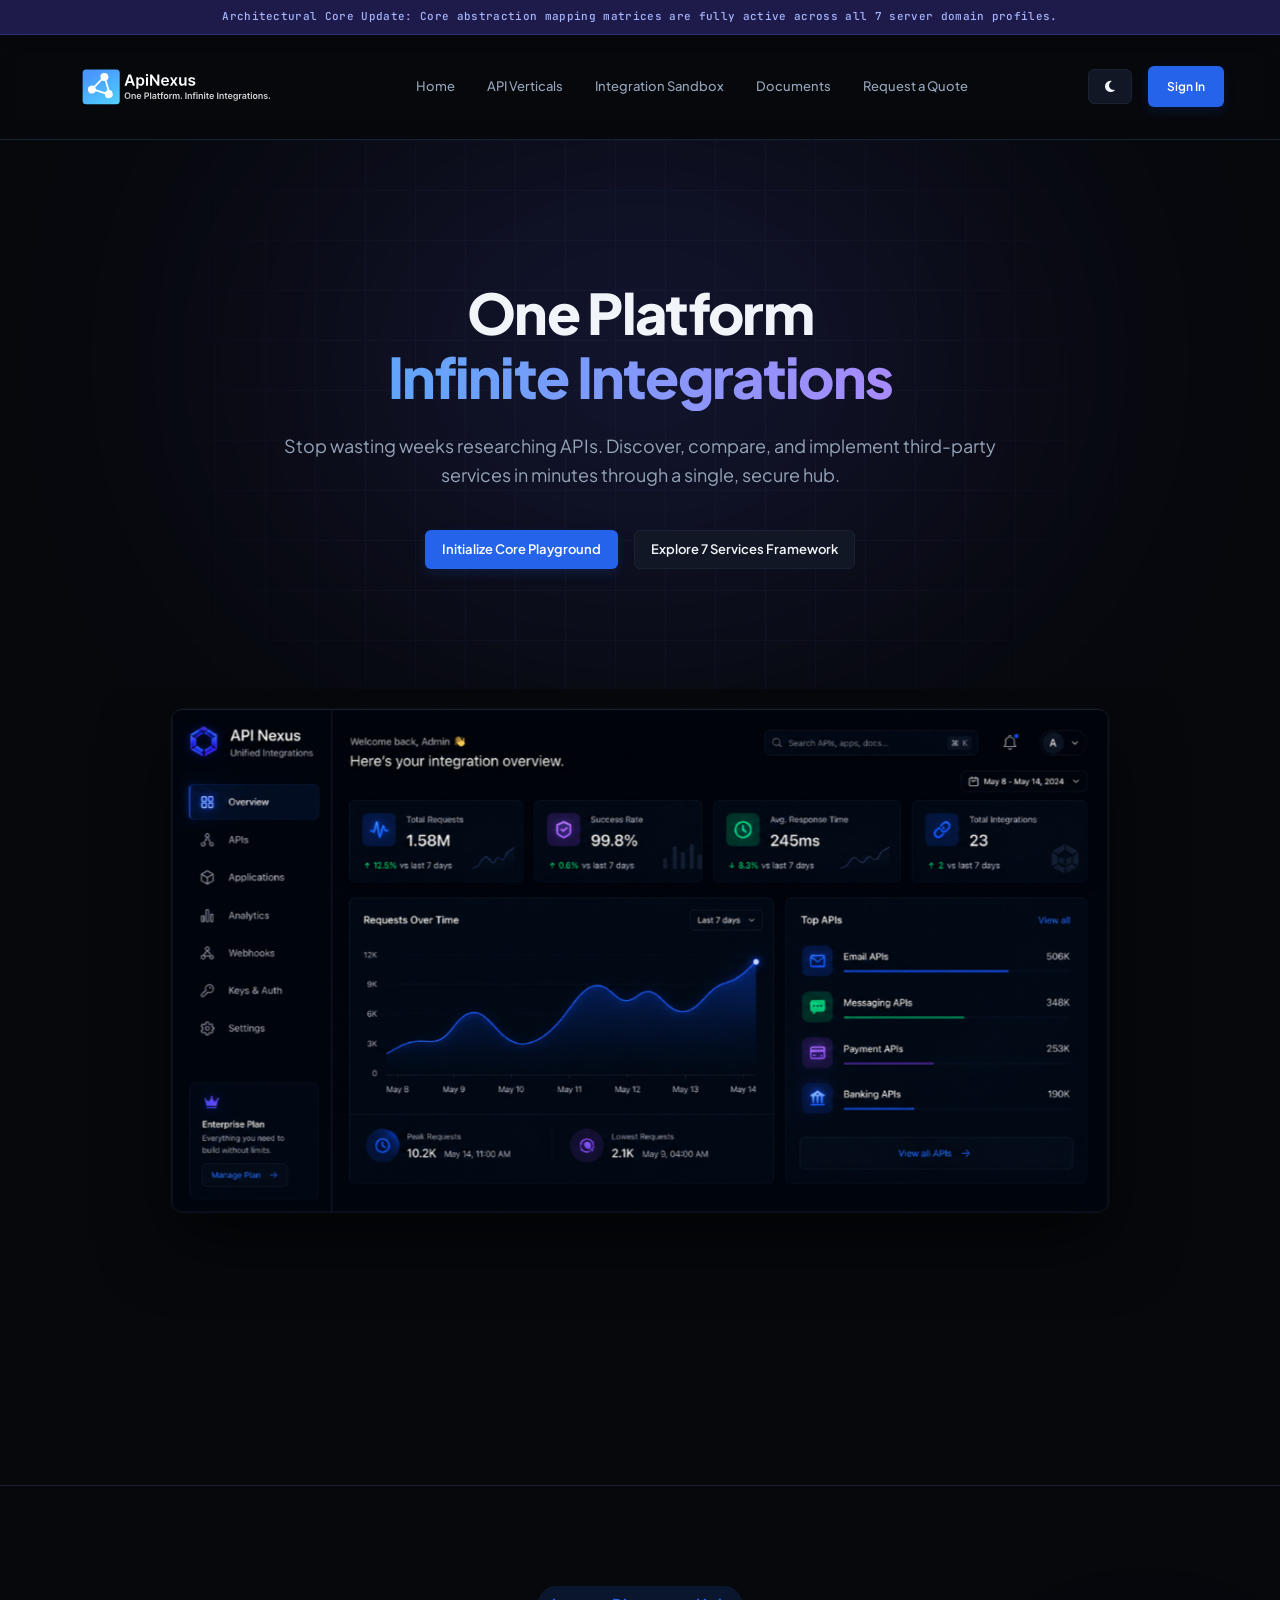
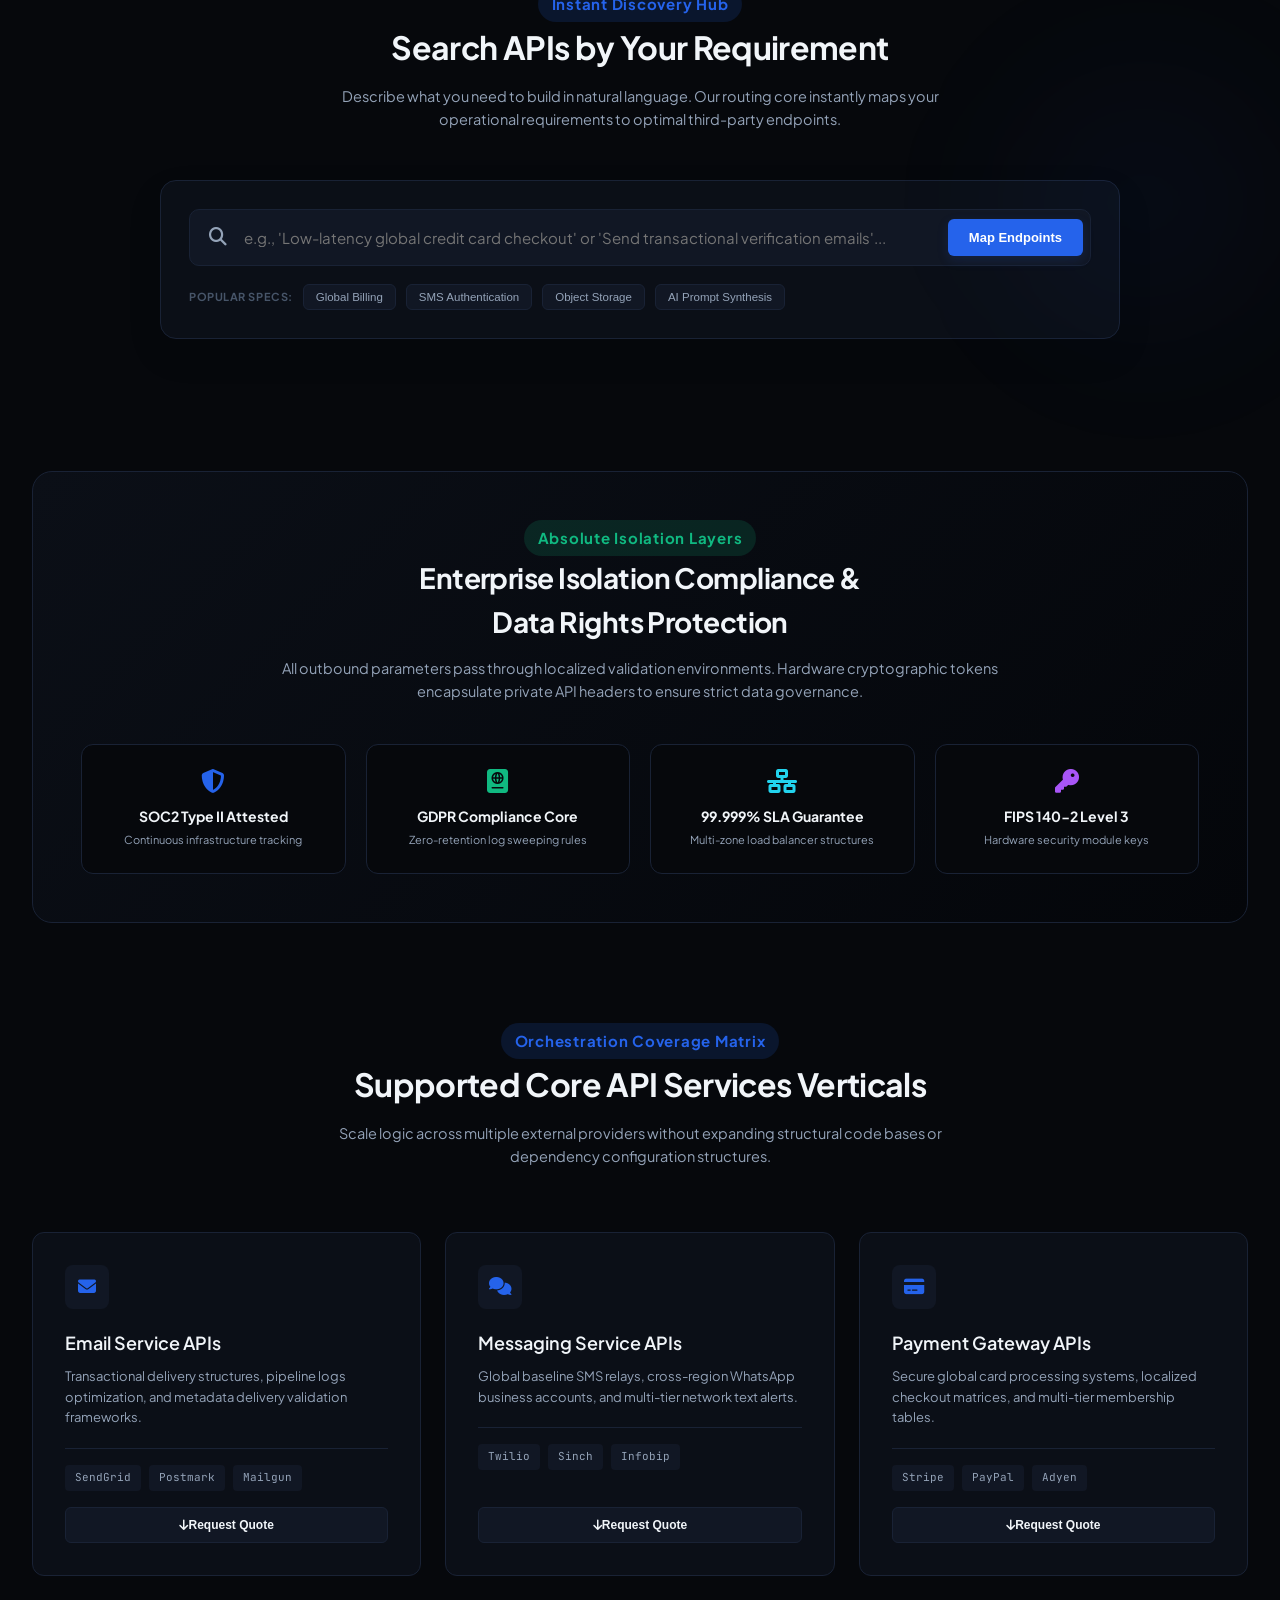
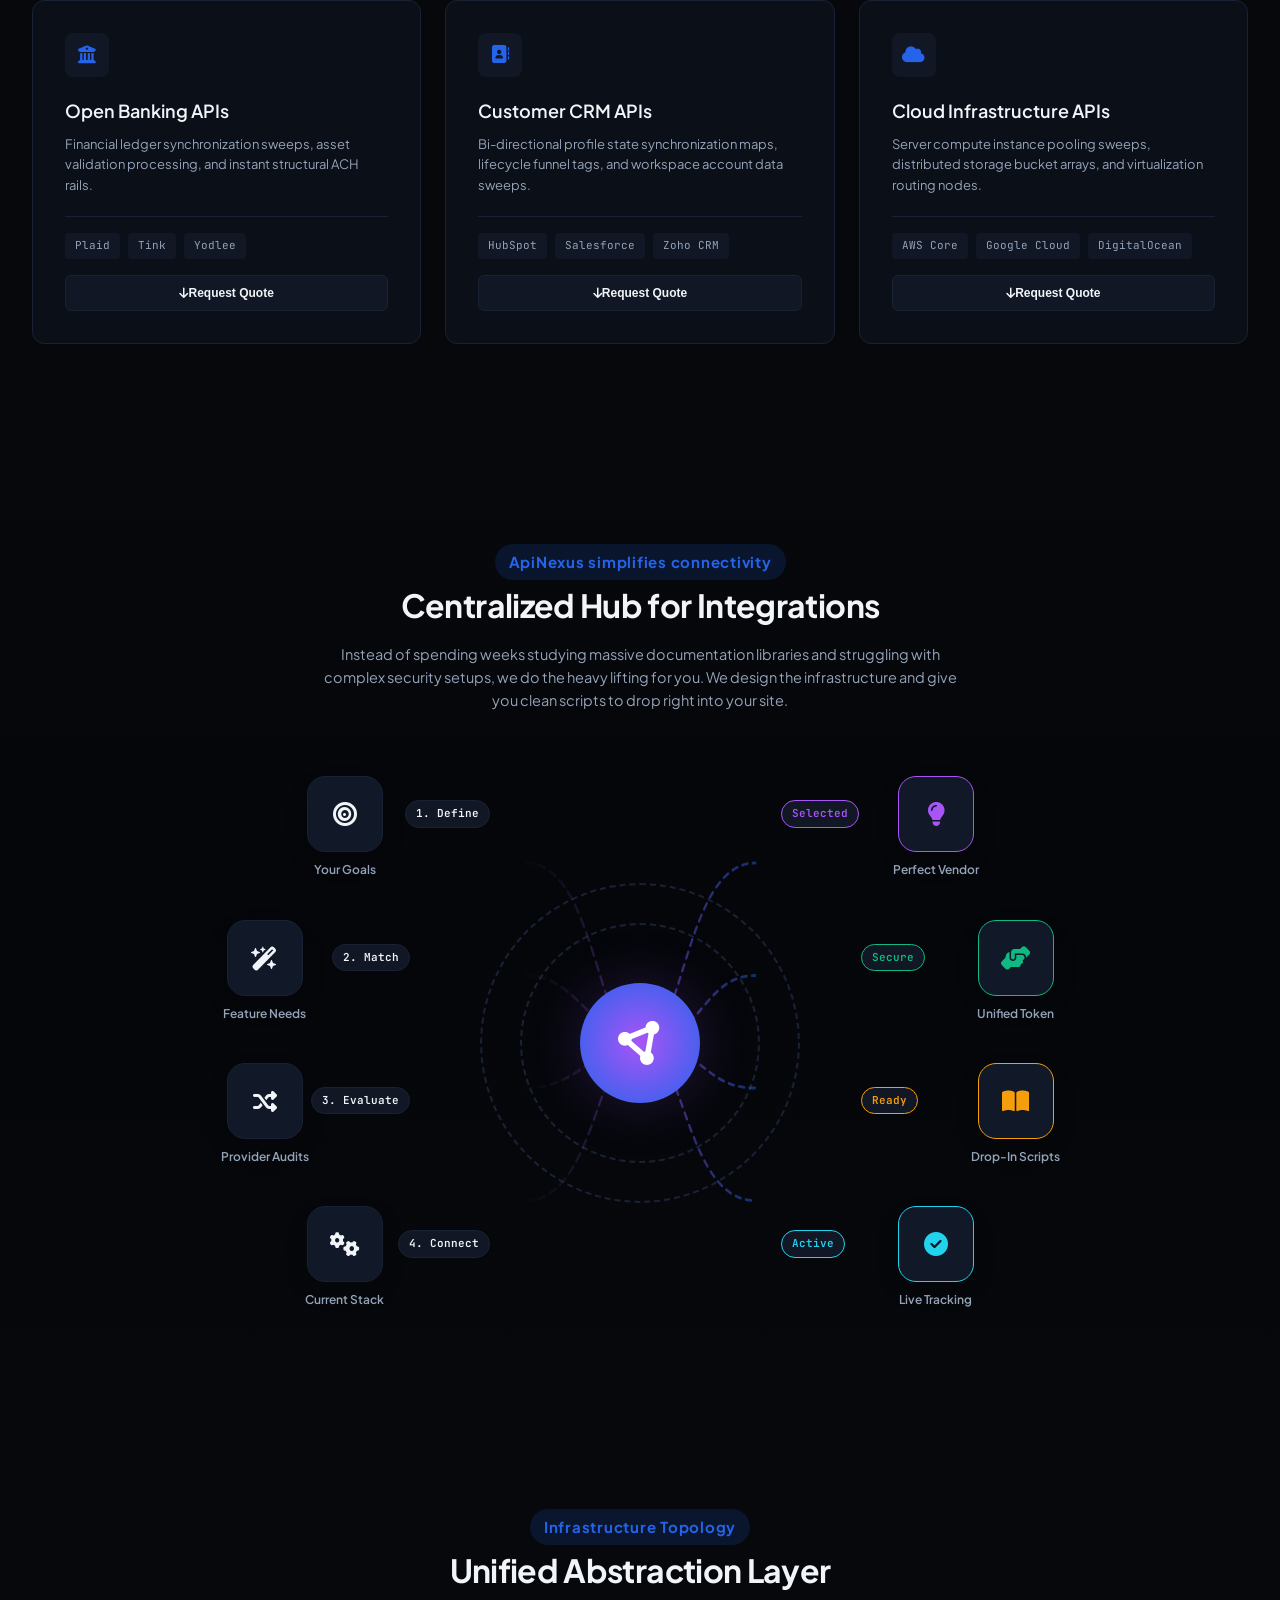
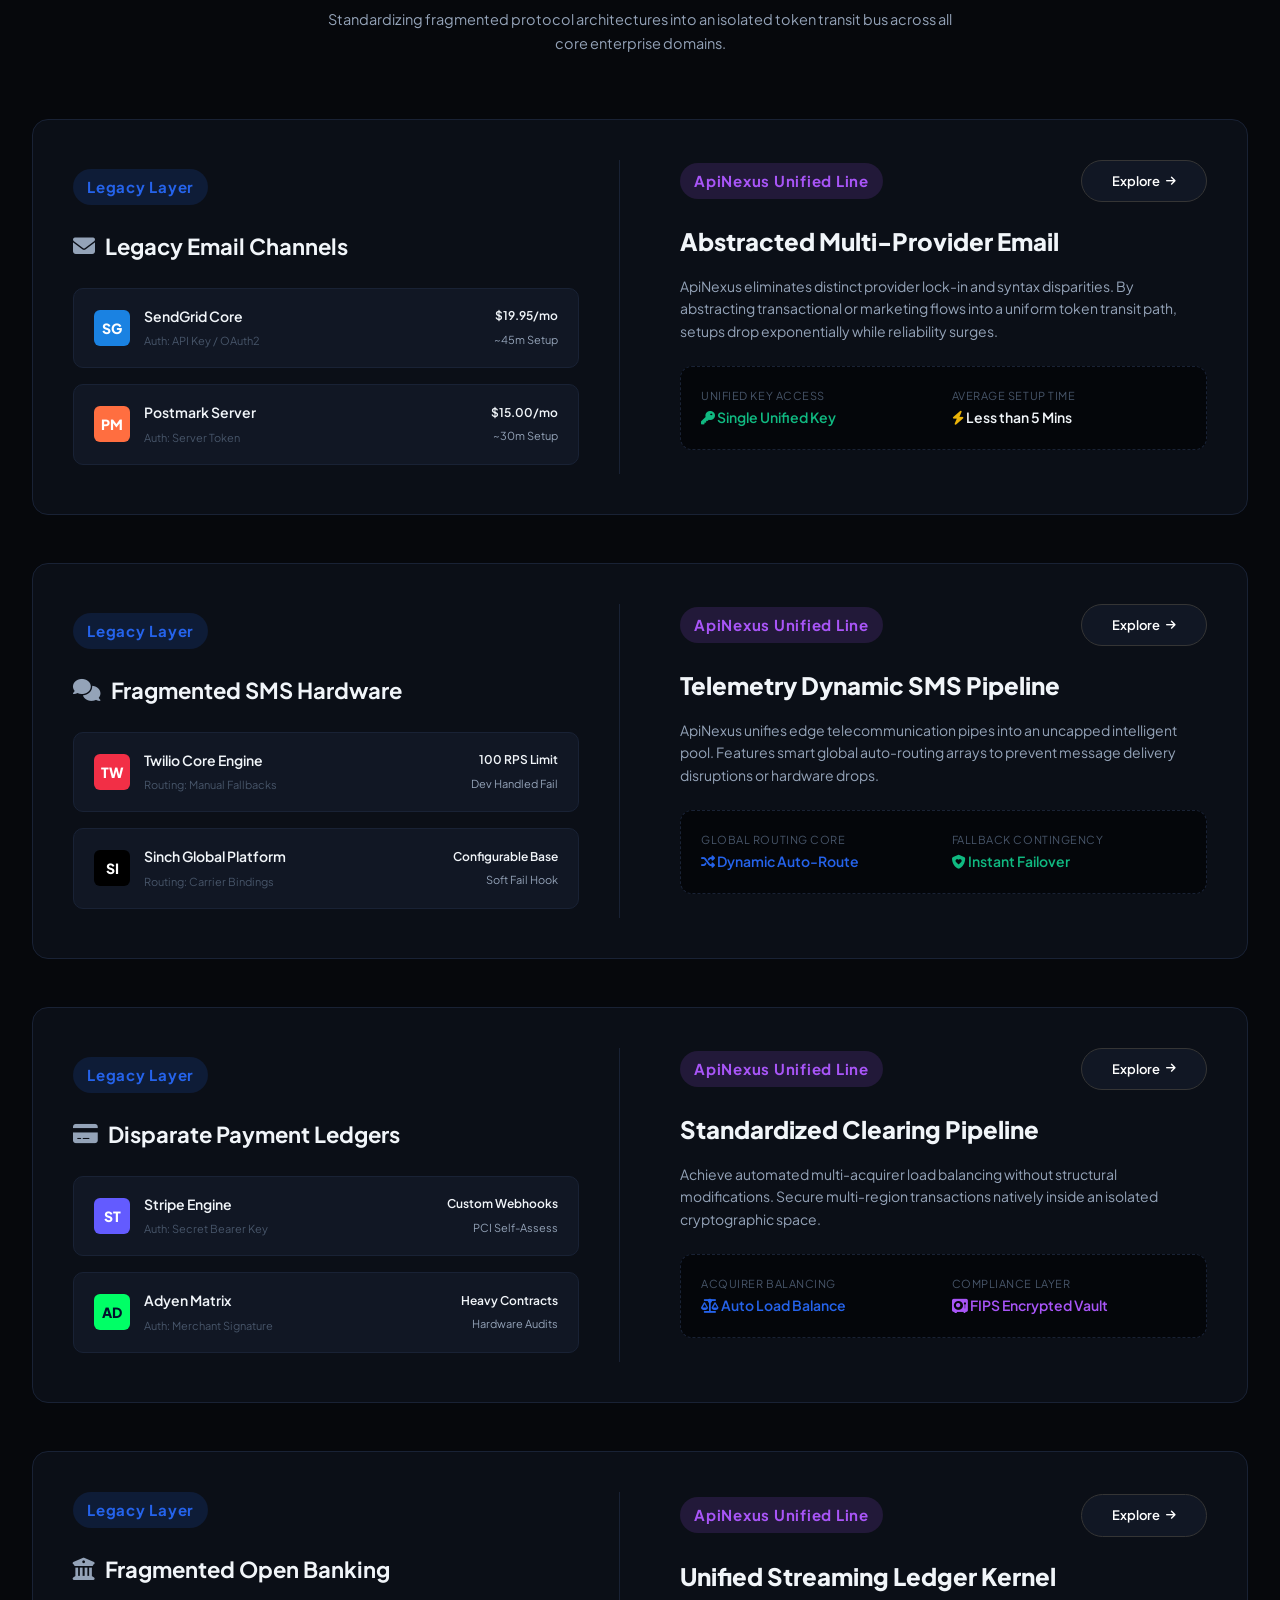
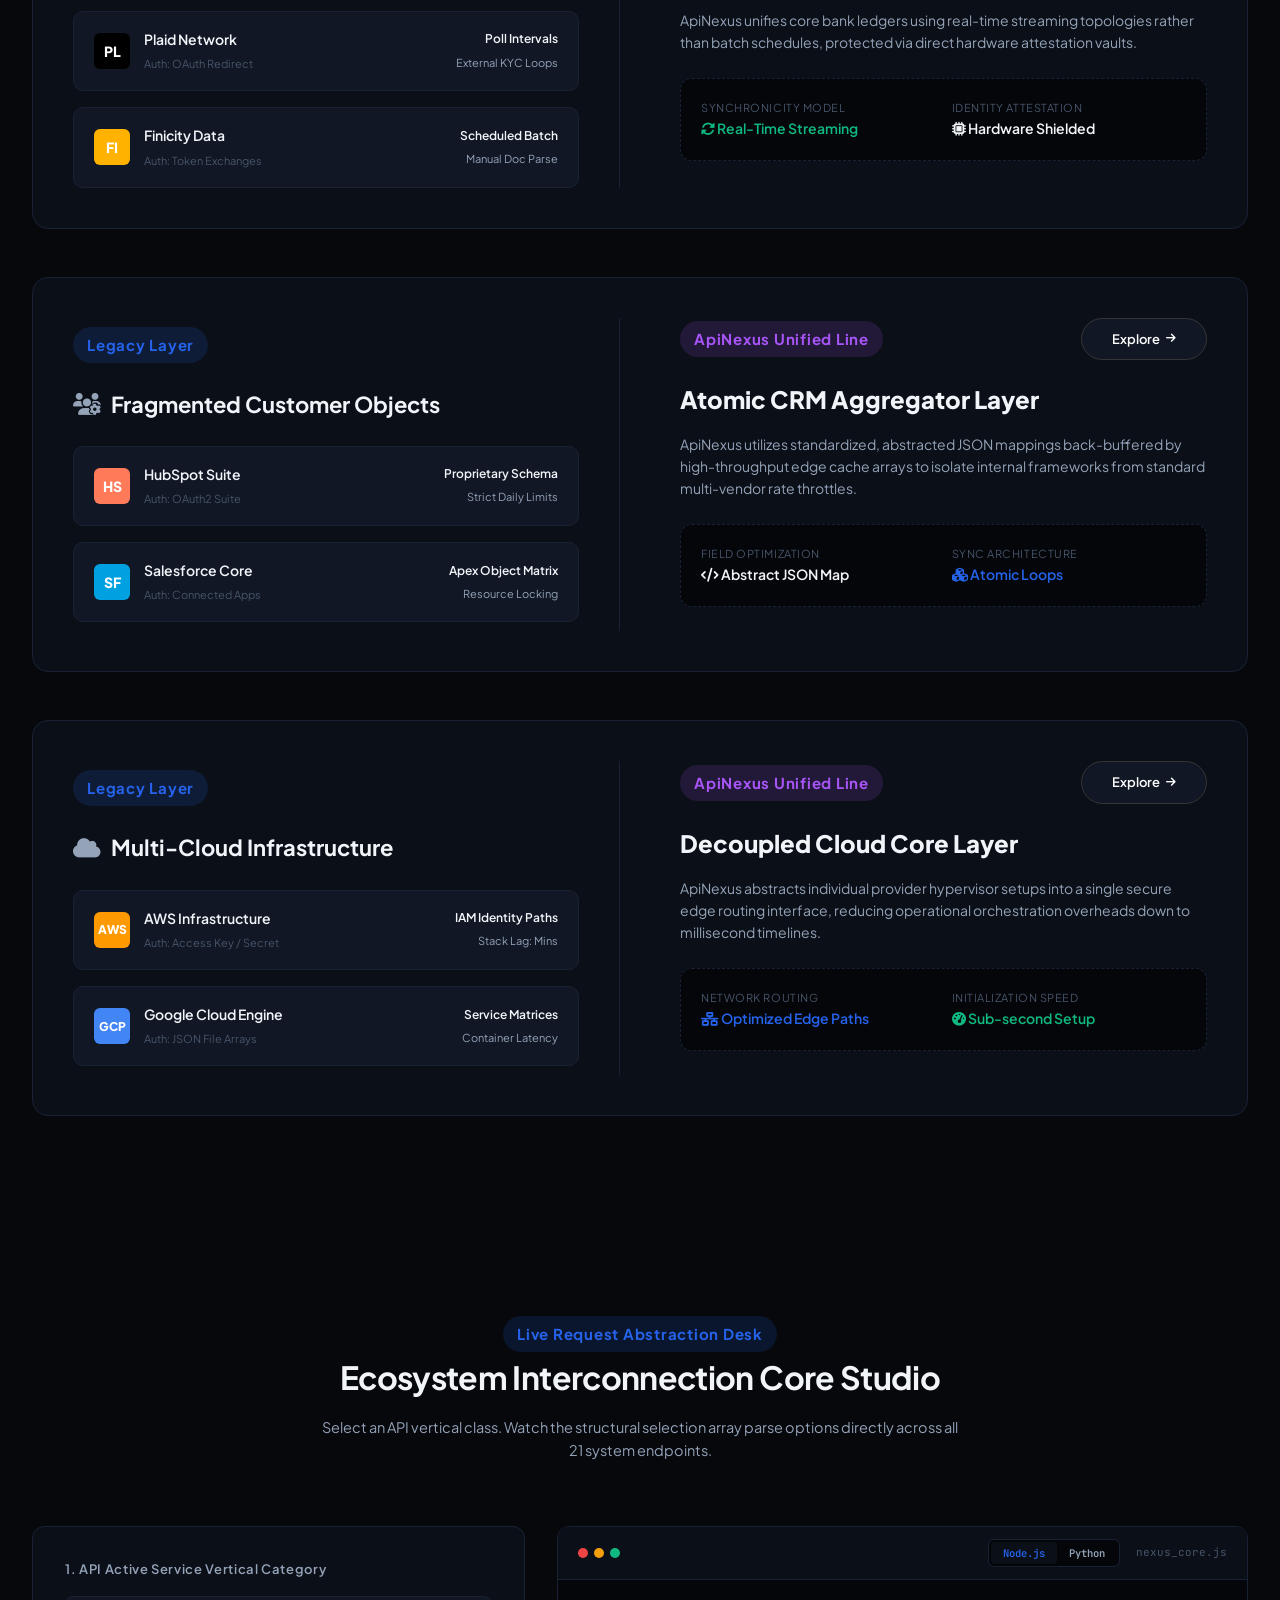
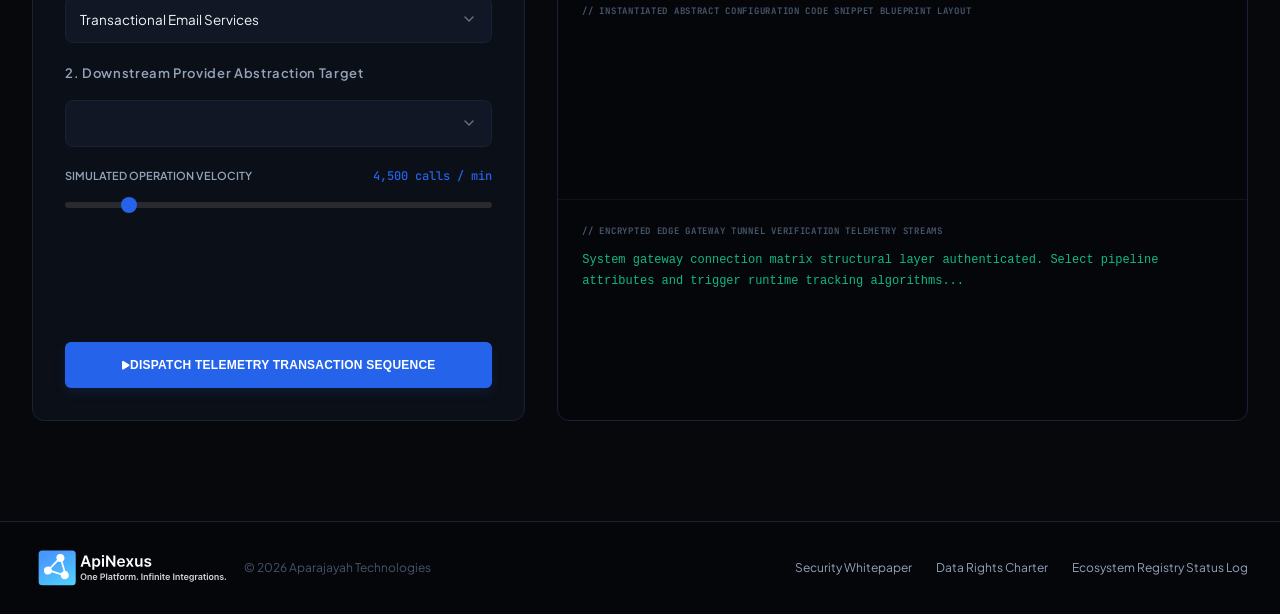
==== index.html @ 35158807 "form changes" ====
<!DOCTYPE html>
<html lang="en" data-theme="dark">

<head>
    <meta charset="UTF-8">
    <meta name="viewport" content="width=device-width, initial-scale=1.0">
    <link rel="shortcut icon" href="images/fav.png" type="image/x-icon">
    <title>ApiNexus — Custom Enterprise Integration Orchestrator</title>
    <link rel="stylesheet" href="https://cdnjs.cloudflare.com/ajax/libs/font-awesome/6.4.0/css/all.min.css">
    <link rel="preconnect" href="https://fonts.googleapis.com">
    <link rel="preconnect" href="https://fonts.gstatic.com" crossorigin>
    <link
        href="https://fonts.googleapis.com/css2?family=Plus+Jakarta+Sans:wght@400;500;600;700&family=JetBrains+Mono:wght@400;500;600&display=swap"
        rel="stylesheet">
    <link rel="stylesheet" href="assets/style.css">
</head>

<body>
    <div class="broadcast-ribbon">
        Architectural Core Update: Core abstraction mapping matrices are fully active across all 7 server domain
        profiles.
    </div>
    <header class="site-header">
        <div class="container">
            <div class="header-wrapper">
                <div class="logo-block">
                    <img src="images/logo-dark.svg" alt="logo" class="logo-main logo-dark-variant">
                    <img src="images/logo.svg" alt="logo" class="logo-main logo-light-variant">
                </div>

                <nav class="nav-links-shelf">
                    <a href="index.html" class="nav-link">Home</a>
                    <a href="#services" class="nav-link">API Verticals</a>
                    <a href="#lab" class="nav-link">Integration Sandbox</a>
                    <a href="#" class="nav-link">Documents</a>
                    <a href="#quote-desk" class="nav-link">Request a Quote</a>
                </nav>

                <div class="header-actions-deck">
                    <button id="masterThemeBtn" class="btn btn-secondary" style="padding: 10px 16px;">
                        <i id="themeIconSlot" class="fa-solid fa-moon"></i>
                        <span id="themeLabelText" style="font-size: 12px;"></span>
                    </button>
                    <a href="login.html" class="btn btn-primary" style="padding: 10px 18px; font-size: 12px;">Sign In</a>
                </div>
            </div>
        </div>
    </header>

    <section class="hero-section">
        <div class="hero-animated-grid"></div>
        <div class="hero-glow-backplate"></div>
        <div class="container">
            <h1>One Platform<br><span>Infinite Integrations</span></h1>
            <p>Stop wasting weeks researching APIs. Discover, compare, and implement third-party services in minutes
                through a single, secure hub.</p>
            <div class="hero-cta-group">
                <a href="#lab" class="btn btn-primary">Initialize Core Playground</a>
                <a href="#services" class="btn btn-secondary">Explore 7 Services Framework</a>
            </div>
        </div>
    </section>

    <section class="showcase-section">
        <div class="container">
            <div class="showcase-perspective-container">
                <div class="showcase-window-wrapper" id="parallaxDashboard">
                    <img src="images/dashboard.png" alt="ApiNexus Dashboard Telemetry Overview"
                        class="showcase-image-element">
                </div>
            </div>
        </div>
    </section>


    <section id="api-search-engine" class="section-spacer"
        style="border-top: 1px solid var(--border-color); position: relative; overflow: hidden;">
        <div
            style="position: absolute; width: 400px; height: 400px; background: radial-gradient(circle, rgba(37, 99, 235, 0.06) 0%, transparent 70%); top: 20%; right: -5%; pointer-events: none; filter: blur(60px);">
        </div>

        <div class="container">
            <div class="section-header-block text-center" style="margin-bottom: 48px;">
                <span class="badge-pill-micro">Instant Discovery Hub</span>
                <h2>Search APIs by Your Requirement</h2>
                <p>Describe what you need to build in natural language. Our routing core instantly maps your operational
                    requirements to optimal third-party endpoints.</p>
            </div>

            <div style="max-width: 960px; margin: 0 auto;">

                <div
                    style="background-color: var(--bg-surface-primary); border: 1px solid var(--border-color); border-radius: 16px; padding: 28px; box-shadow: 0 15px 35px rgba(0,0,0,0.1); margin-bottom: 32px;">
                    <div style="position: relative; display: flex; align-items: center;">
                        <i class="fa-solid fa-magnifying-glass"
                            style="position: absolute; left: 20px; color: var(--text-secondary); font-size: 18px;"></i>
                        <input type="text" id="apiRequirementSearchInput"
                            placeholder="e.g., 'Low-latency global credit card checkout' or 'Send transactional verification emails'..."
                            style="width: 100%; background-color: var(--bg-surface-secondary); border: 1px solid var(--border-color); color: var(--text-primary); border-radius: 10px; padding: 18px 20px 18px 54px; font-size: 15px; font-family: inherit; outline: none; transition: border-color 0.2s;" />
                        <button onclick="executeRequirementMappingRoute()" class="btn btn-primary"
                            style="position: absolute; right: 8px; padding: 10px 20px; font-size: 13px; border-radius: 6px;">
                            Map Endpoints
                        </button>
                    </div>

                    <div style="margin-top: 18px; display: flex; flex-wrap: wrap; align-items: center; gap: 10px;">
                        <span
                            style="font-size: 11px; font-weight: 700; text-transform: uppercase; letter-spacing: 0.05em; color: var(--text-muted);">Popular
                            Specs:</span>
                        <button class="requirement-chip"
                            onclick="fillRequirementQuerySpec('High-throughput global transactional billing checkout')">Global
                            Billing</button>
                        <button class="requirement-chip"
                            onclick="fillRequirementQuerySpec('SMS OTP identity verification and fraud prevention tracking')">SMS
                            Authentication</button>
                        <button class="requirement-chip"
                            onclick="fillRequirementQuerySpec('Scalable cloud object ledger logs warehouse storage')">Object
                            Storage</button>
                        <button class="requirement-chip"
                            onclick="fillRequirementQuerySpec('Real-time semantic search language model prompt parsing')">AI
                            Prompt Synthesis</button>
                    </div>
                </div>

                <div id="dynamicRouterDiscoveryGrid" style="display: flex; flex-direction: column; gap: 16px;">
                </div>

                <div id="routerEmptyStateFeedback"
                    style="display: none; text-align: center; padding: 48px 24px; border: 1px dashed var(--border-color); border-radius: 12px; background-color: rgba(6,8,12,0.15);">
                    <i class="fa-solid fa-bezier-curve"
                        style="font-size: 32px; color: var(--text-muted); margin-bottom: 16px;"></i>
                    <h4 style="font-size: 16px; font-weight: 600;">No perfect abstraction matrix match found</h4>
                    <p
                        style="font-size: 13px; color: var(--text-secondary); max-width: 420px; margin: 4px auto 0 auto;">
                        Try restructuring your custom operational requirements string or check an alternate architecture
                        horizontal tab panel.</p>
                </div>
            </div>
        </div>
    </section>


    <section id="sovereignty" class="container">
        <div class="compliance-backplate-box">
            <div class="text-center" style="max-width: 720px; margin: 0 auto;">
                <span class="badge-pill-micro"
                    style="color: var(--accent-success); background-color: rgba(16,185,129,0.15)">Absolute Isolation
                    Layers</span>
                <h3 style="font-size: 28px; font-weight: 700; margin-bottom: 12px; letter-spacing: -0.02em;">Enterprise
                    Isolation Compliance & <br> Data Rights Protection</h3>
                <p style="color: var(--text-secondary); font-size: 14.5px;">All outbound parameters pass through
                    localized validation environments. Hardware cryptographic tokens encapsulate private API headers to
                    ensure strict data governance.</p>
            </div>

            <div class="badges-isometric-grid">
                <div class="badge-trust-card">
                    <i class="fa-solid fa-shield-halved"></i>
                    <h4>SOC2 Type II Attested</h4>
                    <p>Continuous infrastructure tracking</p>
                </div>
                <div class="badge-trust-card">
                    <i class="fa-solid fa-passport" style="color: var(--accent-success);"></i>
                    <h4>GDPR Compliance Core</h4>
                    <p>Zero-retention log sweeping rules</p>
                </div>
                <div class="badge-trust-card">
                    <i class="fa-solid fa-network-wired" style="color: #22d3ee;"></i>
                    <h4>99.999% SLA Guarantee</h4>
                    <p>Multi-zone load balancer structures</p>
                </div>
                <div class="badge-trust-card">
                    <i class="fa-solid fa-key" style="color: var(--accent-purple);"></i>
                    <h4>FIPS 140-2 Level 3</h4>
                    <p>Hardware security module keys</p>
                </div>
            </div>
        </div>
    </section>

    <!-- ==========================================================================
       MODIFIED API SERVICES WITH REQUEST QUOTE ACTIONS
       ========================================================================== */ -->
    <section id="services" class="container section-spacer">
        <div class="section-header-block text-center">
            <span class="badge-pill-micro">Orchestration Coverage Matrix</span>
            <h2>Supported Core API Services Verticals</h2>
            <p>Scale logic across multiple external providers without expanding structural code bases or dependency
                configuration structures.</p>
        </div>

        <div class="services-grid-matrix">
            <div class="service-vector-card">
                <div>
                    <div class="service-icon-frame"><i class="fa-solid fa-envelope"></i></div>
                    <h3>Email Service APIs</h3>
                    <p>Transactional delivery structures, pipeline logs optimization, and metadata delivery validation
                        frameworks.</p>
                    <div class="provider-tags-shelf">
                        <span class="provider-micro-tag">SendGrid</span><span
                            class="provider-micro-tag">Postmark</span><span class="provider-micro-tag">Mailgun</span>
                    </div>
                </div>
                <button onclick="navigateToQuoteForm('email')" class="btn btn-secondary"
                    style="width:100%; font-size:12px; padding:10px;"><i class="fa-solid fa-arrow-down"></i> Request
                    Quote</button>
            </div>
            <div class="service-vector-card">
                <div>
                    <div class="service-icon-frame"><i class="fa-solid fa-comments"></i></div>
                    <h3>Messaging Service APIs</h3>
                    <p>Global baseline SMS relays, cross-region WhatsApp business accounts, and multi-tier network text
                        alerts.</p>
                    <div class="provider-tags-shelf">
                        <span class="provider-micro-tag">Twilio</span><span class="provider-micro-tag">Sinch</span><span
                            class="provider-micro-tag">Infobip</span>
                    </div>
                </div>
                <button onclick="navigateToQuoteForm('messaging')" class="btn btn-secondary"
                    style="width:100%; font-size:12px; padding:10px;"><i class="fa-solid fa-arrow-down"></i> Request
                    Quote</button>
            </div>
            <div class="service-vector-card">
                <div>
                    <div class="service-icon-frame"><i class="fa-solid fa-credit-card"></i></div>
                    <h3>Payment Gateway APIs</h3>
                    <p>Secure global card processing systems, localized checkout matrices, and multi-tier membership
                        tables.</p>
                    <div class="provider-tags-shelf">
                        <span class="provider-micro-tag">Stripe</span><span
                            class="provider-micro-tag">PayPal</span><span class="provider-micro-tag">Adyen</span>
                    </div>
                </div>
                <button onclick="navigateToQuoteForm('payments')" class="btn btn-secondary"
                    style="width:100%; font-size:12px; padding:10px;"><i class="fa-solid fa-arrow-down"></i> Request
                    Quote</button>
            </div>
            <div class="service-vector-card">
                <div>
                    <div class="service-icon-frame"><i class="fa-solid fa-building-columns"></i></div>
                    <h3>Open Banking APIs</h3>
                    <p>Financial ledger synchronization sweeps, asset validation processing, and instant structural ACH
                        rails.</p>
                    <div class="provider-tags-shelf">
                        <span class="provider-micro-tag">Plaid</span><span class="provider-micro-tag">Tink</span><span
                            class="provider-micro-tag">Yodlee</span>
                    </div>
                </div>
                <button onclick="navigateToQuoteForm('banking')" class="btn btn-secondary"
                    style="width:100%; font-size:12px; padding:10px;"><i class="fa-solid fa-arrow-down"></i> Request
                    Quote</button>
            </div>
            <div class="service-vector-card">
                <div>
                    <div class="service-icon-frame"><i class="fa-solid fa-address-book"></i></div>
                    <h3>Customer CRM APIs</h3>
                    <p>Bi-directional profile state synchronization maps, lifecycle funnel tags, and workspace account
                        data sweeps.</p>
                    <div class="provider-tags-shelf">
                        <span class="provider-micro-tag">HubSpot</span><span
                            class="provider-micro-tag">Salesforce</span><span class="provider-micro-tag">Zoho CRM</span>
                    </div>
                </div>
                <button onclick="navigateToQuoteForm('crm')" class="btn btn-secondary"
                    style="width:100%; font-size:12px; padding:10px;"><i class="fa-solid fa-arrow-down"></i> Request
                    Quote</button>
            </div>
            <div class="service-vector-card">
                <div>
                    <div class="service-icon-frame"><i class="fa-solid fa-cloud"></i></div>
                    <h3>Cloud Infrastructure APIs</h3>
                    <p>Server compute instance pooling sweeps, distributed storage bucket arrays, and virtualization
                        routing nodes.</p>
                    <div class="provider-tags-shelf">
                        <span class="provider-micro-tag">AWS Core</span><span class="provider-micro-tag">Google
                            Cloud</span><span class="provider-micro-tag">DigitalOcean</span>
                    </div>
                </div>
                <button onclick="navigateToQuoteForm('cloud')" class="btn btn-secondary"
                    style="width:100%; font-size:12px; padding:10px;"><i class="fa-solid fa-arrow-down"></i> Request
                    Quote</button>
            </div>
        </div>
    </section>


    <!--==========================================================================
THE PARADIGM SHIFT: INTERACTIVE VALUE MATRIX (2026 TREND DESIGN)
=========================================================================-->

    <section id="flow" class="flow-section section-spacer">
        <div class="container">
            <div class="section-header-block text-center">
                <span class="badge-pill-micro">ApiNexus simplifies connectivity</span>
                <h2>Centralized Hub for Integrations</h2>
                <p>Instead of spending weeks studying massive documentation libraries and struggling with complex
                    security setups, we do the heavy lifting for you. We design the infrastructure and give you clean
                    scripts to drop right into your site.</p>
            </div>

            <div class="flow-diagram-container">
                <div class="flow-column inputs">
                    <div class="flow-node-item">
                        <div class="flow-node-box"><i class="fa-solid fa-bullseye"></i></div>
                        <span>Your Goals</span>
                        <div class="flow-metric-tag">1. Define</div>
                    </div>
                    <div class="flow-node-item" style="right: 80px">
                        <div class="flow-node-box"><i class="fa-solid fa-wand-magic-sparkles"></i></div>
                        <span>Feature Needs</span>
                        <div class="flow-metric-tag">2. Match</div>
                    </div>
                    <div class="flow-node-item" style="right: 80px">
                        <div class="flow-node-box"><i class="fa-solid fa-shuffle"></i></div>
                        <span>Provider Audits</span>
                        <div class="flow-metric-tag">3. Evaluate</div>
                    </div>
                    <div class="flow-node-item">
                        <div class="flow-node-box"><i class="fa-solid fa-gears"></i></div>
                        <span>Current Stack</span>
                        <div class="flow-metric-tag">4. Connect</div>
                    </div>
                </div>

                <div class="flow-center-hub">
                    <div class="hub-ring outer"></div>
                    <div class="hub-ring mid"></div>
                    <div class="hub-core-sphere">
                        <i class="fa-solid fa-circle-nodes"></i>
                    </div>

                    <svg class="flow-connections-svg" viewBox="0 0 500 400" preserveAspectRatio="none">
                        <defs>
                            <linearGradient id="incomingGrad" x1="0%" y1="0%" x2="100%" y2="0%">
                                <stop offset="0%" stop-color="var(--border-color)" stop-opacity="0.2" />
                                <stop offset="100%" stop-color="var(--accent-purple)" />
                            </linearGradient>
                            <linearGradient id="outgoingGrad" x1="0%" y1="0%" x2="100%" y2="0%">
                                <stop offset="0%" stop-color="var(--accent-purple)" />
                                <stop offset="100%" stop-color="var(--brand-primary)" />
                            </linearGradient>
                        </defs>
                        <path class="flow-line incoming" d="M 120 40 C 200 40, 200 200, 250 200" />
                        <path class="flow-line incoming" d="M 120 140 C 180 140, 200 200, 250 200" />
                        <path class="flow-line incoming" d="M 120 240 C 180 240, 200 200, 250 200" />
                        <path class="flow-line incoming" d="M 120 340 C 200 340, 200 200, 250 200" />
                        <path class="flow-line outgoing" d="M 250 200 C 300 200, 300 40, 380 40" />
                        <path class="flow-line outgoing" d="M 250 200 C 320 200, 320 140, 380 140" />
                        <path class="flow-line outgoing" d="M 250 200 C 320 200, 320 240, 380 240" />
                        <path class="flow-line outgoing" d="M 250 200 C 300 200, 300 340, 380 340" />
                    </svg>
                </div>

                <div class="flow-column outputs">
                    <div class="flow-node-item">
                        <div class="flow-node-box"
                            style="border-color: var(--accent-purple); color: var(--accent-purple);"><i
                                class="fa-solid fa-lightbulb"></i></div>
                        <span>Perfect Vendor</span>
                        <div class="flow-metric-tag"
                            style="border-color: var(--accent-purple); color: var(--accent-purple);">Selected</div>
                    </div>
                    <div class="flow-node-item" style="left: 80px">
                        <div class="flow-node-box"
                            style="border-color: var(--accent-success); color: var(--accent-success);"><i
                                class="fa-solid fa-handshake-angle"></i></div>
                        <span>Unified Token</span>
                        <div class="flow-metric-tag"
                            style="border-color: var(--accent-success); color: var(--accent-success);">Secure</div>
                    </div>
                    <div class="flow-node-item" style="left: 80px">
                        <div class="flow-node-box" style="border-color: #f59e0b; color: #f59e0b;"><i
                                class="fa-solid fa-book-open"></i></div>
                        <span>Drop-In Scripts</span>
                        <div class="flow-metric-tag" style="border-color: #f59e0b; color: #f59e0b;">Ready</div>
                    </div>
                    <div class="flow-node-item">
                        <div class="flow-node-box" style="border-color: #22d3ee; color: #22d3ee;"><i
                                class="fa-solid fa-circle-check"></i></div>
                        <span>Live Tracking</span>
                        <div class="flow-metric-tag" style="border-color: #22d3ee; color: #22d3ee;">Active</div>
                    </div>
                </div>
            </div>
        </div>
    </section>



<!-- Cross-Vertical Abstraction Matrix Area -->
<section class="section-spacer vertical-matrix-section">
    <div class="container">
        <div class="section-header-block text-center">
            <span class="badge-pill-micro">Infrastructure Topology</span>
            <h2>Unified Abstraction Layer</h2>
            <p>Standardizing fragmented protocol architectures into an isolated token transit bus across all core enterprise domains.</p>
        </div>

        <div class="matrix-grid-container">
            
            <!-- 1. Email Vertical Row -->
            <div class="matrix-row-card">
                <!-- Left Column: Legacy Layer -->
                <div class="matrix-col-legacy">
                    <span class="badge-pill-micro legacy-badge">Legacy Layer</span>
                    <h3 class="matrix-column-title">
                        <i class="fa-solid fa-envelope"></i> Legacy Email Channels
                    </h3>
                    
                    <div class="legacy-stack">
                        <!-- SendGrid -->
                        <div class="legacy-provider-card">
                            <div class="provider-info-group">
                                <div class="provider-logo-avatar bg-sendgrid">SG</div>
                                <div>
                                    <h4>SendGrid Core</h4>
                                    <span class="meta-subtext">Auth: API Key / OAuth2</span>
                                </div>
                            </div>
                            <div class="provider-metrics">
                                <span class="metric-primary">$19.95/mo</span>
                                <span class="metric-secondary">~45m Setup</span>
                            </div>
                        </div>
                        
                        <!-- Postmark -->
                        <div class="legacy-provider-card">
                            <div class="provider-info-group">
                                <div class="provider-logo-avatar bg-postmark">PM</div>
                                <div>
                                    <h4>Postmark Server</h4>
                                    <span class="meta-subtext">Auth: Server Token</span>
                                </div>
                            </div>
                            <div class="provider-metrics">
                                <span class="metric-primary">$15.00/mo</span>
                                <span class="metric-secondary">~30m Setup</span>
                            </div>
                        </div>
                    </div>
                </div>
                
                <!-- Right Column: ApiNexus Unified Engine -->
                <div class="matrix-col-unified">
                    <!-- Inline Header: Badge Left, CTA Right -->
                    <div class="unified-card-header">
                        <span class="badge-pill-micro unified-badge">ApiNexus Unified Line</span>
                        <a href="details-email.html" class="btn-matrix-explore">Explore <i class="fa-solid fa-arrow-right"></i></a>
                    </div>

                    <h3 class="unified-title">Abstracted Multi-Provider Email</h3>
                    <p class="unified-description">
                        ApiNexus eliminates distinct provider lock-in and syntax disparities. By abstracting transactional or marketing flows into a uniform token transit path, setups drop exponentially while reliability surges.
                    </p>
                    
                    <div class="unified-stats-grid">
                        <div class="stat-box">
                            <span class="stat-label">Unified Key Access</span>
                            <span class="stat-value text-success"><i class="fa-solid fa-key"></i> Single Unified Key</span>
                        </div>
                        <div class="stat-box">
                            <span class="stat-label">Average Setup Time</span>
                            <span class="stat-value"><i class="fa-solid fa-bolt text-warning"></i> Less than 5 Mins</span>
                        </div>
                    </div>
                </div>
            </div>

            <!-- 2. Messaging/SMS Vertical Row -->
            <div class="matrix-row-card">
                <div class="matrix-col-legacy">
                    <span class="badge-pill-micro legacy-badge">Legacy Layer</span>
                    <h3 class="matrix-column-title">
                        <i class="fa-solid fa-comments"></i> Fragmented SMS Hardware
                    </h3>
                    <div class="legacy-stack">
                        <div class="legacy-provider-card">
                            <div class="provider-info-group">
                                <div class="provider-logo-avatar bg-twilio">TW</div>
                                <div>
                                    <h4>Twilio Core Engine</h4>
                                    <span class="meta-subtext">Routing: Manual Fallbacks</span>
                                </div>
                            </div>
                            <div class="provider-metrics">
                                <span class="metric-primary">100 RPS Limit</span>
                                <span class="metric-secondary">Dev Handled Fail</span>
                            </div>
                        </div>
                        <div class="legacy-provider-card">
                            <div class="provider-info-group">
                                <div class="provider-logo-avatar bg-sinch">SI</div>
                                <div>
                                    <h4>Sinch Global Platform</h4>
                                    <span class="meta-subtext">Routing: Carrier Bindings</span>
                                </div>
                            </div>
                            <div class="provider-metrics">
                                <span class="metric-primary">Configurable Base</span>
                                <span class="metric-secondary">Soft Fail Hook</span>
                            </div>
                        </div>
                    </div>
                </div>
                <div class="matrix-col-unified">
                    <div class="unified-card-header">
                        <span class="badge-pill-micro unified-badge">ApiNexus Unified Line</span>
                        <a href="details-messaging.html" class="btn-matrix-explore">Explore <i class="fa-solid fa-arrow-right"></i></a>
                    </div>

                    <h3 class="unified-title">Telemetry Dynamic SMS Pipeline</h3>
                    <p class="unified-description">
                        ApiNexus unifies edge telecommunication pipes into an uncapped intelligent pool. Features smart global auto-routing arrays to prevent message delivery disruptions or hardware drops.
                    </p>
                    <div class="unified-stats-grid">
                        <div class="stat-box">
                            <span class="stat-label">Global Routing Core</span>
                            <span class="stat-value text-brand"><i class="fa-solid fa-shuffle"></i> Dynamic Auto-Route</span>
                        </div>
                        <div class="stat-box">
                            <span class="stat-label">Fallback Contingency</span>
                            <span class="stat-value text-success"><i class="fa-solid fa-shield-heart"></i> Instant Failover</span>
                        </div>
                    </div>
                </div>
            </div>

            <!-- 3. Payment Vertical Row -->
            <div class="matrix-row-card">
                <div class="matrix-col-legacy">
                    <span class="badge-pill-micro legacy-badge">Legacy Layer</span>
                    <h3 class="matrix-column-title">
                        <i class="fa-solid fa-credit-card"></i> Disparate Payment Ledgers
                    </h3>
                    <div class="legacy-stack">
                        <div class="legacy-provider-card">
                            <div class="provider-info-group">
                                <div class="provider-logo-avatar bg-stripe">ST</div>
                                <div>
                                    <h4>Stripe Engine</h4>
                                    <span class="meta-subtext">Auth: Secret Bearer Key</span>
                                </div>
                            </div>
                            <div class="provider-metrics">
                                <span class="metric-primary">Custom Webhooks</span>
                                <span class="metric-secondary">PCI Self-Assess</span>
                            </div>
                        </div>
                        <div class="legacy-provider-card">
                            <div class="provider-info-group">
                                <div class="provider-logo-avatar bg-adyen">AD</div>
                                <div>
                                    <h4>Adyen Matrix</h4>
                                    <span class="meta-subtext">Auth: Merchant Signature</span>
                                </div>
                            </div>
                            <div class="provider-metrics">
                                <span class="metric-primary">Heavy Contracts</span>
                                <span class="metric-secondary">Hardware Audits</span>
                            </div>
                        </div>
                    </div>
                </div>
                <div class="matrix-col-unified">
                    <div class="unified-card-header">
                        <span class="badge-pill-micro unified-badge">ApiNexus Unified Line</span>
                        <a href="details-payment.html" class="btn-matrix-explore">Explore <i class="fa-solid fa-arrow-right"></i></a>
                    </div>

                    <h3 class="unified-title">Standardized Clearing Pipeline</h3>
                    <p class="unified-description">
                        Achieve automated multi-acquirer load balancing without structural modifications. Secure multi-region transactions natively inside an isolated cryptographic space.
                    </p>
                    <div class="unified-stats-grid">
                        <div class="stat-box">
                            <span class="stat-label">Acquirer Balancing</span>
                            <span class="stat-value text-brand"><i class="fa-solid fa-scale-balanced"></i> Auto Load Balance</span>
                        </div>
                        <div class="stat-box">
                            <span class="stat-label">Compliance Layer</span>
                            <span class="stat-value text-purple"><i class="fa-solid fa-vault"></i> FIPS Encrypted Vault</span>
                        </div>
                    </div>
                </div>
            </div>

            <!-- 4. Banking Kernels Row -->
            <div class="matrix-row-card">
                <div class="matrix-col-legacy">
                    <span class="badge-pill-micro legacy-badge">Legacy Layer</span>
                    <h3 class="matrix-column-title">
                        <i class="fa-solid fa-building-columns"></i> Fragmented Open Banking
                    </h3>
                    <div class="legacy-stack">
                        <div class="legacy-provider-card">
                            <div class="provider-info-group">
                                <div class="provider-logo-avatar bg-plaid">PL</div>
                                <div>
                                    <h4>Plaid Network</h4>
                                    <span class="meta-subtext">Auth: OAuth Redirect</span>
                                </div>
                            </div>
                            <div class="provider-metrics">
                                <span class="metric-primary">Poll Intervals</span>
                                <span class="metric-secondary">External KYC Loops</span>
                            </div>
                        </div>
                        <div class="legacy-provider-card">
                            <div class="provider-info-group">
                                <div class="provider-logo-avatar bg-finicity">FI</div>
                                <div>
                                    <h4>Finicity Data</h4>
                                    <span class="meta-subtext">Auth: Token Exchanges</span>
                                </div>
                            </div>
                            <div class="provider-metrics">
                                <span class="metric-primary">Scheduled Batch</span>
                                <span class="metric-secondary">Manual Doc Parse</span>
                            </div>
                        </div>
                    </div>
                </div>
                <div class="matrix-col-unified">
                    <div class="unified-card-header">
                        <span class="badge-pill-micro unified-badge">ApiNexus Unified Line</span>
                        <a href="details-banking.html" class="btn-matrix-explore">Explore <i class="fa-solid fa-arrow-right"></i></a>
                    </div>

                    <h3 class="unified-title">Unified Streaming Ledger Kernel</h3>
                    <p class="unified-description">
                        ApiNexus unifies core bank ledgers using real-time streaming topologies rather than batch schedules, protected via direct hardware attestation vaults.
                    </p>
                    <div class="unified-stats-grid">
                        <div class="stat-box">
                            <span class="stat-label">Synchronicity Model</span>
                            <span class="stat-value text-success"><i class="fa-solid fa-rotate"></i> Real-Time Streaming</span>
                        </div>
                        <div class="stat-box">
                            <span class="stat-label">Identity Attestation</span>
                            <span class="stat-value"><i class="fa-solid fa-microchip"></i> Hardware Shielded</span>
                        </div>
                    </div>
                </div>
            </div>

            <!-- 5. CRM Data Sync Row -->
            <div class="matrix-row-card">
                <div class="matrix-col-legacy">
                    <span class="badge-pill-micro legacy-badge">Legacy Layer</span>
                    <h3 class="matrix-column-title">
                        <i class="fa-solid fa-users-gear"></i> Fragmented Customer Objects
                    </h3>
                    <div class="legacy-stack">
                        <div class="legacy-provider-card">
                            <div class="provider-info-group">
                                <div class="provider-logo-avatar bg-hubspot">HS</div>
                                <div>
                                    <h4>HubSpot Suite</h4>
                                    <span class="meta-subtext">Auth: OAuth2 Suite</span>
                                </div>
                            </div>
                            <div class="provider-metrics">
                                <span class="metric-primary">Proprietary Schema</span>
                                <span class="metric-secondary">Strict Daily Limits</span>
                            </div>
                        </div>
                        <div class="legacy-provider-card">
                            <div class="provider-info-group">
                                <div class="provider-logo-avatar bg-salesforce">SF</div>
                                <div>
                                    <h4>Salesforce Core</h4>
                                    <span class="meta-subtext">Auth: Connected Apps</span>
                                </div>
                            </div>
                            <div class="provider-metrics">
                                <span class="metric-primary">Apex Object Matrix</span>
                                <span class="metric-secondary">Resource Locking</span>
                            </div>
                        </div>
                    </div>
                </div>
                <div class="matrix-col-unified">
                    <div class="unified-card-header">
                        <span class="badge-pill-micro unified-badge">ApiNexus Unified Line</span>
                        <a href="details-crm.html" class="btn-matrix-explore">Explore <i class="fa-solid fa-arrow-right"></i></a>
                    </div>

                    <h3 class="unified-title">Atomic CRM Aggregator Layer</h3>
                    <p class="unified-description">
                        ApiNexus utilizes standardized, abstracted JSON mappings back-buffered by high-throughput edge cache arrays to isolate internal frameworks from standard multi-vendor rate throttles.
                    </p>
                    <div class="unified-stats-grid">
                        <div class="stat-box">
                            <span class="stat-label">Field Optimization</span>
                            <span class="stat-value"><i class="fa-solid fa-code"></i> Abstract JSON Map</span>
                        </div>
                        <div class="stat-box">
                            <span class="stat-label">Sync Architecture</span>
                            <span class="stat-value text-brand"><i class="fa-solid fa-cubes"></i> Atomic Loops</span>
                        </div>
                    </div>
                </div>
            </div>

            <!-- 6. Cloud Infrastructure Row -->
            <div class="matrix-row-card">
                <div class="matrix-col-legacy">
                    <span class="badge-pill-micro legacy-badge">Legacy Layer</span>
                    <h3 class="matrix-column-title">
                        <i class="fa-solid fa-cloud"></i> Multi-Cloud Infrastructure
                    </h3>
                    <div class="legacy-stack">
                        <div class="legacy-provider-card">
                            <div class="provider-info-group">
                                <div class="provider-logo-avatar bg-aws">AWS</div>
                                <div>
                                    <h4>AWS Infrastructure</h4>
                                    <span class="meta-subtext">Auth: Access Key / Secret</span>
                                </div>
                            </div>
                            <div class="provider-metrics">
                                <span class="metric-primary">IAM Identity Paths</span>
                                <span class="metric-secondary">Stack Lag: Mins</span>
                            </div>
                        </div>
                        <div class="legacy-provider-card">
                            <div class="provider-info-group">
                                <div class="provider-logo-avatar bg-gcp">GCP</div>
                                <div>
                                    <h4>Google Cloud Engine</h4>
                                    <span class="meta-subtext">Auth: JSON File Arrays</span>
                                </div>
                            </div>
                            <div class="provider-metrics">
                                <span class="metric-primary">Service Matrices</span>
                                <span class="metric-secondary">Container Latency</span>
                            </div>
                        </div>
                    </div>
                </div>
                <div class="matrix-col-unified">
                    <div class="unified-card-header">
                        <span class="badge-pill-micro unified-badge">ApiNexus Unified Line</span>
                        <a href="details-cloud.html" class="btn-matrix-explore">Explore <i class="fa-solid fa-arrow-right"></i></a>
                    </div>

                    <h3 class="unified-title">Decoupled Cloud Core Layer</h3>
                    <p class="unified-description">
                        ApiNexus abstracts individual provider hypervisor setups into a single secure edge routing interface, reducing operational orchestration overheads down to millisecond timelines.
                    </p>
                    <div class="unified-stats-grid">
                        <div class="stat-box">
                            <span class="stat-label">Network Routing</span>
                            <span class="stat-value text-brand"><i class="fa-solid fa-network-wired"></i> Optimized Edge Paths</span>
                        </div>
                        <div class="stat-box">
                            <span class="stat-label">Initialization Speed</span>
                            <span class="stat-value text-success"><i class="fa-solid fa-gauge-high"></i> Sub-second Setup</span>
                        </div>
                    </div>
                </div>
            </div>

        </div>
    </div>
</section>


    <section id="lab" class="container section-spacer">
        <div class="section-header-block text-center">
            <span class="badge-pill-micro">Live Request Abstraction Desk</span>
            <h2>Ecosystem Interconnection Core Studio</h2>
            <p>Select an API vertical class. Watch the structural selection array parse options directly across all 21
                system endpoints.</p>
        </div>

        <div class="console-workspace-deck">
            <div class="control-panel-box">
                <div>
                    <div class="input-control-group">
                        <label>1. API Active Service Vertical Category</label>
                        <select id="routeSelectField" class="custom-select-element">
                            <option value="email"> Transactional Email Services</option>
                            <option value="messaging"> Global Channel Messaging Alerts</option>
                            <option value="payments"> Multi-Vendor Payment Gateways</option>
                            <option value="banking"> Secure Open Banking Ledgers</option>
                            <option value="crm"> Enterprise Customer CRM Suites</option>
                            <option value="ai"> Distributed Neural AI Prompts</option>
                            <option value="cloud"> Cloud Virtualization Clusters</option>
                        </select>
                    </div>

                    <div class="input-control-group">
                        <label>2. Downstream Provider Abstraction Target</label>
                        <select id="downstreamDropdownField" class="custom-select-element"
                            style="text-transform: capitalize;"></select>
                    </div>

                    <div class="input-control-group slider-wrapper-row">
                        <div class="slider-labels-row">
                            <span
                                style="color: var(--text-secondary); font-weight: 600; text-transform: uppercase; font-size: 11px;">Simulated
                                Operation Velocity</span>
                            <span id="sliderValueText"
                                style="font-family: 'JetBrains Mono'; color: var(--brand-primary);">4,500 calls /
                                min</span>
                        </div>
                        <input type="range" id="volSimulationSlider" min="500" max="30000" step="500" value="4500"
                            class="native-slider-bar">
                    </div>
                </div>

                <button onclick="triggerExecutionSimulationTrace()" class="btn btn-primary"
                    style="width: 100%; margin-top: 32px; letter-spacing: 0.02em; text-transform: uppercase; font-size: 12px; padding: 15px;">
                    <i class="fa-solid fa-play" style="font-size: 10px;"></i> Dispatch Telemetry Transaction Sequence
                </button>
            </div>

            <div class="ide-terminal-window">
                <div class="ide-header-tabs-bar">
                    <div class="window-dots-cluster">
                        <span class="dot-node red"></span><span class="dot-node amber"></span><span
                            class="dot-node green"></span>
                    </div>
                    <div style="display: flex; gap: 16px; align-items: center;">
                        <div class="stack-pill-switcher">
                            <button onclick="updateActiveStackSlot('node')" id="stackBtnNode"
                                class="stack-pill-btn active">Node.js</button>
                            <button onclick="updateActiveStackSlot('python')" id="stackBtnPy"
                                class="stack-pill-btn">Python</button>
                        </div>
                        <span id="extensionLabelSlot"
                            style="font-family: 'JetBrains Mono'; font-size: 11px; color: var(--text-muted)">nexus_core.js</span>
                    </div>
                </div>

                <div class="ide-panes-split-grid">
                    <div class="terminal-panel-pane upper">
                        <div class="pane-descriptor-tag">// Instantiated Abstract Configuration Code Snippet Blueprint
                            Layout</div>
                        <pre id="codePayloadCanvas"
                            style="color: var(--text-primary); line-height: 1.6; white-space: pre-wrap;"></pre>
                    </div>
                    <div class="terminal-panel-pane lower">
                        <div class="pane-descriptor-tag">// Encrypted Edge Gateway Tunnel Verification Telemetry Streams
                        </div>
                        <pre id="telemetryTerminalLogs"
                            class="log-stream-line">System gateway connection matrix structural layer authenticated. Select pipeline attributes and trigger runtime tracking algorithms...</pre>
                    </div>
                </div>
            </div>
        </div>
    </section>

    <div id="verticalDetailModal" class="vertical-modal-overlay" style="display: none;">
        <div class="vertical-modal-content">
            <button class="modal-close-btn" onclick="closeVerticalDetail()"><i class="fa-solid fa-xmark"></i></button>
            <div id="modalDynamicContent">
            </div>
        </div>
    </div>



    <!-- Back to Top Button -->
    <button id="backToTopBtn" title="Go to top" style="
    display: none;
    position: fixed;
    bottom: 40px;
    width: 50px;
    right: 30px;
    z-index: 99;
    border: 1px solid rgb(204, 204, 204);
    outline: none;
    background-color: rgb(255, 255, 255);
    color: rgb(51, 51, 51);
    cursor: pointer;
    padding: 10px;
    border-radius: 54px;
    font-size: 25px;
    font-weight: 600;
    text-transform: uppercase;
    letter-spacing: 0.5px;
    box-shadow: rgba(0, 0, 0, 0.1) 0px 4px 12px;
    transition: 0.2s;
    height: 50px;
" onmouseover="this.style.backgroundColor='#0066cc'; this.style.color='#ffffff'; this.style.borderColor='#0066cc';"
        onmouseout="this.style.backgroundColor='#ffffff'; this.style.color='#333333'; this.style.borderColor='#cccccc';"
        onclick="scrollToTop()">
        <i class="fa-solid fa-jet-fighter-up"></i>
    </button>

    <footer class="master-footer-sheet">
        <div class="container footer-flex-row">
            <div style="display: flex; align-items: center; gap: 12px;">
                <div class="logo-block-footer">
                    <img src="images/logo-dark.svg" alt="logo" class="logo-main logo-dark-variant">
                    <img src="images/logo.svg" alt="logo" class="logo-main logo-light-variant">
                </div>

                <span>© 2026 Aparajayah Technologies</span>
            </div>
            <div class="footer-links-cluster">
                <a href="#" class="footer-link-node">Security Whitepaper</a>
                <a href="#" class="footer-link-node">Data Rights Charter</a>
                <a href="#" class="footer-link-node">Ecosystem Registry Status Log</a>
            </div>
        </div>
    </footer>

    <script src="assets/script.js"></script>
</body>

</html>
---- assets/style.css ----
/* ==========================================================================
           1. UNIQUE ENTERPRISE DESIGN SYSTEM VARIABLES & THEMES
           ========================================================================== */
 :root[data-theme="dark"] {
     --bg-global: #06080c;
     --bg-surface-primary: #0b0f17;
     --bg-surface-secondary: #111724;
     --bg-surface-tertiary: #04060a;
     --border-color: #192235;
     --border-hover: #2a3754;

     --text-primary: #f1f5f9;
     --text-secondary: #94a3b8;
     --text-muted: #475569;

     --brand-primary: #2563eb;
     --brand-glow: rgba(37, 99, 235, 0.15);
     --accent-success: #10b981;
     --accent-purple: #a855f7;

     --terminal-syntax-keyword: #ff79c6;
     --terminal-syntax-string: #50fa7b;
     --terminal-syntax-function: #8be9fd;
     --terminal-syntax-variable: #ffb86c;

     --flow-node-bg: #111827;
     --flow-center-glow: rgba(168, 85, 247, 0.2);

     /* Section Specific Shifts */
     --matrix-row-bg: linear-gradient(90deg, rgba(15, 23, 42, 0.2) 0%, rgba(30, 41, 59, 0.1) 100%);
     --matrix-row-hover: linear-gradient(90deg, rgba(15, 23, 42, 0.4) 0%, rgba(168, 85, 247, 0.04) 100%);
     --matrix-old-heading: #cbd5e1;
     --matrix-vector-node-bg: #0f172a;
     --matrix-glow-opacity-1: 0.04;
     --matrix-glow-opacity-2: 0.06;
 }

 :root[data-theme="light"] {
     --bg-global: #f8fafc;
     --bg-surface-primary: #ffffff;
     --bg-surface-secondary: #f1f5f9;
     --bg-surface-tertiary: #e2e8f0;
     --border-color: #cbd5e1;
     --border-hover: #94a3b8;

     --text-primary: #0f172a;
     --text-secondary: #475569;
     --text-muted: #64748b;

     --brand-primary: #1d4ed8;
     --brand-glow: rgba(29, 78, 216, 0.08);
     --accent-success: #059669;
     --accent-purple: #7c3aed;

     --terminal-syntax-keyword: #d91a8f;
     --terminal-syntax-string: #15803d;
     --terminal-syntax-function: #0369a1;
     --terminal-syntax-variable: #b45309;

     --flow-node-bg: #f1f5f9;
     --flow-center-glow: rgba(124, 58, 237, 0.15);

     /* Section Specific Shifts */
     --matrix-row-bg: linear-gradient(90deg, rgba(241, 245, 249, 0.6) 0%, rgba(226, 232, 240, 0.4) 100%);
     --matrix-row-hover: linear-gradient(90deg, rgba(232, 240, 254, 0.8) 0%, rgba(124, 58, 237, 0.04) 100%);
     --matrix-old-heading: #334155;
     --matrix-vector-node-bg: #ffffff;
     --matrix-glow-opacity-1: 0.02;
     --matrix-glow-opacity-2: 0.03;
 }

 /* Reset & Baseline Framework styling rules */
 * {
     box-sizing: border-box;
     margin: 0;
     padding: 0;
 }

 html {
     scroll-behavior: smooth;
 }

 body {
     background-color: var(--bg-global);
     color: var(--text-primary);
     font-family: 'Plus Jakarta Sans', sans-serif;
     font-size: 15px;
     line-height: 1.6;
     transition: background-color 0.3s ease, color 0.3s ease;
     overflow-x: hidden;
 }

 /* Standardized Spacing Layout Utility Mappings */
 .container {
     max-width: 1280px;
     margin: 0 auto;
     padding: 0 32px;
 }

 .section-spacer {
     padding-top: 100px;
     padding-bottom: 100px;
 }

 .text-center {
     text-align: center;
 }

 /* Component Buttons CSS Definition Shelf */
 .btn {
     display: inline-flex;
     align-items: center;
     justify-content: center;
     font-weight: 600;
     font-size: 13.5px;
     padding: 12px 24px;
     border-radius: 8px;
     cursor: pointer;
     transition: all 0.2s cubic-bezier(0.4, 0, 0.2, 1);
     text-decoration: none;
 }

 .btn-primary {
     background-color: var(--brand-primary);
     color: #ffffff;
     border: none;
     box-shadow: 0 4px 12px var(--brand-glow);
 }

 .btn-primary:hover {
     opacity: 0.95;
     transform: translateY(-1px);
 }

 .btn-secondary {
     background-color: var(--bg-surface-secondary);
     color: var(--text-primary);
     border: 1px solid var(--border-color);
 }

 .btn-secondary:hover {
     border-color: var(--border-hover);
     background-color: var(--bg-surface-tertiary);
 }

 /* Header Broadcast System Ribbon */
 .broadcast-ribbon {
     background: linear-gradient(90deg, var(--brand-primary), #4f46e5);
     color: #ffffff;
     font-size: 12px;
     font-weight: 500;
     padding: 10px 16px;
     text-align: center;
     letter-spacing: 0.03em;
 }

 /* ==========================================================================
           2. STRUCTURE LAYOUT AND COMPONENT DESIGNS
           ========================================================================== */

 /* Master Header Site Navigation */
 .site-header {
     background-color: rgba(6, 8, 12, 0.85);
     backdrop-filter: blur(12px);
     border-bottom: 1px solid var(--border-color);
     position: sticky;
     top: 0;
     z-index: 100;
     transition: background 0.3s;
 }

 html[data-theme="light"] .site-header {
     background-color: rgba(248, 250, 252, 0.85);
 }

 .header-wrapper {
     height: 72px;
     display: flex;
     align-items: center;
     justify-content: space-between;
 }

 .brand-logo-block {
     display: flex;
     align-items: center;
     gap: 12px;
 }

 .logo-icon {
     width: 36px;
     height: 36px;
     background: linear-gradient(135deg, var(--brand-primary), #22d3ee);
     border-radius: 8px;
     display: flex;
     align-items: center;
     justify-content: center;
     color: white;
     font-size: 16px;
 }

 /* Default state rules (Assuming Dark Theme is your baseline) */
.logo-light-variant {
    display: none !important;
}
.logo-dark-variant {
    display: block;
}

/* Changes triggered when data-theme shifts to light */
html[data-theme="light"] .logo-dark-variant {
    display: none !important;
}

html[data-theme="light"] .logo-light-variant {
    display: block !important;
}


 .brand-text-matrix {
     font-weight: 700;
     font-size: 18px;
     letter-spacing: -0.02em;
 }

 .brand-subtext {
     display: block;
     font-size: 10px;
     color: var(--text-secondary);
     margin-top: -1px;
 }

 .nav-links-shelf {
     display: flex;
     gap: 32px;
 }

 .nav-link {
     color: var(--text-secondary);
     text-decoration: none;
     font-size: 14px;
     font-weight: 500;
     transition: color 0.2s;
 }

 .nav-link:hover {
     color: var(--brand-primary);
 }

 .header-actions-deck {
     display: flex;
     align-items: center;
     gap: 16px;
 }

 /* Unique Floating Interface Hero Design */
 .hero-section {
     position: relative;
     text-align: center;
     padding-top: 140px;
     padding-bottom: 120px;
     overflow: hidden;
 }

 /* Background Grid Animation */
 .hero-animated-grid {
     position: absolute;
     top: 0;
     left: 0;
     width: 100%;
     height: 100%;
     background-image:
         linear-gradient(var(--border-color) 1px, transparent 1px),
         linear-gradient(90deg, var(--border-color) 1px, transparent 1px);
     background-size: 50px 50px;
     background-position: center top;
     opacity: 0.25;
     mask-image: radial-gradient(circle at center, black 40%, transparent 80%);
     -webkit-mask-image: radial-gradient(circle at center, black 40%, transparent 80%);
     animation: gridMove 24s linear infinite;
     z-index: -2;
 }

 @keyframes gridMove {
     0% {
         background-position: center 0px;
     }

     100% {
         background-position: center 1000px;
     }
 }

 .hero-glow-backplate {
     position: absolute;
     top: 40%;
     left: 50%;
     transform: translate(-50%, -50%);
     width: 700px;
     height: 450px;
     background: radial-gradient(circle, var(--brand-primary) 0%, var(--accent-purple) 100%);
     opacity: 0.18;
     filter: blur(140px);
     border-radius: 50%;
     pointer-events: none;
     z-index: -1;
     animation: glowPulse 8s ease-in-out infinite alternate;
 }

 @keyframes glowPulse {
     0% {
         transform: translate(-50%, -50%) scale(1);
         opacity: 0.15;
     }

     100% {
         transform: translate(-50%, -45%) scale(1.15);
         opacity: 0.22;
     }
 }

 .hero-section h1 {
     font-size: 56px;
     font-weight: 800;
     letter-spacing: -0.03em;
     line-height: 1.15;
     margin-bottom: 24px;
     position: relative;
 }

 .hero-section h1 span {
     background: linear-gradient(90deg, #60a5fa, #a78bfa, #22d3ee);
     background-size: 200% auto;
     -webkit-background-clip: text;
     -webkit-text-fill-color: transparent;
     animation: textShine 4s linear infinite;
 }

 html[data-theme="light"] .hero-section h1 span {
     background: linear-gradient(90deg, #1d4ed8, #6d28d9, #0369a1);
     -webkit-background-clip: text;
     -webkit-text-fill-color: transparent;
 }

 @keyframes textShine {
     to {
         background-position: 200% center;
     }
 }

 .hero-section p {
     font-size: 18px;
     color: var(--text-secondary);
     max-width: 760px;
     margin: 0 auto 40px auto;
 }

 .hero-cta-group {
     display: flex;
     justify-content: center;
     gap: 16px;
 }

 /* ==========================================================================
           3. DATA GENIE INSPIRED NETWORK DIAGRAM SECTION
           ========================================================================== */
 .flow-section {
     background: linear-gradient(180deg, transparent, var(--bg-surface-tertiary), transparent);
     position: relative;
 }

 .flow-diagram-container {
     display: grid;
     grid-template-columns: 1fr 1.2fr 1fr;
     align-items: center;
     position: relative;
     margin-top: 60px;
     gap: 20px;
 }

 @media (max-width: 992px) {
     .flow-diagram-container {
         grid-template-columns: 1fr;
         gap: 60px;
     }
 }

 .flow-column {
     display: flex;
     flex-direction: column;
     gap: 40px;
     z-index: 2;
 }

 .flow-column.inputs {
     align-items: flex-end;
 }

 .flow-column.outputs {
     align-items: flex-start;
 }

 @media (max-width: 992px) {

     .flow-column.inputs,
     .flow-column.outputs {
         align-items: center;
     }
 }

 .flow-node-item {
     display: flex;
     flex-direction: column;
     align-items: center;
     gap: 8px;
     width: 110px;
     position: relative;
 }

 .flow-node-box {
     width: 76px;
     height: 76px;
     background-color: var(--flow-node-bg);
     border: 1px solid var(--border-color);
     border-radius: 18px;
     display: flex;
     align-items: center;
     justify-content: center;
     font-size: 24px;
     color: var(--text-primary);
     box-shadow: 0 10px 25px rgba(0, 0, 0, 0.1);
     transition: all 0.3s ease;
 }

 .flow-node-item span {
     font-size: 12px;
     font-weight: 600;
     color: var(--text-secondary);
 }

 .flow-node-item:hover .flow-node-box {
     transform: translateY(-4px);
     border-color: var(--brand-primary);
     box-shadow: 0 12px 30px var(--brand-glow);
 }

 /* Price/Metrics Tags */
 .flow-metric-tag {
     position: absolute;
     background: var(--bg-surface-secondary);
     border: 1px solid var(--border-color);
     padding: 4px 10px;
     border-radius: 20px;
     font-family: 'JetBrains Mono', monospace;
     font-size: 11px;
     font-weight: 600;
     color: var(--text-primary);
     z-index: 5;
 }

 .inputs .flow-metric-tag {
     right: -90px;
     top: 24px;
 }

 .outputs .flow-metric-tag {
     left: -100px;
     top: 24px;
 }

 @media (max-width: 992px) {

     .inputs .flow-metric-tag,
     .outputs .flow-metric-tag {
         display: none;
     }
 }

 /* Central Nexus Hub */
 .flow-center-hub {
     display: flex;
     justify-content: center;
     align-items: center;
     position: relative;
     height: 450px;
 }

 .hub-ring {
     position: absolute;
     border-radius: 50%;
     border: 2px dashed var(--border-color);
     animation: spinClockwise 40s linear infinite;
 }

 .hub-ring.outer {
     width: 320px;
     height: 320px;
 }

 .hub-ring.mid {
     width: 240px;
     height: 240px;
     animation-direction: reverse;
 }

 .hub-core-sphere {
     width: 120px;
     height: 120px;
     background: radial-gradient(circle, var(--accent-purple) 0%, var(--brand-primary) 100%);
     border-radius: 50%;
     display: flex;
     align-items: center;
     justify-content: center;
     color: white;
     font-size: 44px;
     box-shadow: 0 0 60px var(--flow-center-glow);
     z-index: 3;
     animation: pulseSphere 3s ease-in-out infinite alternate;
 }

 @keyframes spinClockwise {
     to {
         transform: rotate(360deg);
     }
 }

 @keyframes pulseSphere {
     0% {
         transform: scale(1);
         box-shadow: 0 0 40px var(--flow-center-glow);
     }

     100% {
         transform: scale(1.06);
         box-shadow: 0 0 70px rgba(140, 50, 240, 0.4);
     }
 }

 /* Vector SVG Lines overlay */
 .flow-connections-svg {
     position: absolute;
     top: 0;
     left: 0;
     width: 100%;
     height: 100%;
     pointer-events: none;
     z-index: 1;
 }

 @media (max-width: 992px) {
     .flow-connections-svg {
         display: none;
     }
 }

 .flow-line {
     fill: none;
     stroke-width: 2.5;
     stroke-linecap: round;
     opacity: 0.45;
 }

 .flow-line.incoming {
     stroke: url(#incomingGrad);
     stroke-dasharray: 8 6;
     animation: flowIn 30s linear infinite;
 }

 .flow-line.outgoing {
     stroke: url(#outgoingGrad);
     stroke-dasharray: 6 6;
     animation: flowOut 25s linear infinite;
 }

 @keyframes flowIn {
     to {
         stroke-dashoffset: 500;
     }
 }

 @keyframes flowOut {
     to {
         stroke-dashoffset: -500;
     }
 }

 .flow-bottom-captions {
     margin-top: 50px;
     display: grid;
     grid-template-columns: 1fr 1fr;
     gap: 40px;
     border-top: 1px solid var(--border-color);
     padding-top: 30px;
 }

 @media (max-width: 768px) {
     .flow-bottom-captions {
         grid-template-columns: 1fr;
         text-align: center;
     }
 }

 .flow-bottom-captions h3 {
     font-size: 30px;
     font-weight: 700;
     line-height: 1.3;
 }

 /* Section Headings Design Layout Grid Blueprint */
 .section-header-block {
     max-width: 640px;
     margin: 0 auto 64px auto;
 }

 .badge-pill-micro {
     font-size: 15px;
     font-weight: 700;
     color: var(--brand-primary);
     background-color: var(--brand-glow);
     padding: 6px 14px;
     border-radius: 20px;
     letter-spacing: 0.05em;
     display: inline-block;
     
 }

 .section-header-block h2 {
     font-size: 32px;
     font-weight: 700;
     letter-spacing: -0.02em;
     margin-bottom: 12px;
 }

 .section-header-block p {
     color: var(--text-secondary);
     font-size: 14.5px;
 }

 /* 7 API Core Services Structural Cards Matrix Grid */
 .services-grid-matrix {
     display: grid;
     grid-template-columns: repeat(auto-fit, minmax(320px, 1fr));
     gap: 24px;
 }

 .service-vector-card {
     background-color: var(--bg-surface-primary);
     border: 1px solid var(--border-color);
     border-radius: 12px;
     padding: 32px;
     display: flex;
     flex-direction: column;
     justify-content: space-between;
     transition: all 0.2s ease;
 }

 .service-vector-card:hover {
     border-color: var(--border-hover);
     transform: translateY(-2px);
 }

 .service-icon-frame {
     width: 44px;
     height: 44px;
     border-radius: 8px;
     background-color: var(--bg-surface-secondary);
     display: flex;
     align-items: center;
     justify-content: center;
     font-size: 18px;
     color: var(--brand-primary);
     margin-bottom: 20px;
 }

 .service-vector-card h3 {
     font-size: 18px;
     font-weight: 600;
     margin-bottom: 8px;
 }

 .service-vector-card p {
     font-size: 13px;
     color: var(--text-secondary);
     margin-bottom: 20px;
     min-height: 40px;
 }

 .provider-tags-shelf {
     display: flex;
     flex-wrap: wrap;
     gap: 8px;
     border-top: 1px solid var(--border-color);
     padding-top: 16px;
     margin-bottom: 16px;
 }

 .provider-micro-tag {
     font-family: 'JetBrains Mono', monospace;
     font-size: 11px;
     color: var(--text-secondary);
     background-color: var(--bg-surface-secondary);
     padding: 4px 10px;
     border-radius: 4px;
 }

 /* Persona Dual Mode Interaction Card Layout */
 .persona-panel-card {
     background-color: var(--bg-surface-primary);
     border: 1px solid var(--border-color);
     border-radius: 16px;
     padding: 40px;
 }

 .persona-navbar-header {
     display: flex;
     justify-content: space-between;
     align-items: center;
     border-bottom: 1px solid var(--border-color);
     padding-bottom: 24px;
     margin-bottom: 32px;
 }

 .persona-toggle-cluster {
     background-color: var(--bg-surface-tertiary);
     padding: 4px;
     border-radius: 8px;
     display: inline-flex;
     border: 1px solid var(--border-color);
 }

 .persona-toggle-btn {
     background: none;
     border: none;
     padding: 8px 16px;
     border-radius: 6px;
     font-size: 12px;
     font-weight: 600;
     cursor: pointer;
     color: var(--text-secondary);
     transition: all 0.2s;
 }

 .persona-toggle-btn.active {
     background-color: var(--brand-primary);
     color: white;
 }

 .persona-body-split {
     display: grid;
     grid-template-columns: 1fr 1fr;
     gap: 48px;
     align-items: center;
 }

 @media (max-width: 768px) {
     .persona-body-split {
         grid-template-columns: 1fr;
     }
 }

 /* Custom Interactive Workspace Studio Console */
 .console-workspace-deck {
     display: grid;
     grid-template-columns: 5fr 7fr;
     gap: 32px;
     align-items: stretch;
 }

 @media (max-width: 992px) {
     .console-workspace-deck {
         grid-template-columns: 1fr;
     }
 }

 .control-panel-box {
     background-color: var(--bg-surface-primary);
     border: 1px solid var(--border-color);
     border-radius: 12px;
     padding: 32px;
     display: flex;
     flex-direction: column;
     justify-content: space-between;
 }

 .input-control-group {
     margin-bottom: 24px;
 }

 .input-control-group label {
     display: block;
     font-size: 11px;
     font-weight: 700;
     letter-spacing: 0.05em;
     color: var(--text-secondary);
     margin-bottom: 8px;
 }

 .custom-select-element,
 .custom-input-element {
     width: 100%;
     background-color: var(--bg-surface-secondary);
     border: 1px solid var(--border-color);
     color: var(--text-primary);
     border-radius: 8px;
     padding: 14px;
     font-size: 13.5px;
     font-family: inherit;
     outline: none;
     cursor: pointer;
     appearance: none;
 }

 .custom-select-element {
     background-image: url("data:image/svg+xml;utf8,<svg xmlns='http://www.w3.org/2000/svg' width='24' height='24' viewBox='0 0 24 24' fill='none' stroke='%2364748b' stroke-width='2' stroke-linecap='round' stroke-linejoin='round'><polyline points='6 9 12 15 18 9'></polyline></svg>");
     background-repeat: no-repeat;
     background-position: right 14px center;
     background-size: 16px;
 }

 .custom-select-element:focus,
 .custom-input-element:focus {
     border-color: var(--brand-primary);
 }

 .slider-wrapper-row {
     margin-top: 16px;
 }

 .slider-labels-row {
     display: flex;
     justify-content: space-between;
     font-size: 12px;
     font-weight: 500;
     margin-bottom: 8px;
 }

 .native-slider-bar {
     width: 100%;
     appearance: none;
     background: #282a2f;
     height: 6px;
     border-radius: 3px;
     outline: none;
 }

 .native-slider-bar::-webkit-slider-thumb {
     appearance: none;
     width: 16px;
     height: 16px;
     border-radius: 50%;
     background: var(--brand-primary);
     cursor: pointer;
     transition: transform 0.1s;
 }

 .native-slider-bar::-webkit-slider-thumb:hover {
     transform: scale(1.2);
 }

 /* IDE Terminal Layout Code Output Monitor Frame */
 .ide-terminal-window {
     background-color: var(--bg-surface-tertiary);
     border: 1px solid var(--border-color);
     border-radius: 12px;
     overflow: hidden;
     display: flex;
     flex-direction: column;
 }

 .ide-header-tabs-bar {
     background-color: var(--bg-surface-primary);
     border-bottom: 1px solid var(--border-color);
     padding: 12px 20px;
     display: flex;
     align-items: center;
     justify-content: space-between;
 }

 .window-dots-cluster {
     display: flex;
     gap: 6px;
 }

 .dot-node {
     width: 10px;
     height: 10px;
     border-radius: 50%;
     background-color: var(--border-color);
 }

 .dot-node.red {
     background-color: #ef4444;
 }

 .dot-node.amber {
     background-color: #f59e0b;
 }

 .dot-node.green {
     background-color: #10b981;
 }

 .stack-pill-switcher {
     display: flex;
     background-color: var(--bg-surface-tertiary);
     padding: 2px;
     border-radius: 6px;
     border: 1px solid var(--border-color);
 }

 .stack-pill-btn {
     background: none;
     border: none;
     font-family: 'JetBrains Mono', monospace;
     font-size: 10.5px;
     font-weight: 600;
     color: var(--text-secondary);
     padding: 4px 12px;
     border-radius: 4px;
     cursor: pointer;
 }

 .stack-pill-btn.active {
     background-color: var(--bg-surface-primary);
     color: var(--brand-primary);
     box-shadow: 0 2px 4px rgba(0, 0, 0, 0.05);
 }

 .ide-panes-split-grid {
     display: grid;
     grid-template-rows: 1fr 1fr;
     min-height: 440px;
     font-family: 'JetBrains Mono', monospace;
     font-size: 12px;
 }

 .terminal-panel-pane {
     padding: 24px;
     overflow-y: auto;
 }

 .terminal-panel-pane.upper {
     border-bottom: 1px solid rgba(25, 34, 53, 0.5);
 }

 .pane-descriptor-tag {
     font-size: 9px;
     font-weight: 700;
     color: var(--text-muted);
     text-transform: uppercase;
     letter-spacing: 0.08em;
     margin-bottom: 12px;
 }

 /* Terminal Syntax Highlight classes */
 .syntax-keyword {
     color: var(--terminal-syntax-keyword);
     font-weight: 500;
 }

 .syntax-string {
     color: var(--terminal-syntax-string);
 }

 .syntax-func {
     color: var(--terminal-syntax-function);
 }

 .syntax-var {
     color: var(--terminal-syntax-variable);
 }

 .syntax-comment {
     color: var(--text-muted);
     font-style: italic;
 }

 .log-stream-line {
     color: var(--accent-success);
     line-height: 1.7;
     white-space: pre-wrap;
 }

 /* Sovereign Infrastructure Compliance Grid */
 .compliance-backplate-box {
     background: linear-gradient(135deg, var(--bg-surface-primary), var(--bg-surface-tertiary));
     border: 1px solid var(--border-color);
     border-radius: 20px;
     padding: 48px;
 }

 .badges-isometric-grid {
     display: grid;
     grid-template-columns: repeat(auto-fit, minmax(220px, 1fr));
     gap: 20px;
     margin-top: 40px;
 }

 .badge-trust-card {
     background-color: var(--bg-global);
     border: 1px solid var(--border-color);
     border-radius: 12px;
     padding: 24px;
     text-align: center;
 }

 .badge-trust-card i {
     font-size: 24px;
     color: var(--brand-primary);
     margin-bottom: 12px;
 }

 .badge-trust-card h4 {
     font-size: 14px;
     font-weight: 700;
     margin-bottom: 4px;
 }

 .badge-trust-card p {
     font-size: 11px;
     color: var(--text-secondary);
 }

 /* Master Platform Footer Structural Sheet */
 .master-footer-sheet {
     border-top: 1px solid var(--border-color);
     background-color: var(--bg-surface-tertiary);
     padding: 25px 0;
     font-size: 13px;
     color: var(--text-secondary);
 }

 .footer-flex-row {
     display: flex;
     justify-content: space-between;
     align-items: center;
     flex-wrap: wrap;
     gap: 24px;
 }

 .footer-links-cluster {
     display: flex;
     gap: 24px;
 }

 .footer-link-node {
     color: var(--text-secondary);
     text-decoration: none;
 }

 .footer-link-node:hover {
     color: var(--brand-primary);
 }

 /* ==========================================================================
           4. PARADIGM MATRIX VALUES
           ========================================================================== */
 .paradigm-matrix-stack {
     display: flex;
     flex-direction: column;
     gap: 16px;
     position: relative;
 }

 .matrix-interactive-row {
     display: grid;
     grid-template-columns: 1fr 80px 1fr;
     align-items: center;
     background: var(--matrix-row-bg);
     border: 1px solid var(--border-color);
     border-radius: 16px;
     padding: 24px 32px;
     transition: all 0.4s cubic-bezier(0.25, 1, 0.5, 1);
     position: relative;
 }

 /* Asymmetric Row Hover Effects */
 .matrix-interactive-row:hover {
     border-color: rgba(168, 85, 247, 0.25);
     background: var(--matrix-row-hover);
     transform: scale(1.015) translateY(-2px);
     box-shadow: 0 12px 30px rgba(0, 0, 0, 0.15);
 }

 /* Left Side UI: The Problem (Heavy, Muted, Technical) */
 .side-old {
     display: flex;
     align-items: center;
     gap: 20px;
     padding-right: 20px;
     transition: opacity 0.3s;
 }

 .matrix-interactive-row:hover .side-old {
     opacity: 0.5;
 }

 .side-old .status-marker.friction {
     width: 44px;
     height: 44px;
     background: rgba(239, 68, 68, 0.05);
     border: 1px solid rgba(239, 68, 68, 0.15);
     color: #ef4444;
     border-radius: 12px;
     display: flex;
     align-items: center;
     justify-content: center;
     font-size: 16px;
 }

 .side-old .meta-content h4 {
     font-size: 16px;
     font-weight: 500;
     color: var(--matrix-old-heading);
     margin-top: 4px;
 }

 .context-tag {
     font-size: 11px;
     color: var(--text-muted);
     font-weight: 600;
     text-transform: uppercase;
     letter-spacing: 0.05em;
 }

 /* Center Scrubber / Connector Element */
 .center-divider-vector {
     display: flex;
     flex-direction: column;
     align-items: center;
     justify-content: center;
     height: 100%;
     position: relative;
 }

 .vector-line {
     position: absolute;
     width: 1px;
     height: calc(100% + 16px);
     background: linear-gradient(to bottom, transparent, var(--border-color), transparent);
     z-index: 1;
 }

 .vector-node {
     width: 32px;
     height: 32px;
     background: var(--matrix-vector-node-bg);
     border: 1px solid var(--border-color);
     color: var(--text-secondary);
     border-radius: 50%;
     display: flex;
     align-items: center;
     justify-content: center;
     font-size: 11px;
     position: relative;
     z-index: 2;
     transition: all 0.3s ease;
 }

 .matrix-interactive-row:hover .vector-node {
     background: #a855f7;
     color: #ffffff;
     border-color: #c084fc;
     box-shadow: 0 0 15px rgba(168, 85, 247, 0.6);
     transform: rotate(15deg);
 }

 /* Right Side UI: The ApiNexus Way (Illuminated, Deep, High Contrast) */
 .side-nexus {
     display: flex;
     align-items: center;
     justify-content: flex-end;
     gap: 20px;
     padding-left: 20px;
     text-align: right;
 }

 .side-nexus .status-marker.solution {
     width: 44px;
     height: 44px;
     background: rgba(34, 197, 94, 0.05);
     border: 1px solid rgba(34, 197, 94, 0.15);
     color: #22c55e;
     border-radius: 12px;
     display: flex;
     align-items: center;
     justify-content: center;
     font-size: 18px;
     transition: all 0.3s ease;
 }

 .matrix-interactive-row:hover .side-nexus .status-marker.solution {
     background: #22c55e;
     color: #ffffff;
     border-color: #4ade80;
     box-shadow: 0 0 15px rgba(34, 197, 94, 0.4);
 }

 .side-nexus .meta-content h4 {
     font-size: 17px;
     font-weight: 600;
     color: var(--text-secondary);
     margin-top: 4px;
     transition: color 0.3s;
 }

 .matrix-interactive-row:hover .side-nexus .meta-content h4 {
     color: var(--text-primary);
 }

 .nexus-tag {
     font-size: 11px;
     color: var(--brand-primary);
     font-weight: 700;
     text-transform: uppercase;
     letter-spacing: 0.05em;
     transition: color 0.3s;
 }

 .matrix-interactive-row:hover .nexus-tag {
     color: var(--accent-purple);
 }

 /* Responsive Adaptation Rule */
 @media (max-width: 850px) {
     .matrix-interactive-row {
         grid-template-columns: 1fr;
         gap: 20px;
         padding: 24px;
     }

     .matrix-interactive-row:hover {
         transform: none;
     }

     .center-divider-vector {
         display: none;
     }

     .side-nexus {
         justify-content: flex-start;
         text-align: left;
         flex-direction: row-reverse;
     }

     .matrix-interactive-row:hover .side-old {
         opacity: 1;
     }
 }

 /* ==========================================================================
           NEW PARALLAX IMAGE DASHBOARD SHOWCASE STYLES
           ========================================================================== */
 .showcase-section {
     padding: 20px 0 100px 0;
     position: relative;
     overflow: hidden;
     perspective: 1200px;
 }

 .showcase-perspective-container {
     width: 100%;
     display: flex;
     justify-content: center;
     align-items: center;
     transform-style: preserve-3d;
 }

 .showcase-window-wrapper {
     width: 100%;
     max-width: 1200px;
     background-color: #0d1117;
     border: 1px solid var(--border-color);
     border-radius: 14px;
     box-shadow: 0 40px 90px rgba(0, 0, 0, 0.6), 0 0 0 1px rgba(255, 255, 255, 0.04);
     overflow: hidden;
     transform: scale(0.72) rotateX(18deg);
     transform-origin: center top;
     transition: border-color 0.3s ease, box-shadow 0.3s ease, transform 0.1s linear;
     will-change: transform;
 }

 html[data-theme="light"] .showcase-window-wrapper {
     box-shadow: 0 30px 70px rgba(15, 23, 42, 0.12);
     border-color: rgba(0, 0, 0, 0.1);
 }

 .showcase-image-element {
     display: block;
     width: 100%;
     height: auto;
     object-fit: cover;
 }

 /* ==========================================================================
           SCROLL-DRIVEN MATRIX WORKSPACE STYLES
           ========================================================================== */
 .matrix-workspace-grid {
     display: grid;
     grid-template-columns: 300px 1fr;
     gap: 50px;
     align-items: start;
     position: relative;
 }

 /* Sticky Container Sidebar configuration */
 .matrix-sticky-sidebar {
     position: sticky;
     top: 120px;
     display: flex;
     flex-direction: column;
     gap: 10px;
     z-index: 10;
 }

 .matrix-nav-item {
     background: var(--bg-surface-primary);
     border: 1px solid var(--border-color);
     padding: 14px 18px;
     border-radius: 10px;
     font-weight: 600;
     font-size: 14px;
     color: var(--text-secondary);
     text-decoration: none;
     display: flex;
     align-items: center;
     gap: 12px;
     transition: all 0.3s cubic-bezier(0.16, 1, 0.3, 1);
 }

 .matrix-nav-item i {
     font-size: 15px;
     width: 20px;
     text-align: center;
 }

 .matrix-nav-item:hover {
     color: var(--text-primary);
     border-color: var(--border-hover);
     transform: translateX(4px);
 }

 /* State when target table element enters viewport view threshold */
 .matrix-nav-item.active {
     background: var(--brand-glow);
     border-color: var(--brand-primary);
     color: var(--brand-primary);
     box-shadow: 0 4px 20px rgba(37, 99, 235, 0.08);
     transform: translateX(8px);
 }

 /* Scrolling Stack Components Area */
 .matrix-scroll-stack {
     display: flex;
     flex-direction: column;
     gap: 100px;
     padding-bottom: 200px;
 }

 .matrix-scroll-section {
     scroll-margin-top: 140px;
 }

 .matrix-table-container {
     background: var(--bg-surface-primary);
     border: 1px solid var(--border-color);
     border-radius: 16px;
     overflow: hidden;
     box-shadow: 0 20px 40px rgba(0, 0, 0, 0.04);
     transition: transform 0.6s cubic-bezier(0.16, 1, 0.3, 1), opacity 0.6s ease;
     opacity: 0.6;
     transform: translateY(20px);
 }

 /* Parallax highlight animation state */
 .matrix-scroll-section.in-view .matrix-table-container {
     opacity: 1;
     transform: translateY(0);
 }

 .matrix-table-header {
     background: var(--bg-surface-secondary);
     padding: 16px 24px;
     font-weight: 700;
     font-size: 15px;
     border-bottom: 1px solid var(--border-color);
     color: var(--text-primary);
 }

 .compare-matrix-table {
     width: 100%;
     border-collapse: collapse;
     font-size: 14px;
     text-align: left;
 }

 .compare-matrix-table th,
 .compare-matrix-table td {
     padding: 18px 24px;
     border-bottom: 1px solid var(--border-color);
 }

 .compare-matrix-table th {
     font-size: 12px;
     text-transform: uppercase;
     letter-spacing: 0.05em;
     color: var(--text-secondary);
     font-weight: 700;
 }

 /* Column highlighting for platform identity metrics */
 .compare-matrix-table .highlight-col {
     background: rgba(37, 99, 235, 0.02);
     border-left: 1px dashed rgba(37, 99, 235, 0.15);
     border-right: 1px dashed rgba(37, 99, 235, 0.15);
 }

 html[data-theme="dark"] .compare-matrix-table .highlight-col {
     background: rgba(37, 99, 235, 0.06);
 }

 th.highlight-col {
     border-top: 3px solid var(--brand-primary);
     color: var(--brand-primary) !important;
 }

 /* Responsive collapse pattern overrides */
 @media (max-width: 992px) {
     .matrix-workspace-grid {
         grid-template-columns: 1fr;
         gap: 30px;
     }

     .matrix-sticky-sidebar {
         position: relative;
         top: 0;
         flex-direction: row;
         overflow-x: auto;
         padding-bottom: 10px;
     }

     .matrix-nav-item.active {
         transform: none;
     }
 }

 /* ==========================================================================
           NEW ENTERPRISE QUOTE REQUEST FLOW DESK STYLES
           ========================================================================== */
 .quote-form-wrapper {
     background-color: var(--bg-surface-primary);
     border: 1px solid var(--border-color);
     border-radius: 16px;
     padding: 40px;
     margin-top: 40px;
 }

 .quote-grid-layout {
     display: grid;
     grid-template-columns: 1fr 1fr;
     gap: 32px;
 }

 @media (max-width: 768px) {
     .quote-grid-layout {
         grid-template-columns: 1fr;
     }
 }

 .quote-panel-info {
     display: flex;
     flex-direction: column;
     justify-content: space-between;
 }



 /* ==========================================================================
   DETAIL MODAL (SIMULATED NAVIGATION)
   ========================================================================== */
.vertical-modal-overlay {
    position: fixed;
    top: 0;
    left: 0;
    width: 100vw;
    height: 100vh;
    background-color: rgba(10, 11, 18, 0.85);
    backdrop-filter: blur(8px);
    z-index: 2000;
    display: flex;
    align-items: center;
    justify-content: center;
    padding: 20px;
}
.vertical-modal-content {
    background-color: #121420;
    border: 1px solid rgba(255, 255, 255, 0.1);
    border-radius: 16px;
    width: 100%;
    max-width: 800px;
    max-height: 90vh;
    overflow-y: auto;
    position: relative;
    padding: 40px;
    box-shadow: 0 20px 50px rgba(0,0,0,0.5);
}
.modal-close-btn {
    position: absolute;
    top: 20px;
    right: 20px;
    background: none;
    border: none;
    color: #94a3b8;
    font-size: 22px;
    cursor: pointer;
    transition: color 0.2s;
}
.modal-close-btn:hover { color: #ffffff; }

/* Modal Content Formatting */
.modal-detailed-body h2 { font-size: 28px; margin-bottom: 8px; color: #fff; }
.modal-detailed-body .accent-line { width: 60px; height: 3px; background: #6366f1; margin-bottom: 24px; }
.features-bullet-list { list-style: none; padding: 0; margin: 20px 0; }
.features-bullet-list li { padding: 10px 0; border-bottom: 1px solid rgba(255,255,255,0.05); display: flex; align-items: center; gap: 12px; font-size: 14.5px; color: #cbd5e1; }
.features-bullet-list li i { color: #10b981; }

/* ==========================================================================
   CLEAN MODERN STEP-FORM DESIGN
   ========================================================================== */
.quote-form-wrapper-modern {
    background: #0b0c14;
    border: 1px solid rgba(255, 255, 255, 0.08);
    border-radius: 16px;
    padding: 32px;
    margin-top: 40px;
}
.modern-split-form {
    display: grid;
    grid-template-columns: 1fr 1fr;
    gap: 48px;
}
@media (max-width: 768px) {
    .modern-split-form { grid-template-columns: 1fr; gap: 32px; }
}
.form-section-block h3 {
    font-size: 18px;
    color: #fff;
    margin-bottom: 8px;
    display: flex;
    align-items: center;
    gap: 12px;
}
.step-counter {
    background: #6366f1;
    color: #fff;
    width: 26px;
    height: 26px;
    border-radius: 50%;
    display: inline-flex;
    align-items: center;
    justify-content: center;
    font-size: 12px;
    font-weight: 700;
}
.form-block-desc { font-size: 13px; color: #64748b; margin-bottom: 24px; }
.input-control-group label { display: block; font-size: 12px; font-weight: 600; color: #94a3b8; margin-bottom: 8px; letter-spacing: 0.05em; }
.input-control-group label i { margin-right: 6px; color: #6366f1; }
.secure-submit-btn { width: 100%; padding: 16px; font-weight: 600; text-transform: uppercase; letter-spacing: 0.05em; font-size: 13px; border-radius: 8px; }

/* Form Logs Box */
.quote-panel-info-horizontal {
    margin-top: 32px;
    background: #11131e;
    border: 1px solid rgba(255,255,255,0.05);
    border-radius: 10px;
    padding: 20px;
}
.telemetry-box-header { display: flex; align-items: center; gap: 10px; margin-bottom: 12px; }
.pulse-indicator-node { width: 8px; height: 8px; background: #10b981; border-radius: 50%; box-shadow: 0 0 8px #10b981; animation: pulse 2s infinite; }
.telemetry-box-header h4 { font-size: 13px; font-weight: 600; color: #94a3b8; text-transform: uppercase; margin: 0; }
.monospaced-log-canvas { font-family: 'JetBrains Mono', monospace; font-size: 12px; color: #8a99ad; line-height: 1.5; }

@keyframes pulse {
    0% { transform: scale(0.95); opacity: 0.5; }
    50% { transform: scale(1.1); opacity: 1; }
    100% { transform: scale(0.95); opacity: 0.5; }
}




/* ==========================================================================
   SEARCH ROUTER INTERACTIVE HOVER RULES
   ========================================================================== */
.requirement-chip {
    background-color: var(--bg-surface-secondary);
    border: 1px solid var(--border-color);
    color: var(--text-secondary);
    font-size: 11.5px;
    font-weight: 500;
    padding: 6px 12px;
    border-radius: 6px;
    cursor: pointer;
    transition: all 0.15s ease;
}
.requirement-chip:hover {
    border-color: var(--brand-primary);
    color: var(--text-primary);
    background-color: var(--brand-glow);
}
.search-category-tab {
    background: none;
    border: none;
    font-family: inherit;
    font-size: 13.5px;
    font-weight: 600;
    color: var(--text-secondary);
    padding: 8px 16px;
    cursor: pointer;
    border-radius: 6px;
    transition: all 0.2s;
}
.search-category-tab:hover {
    color: var(--text-primary);
    background-color: var(--bg-surface-secondary);
}
.search-category-tab.active {
    color: var(--brand-primary);
    background-color: var(--brand-glow);
}
#apiRequirementSearchInput:focus {
    border-color: var(--brand-primary);
    box-shadow: 0 0 0 3px var(--brand-glow);
}
.router-result-card {
    background-color: var(--bg-surface-primary);
    border: 1px solid var(--border-color);
    border-radius: 12px;
    padding: 20px 24px;
    display: grid;
    grid-template-columns: auto 1fr auto;
    align-items: center;
    gap: 24px;
    transition: all 0.25s cubic-bezier(0.4, 0, 0.2, 1);
}
.router-result-card:hover {
    border-color: var(--border-hover);
    transform: translateX(4px);
    box-shadow: 0 6px 20px rgba(0,0,0,0.1);
}
@media (max-width: 680px) {
    .router-result-card {
        grid-template-columns: 1fr;
        text-align: center;
        gap: 16px;
    }
    .router-result-card-metrics {
        justify-content: center !important;
    }
}




   .broadcast-ribbon {
            background: #111420;
            color: #a5b4fc;
            padding: 8px;
            font-size: 11px;
            text-align: center;
            font-family: 'JetBrains Mono', monospace;
            border-bottom: 1px solid var(--border-color);
        }

        .login-main-container {
            flex: 1;
            display: flex;
            align-items: center;
            justify-content: center;
            padding: 40px 24px;
            animation: fadeIn 0.5s cubic-bezier(0.16, 1, 0.3, 1);
        }

        .login-card-shield {
            background: var(--bg-surface-primary);
            border: 1px solid var(--border-color);
            border-radius: 12px;
            width: 100%;
            max-width: 420px;
            padding: 40px;
            box-shadow: 0 20px 40px rgba(0, 0, 0, 0.5);
        }

        .brand-header-block {
            display: flex;
            flex-direction: column;
            align-items: center;
            text-align: center;
            margin-bottom: 32px;
        }

        .logo-icon {
            font-family: 'JetBrains Mono', monospace;
            color: var(--brand-primary);
            font-weight: bold;
            font-size: 28px;
            margin-bottom: 12px;
            text-shadow: 0 0 20px var(--brand-glow);
        }

        .brand-text-matrix {
            font-size: 22px;
            font-weight: 800;
            letter-spacing: -0.02em;
        }

        .brand-subtext {
            font-size: 11px;
            color: var(--text-secondary);
            opacity: 0.6;
            letter-spacing: 0.15em;
            text-transform: uppercase;
            margin-top: 4px;
        }

        .input-control-group {
            display: flex;
            flex-direction: column;
            gap: 8px;
            margin-bottom: 20px;
        }

        .input-control-group label {
            font-size: 13px;
            font-weight: 600;
            color: var(--text-secondary);
        }

        .password-input-wrapper {
            position: relative;
            display: flex;
            align-items: center;
        }

        .custom-input-element {
            width: 100%;
            background: var(--bg-surface-secondary);
            border: 1px solid var(--border-color);
            padding: 14px 16px;
            border-radius: 6px;
            color: white;
            box-sizing: border-box;
            font-family: inherit;
            font-size: 14px;
            transition: all 0.2s ease;
        }

        .custom-input-element:focus {
            outline: none;
            border-color: var(--brand-primary);
            box-shadow: 0 0 0 3px var(--brand-glow);
            background: var(--bg-surface-tertiary);
        }

        .password-toggle-btn {
            position: absolute;
            right: 14px;
            background: transparent;
            border: none;
            color: var(--text-secondary);
            opacity: 0.5;
            cursor: pointer;
            font-size: 11px;
            font-family: 'JetBrains Mono', monospace;
            padding: 4px;
            user-select: none;
        }
        .password-toggle-btn:hover {
            opacity: 1;
            color: var(--brand-primary);
        }

        .login-utilities-row {
            display: flex;
            justify-content: space-between;
            align-items: center;
            margin-bottom: 28px;
            font-size: 13px;
        }

        .checkbox-container {
            display: flex;
            align-items: center;
            gap: 8px;
            cursor: pointer;
            color: var(--text-secondary);
        }

        .checkbox-container input {
            accent-color: var(--brand-primary);
            width: 15px;
            height: 15px;
        }

        .portal-link {
            color: var(--brand-primary);
            text-decoration: none;
            font-weight: 500;
            transition: color 0.2s;
        }

        .portal-link:hover {
            text-decoration: underline;
        }

        .btn-auth-submit {
            width: 100%;
            background: var(--brand-primary);
            color: white;
            padding: 14px;
            border-radius: 6px;
            font-size: 14px;
            font-weight: 700;
            cursor: pointer;
            border: 1px solid transparent;
            transition: all 0.2s ease;
            box-shadow: 0 4px 12px rgba(37, 99, 235, 0.2);
        }

        .btn-auth-submit:hover {
            background: #1d4ed8;
            box-shadow: 0 4px 20px var(--brand-glow);
            transform: translateY(-1px);
        }

        .register-prompt-footer {
            text-align: center;
            margin-top: 24px;
            font-size: 13px;
            color: var(--text-secondary);
        }

        .master-footer-sheet {
            text-align: center;
            padding: 24px 0;
            font-size: 12px;
            color: var(--text-muted);
            border-top: 1px solid var(--border-color);
        }

        @keyframes fadeIn {
            from { opacity: 0; transform: translateY(10px); }
            to { opacity: 1; transform: translateY(0); }
        }


        .logo-main{
            width: 200px;
        }
        .logo-block{
            padding: 20px 20px;
            text-align: center;
        }






        .broadcast-ribbon {
            background: #1e1b4b;
            color: #a5b4fc;
            padding: 8px;
            font-size: 11px;
            text-align: center;
            font-family: 'JetBrains Mono', monospace;
            border-bottom: 1px solid #312e81;
        }
        .site-header {
            background: var(--bg-surface);
            border-bottom: 1px solid var(--border-color);
            padding: 16px 24px;
        }
        .header-wrapper {
            display: flex;
            justify-content: space-between;
            align-items: center;
            max-width: 1200px;
            margin: 0 auto;
        }
        .brand-logo-block {
            display: flex;
            align-items: center;
            gap: 12px;
        }
        .logo-icon {
            font-family: 'JetBrains Mono', monospace;
            color: var(--brand-primary);
            font-weight: bold;
            font-size: 20px;
        }
        .brand-text-matrix {
            font-weight: 800;
            display: block;
        }
        .brand-subtext {
            font-size: 10px;
            color: var(--text-muted);
            letter-spacing: 0.1em;
        }
        .header-actions-deck {
            display: flex;
            align-items: center;
            gap: 16px;
        }
        .nav-link {
            color: var(--text-secondary);
            text-decoration: none;
            font-size: 13px;
        }
        .btn {
            padding: 8px 16px;
            border-radius: 6px;
            font-size: 13px;
            font-weight: 600;
            cursor: pointer;
            border: 1px solid transparent;
            text-decoration: none;
        }
        .btn-primary {
            background: var(--brand-primary);
            color: white;
        }
        .btn-secondary {
            background: var(--bg-surface-secondary);
            border-color: var(--border-color);
            color: var(--text-primary);
        }
        .quote-form-wrapper-modern {
            background: var(--bg-surface);
            border: 1px solid var(--border-color);
            border-radius: 12px;
            padding: 32px;
            margin-top: 24px;
        }
        .custom-input-element {
            width: 100%;
            background: var(--bg-surface-secondary);
            border: 1px solid var(--border-color);
            padding: 12px;
            border-radius: 6px;
            color: white;
            box-sizing: border-box;
            font-family: inherit;
        }
        .custom-input-element:focus {
            outline: none;
            border-color: var(--brand-primary);
        }
        .quote-grid-layout {
            display: grid;
            grid-template-columns: 1fr 1fr;
            gap: 24px;
        }
        .input-control-group {
            display: flex;
            flex-direction: column;
            gap: 8px;
        }
        .input-control-group label {
            font-size: 13px;
            font-weight: 600;
            color: var(--text-secondary);
        }
        .compare-matrix-table {
            width: 100%;
            border-collapse: collapse;
            margin-top: 16px;
        }
        .compare-matrix-table th, .compare-matrix-table td {
            padding: 12px;
            text-align: left;
        }
        .compare-matrix-table th {
            color: var(--text-muted);
            font-size: 12px;
            text-transform: uppercase;
        }

        .onboarding-container {
            max-width: 960px;
            margin: 40px auto 100px auto;
            padding: 0 24px;
        }
        .step-window-card {
            display: none;
        }
        .step-window-card.active {
            display: block;
            animation: fadeIn 0.4s cubic-bezier(0.16, 1, 0.3, 1);
        }
        .form-nav-deck {
            display: flex;
            justify-content: space-between;
            align-items: center;
            margin-top: 32px;
            padding-top: 24px;
            border-top: 1px solid var(--border-color);
        }
        .timeline-indicator-track {
            display: flex;
            justify-content: space-between;
            margin-bottom: 40px;
            position: relative;
        }
        .timeline-indicator-track::before {
            content: '';
            position: absolute;
            top: 50%;
            left: 0;
            right: 0;
            height: 2px;
            background: var(--border-color);
            z-index: 1;
            transform: translateY(-50%);
        }
        .timeline-step-node {
            position: relative;
            z-index: 2;
            background: var(--bg-global);
            padding: 0 16px;
            display: flex;
            flex-direction: column;
            align-items: center;
            gap: 8px;
        }
        .step-node-circle {
            width: 36px;
            height: 36px;
            border-radius: 50%;
            background: var(--bg-surface-secondary);
            border: 2px solid var(--border-color);
            display: flex;
            align-items: center;
            justify-content: center;
            font-size: 13px;
            font-weight: 700;
            color: var(--text-secondary);
            transition: all 0.3s ease;
        }
        .timeline-step-node.active .step-node-circle {
            background: var(--brand-primary);
            border-color: var(--brand-primary);
            color: #ffffff;
            box-shadow: 0 0 15px var(--brand-glow);
        }
        .timeline-step-node.completed .step-node-circle {
            background: var(--accent-success);
            border-color: var(--accent-success);
            color: #ffffff;
        }
        .step-node-label {
            font-size: 11px;
            font-weight: 700;
            letter-spacing: 0.05em;
            color: var(--text-muted);
        }
        .timeline-step-node.active .step-node-label {
            color: var(--text-primary);
        }

        /* 3rd Party Api Dynamic Grid Cards */
        .api-selection-matrix {
            display: grid;
            grid-template-columns: 1fr 1fr;
            gap: 20px;
            margin-top: 24px;
        }
        .api-interactive-card {
            background: var(--bg-surface-secondary);
            border: 1px solid var(--border-color);
            border-radius: 8px;
            padding: 20px;
            cursor: pointer;
            transition: all 0.2s ease-in-out;
            display: flex;
            flex-direction: column;
            justify-content: space-between;
            position: relative;
        }
        .api-interactive-card:hover {
            border-color: var(--brand-primary);
            background: var(--brand-glow);
            transform: translateY(-2px);
            box-shadow: 0 8px 20px rgba(37, 99, 235, 0.1);
        }
        .api-card-header {
            display: flex;
            align-items: center;
            gap: 12px;
            margin-bottom: 10px;
        }
        .api-card-icon {
            font-size: 24px;
        }
        .api-card-title {
            font-weight: 700;
            font-size: 16px;
            color: #fff;
        }
        .api-card-desc {
            font-size: 13px;
            color: var(--text-secondary);
            line-height: 1.4;
        }
        .api-card-footer {
            margin-top: 16px;
            display: flex;
            justify-content: space-between;
            align-items: center;
            font-size: 12px;
        }
        .api-tag-badge {
            background: rgba(255, 255, 255, 0.05);
            padding: 2px 8px;
            border-radius: 4px;
            color: var(--text-muted);
            font-family: 'JetBrains Mono', monospace;
        }
        .api-rate-label {
            color: var(--accent-success);
            font-weight: 700;
        }

        /* Subcompany dynamic items row */
        .subcompany-dynamic-container {
            margin-top: 12px;
            display: flex;
            flex-direction: column;
            gap: 10px;
        }
        .subcompany-line-row {
            display: grid;
            grid-template-columns: 1fr auto;
            gap: 12px;
            align-items: center;
            animation: fadeIn 0.25s ease-out;
        }
        .input-inline-prefix-block {
            display: flex;
            align-items: center;
            background: var(--bg-surface-secondary);
            border: 1px solid var(--border-color);
            border-radius: 6px;
            padding-left: 14px;
            width: 100%;
            box-sizing: border-box;
        }
        .inline-parent-tag {
            font-size: 11px;
            font-weight: 700;
            text-transform: uppercase;
            color: var(--brand-primary);
            background: var(--brand-glow);
            padding: 4px 8px;
            border-radius: 4px;
            margin-right: 10px;
            white-space: nowrap;
            max-width: 140px;
            overflow: hidden;
            text-overflow: ellipsis;
        }
        .input-inline-prefix-block input {
            border: none !important;
            background: transparent !important;
            padding-left: 4px !important;
        }
        .input-inline-prefix-block input:focus {
            box-shadow: none !important;
        }
        .btn-action-small {
            padding: 8px 14px;
            font-size: 12px;
            border-radius: 4px;
            font-weight: 600;
            cursor: pointer;
            transition: all 0.2s;
        }
        .btn-add-item {
            background: var(--brand-glow);
            border: 1px solid var(--brand-primary);
            color: var(--text-primary);
        }
        .btn-add-item:hover {
            background: var(--brand-primary);
        }
        .btn-remove-item {
            background: rgba(239, 68, 68, 0.1);
            border: 1px solid #ef4444;
            color: #f87171;
        }
        .btn-remove-item:hover {
            background: #ef4444;
            color: #fff;
        }

        .invoice-card-wrapper {
            background: #0e121e;
            border: 1px solid var(--border-color);
            border-radius: 12px;
            padding: 32px;
        }
        .invoice-metadata-grid {
            display: grid;
            grid-template-columns: 1fr 1fr;
            gap: 20px;
            border-bottom: 1px dashed var(--border-color);
            padding-bottom: 20px;
            margin-bottom: 24px;
            font-size: 13px;
        }

        @keyframes fadeIn {
            from { opacity: 0; transform: translateY(6px); }
            to { opacity: 1; transform: translateY(0); }
        }




        /* ==========================================================================
   CROSS-VERTICAL ARCHITECTURE MATRICES & FUTURE CTA BUTTONS
   ========================================================================== */
.vertical-matrix-section {
    position: relative;
}

.matrix-grid-container {
    display: flex;
    flex-direction: column;
    gap: 48px;
    margin-top: 60px;
}

.matrix-row-card {
    display: grid;
    grid-template-columns: 1fr 1fr;
    gap: 40px;
    align-items: stretch;
    background-color: var(--bg-surface-primary);
    border: 1px solid var(--border-color);
    border-radius: 16px;
    padding: 40px;
    overflow: hidden;
}

/* Structural Column Settings */
.matrix-col-legacy {
    display: flex;
    flex-direction: column;
    justify-content: center;
    border-right: 1px solid var(--border-color);
    padding-right: 40px;
}

.matrix-col-unified {
    display: flex;
    flex-direction: column;
    justify-content: center;
    padding-left: 20px;
    position: relative;
}

/* Typography & Labels */
.matrix-column-title {
    font-size: 22px;
    margin-bottom: 24px;
    font-weight: 700;
    display: flex;
    align-items: center;
    gap: 10px;
}

.matrix-column-title i {
    color: var(--text-secondary);
}

.unified-title {
    font-size: 24px;
    font-weight: 800;
    margin-bottom: 14px;
}

.unified-description {
    color: var(--text-secondary);
    font-size: 14px;
    margin-bottom: 24px;
    line-height: 1.6;
}

/* Card Badge Overwrites */
.legacy-badge {
    margin-bottom: 24px;
    width: fit-content;
}

.unified-badge {
    background-color: rgba(168, 85, 247, 0.15);
    color: var(--accent-purple);
    width: fit-content;
}

/* Left Legacy Stack Framework */
.legacy-stack {
    display: flex;
    flex-direction: column;
    gap: 16px;
}

.legacy-provider-card {
    display: flex;
    align-items: center;
    justify-content: space-between;
    background: var(--bg-surface-secondary);
    border: 1px solid var(--border-color);
    padding: 16px 20px;
    border-radius: 10px;
}

.provider-info-group {
    display: flex;
    align-items: center;
    gap: 14px;
}

.provider-info-group h4 {
    font-size: 14px;
    font-weight: 600;
    margin: 0;
}

.meta-subtext {
    font-size: 11px;
    color: var(--text-muted);
}

.provider-metrics {
    text-align: right;
}

.metric-primary {
    display: block;
    font-size: 12px;
    font-weight: 600;
}

.metric-secondary {
    font-size: 11px;
    color: var(--text-secondary);
}

/* Individual Brand Custom Logotypes */
.provider-logo-avatar {
    width: 36px;
    height: 36px;
    border-radius: 6px;
    display: flex;
    align-items: center;
    justify-content: center;
    color: #ffffff;
    font-weight: 800;
    font-size: 14px;
}
.bg-sendgrid { background: #1a82e2; }
.bg-postmark { background: #ff6e40; }
.bg-twilio   { background: #f22f46; }
.bg-sinch    { background: #000000; }
.bg-stripe   { background: #635bff; }
.bg-adyen    { background: #00ff66; color: #00112c; }
.bg-plaid    { background: #000000; }
.bg-finicity { background: #ffb300; }
.bg-hubspot  { background: #ff7a59; }
.bg-salesforce { background: #00a1e0; }
.bg-aws      { background: #ff9900; font-size: 12px; }
.bg-gcp      { background: #4285f4; font-size: 12px; }

/* Grid Sub-metrics display box */
.unified-stats-grid {
    display: grid;
    grid-template-columns: 1fr 1fr;
    gap: 16px;
    background: var(--bg-surface-tertiary);
    padding: 20px;
    border-radius: 12px;
    border: 1px dashed var(--border-color);
    margin-bottom: 24px;
}

.stat-label {
    display: block;
    font-size: 11px;
    text-transform: uppercase;
    letter-spacing: 0.05em;
    color: var(--text-muted);
}

.stat-value {
    font-size: 14px;
    font-weight: 600;
}

.unified-card-header {
    display: flex;
    align-items: center;
    justify-content: space-between; 
    width: 100%;
    margin-bottom: 20px;
}

/* Micro Inline Explore CTA Styling */
.btn-matrix-explore {
    display: inline-flex;
    align-items: center;
    justify-content: center;
     background: #111724;
    gap: 6px;
    border-radius: 330px;
    border: 1px solid #353535;
     color: #ffffff;
    font-size: 13px;
    font-weight: 600;
    text-decoration: none;
    transition: color 0.2s ease, transform 0.2s ease;
    cursor: pointer;
    padding: 10px 30px;
    margin-left: auto;
}

.btn-matrix-explore i {
    font-size: 11px;
    transition: transform 0.2s ease;
}

.btn-matrix-explore:hover {
    color: var(--text-primary);
}

.btn-matrix-explore:hover i {
    transform: translateX(3px);
}

/* Color Tokens Helper Extensions */
.text-success { color: var(--accent-success) !important; }
.text-purple { color: var(--accent-purple) !important; }
.text-brand { color: var(--brand-primary) !important; }
.text-warning { color: #eab308 !important; }
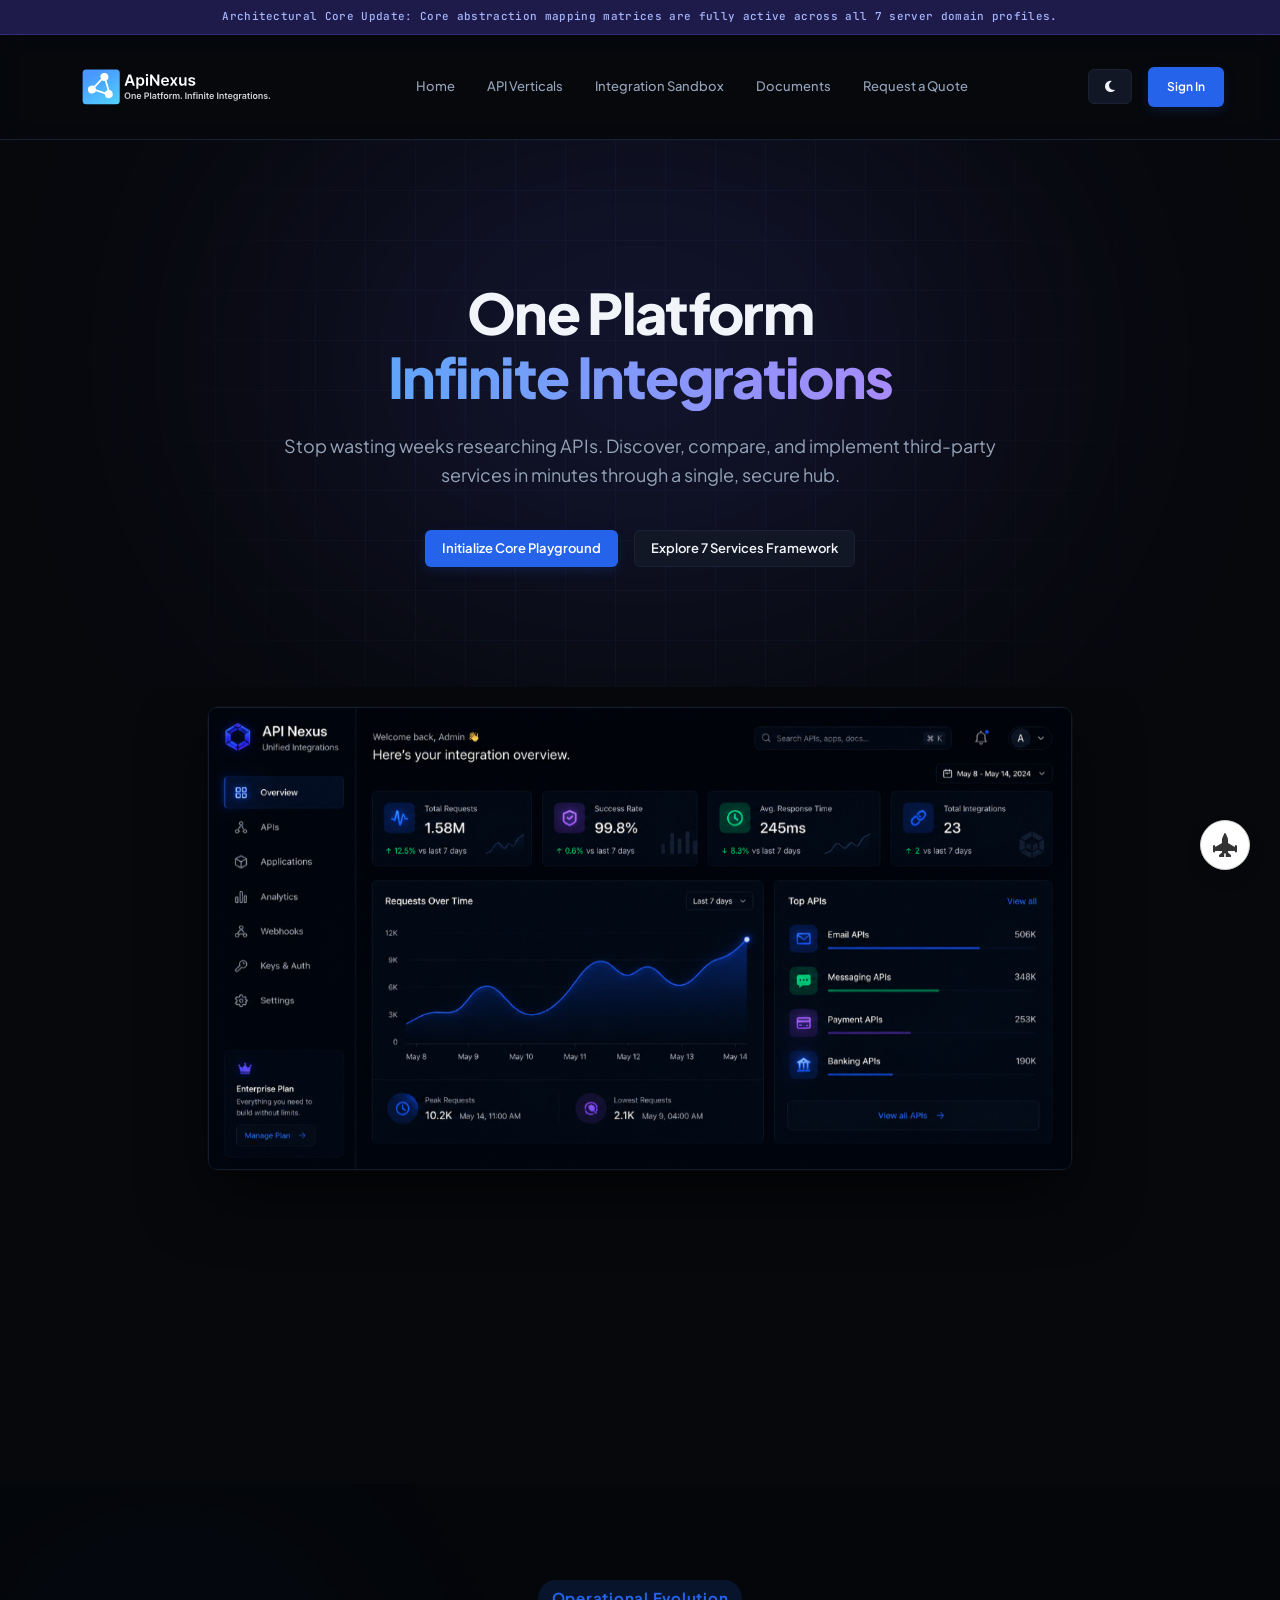
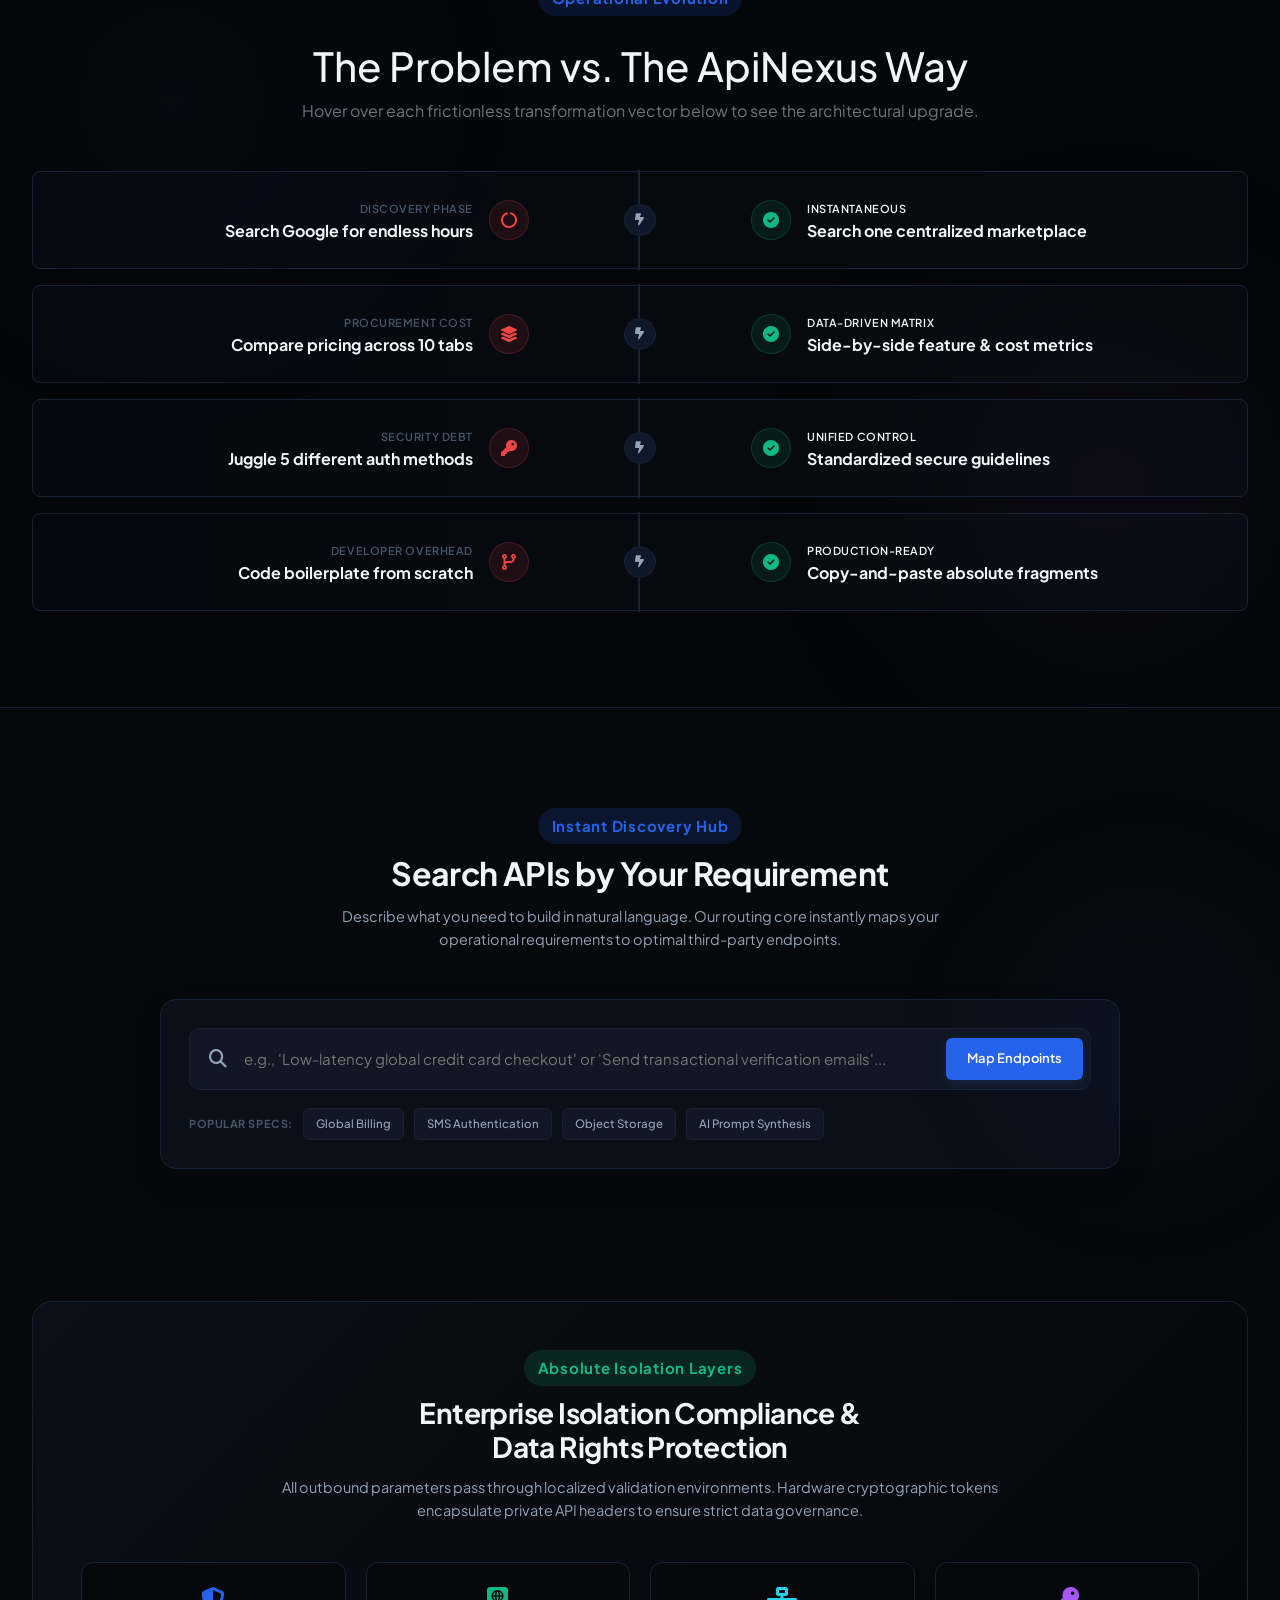
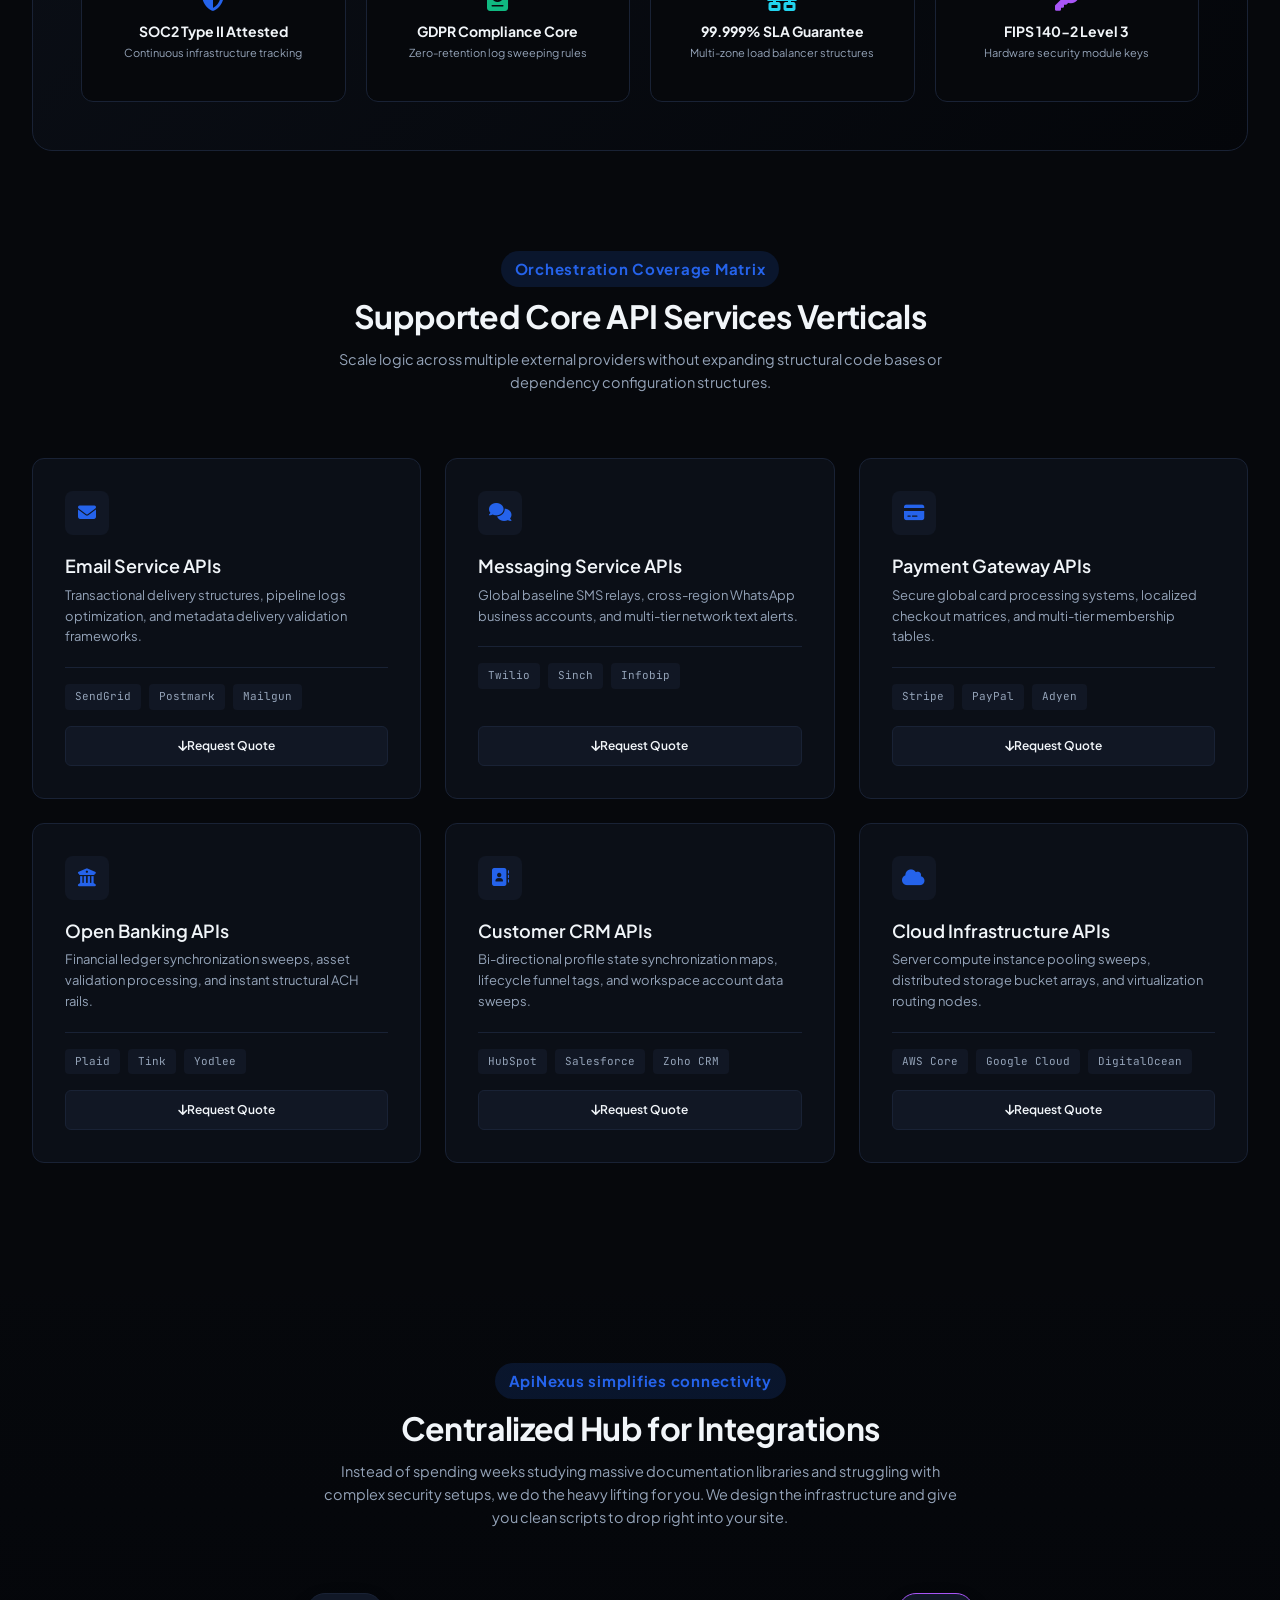
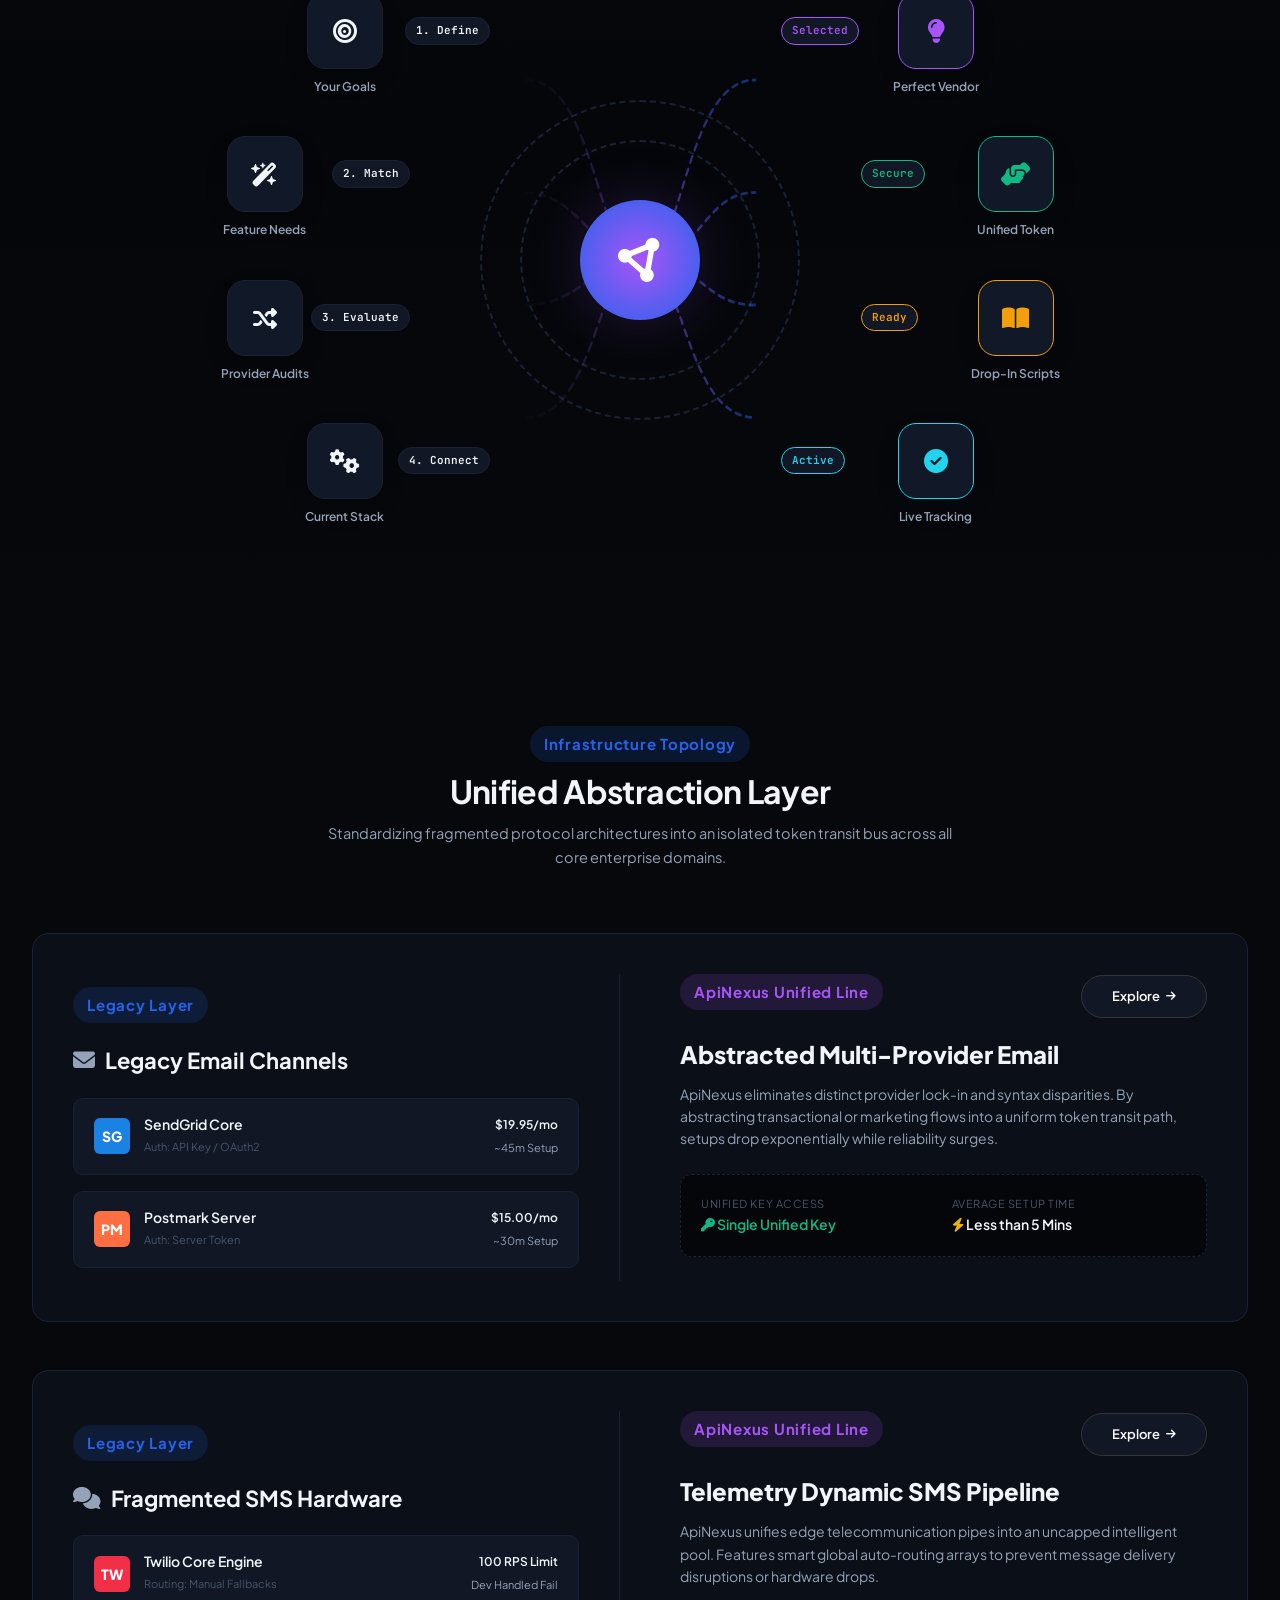
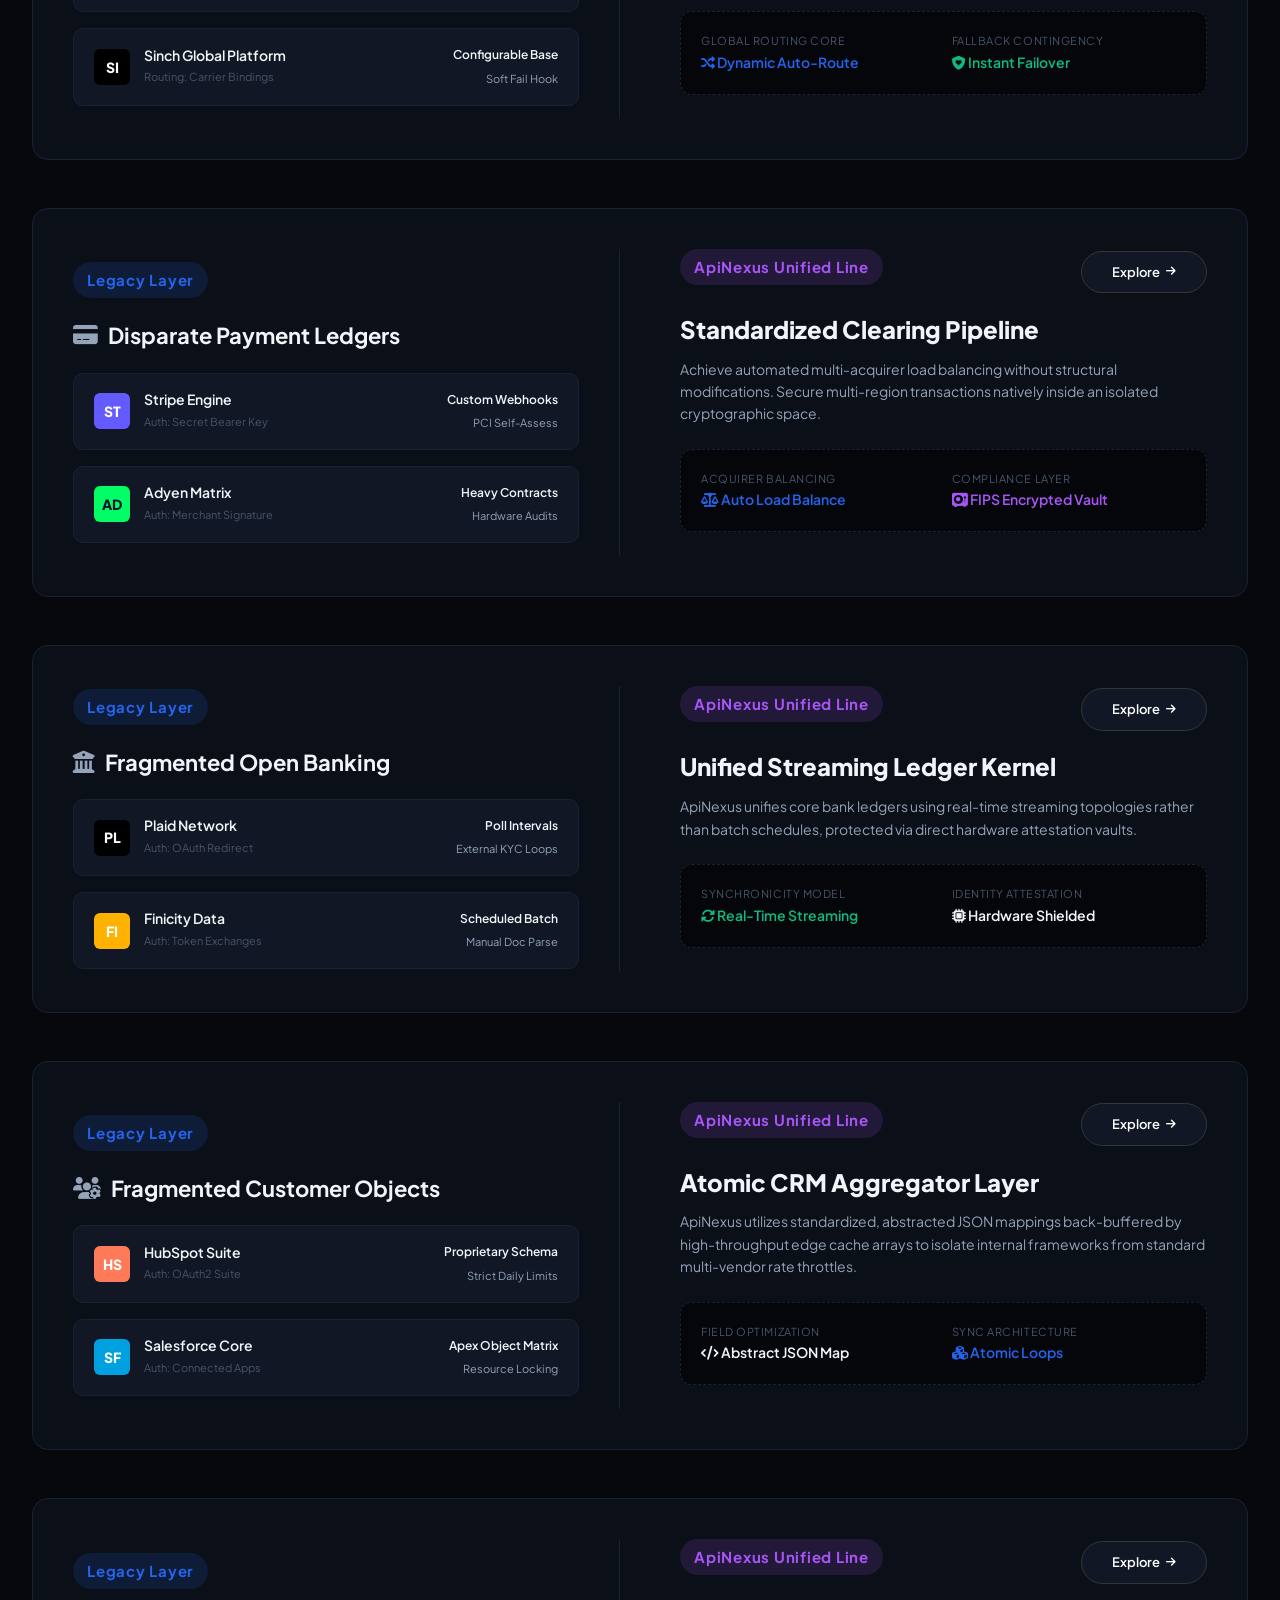
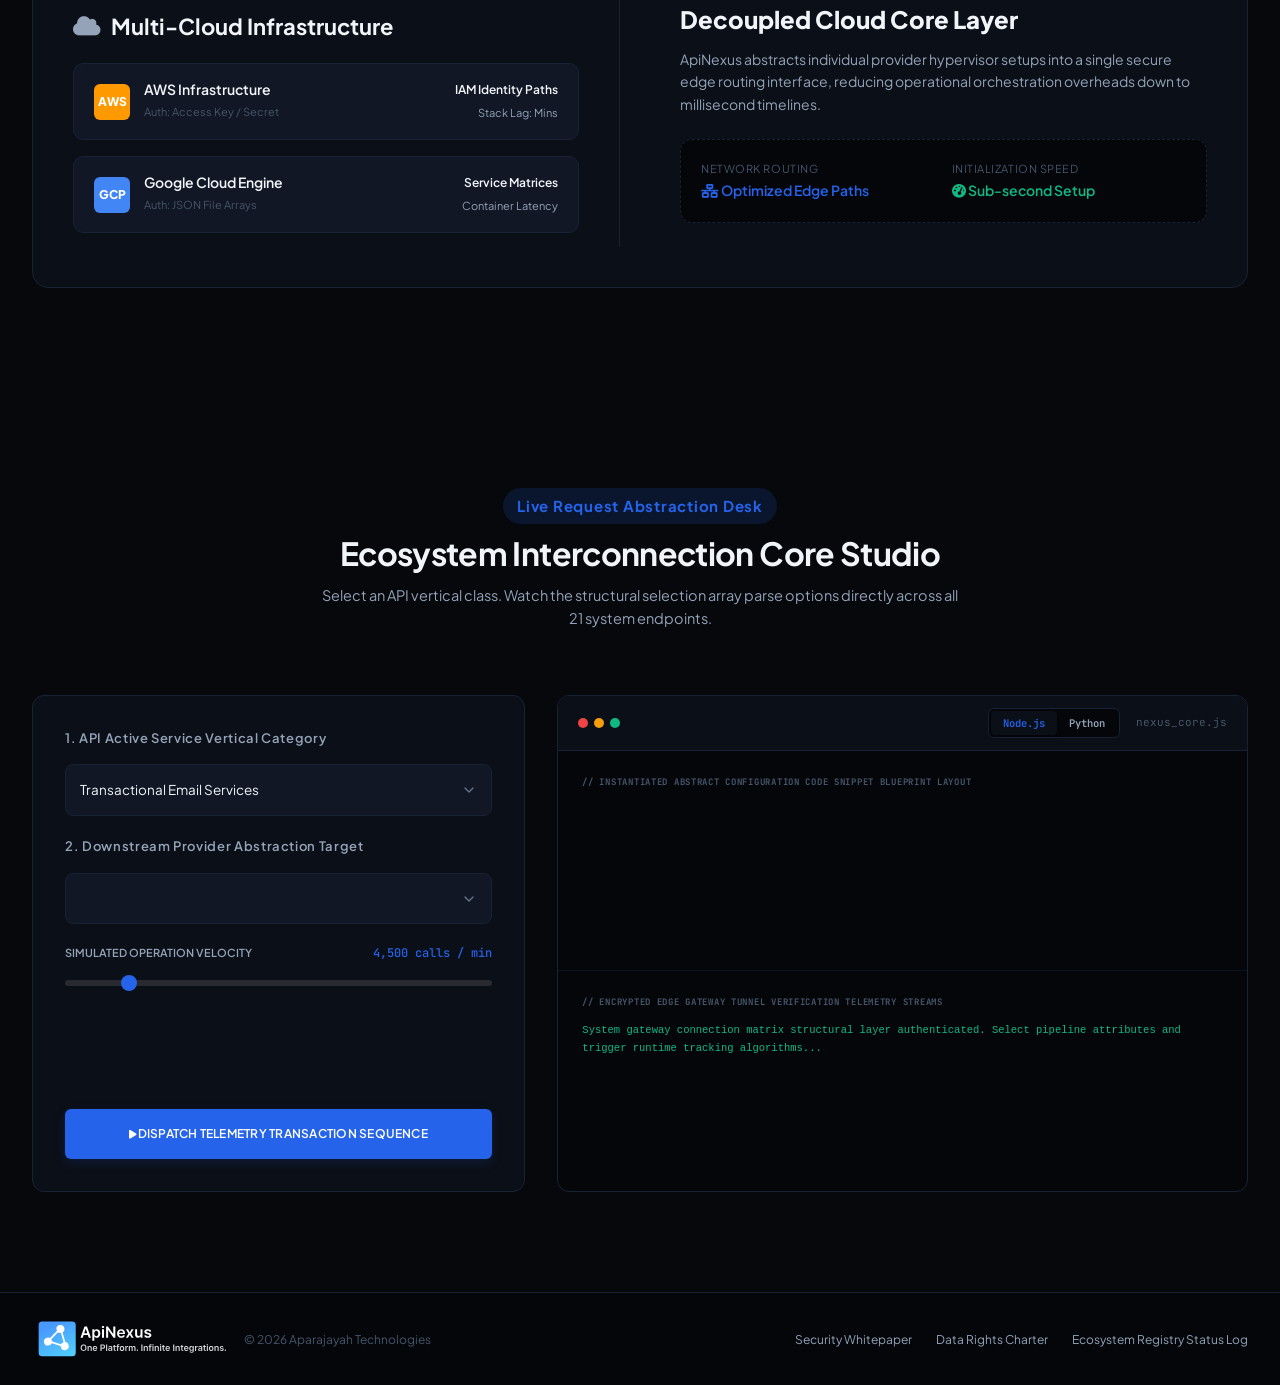
==== commit d2543e7e: "pages redesign" ====
--- a/index.html
+++ b/index.html
@@ -6,6 +6,7 @@
     <meta name="viewport" content="width=device-width, initial-scale=1.0">
     <link rel="shortcut icon" href="images/fav.png" type="image/x-icon">
     <title>ApiNexus — Custom Enterprise Integration Orchestrator</title>
+     <link href="https://cdn.jsdelivr.net/npm/bootstrap@5.3.2/dist/css/bootstrap.min.css" rel="stylesheet">
     <link rel="stylesheet" href="https://cdnjs.cloudflare.com/ajax/libs/font-awesome/6.4.0/css/all.min.css">
     <link rel="preconnect" href="https://fonts.googleapis.com">
     <link rel="preconnect" href="https://fonts.gstatic.com" crossorigin>
@@ -30,10 +31,10 @@
 
                 <nav class="nav-links-shelf">
                     <a href="index.html" class="nav-link">Home</a>
-                    <a href="#services" class="nav-link">API Verticals</a>
-                    <a href="#lab" class="nav-link">Integration Sandbox</a>
+                    <a href="service-list.html" class="nav-link">API Verticals</a>
+                    <a href="#" class="nav-link">Integration Sandbox</a>
                     <a href="#" class="nav-link">Documents</a>
-                    <a href="#quote-desk" class="nav-link">Request a Quote</a>
+                    <a href="#" class="nav-link">Request a Quote</a>
                 </nav>
 
                 <div class="header-actions-deck">
@@ -61,6 +62,7 @@
         </div>
     </section>
 
+
     <section class="showcase-section">
         <div class="container">
             <div class="showcase-perspective-container">
@@ -68,6 +70,143 @@
                     <img src="images/dashboard.png" alt="ApiNexus Dashboard Telemetry Overview"
                         class="showcase-image-element">
                 </div>
+            </div>
+        </div>
+    </section>
+
+    
+
+    <section class="api-one-container">
+        <div class="api-one-glow-left"></div>
+        <div class="api-one-glow-right"></div>
+
+        <div class="container py-5 position-relative" style="z-index: 5;">
+            <div class="api-one-header text-center mb-5">
+                <span class="badge-pill-micro">
+                    Operational Evolution
+                </span>
+                <h2 class="h1 fw-extrabold tracking-tight mt-3">The Problem vs. The ApiNexus Way</h2>
+                <p class="text-secondary mt-2 fs-6">Hover over each frictionless transformation vector below to see the architectural upgrade.</p>
+            </div>
+
+            <div class="api-one-stack">
+                
+                <div class="api-one-card">
+                    <div class="row align-items-center g-3 g-lg-4">
+                        <div class="col-12 col-md-5 d-flex align-items-center justify-content-start justify-content-md-end gap-3 text-start text-md-end row-reverse-md">
+                            <div class="api-one-meta">
+                                <span class="api-one-tag context">Discovery Phase</span>
+                                <h4 class="h6 fw-bold mb-0 mt-1">Search Google for endless hours</h4>
+                            </div>
+                            <div class="api-one-marker friction">
+                                <i class="fa-solid fa-circle-notch fa-spin"></i>
+                            </div>
+                        </div>
+                        <div class="col-md-2 d-none d-md-flex justify-content-center align-items-center position-relative h-100 py-2">
+                            <div class="api-one-vector-line"></div>
+                            <div class="api-one-node">
+                                <i class="fa-solid fa-bolt-lightning"></i>
+                            </div>
+                        </div>
+                        <div class="col-12 col-md-5 d-flex align-items-center justify-content-start gap-3 text-start">
+                            <div class="api-one-marker solution">
+                                <i class="fa-solid fa-circle-check"></i>
+                            </div>
+                            <div class="api-one-meta">
+                                <span class="api-one-tag nexus">Instantaneous</span>
+                                <h4 class="h6 fw-bold mb-0 mt-1">Search one centralized marketplace</h4>
+                            </div>
+                        </div>
+                    </div>
+                </div>
+
+                <div class="api-one-card">
+                    <div class="row align-items-center g-3 g-lg-4">
+                        <div class="col-12 col-md-5 d-flex align-items-center justify-content-start justify-content-md-end gap-3 text-start text-md-end row-reverse-md">
+                            <div class="api-one-meta">
+                                <span class="api-one-tag context">Procurement Cost</span>
+                                <h4 class="h6 fw-bold mb-0 mt-1">Compare pricing across 10 tabs</h4>
+                            </div>
+                            <div class="api-one-marker friction">
+                                <i class="fa-solid fa-layer-group"></i>
+                            </div>
+                        </div>
+                        <div class="col-md-2 d-none d-md-flex justify-content-center align-items-center position-relative h-100 py-2">
+                            <div class="api-one-vector-line"></div>
+                            <div class="api-one-node">
+                                <i class="fa-solid fa-bolt-lightning"></i>
+                            </div>
+                        </div>
+                        <div class="col-12 col-md-5 d-flex align-items-center justify-content-start gap-3 text-start">
+                            <div class="api-one-marker solution">
+                                <i class="fa-solid fa-circle-check"></i>
+                            </div>
+                            <div class="api-one-meta">
+                                <span class="api-one-tag nexus">Data-Driven Matrix</span>
+                                <h4 class="h6 fw-bold mb-0 mt-1">Side-by-side feature & cost metrics</h4>
+                            </div>
+                        </div>
+                    </div>
+                </div>
+
+                <div class="api-one-card">
+                    <div class="row align-items-center g-3 g-lg-4">
+                        <div class="col-12 col-md-5 d-flex align-items-center justify-content-start justify-content-md-end gap-3 text-start text-md-end row-reverse-md">
+                            <div class="api-one-meta">
+                                <span class="api-one-tag context">Security Debt</span>
+                                <h4 class="h6 fw-bold mb-0 mt-1">Juggle 5 different auth methods</h4>
+                            </div>
+                            <div class="api-one-marker friction">
+                                <i class="fa-solid fa-key"></i>
+                            </div>
+                        </div>
+                        <div class="col-md-2 d-none d-md-flex justify-content-center align-items-center position-relative h-100 py-2">
+                            <div class="api-one-vector-line"></div>
+                            <div class="api-one-node">
+                                <i class="fa-solid fa-bolt-lightning"></i>
+                            </div>
+                        </div>
+                        <div class="col-12 col-md-5 d-flex align-items-center justify-content-start gap-3 text-start">
+                            <div class="api-one-marker solution">
+                                <i class="fa-solid fa-circle-check"></i>
+                            </div>
+                            <div class="api-one-meta">
+                                <span class="api-one-tag nexus">Unified Control</span>
+                                <h4 class="h6 fw-bold mb-0 mt-1">Standardized secure guidelines</h4>
+                            </div>
+                        </div>
+                    </div>
+                </div>
+
+                <div class="api-one-card">
+                    <div class="row align-items-center g-3 g-lg-4">
+                        <div class="col-12 col-md-5 d-flex align-items-center justify-content-start justify-content-md-end gap-3 text-start text-md-end row-reverse-md">
+                            <div class="api-one-meta">
+                                <span class="api-one-tag context">Developer Overhead</span>
+                                <h4 class="h6 fw-bold mb-0 mt-1">Code boilerplate from scratch</h4>
+                            </div>
+                            <div class="api-one-marker friction">
+                                <i class="fa-solid fa-code-branch"></i>
+                            </div>
+                        </div>
+                        <div class="col-md-2 d-none d-md-flex justify-content-center align-items-center position-relative h-100 py-2">
+                            <div class="api-one-vector-line"></div>
+                            <div class="api-one-node">
+                                <i class="fa-solid fa-bolt-lightning"></i>
+                            </div>
+                        </div>
+                        <div class="col-12 col-md-5 d-flex align-items-center justify-content-start gap-3 text-start">
+                            <div class="api-one-marker solution">
+                                <i class="fa-solid fa-circle-check"></i>
+                            </div>
+                            <div class="api-one-meta">
+                                <span class="api-one-tag nexus">Production-Ready</span>
+                                <h4 class="h6 fw-bold mb-0 mt-1">Copy-and-paste absolute fragments</h4>
+                            </div>
+                        </div>
+                    </div>
+                </div>
+
             </div>
         </div>
     </section>
@@ -862,31 +1001,7 @@
 
 
 
-    <!-- Back to Top Button -->
-    <button id="backToTopBtn" title="Go to top" style="
-    display: none;
-    position: fixed;
-    bottom: 40px;
-    width: 50px;
-    right: 30px;
-    z-index: 99;
-    border: 1px solid rgb(204, 204, 204);
-    outline: none;
-    background-color: rgb(255, 255, 255);
-    color: rgb(51, 51, 51);
-    cursor: pointer;
-    padding: 10px;
-    border-radius: 54px;
-    font-size: 25px;
-    font-weight: 600;
-    text-transform: uppercase;
-    letter-spacing: 0.5px;
-    box-shadow: rgba(0, 0, 0, 0.1) 0px 4px 12px;
-    transition: 0.2s;
-    height: 50px;
-" onmouseover="this.style.backgroundColor='#0066cc'; this.style.color='#ffffff'; this.style.borderColor='#0066cc';"
-        onmouseout="this.style.backgroundColor='#ffffff'; this.style.color='#333333'; this.style.borderColor='#cccccc';"
-        onclick="scrollToTop()">
+      <button class="universal-to-top-launcher position-fixed border d-flex align-items-center justify-content-center rounded-circle shadow" id="scrollTopBtn" onclick="scrollToTop()">
         <i class="fa-solid fa-jet-fighter-up"></i>
     </button>
 
@@ -909,6 +1024,7 @@
     </footer>
 
     <script src="assets/script.js"></script>
+     <script src="https://cdn.jsdelivr.net/npm/bootstrap@5.3.2/dist/js/bootstrap.bundle.min.js"></script>
 </body>
 
 </html>
--- a/assets/style.css
+++ b/assets/style.css
@@ -613,6 +613,7 @@
 
  .badge-pill-micro {
      font-size: 15px;
+     margin-bottom: 10px;
      font-weight: 700;
      color: var(--brand-primary);
      background-color: var(--brand-glow);
@@ -2452,4 +2453,147 @@
 .text-success { color: var(--accent-success) !important; }
 .text-purple { color: var(--accent-purple) !important; }
 .text-brand { color: var(--brand-primary) !important; }
-.text-warning { color: #eab308 !important; }+.text-warning { color: #eab308 !important; }
+
+
+
+
+/* ==========================================================================
+   API-ONE COMPONENT ELEMENTS STYLE PARADIGM
+   ========================================================================== */
+.api-one-container {
+    position: relative;
+    overflow: hidden;
+    padding: 3rem 0;
+    background: var(--bg-surface-tertiary);
+}
+
+.api-one-glow-left {
+    position: absolute;
+    width: 600px;
+    height: 600px;
+    top: -10%;
+    left: -10%;
+    filter: blur(80px);
+    background: radial-gradient(circle, rgba(59, 130, 246, var(--matrix-glow-opacity-1)) 0%, transparent 70%);
+    pointer-events: none;
+    z-index: 1;
+}
+
+.api-one-glow-right {
+    position: absolute;
+    width: 600px;
+    height: 600px;
+    bottom: -10%;
+    right: -10%;
+    filter: blur(80px);
+    background: radial-gradient(circle, rgba(168, 85, 247, var(--matrix-glow-opacity-2)) 0%, transparent 70%);
+    pointer-events: none;
+    z-index: 1;
+}
+
+.api-one-stack {
+    display: flex;
+    flex-direction: column;
+    gap: 1rem;
+    margin-top: 1.5rem;
+}
+
+.api-one-card {
+    background: var(--matrix-row-bg);
+    border: 1px solid var(--border-color);
+    border-radius: 0.5rem;
+    padding: 1.5rem;
+    transition: all 0.3s ease;
+}
+
+.api-one-card:hover {
+    background: var(--matrix-row-hover);
+    border-color: var(--border-hover) !important;
+}
+
+.api-one-meta {
+    display: flex;
+    flex-direction: column;
+}
+
+.api-one-tag {
+    font-size: 11px;
+    text-transform: uppercase;
+    letter-spacing: 0.05em;
+    font-weight: 600;
+}
+
+.api-one-tag.context {
+    color: var(--text-muted);
+}
+
+.api-one-tag.nexus {
+    color: var(--text-primary);
+}
+
+.api-one-marker {
+    width: 40px;
+    height: 40px;
+    font-size: 16px;
+    border-radius: 50%;
+    display: flex;
+    align-items: center;
+    justify-content: center;
+    flex-shrink: 0;
+}
+
+.api-one-marker.friction {
+    background: rgba(239, 68, 68, 0.1);
+    color: #ef4444;
+    border: 1px solid rgba(239, 68, 68, 0.2);
+}
+
+.api-one-marker.solution {
+    background: rgba(16, 185, 129, 0.1);
+    color: var(--accent-success);
+    border: 1px solid rgba(16, 185, 129, 0.2);
+}
+
+.api-one-vector-line {
+    width: 2px;
+    height: 100px;
+    background: var(--border-color);
+    position: absolute;
+    top: 50%;
+    start: 50%;
+    transform: translate(-50%, -50%);
+}
+
+.api-one-node {
+    width: 32px;
+    height: 32px;
+    background: var(--matrix-vector-node-bg);
+    border: 1px solid var(--border-color);
+    border-radius: 50%;
+    font-size: 12px;
+    color: var(--text-secondary);
+    display: flex;
+    align-items: center;
+    justify-content: center;
+    position: relative;
+    z-index: 2;
+    transition: all 0.3s ease;
+}
+
+/* Connect interactions seamlessly across subelements on hover */
+.api-one-card:hover .api-one-node {
+    border-color: var(--accent-purple) !important;
+    color: var(--accent-purple);
+    transform: scale(1.1);
+}
+
+
+/* Fixed Scroll Top Launcher Styling Control Core */
+.universal-to-top-launcher {
+    bottom: 30px; right: 30px; width: 50px; height: 50px; font-size: 24px;
+    background-color: #ffffff; color: #333333; border-color: #cccccc !important; z-index: 999;
+}
+.universal-to-top-launcher:hover {
+    background-color: #0066cc; color: #ffffff; border-color: #0066cc !important;
+}
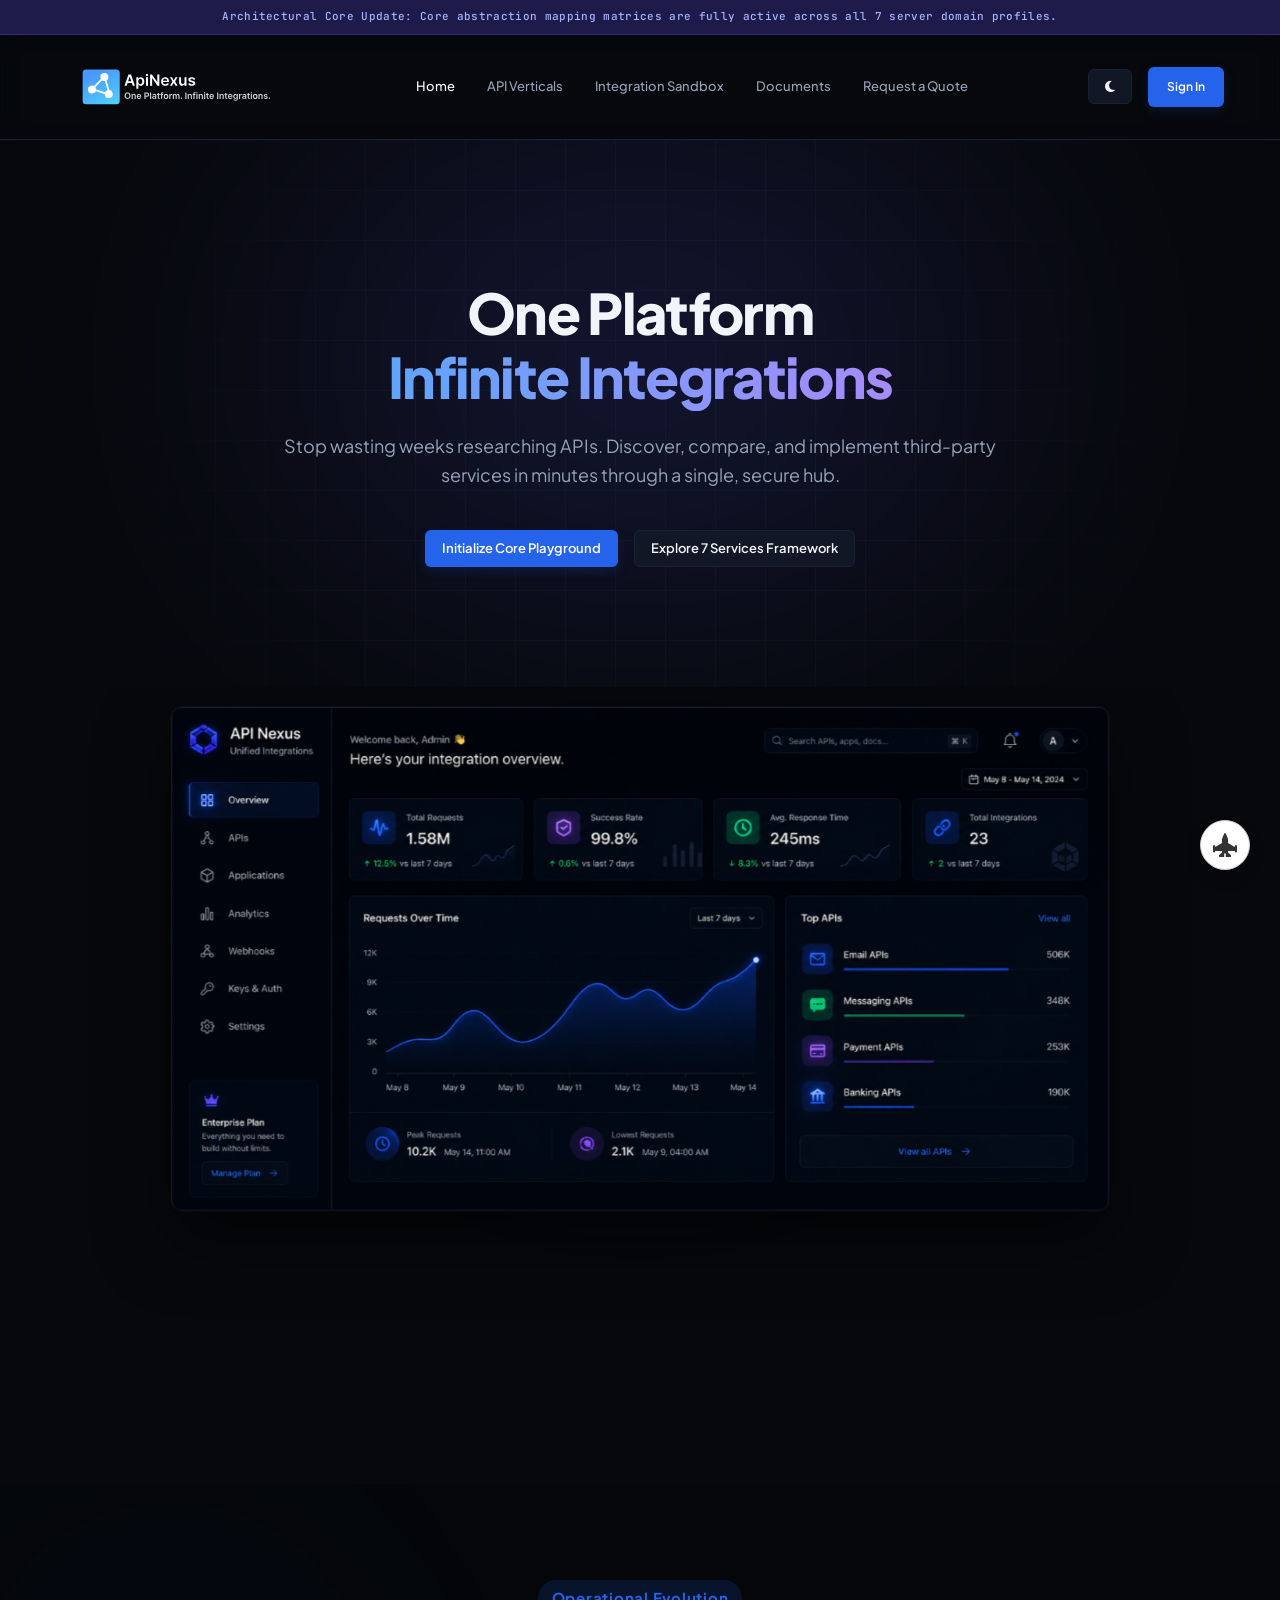
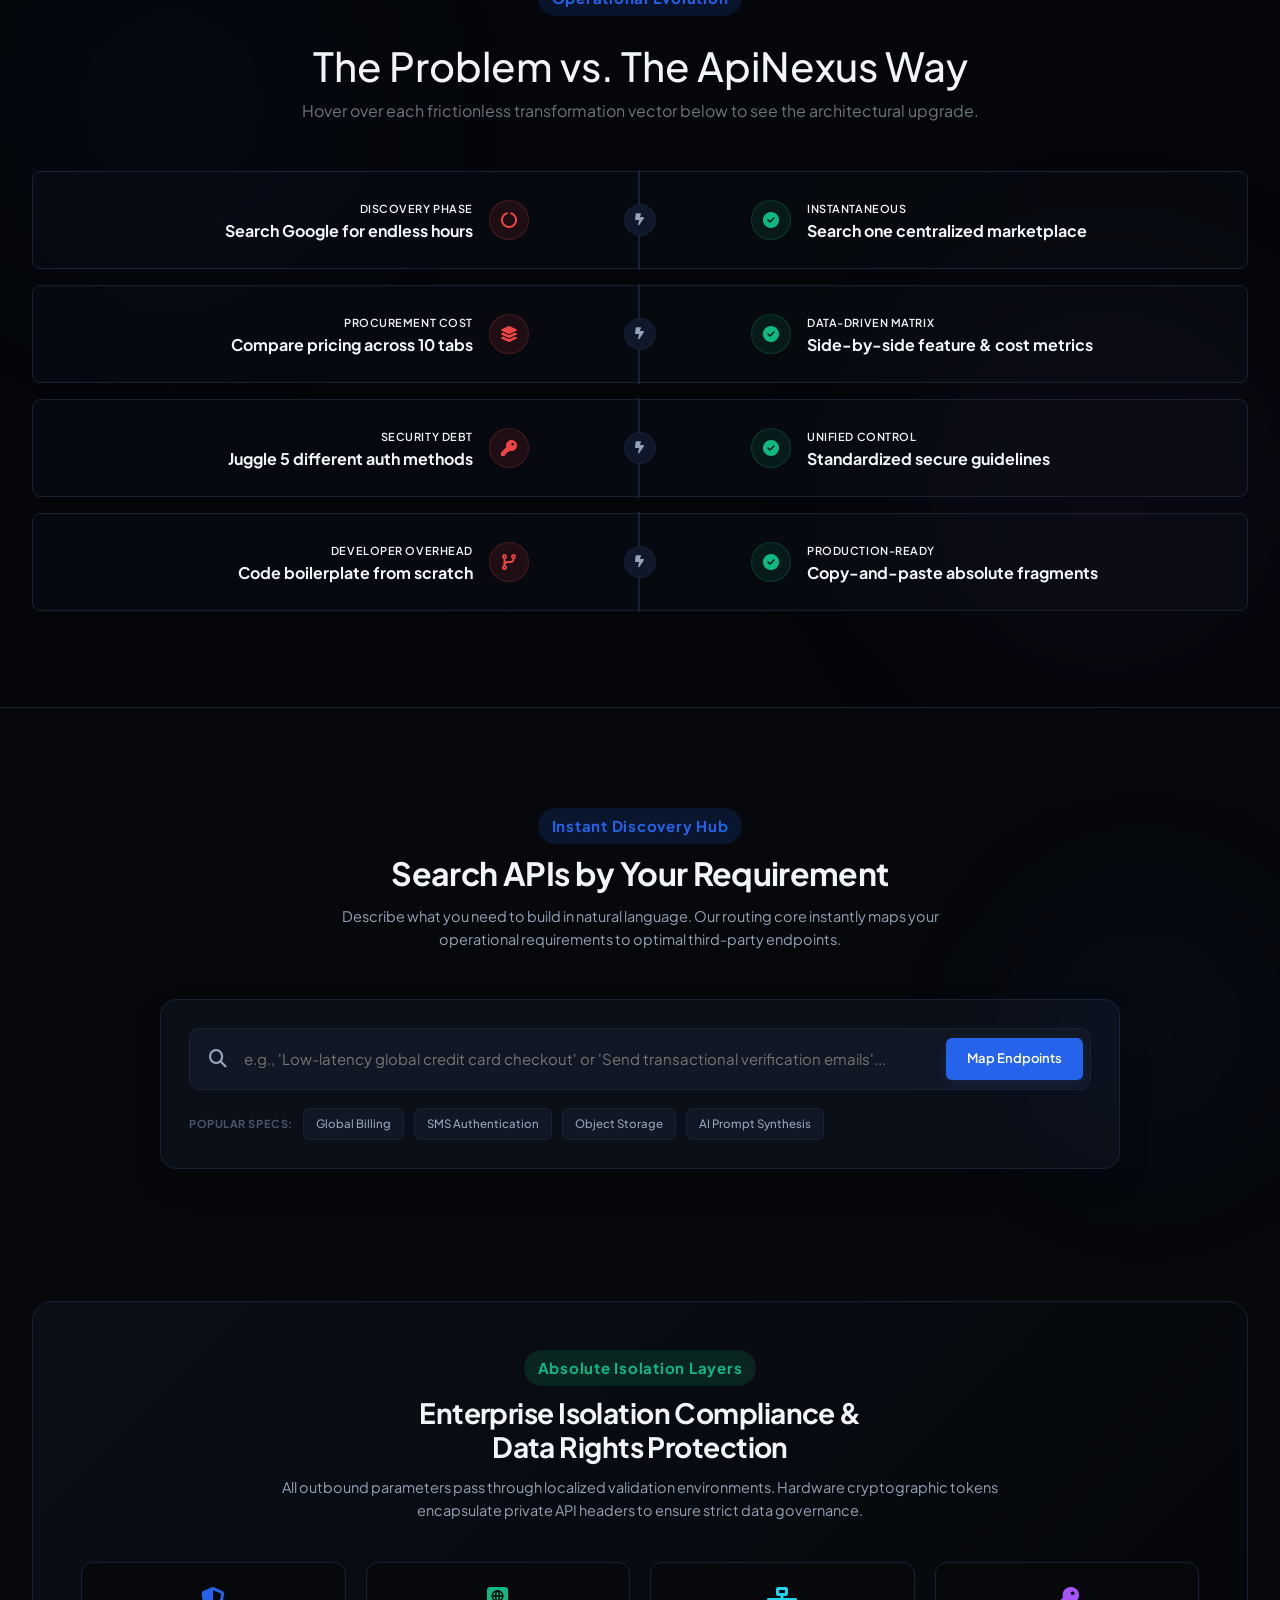
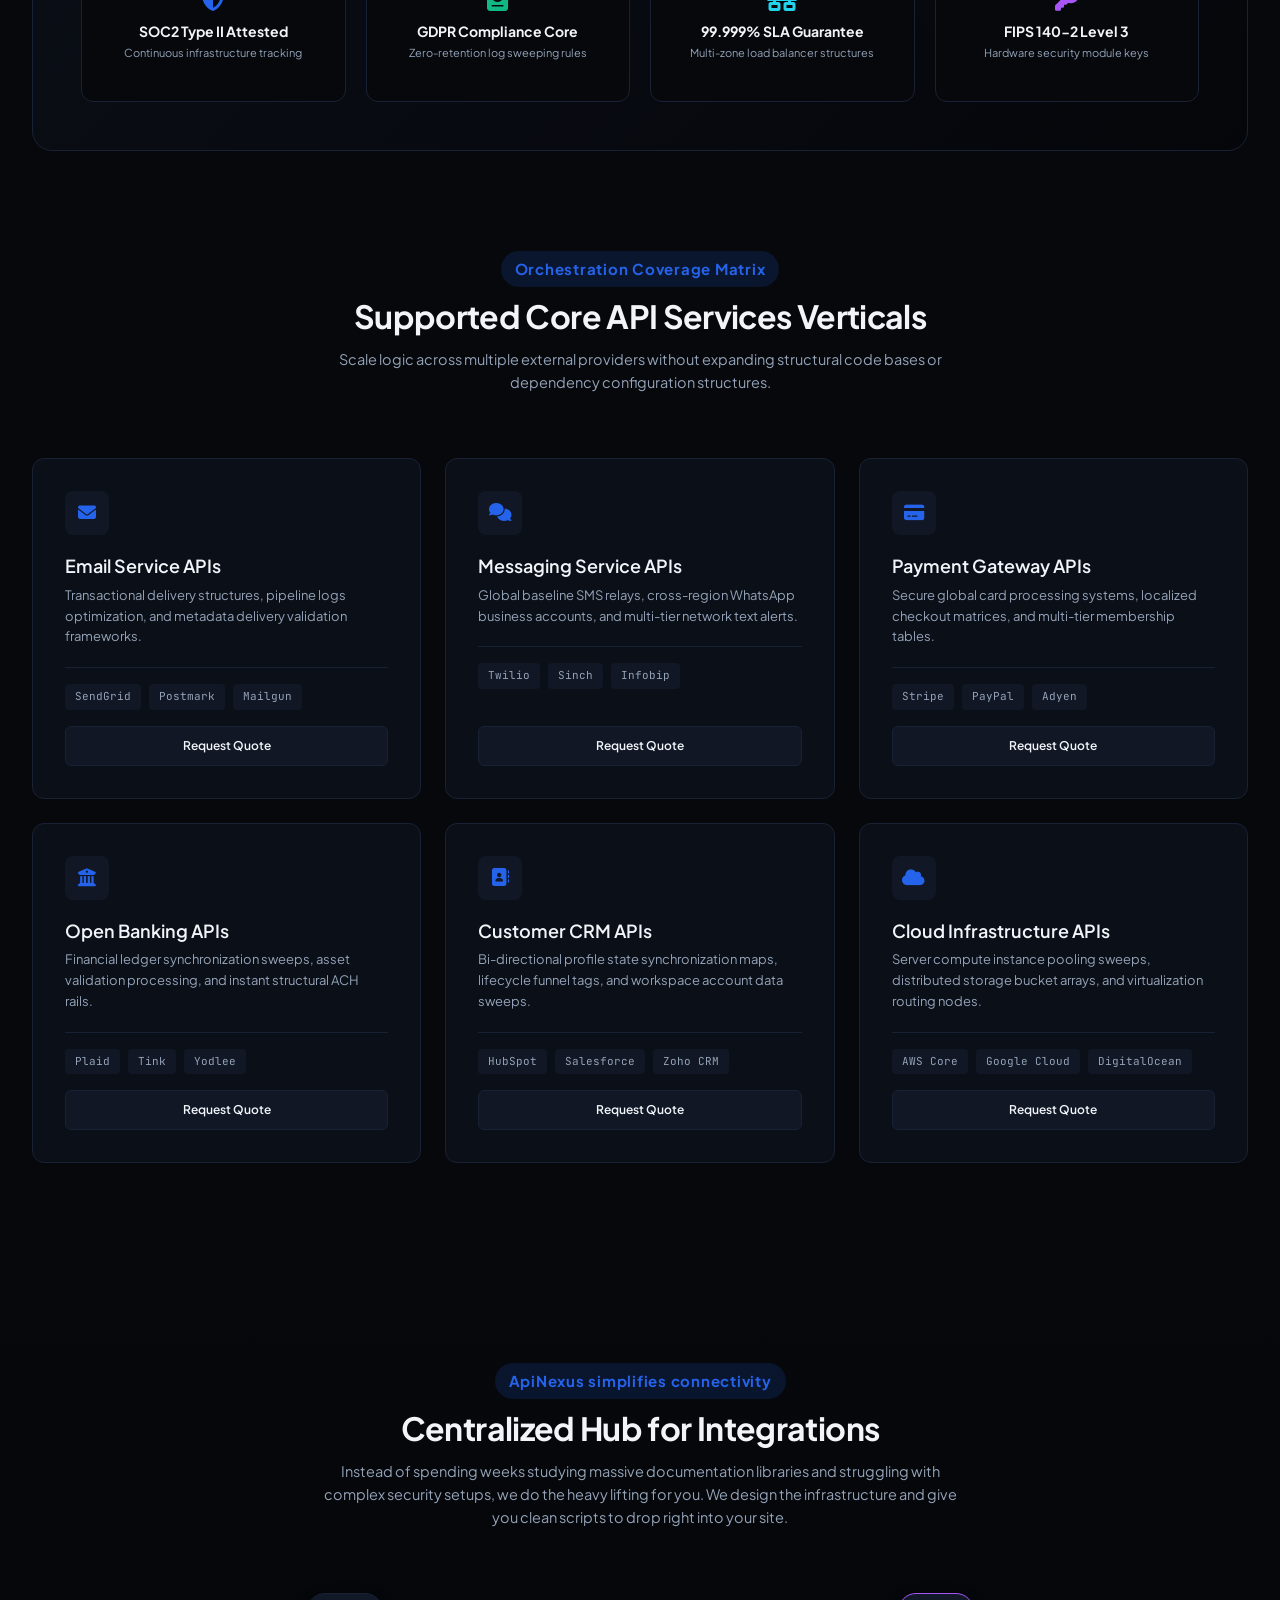
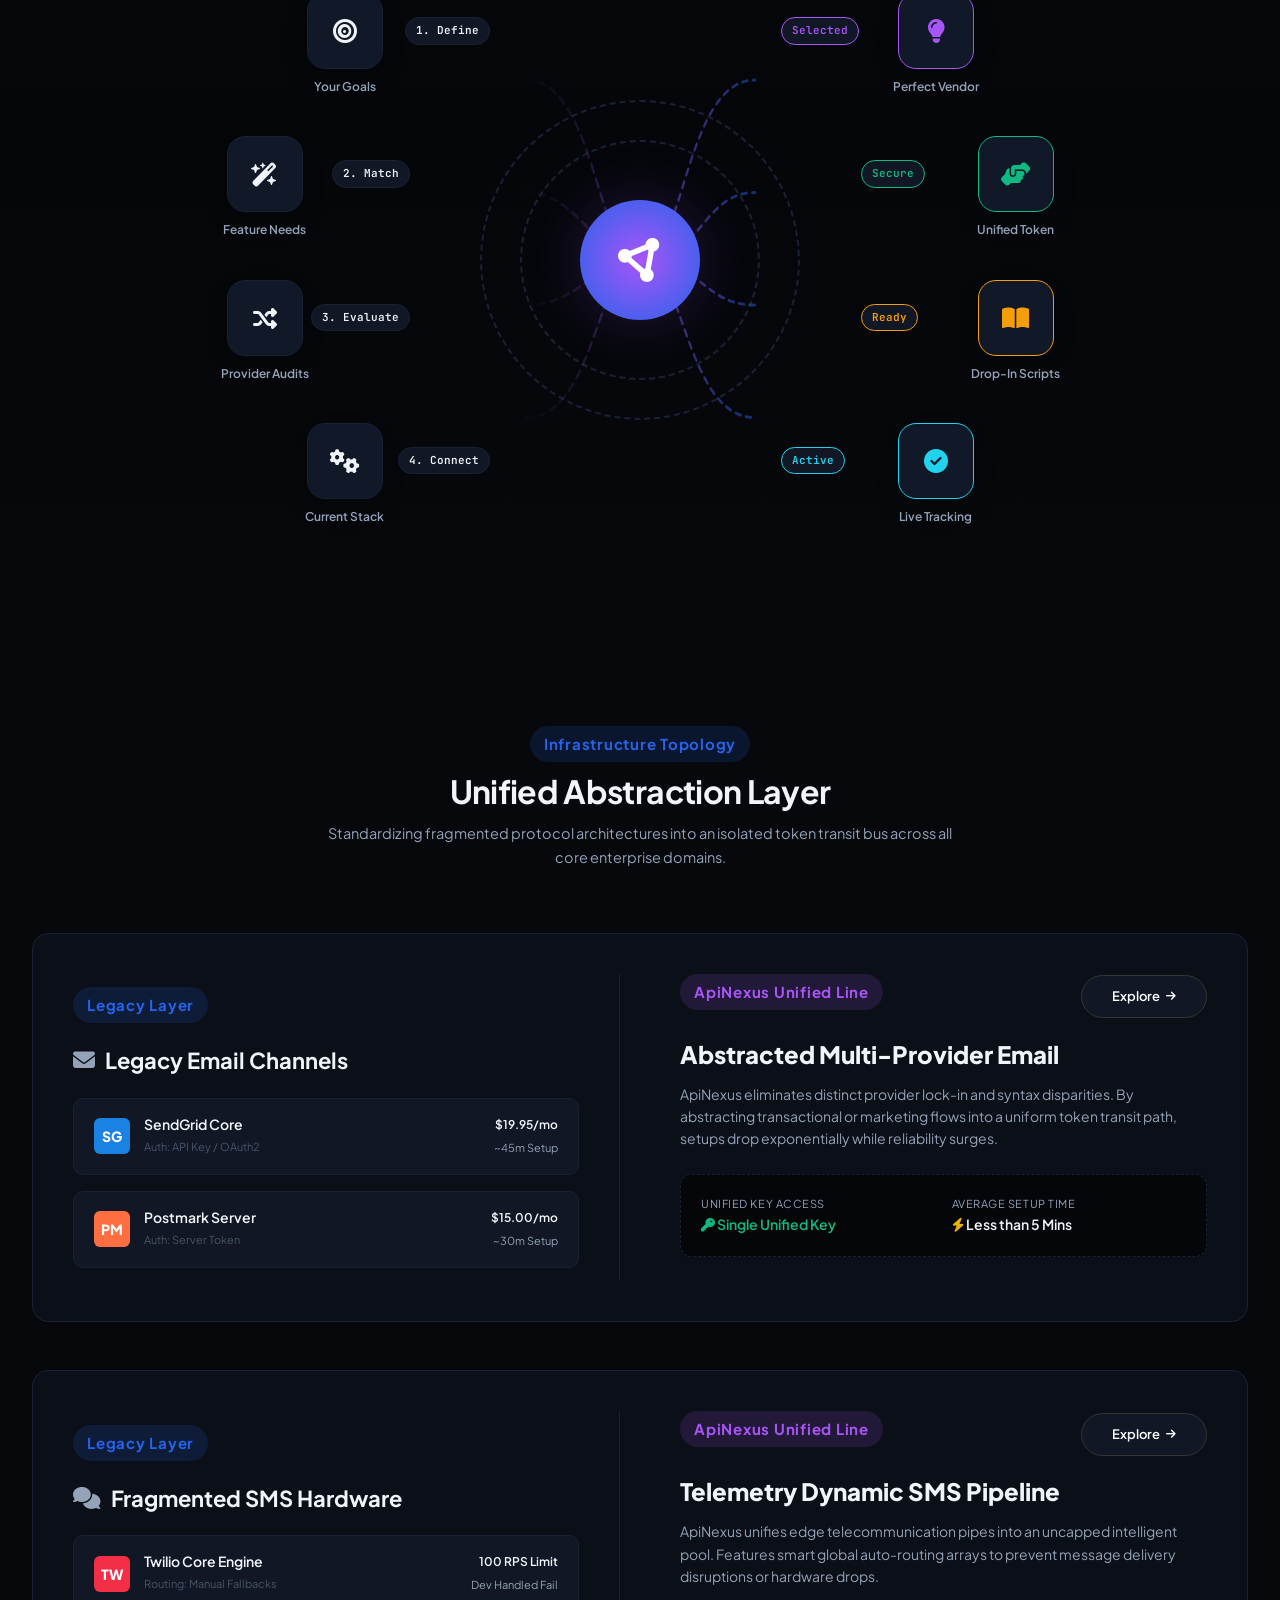
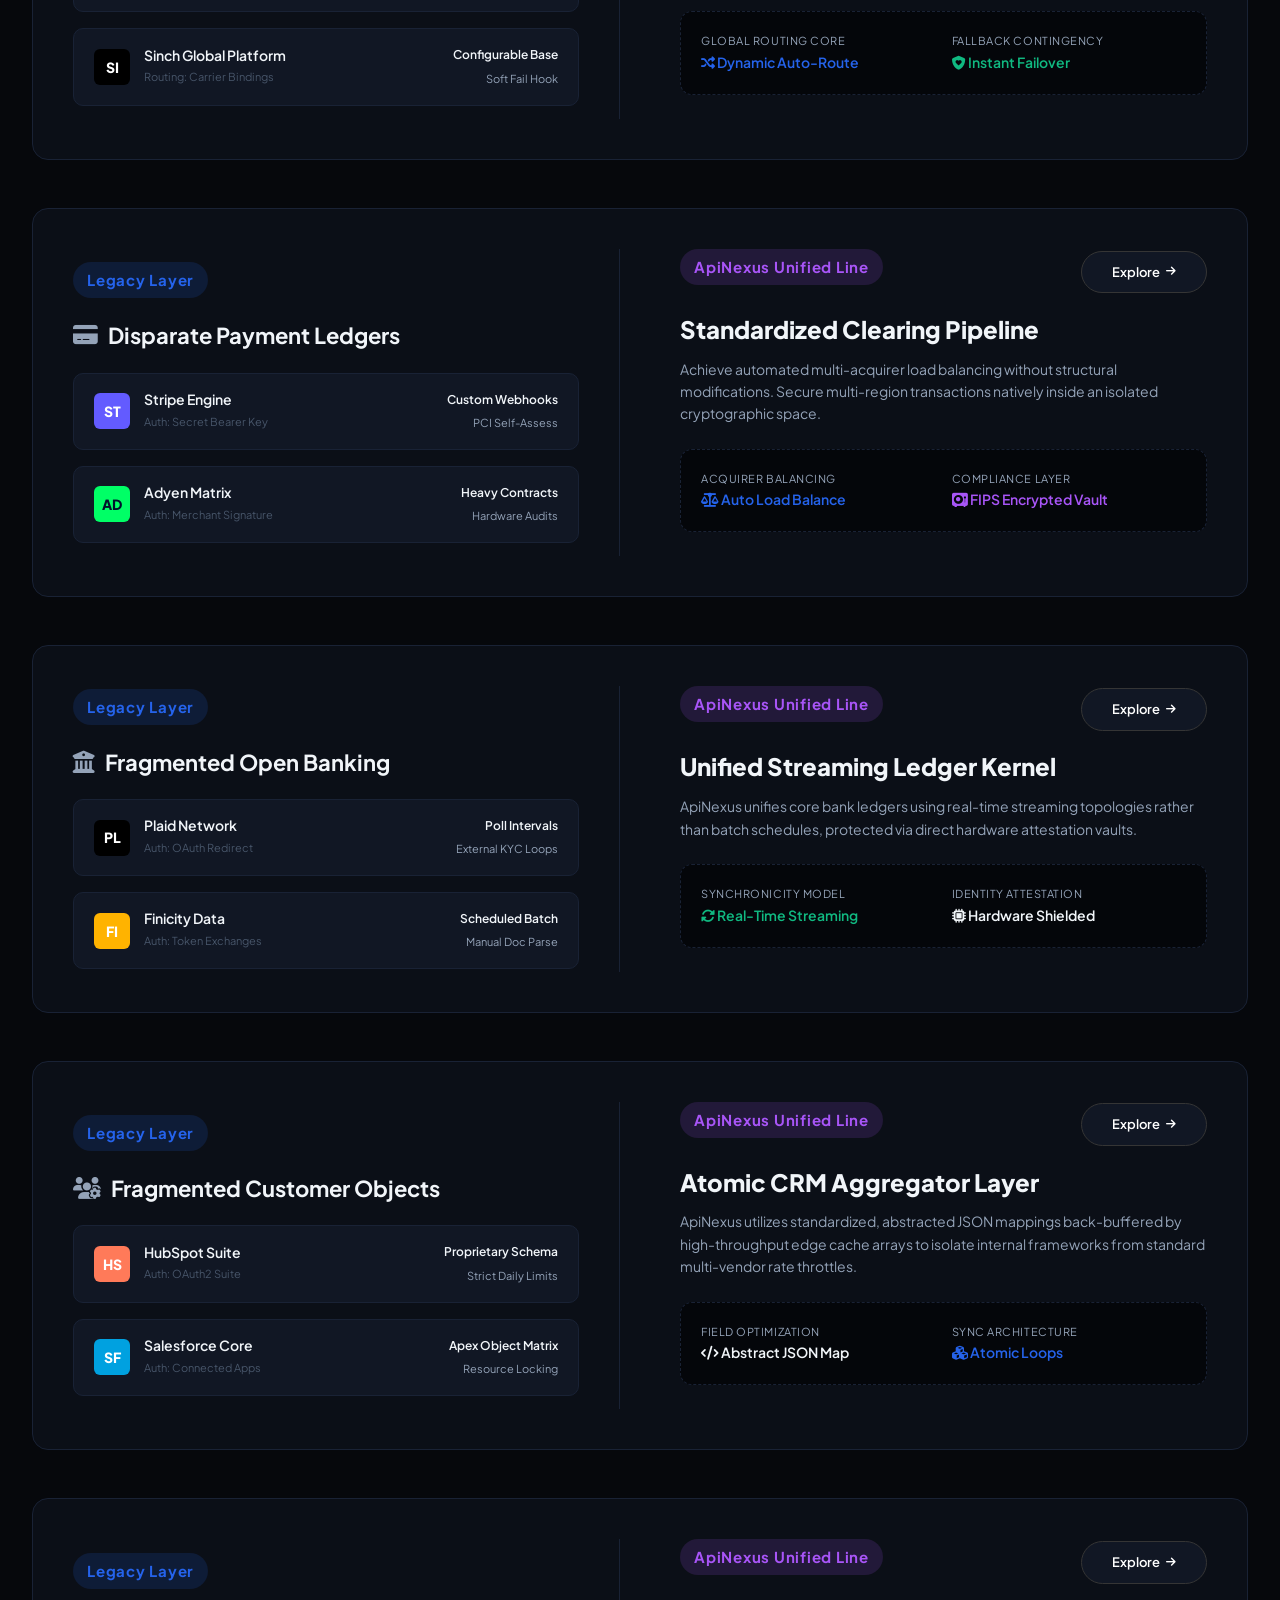
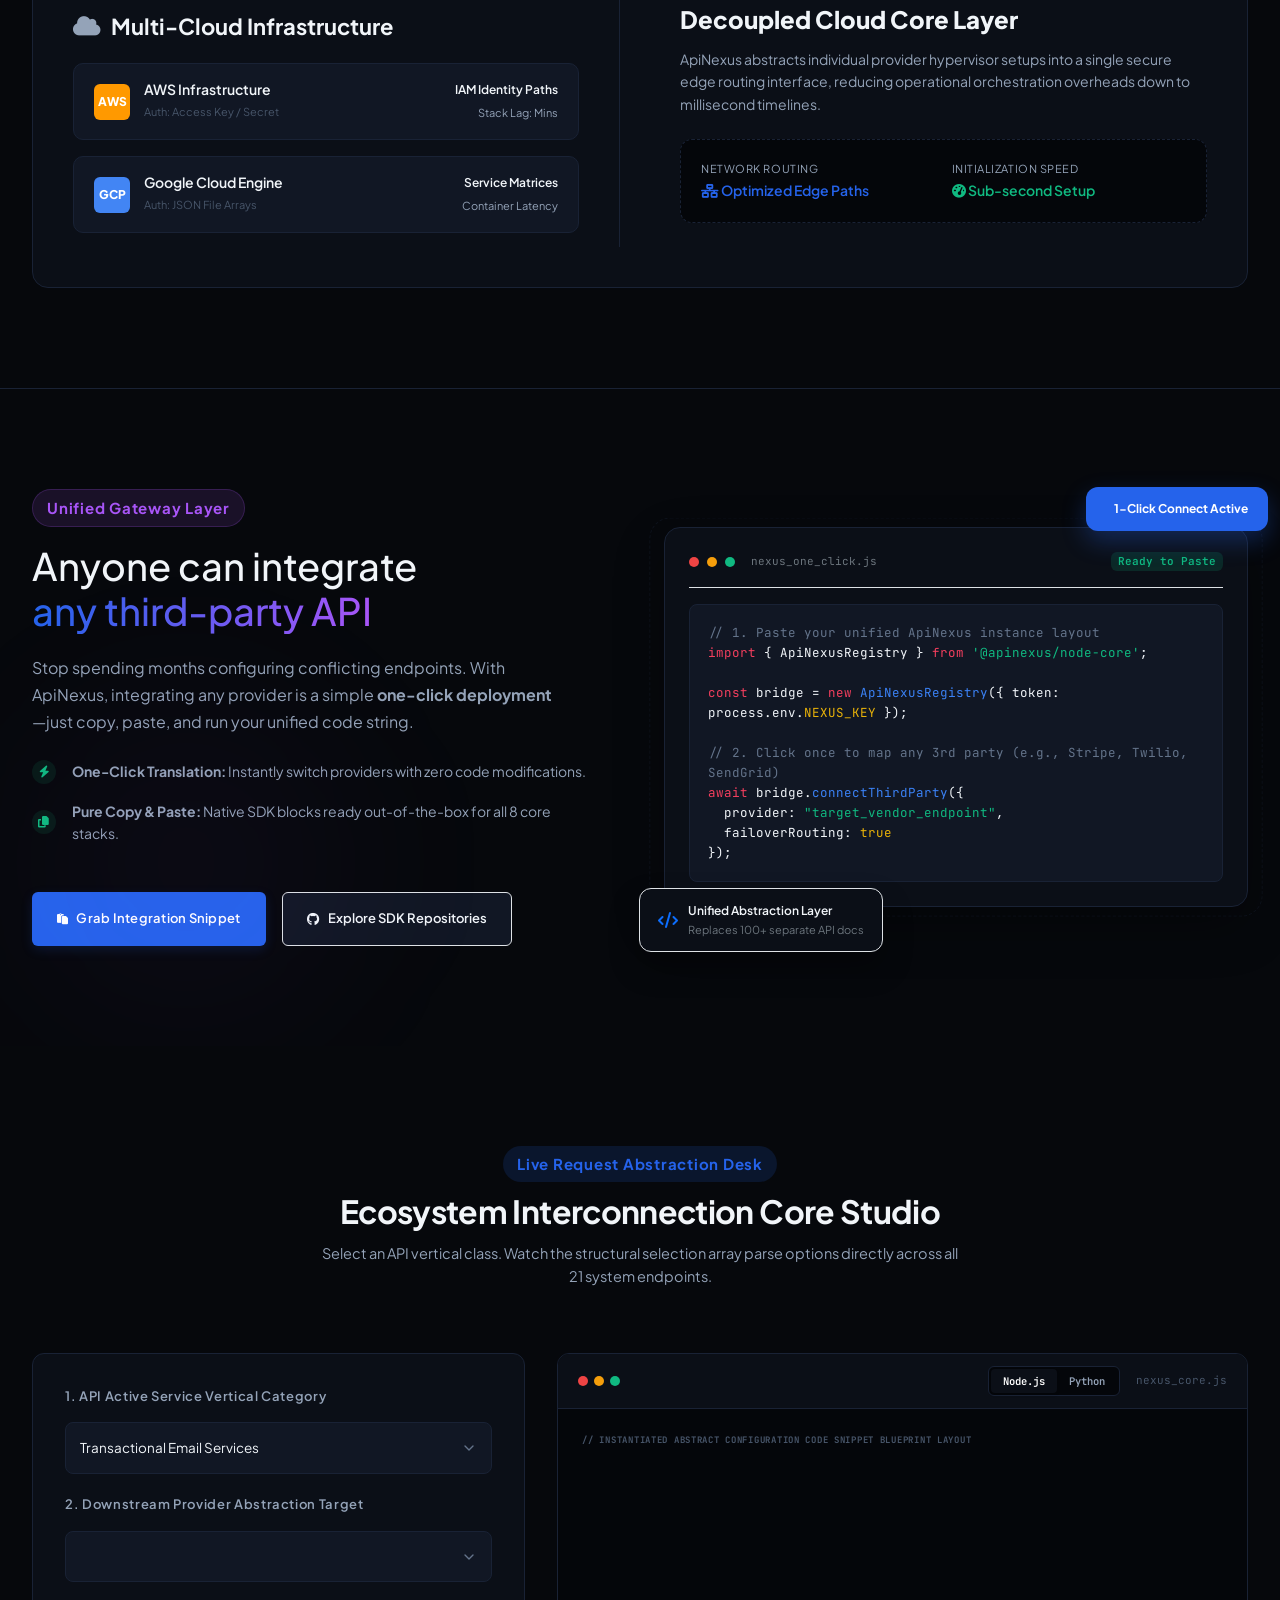
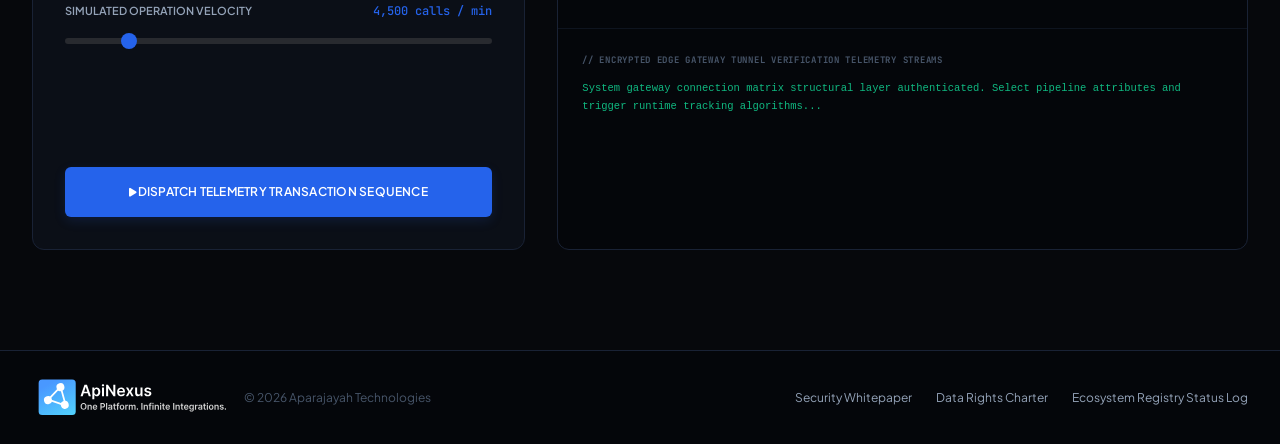
==== commit 43233edd: "pages redesign" ====
--- a/index.html
+++ b/index.html
@@ -30,11 +30,11 @@
                 </div>
 
                 <nav class="nav-links-shelf">
-                    <a href="index.html" class="nav-link">Home</a>
+                    <a href="index.html" class="nav-link active">Home</a>
                     <a href="service-list.html" class="nav-link">API Verticals</a>
                     <a href="#" class="nav-link">Integration Sandbox</a>
-                    <a href="#" class="nav-link">Documents</a>
-                    <a href="#" class="nav-link">Request a Quote</a>
+                    <a href="document.html" class="nav-link">Documents</a>
+                    <a href="quote.html" class="nav-link">Request a Quote</a>
                 </nav>
 
                 <div class="header-actions-deck">
@@ -63,12 +63,15 @@
     </section>
 
 
-    <section class="showcase-section">
+<section class="showcase-section">
         <div class="container">
             <div class="showcase-perspective-container">
                 <div class="showcase-window-wrapper" id="parallaxDashboard">
-                    <img src="images/dashboard.png" alt="ApiNexus Dashboard Telemetry Overview"
-                        class="showcase-image-element">
+                    <img src="images/dashboard.png" alt="ApiNexus Dashboard Telemetry Overview (Dark Mode)"
+                         class="showcase-image-element theme-variant-dark">
+                    
+                    <img src="images/dashboard-white.png" alt="ApiNexus Dashboard Telemetry Overview (Light Mode)"
+                         class="showcase-image-element theme-variant-light">
                 </div>
             </div>
         </div>
@@ -317,15 +320,14 @@
         </div>
     </section>
 
-    <!-- ==========================================================================
+    <!--==========================================================================
        MODIFIED API SERVICES WITH REQUEST QUOTE ACTIONS
        ========================================================================== */ -->
     <section id="services" class="container section-spacer">
         <div class="section-header-block text-center">
             <span class="badge-pill-micro">Orchestration Coverage Matrix</span>
             <h2>Supported Core API Services Verticals</h2>
-            <p>Scale logic across multiple external providers without expanding structural code bases or dependency
-                configuration structures.</p>
+            <p>Scale logic across multiple external providers without expanding structural code bases or dependency configuration structures.</p>
         </div>
 
         <div class="services-grid-matrix">
@@ -340,8 +342,8 @@
                             class="provider-micro-tag">Postmark</span><span class="provider-micro-tag">Mailgun</span>
                     </div>
                 </div>
-                <button onclick="navigateToQuoteForm('email')" class="btn btn-secondary"
-                    style="width:100%; font-size:12px; padding:10px;"><i class="fa-solid fa-arrow-down"></i> Request
+                <button onclick="location.href='quote.html'" class="btn btn-secondary"
+                    style="width:100%; font-size:12px; padding:10px;"> Request
                     Quote</button>
             </div>
             <div class="service-vector-card">
@@ -355,8 +357,8 @@
                             class="provider-micro-tag">Infobip</span>
                     </div>
                 </div>
-                <button onclick="navigateToQuoteForm('messaging')" class="btn btn-secondary"
-                    style="width:100%; font-size:12px; padding:10px;"><i class="fa-solid fa-arrow-down"></i> Request
+               <button onclick="location.href='quote.html'" class="btn btn-secondary"
+                    style="width:100%; font-size:12px; padding:10px;"> Request
                     Quote</button>
             </div>
             <div class="service-vector-card">
@@ -370,8 +372,8 @@
                             class="provider-micro-tag">PayPal</span><span class="provider-micro-tag">Adyen</span>
                     </div>
                 </div>
-                <button onclick="navigateToQuoteForm('payments')" class="btn btn-secondary"
-                    style="width:100%; font-size:12px; padding:10px;"><i class="fa-solid fa-arrow-down"></i> Request
+               <button onclick="location.href='quote.html'" class="btn btn-secondary"
+                    style="width:100%; font-size:12px; padding:10px;"> Request
                     Quote</button>
             </div>
             <div class="service-vector-card">
@@ -385,8 +387,8 @@
                             class="provider-micro-tag">Yodlee</span>
                     </div>
                 </div>
-                <button onclick="navigateToQuoteForm('banking')" class="btn btn-secondary"
-                    style="width:100%; font-size:12px; padding:10px;"><i class="fa-solid fa-arrow-down"></i> Request
+               <button onclick="location.href='quote.html'" class="btn btn-secondary"
+                    style="width:100%; font-size:12px; padding:10px;"> Request
                     Quote</button>
             </div>
             <div class="service-vector-card">
@@ -400,8 +402,8 @@
                             class="provider-micro-tag">Salesforce</span><span class="provider-micro-tag">Zoho CRM</span>
                     </div>
                 </div>
-                <button onclick="navigateToQuoteForm('crm')" class="btn btn-secondary"
-                    style="width:100%; font-size:12px; padding:10px;"><i class="fa-solid fa-arrow-down"></i> Request
+               <button onclick="location.href='quote.html'" class="btn btn-secondary"
+                    style="width:100%; font-size:12px; padding:10px;"> Request
                     Quote</button>
             </div>
             <div class="service-vector-card">
@@ -415,8 +417,8 @@
                             Cloud</span><span class="provider-micro-tag">DigitalOcean</span>
                     </div>
                 </div>
-                <button onclick="navigateToQuoteForm('cloud')" class="btn btn-secondary"
-                    style="width:100%; font-size:12px; padding:10px;"><i class="fa-solid fa-arrow-down"></i> Request
+                <button onclick="location.href='quote.html'" class="btn btn-secondary"
+                    style="width:100%; font-size:12px; padding:10px;"> Request
                     Quote</button>
             </div>
         </div>
@@ -904,6 +906,87 @@
     </div>
 </section>
 
+<section id="docs-ecosystem" class="container section-spacer" style="border-top: 1px solid var(--border-color); position: relative; overflow: hidden;">
+        <div style="position: absolute; width: 500px; height: 500px; background: radial-gradient(circle, rgba(168, 85, 247, 0.05) 0%, transparent 70%); bottom: -10%; left: -5%; pointer-events: none; filter: blur(70px);"></div>
+        
+        <div class="row align-items-center g-5">
+            <div class="col-12 col-lg-6">
+                <div class="pe-0 pe-lg-4">
+                    <span class="badge-pill-micro mb-3" style="color: var(--accent-purple); background-color: rgba(168, 85, 247, 0.12); border: 1px solid rgba(168, 85, 247, 0.2);">
+                        Unified Gateway Layer
+                    </span>
+                    <h2 class="h1 fw-extrabold tracking-tight" style="font-size: 38px; line-height: 1.2; margin-bottom: 20px; color: var(--text-primary);">
+                        Anyone can integrate <br><span style="background: linear-gradient(to right, var(--brand-primary), var(--accent-purple)); -webkit-background-clip: text; -webkit-text-fill-color: transparent;">any third-party API</span>
+                    </h2>
+                    <p class="fs-6 mb-4" style="line-height: 1.7; max-width: 520px; color: var(--text-secondary);">
+                        Stop spending months configuring conflicting endpoints. With ApiNexus, integrating any provider is a simple <strong>one-click deployment</strong>—just copy, paste, and run your unified code string.
+                    </p>
+                    
+                    <div class="d-flex flex-column gap-3 mb-5" style="font-size: 14px; color: var(--text-secondary);">
+                        <div class="d-flex align-items-center gap-3">
+                            <span class="d-flex align-items-center justify-content-center rounded-circle" style="width: 24px; height: 24px; background: rgba(16, 185, 129, 0.1); color: var(--accent-success); font-size: 12px;"><i class="fa-solid fa-bolt"></i></span>
+                            <span><strong>One-Click Translation:</strong> Instantly switch providers with zero code modifications.</span>
+                        </div>
+                        <div class="d-flex align-items-center gap-3">
+                            <span class="d-flex align-items-center justify-content-center rounded-circle" style="width: 24px; height: 24px; background: rgba(16, 185, 129, 0.1); color: var(--accent-success); font-size: 12px;"><i class="fa-solid fa-copy"></i></span>
+                            <span><strong>Pure Copy & Paste:</strong> Native SDK blocks ready out-of-the-box for all 8 core stacks.</span>
+                        </div>
+                    </div>
+
+                    <div class="d-flex flex-wrap align-items-center gap-3">
+                        <a href="#docs" class="btn btn-primary px-4 py-3" style="font-size: 13px; font-weight: 600; letter-spacing: 0.02em;">
+                            <i class="fa-solid fa-paste me-2" style="font-size: 11px;"></i> Grab Integration Snippet
+                        </a>
+                        <a href="https://github.com" target="_blank" class="btn btn-secondary px-4 py-3 border" style="font-size: 13px;">
+                            <i class="fa-brands fa-github me-2"></i> Explore SDK Repositories
+                        </a>
+                    </div>
+                </div>
+            </div>
+
+            <div class="col-12 col-lg-6">
+                <div class="position-relative d-flex align-items-center justify-content-center">
+                    
+                    <div style="position: absolute; width: 100%; height: 100%; border: 1px dashed var(--border-color); opacity: 0.4; border-radius: 20px; transform: scale(1.05); pointer-events: none;"></div>
+                    
+                    <div style="background: var(--bg-surface-primary); border: 1px solid var(--border-color); border-radius: 16px; width: 100%; padding: 24px; z-index: 2; box-shadow: 0 20px 50px rgba(0,0,0,0.3);">
+                        <div class="d-flex align-items-center justify-content-between pb-3 mb-3 border-bottom" style="border-color: var(--border-color);">
+                            <div class="d-flex align-items-center gap-2">
+                                <span class="d-inline-block rounded-circle" style="width: 10px; height: 10px; background: #ef4444;"></span>
+                                <span class="d-inline-block rounded-circle" style="width: 10px; height: 10px; background: #f59e0b;"></span>
+                                <span class="d-inline-block rounded-circle" style="width: 10px; height: 10px; background: #10b981;"></span>
+                                <span class="ms-2 text-secondary" style="font-family: 'JetBrains Mono'; font-size: 11px;">nexus_one_click.js</span>
+                            </div>
+                            <span class="badge" style="background: rgba(16, 185, 129, 0.15); color: var(--accent-success); font-size: 11px; font-family: 'JetBrains Mono'; font-weight: 600;"> Ready to Paste</span>
+                        </div>
+                        
+                        <div style="background: var(--bg-surface-secondary); border: 1px solid var(--border-color); border-radius: 8px; padding: 18px; font-family: 'JetBrains Mono', monospace; font-size: 12.5px; line-height: 1.6; color: var(--text-primary); overflow-x: auto;">
+                            <span style="color: #64748b;">// 1. Paste your unified ApiNexus instance layout</span><br>
+                            <span style="color: #f43f5e;">import</span> { ApiNexusRegistry } <span style="color: #f43f5e;">from</span> <span style="color: #10b981;">'@apinexus/node-core'</span>;<br><br>
+                            
+                            <span style="color: #f43f5e;">const</span> bridge = <span style="color: #f43f5e;">new</span> <span style="color: #3b82f6;">ApiNexusRegistry</span>({ token: process.env.<span style="color: #eab308;">NEXUS_KEY</span> });<br><br>
+                            
+                            <span style="color: #64748b;">// 2. Click once to map any 3rd party (e.g., Stripe, Twilio, SendGrid)</span><br>
+                            <span style="color: #f43f5e;">await</span> bridge.<span style="color: #3b82f6;">connectThirdParty</span>({<br>
+                            &nbsp;&nbsp;provider: <span style="color: #10b981;">"target_vendor_endpoint"</span>,<br>
+                            &nbsp;&nbsp;failoverRouting: <span style="color: #eab308;">true</span><br>
+                            });
+                        </div>
+                    </div>
+
+                    <div style="position: absolute; right: -20px; top: -40px; background: #2563eb; color: white; padding: 12px 20px; border-radius: 12px; box-shadow: 0 10px 25px rgba(37,99,235,0.3); z-index: 3; font-family: 'Plus Jakarta Sans'; font-size: 12px; font-weight: 700; display: flex; align-items: center; gap: 8px;">
+                        <i class="fa-solid fa-arrow-pointer-minify"></i> 1-Click Connect Active
+                    </div>
+
+                    <div class="border" style="position: absolute; left: -25px; bottom: -45px; background: var(--bg-surface-primary); color: var(--text-primary); border-color: var(--border-color); padding: 12px 18px; border-radius: 12px; box-shadow: 0 15px 30px rgba(0,0,0,0.3); z-index: 3; font-size: 12px; font-weight: 600; display: flex; align-items: center; gap: 10px;">
+                        <i class="fa-solid fa-code text-primary" style="font-size: 16px;"></i>
+                        <span>Unified Abstraction Layer <br><small class="text-secondary" style="font-weight: 400; font-size: 11px;">Replaces 100+ separate API docs</small></span>
+                    </div>
+
+                </div>
+            </div>
+        </div>
+    </section>
 
     <section id="lab" class="container section-spacer">
         <div class="section-header-block text-center">
--- a/assets/style.css
+++ b/assets/style.css
@@ -204,6 +204,10 @@
 }
 .logo-dark-variant {
     display: block;
+}
+
+.active{
+    color: #ffffff !important;
 }
 
 /* Changes triggered when data-theme shifts to light */
@@ -1248,9 +1252,54 @@
      }
  }
 
- /* ==========================================================================
-           NEW PARALLAX IMAGE DASHBOARD SHOWCASE STYLES
-           ========================================================================== */
+
+/* --------------------------------------------------------------------------
+   Theme-based Visibility Logic
+   -------------------------------------------------------------------------- */
+
+/* Default / Dark Theme Mode State */
+:root[data-theme="dark"] .theme-variant-light {
+    display: none !important;
+}
+:root[data-theme="dark"] .theme-variant-dark {
+    display: block !important;
+}
+
+/* Light Theme Mode State */
+:root[data-theme="light"] .theme-variant-dark {
+    display: none !important;
+}
+:root[data-theme="light"] .theme-variant-light {
+    display: block !important;
+}
+
+/* Optional Enhancement: Add a subtle ambient back-glow behind the mockups that responds to the theme change */
+:root[data-theme="dark"] .showcase-perspective-container::before {
+    content: "";
+    position: absolute;
+    top: 10%;
+    left: 25%;
+    width: 50%;
+    height: 60%;
+    background: radial-gradient(circle, rgba(99, 102, 241, 0.15) 0%, transparent 70%);
+    filter: blur(50px);
+    pointer-events: none;
+    z-index: 1;
+}
+
+:root[data-theme="light"] .showcase-perspective-container::before {
+    content: "";
+    position: absolute;
+    top: 10%;
+    left: 25%;
+    width: 50%;
+    height: 60%;
+    background: radial-gradient(circle, rgba(37, 99, 235, 0.06) 0%, transparent 70%);
+    filter: blur(50px);
+    pointer-events: none;
+    z-index: 1;
+}
+
  .showcase-section {
      padding: 20px 0 100px 0;
      position: relative;
@@ -2401,7 +2450,7 @@
     font-size: 11px;
     text-transform: uppercase;
     letter-spacing: 0.05em;
-    color: var(--text-muted);
+    color: var(--text-secondary);
 }
 
 .stat-value {
@@ -2525,7 +2574,7 @@
 }
 
 .api-one-tag.context {
-    color: var(--text-muted);
+    color: var(--text-primary);
 }
 
 .api-one-tag.nexus {
@@ -2596,4 +2645,271 @@
 }
 .universal-to-top-launcher:hover {
     background-color: #0066cc; color: #ffffff; border-color: #0066cc !important;
-}+}
+
+
+
+/*document*/
+
+  /* ==========================================================================
+           CONTAINER-BASED DOCUMENTATION INTEGRATION LAYER WITH STICKY SIDEBAR
+           ========================================================================== */
+        .docs-page-container {
+            padding-top: 2.5rem;
+            padding-bottom: 5rem;
+        }
+        
+        .docs-inner-layout {
+            display: grid;
+            grid-template-columns: 280px 1fr;
+            gap: 2.5rem;
+            background: var(--bg-surface-primary);
+            border: 1px solid var(--border-color);
+            border-radius: 16px;
+            overflow: visible; /* Changed from hidden to let position: sticky work */
+            box-shadow: 0 20px 40px rgba(0, 0, 0, 0.3);
+        }
+
+        .docs-sidebar-container {
+            background: var(--bg-surface-tertiary);
+            border-right: 1px solid var(--border-color);
+            border-top-left-radius: 16px;
+            border-bottom-left-radius: 16px;
+        }
+
+        .docs-sidebar {
+            padding: 2.5rem 1.5rem;
+            position: sticky;
+            top: 100px; /* Aligns neatly right underneath your site header during scrolling */
+            overflow-y: auto;
+        }
+
+        .docs-content-area {
+            padding: 3rem 2.5rem 3rem 0;
+        }
+
+        .sidebar-heading {
+            font-size: 11px;
+            font-weight: 700;
+            text-transform: uppercase;
+            letter-spacing: 0.05em;
+            color: var(--text-muted);
+            margin-bottom: 0.75rem;
+            margin-top: 1.5rem;
+        }
+        .sidebar-heading:first-child {
+            margin-top: 0;
+        }
+
+        .sidebar-link {
+            display: flex;
+            align-items: center;
+            gap: 10px;
+            padding: 0.5rem 0.75rem;
+            color: var(--text-secondary);
+            font-size: 13.5px;
+            text-decoration: none;
+            border-radius: 6px;
+            transition: all 0.2s ease;
+        }
+        .sidebar-link:hover, .sidebar-link.active {
+            color: var(--text-primary);
+            background: var(--bg-surface-secondary);
+        }
+        .sidebar-link.active {
+            border-left: 2px solid var(--brand-primary);
+            border-radius: 0 6px 6px 0;
+            font-weight: 600;
+        }
+
+        .doc-section-card {
+            background: var(--bg-surface-secondary);
+            border: 1px solid var(--border-color);
+            border-radius: 12px;
+            padding: 2rem;
+            margin-bottom: 2rem;
+        }
+        .doc-section-card:last-child {
+            margin-bottom: 0;
+        }
+
+        .inline-code-token {
+            font-family: 'JetBrains Mono', monospace;
+            background: var(--bg-surface-primary);
+            border: 1px solid var(--border-color);
+            padding: 2px 6px;
+            border-radius: 4px;
+            font-size: 13px;
+            color: var(--accent-purple);
+        }
+
+        .copy-button-anchor {
+            position: absolute;
+            top: 12px;
+            right: 12px;
+            background: var(--bg-surface-primary);
+            border: 1px solid var(--border-color);
+            color: var(--text-secondary);
+            padding: 4px 10px;
+            border-radius: 6px;
+            font-size: 11px;
+            cursor: pointer;
+            transition: all 0.2s ease;
+        }
+        .copy-button-anchor:hover {
+            background: var(--brand-primary);
+            color: white;
+            border-color: var(--brand-primary);
+        }
+
+        /* Responsive Breakdowns */
+        @media (max-width: 992px) {
+            .docs-inner-layout {
+                grid-template-columns: 1fr;
+                gap: 0;
+            }
+            .docs-sidebar-container {
+                border-right: none;
+                border-bottom: 1px solid var(--border-color);
+                border-bottom-left-radius: 0;
+                border-top-right-radius: 16px;
+            }
+            .docs-sidebar {
+                position: relative;
+                top: 0;
+                max-height: none;
+                padding: 2rem;
+            }
+            .docs-content-area {
+                padding: 2rem;
+            }
+        }
+
+
+
+
+           /* Dedicated styles for Quote Wizard Interface */
+        .quote-wizard-container {
+            max-width: 960px;
+            margin: 3rem auto 6rem;
+        }
+        .wizard-step-node {
+            display: none;
+        }
+        .wizard-step-node.active {
+            display: block;
+        }
+        .service-selection-box {
+            background: var(--bg-surface-secondary);
+            border: 1px solid var(--border-color);
+            border-radius: 12px;
+            padding: 1.5rem;
+            cursor: pointer;
+            transition: all 0.2s cubic-bezier(0.16, 1, 0.3, 1);
+            position: relative;
+            height: 100%;
+        }
+        .service-selection-box:hover {
+            border-color: var(--border-hover);
+            transform: translateY(-2px);
+        }
+        .service-selection-box.selected {
+            border-color: var(--brand-primary);
+            background: rgba(37, 99, 235, 0.04);
+            box-shadow: 0 0 20px var(--brand-glow);
+        }
+        .service-selection-box .checkbox-indicator {
+            position: absolute;
+            top: 15px;
+            right: 15px;
+            width: 20px;
+            height: 20px;
+            border: 2px solid var(--border-color);
+            border-radius: 4px;
+            display: flex;
+            align-items: center;
+            justify-content: center;
+            color: transparent;
+            font-size: 11px;
+            transition: all 0.2s ease;
+        }
+        .service-selection-box.selected .checkbox-indicator {
+            background: var(--brand-primary);
+            border-color: var(--brand-primary);
+            color: white;
+        }
+        .progress-tracker-bar {
+            display: flex;
+            justify-content: space-between;
+            position: relative;
+            margin-bottom: 3.5rem;
+            max-width: 600px;
+            margin-left: auto;
+            margin-right: auto;
+        }
+        .progress-tracker-bar::before {
+            content: '';
+            position: absolute;
+            top: 20px;
+            left: 0;
+            right: 0;
+            height: 2px;
+            background: var(--border-color);
+            z-index: 1;
+        }
+        .progress-fill-line {
+            position: absolute;
+            top: 20px;
+            left: 0;
+            width: 0%;
+            height: 2px;
+            background: var(--brand-primary);
+            z-index: 2;
+            transition: width 0.3s ease;
+        }
+        .tracker-node {
+            position: relative;
+            z-index: 3;
+            text-align: center;
+        }
+        .tracker-circle {
+            width: 42px;
+            height: 42px;
+            border-radius: 50%;
+            background: var(--bg-surface-primary);
+            border: 2px solid var(--border-color);
+            display: flex;
+            align-items: center;
+            justify-content: center;
+            font-weight: 700;
+            font-size: 14px;
+            color: var(--text-secondary);
+            margin: 0 auto 8px;
+            transition: all 0.3s ease;
+        }
+        .tracker-node.active .tracker-circle {
+            border-color: var(--brand-primary);
+            color: var(--text-primary);
+            background: var(--bg-surface-secondary);
+            box-shadow: 0 0 15px var(--brand-glow);
+        }
+        .tracker-node.completed .tracker-circle {
+            background: var(--brand-primary);
+            border-color: var(--brand-primary);
+            color: white;
+        }
+        .tracker-label {
+            font-size: 12px;
+            font-weight: 600;
+            color: var(--text-muted);
+            transition: color 0.3s ease;
+        }
+        .tracker-node.active .tracker-label {
+            color: var(--text-primary);
+        }
+        .quote-preview-panel {
+            background: var(--bg-surface-tertiary);
+            border: 1px solid var(--border-color);
+            border-radius: 12px;
+            padding: 2rem;
+        }
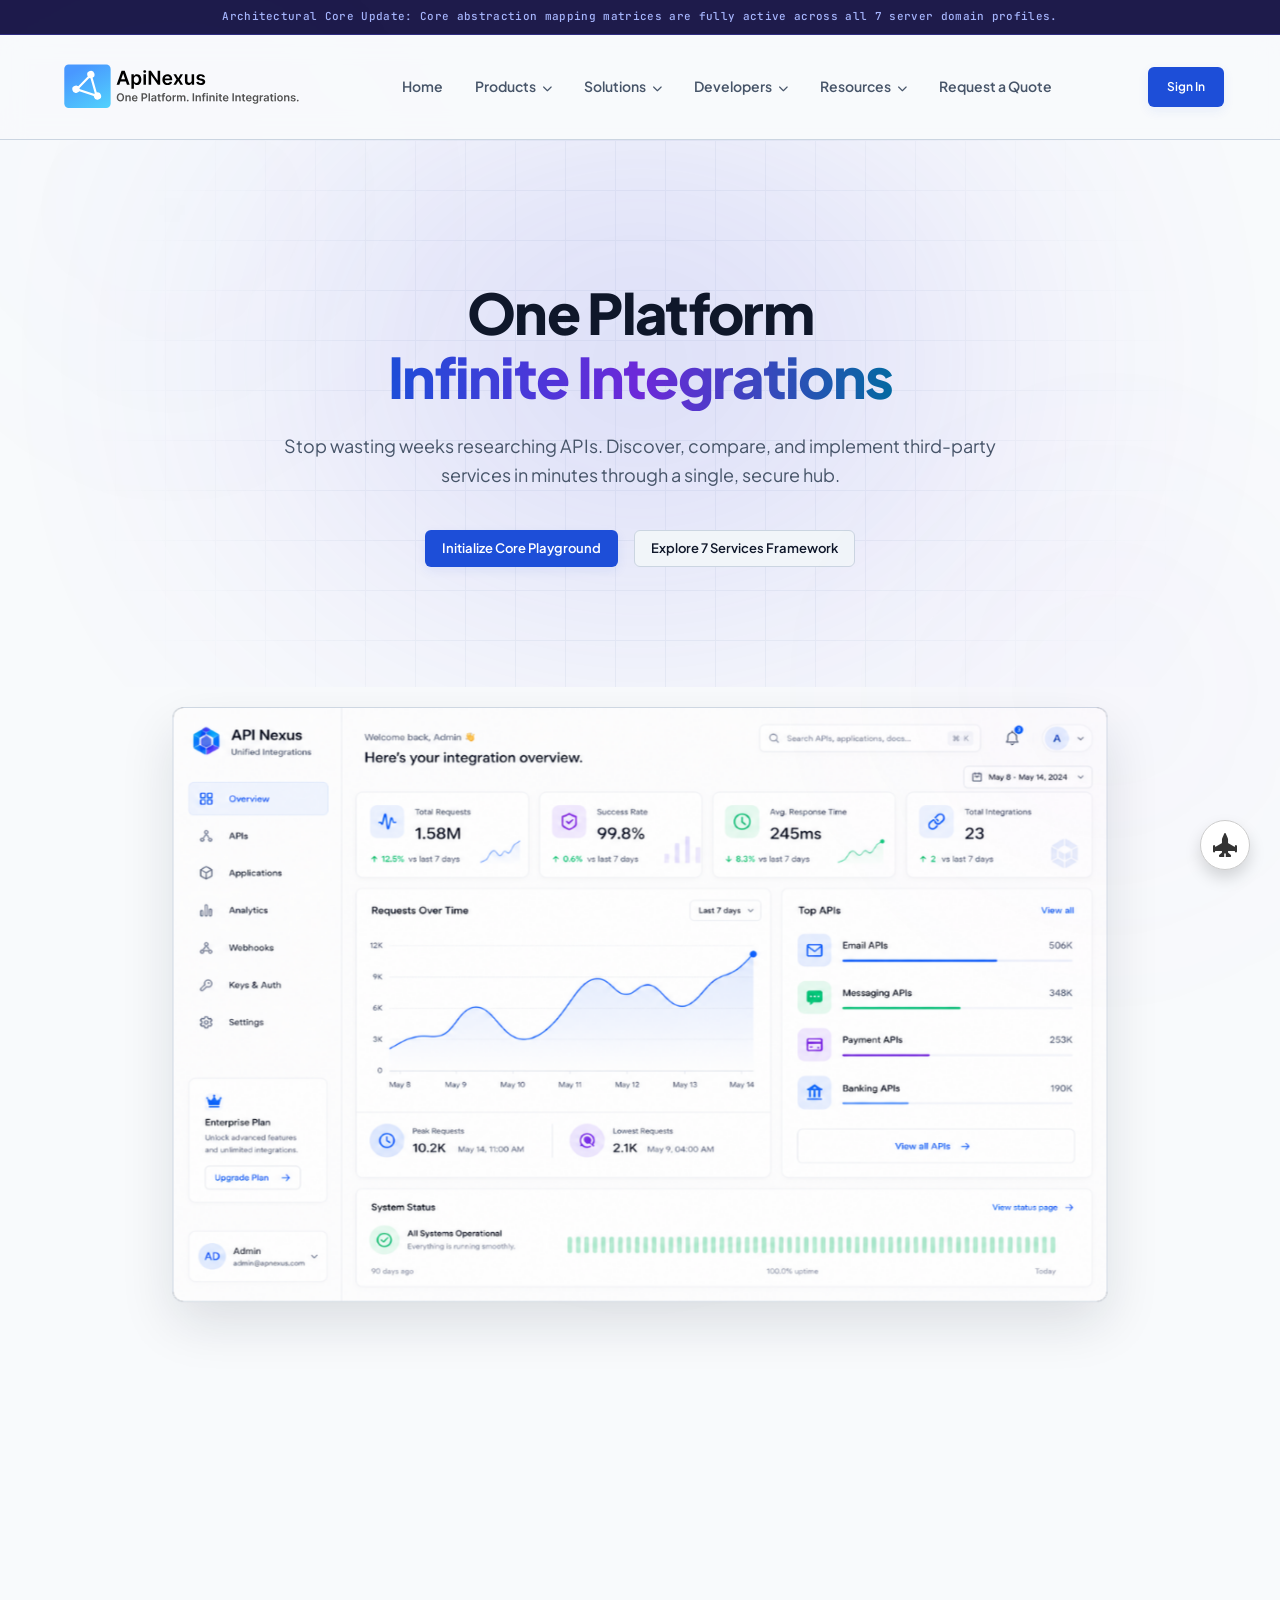
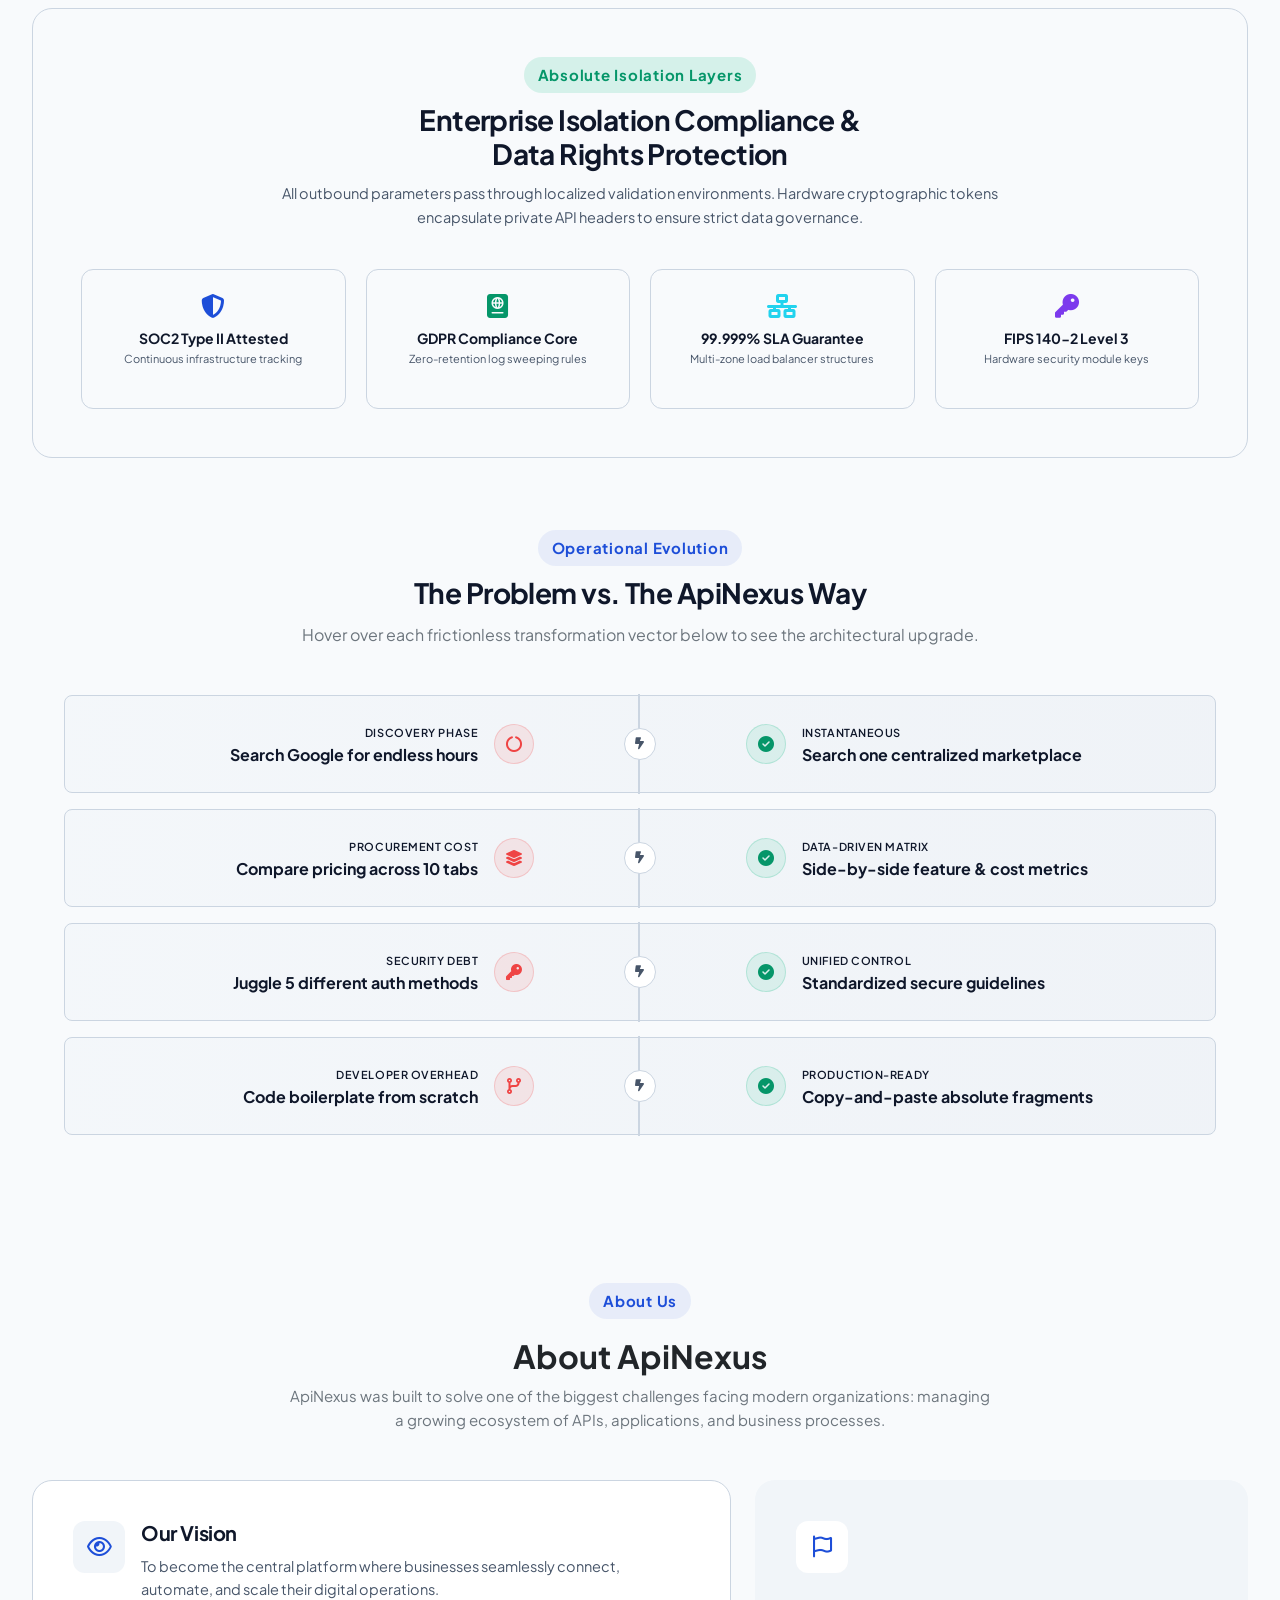
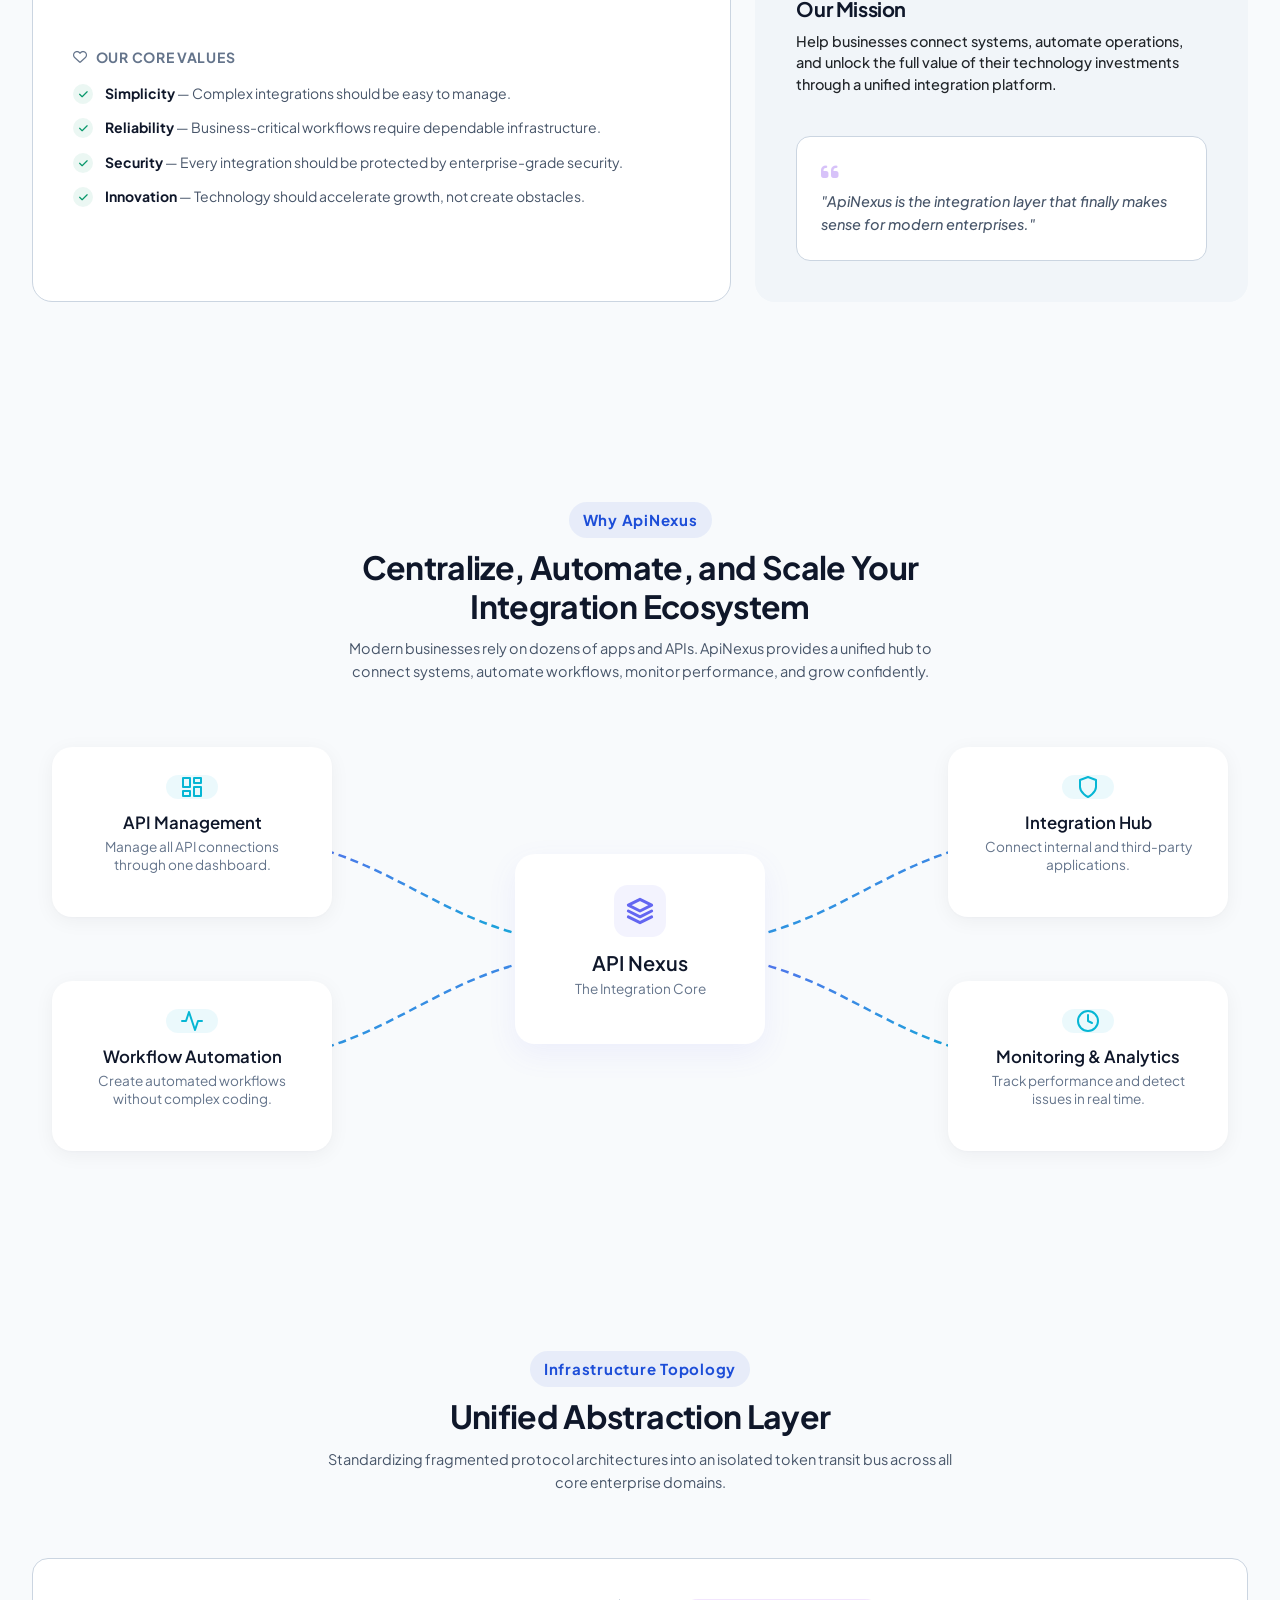
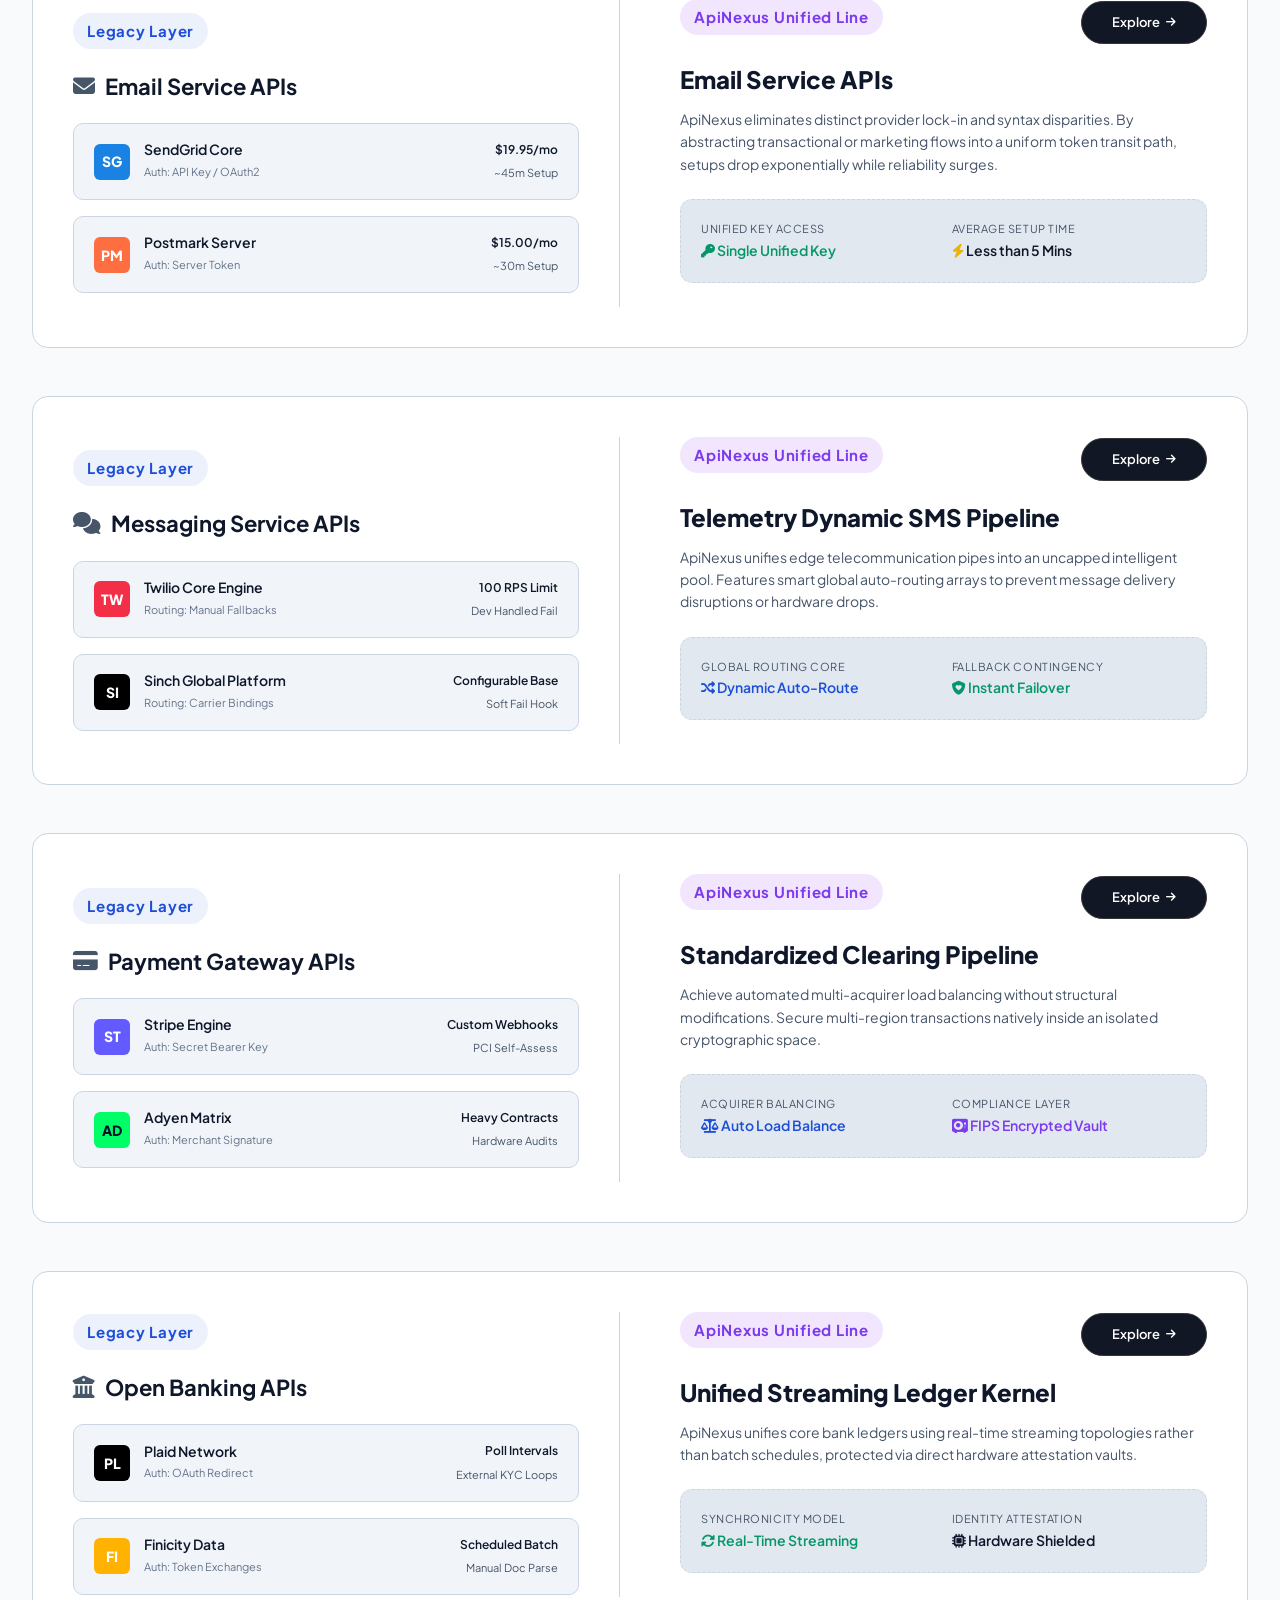
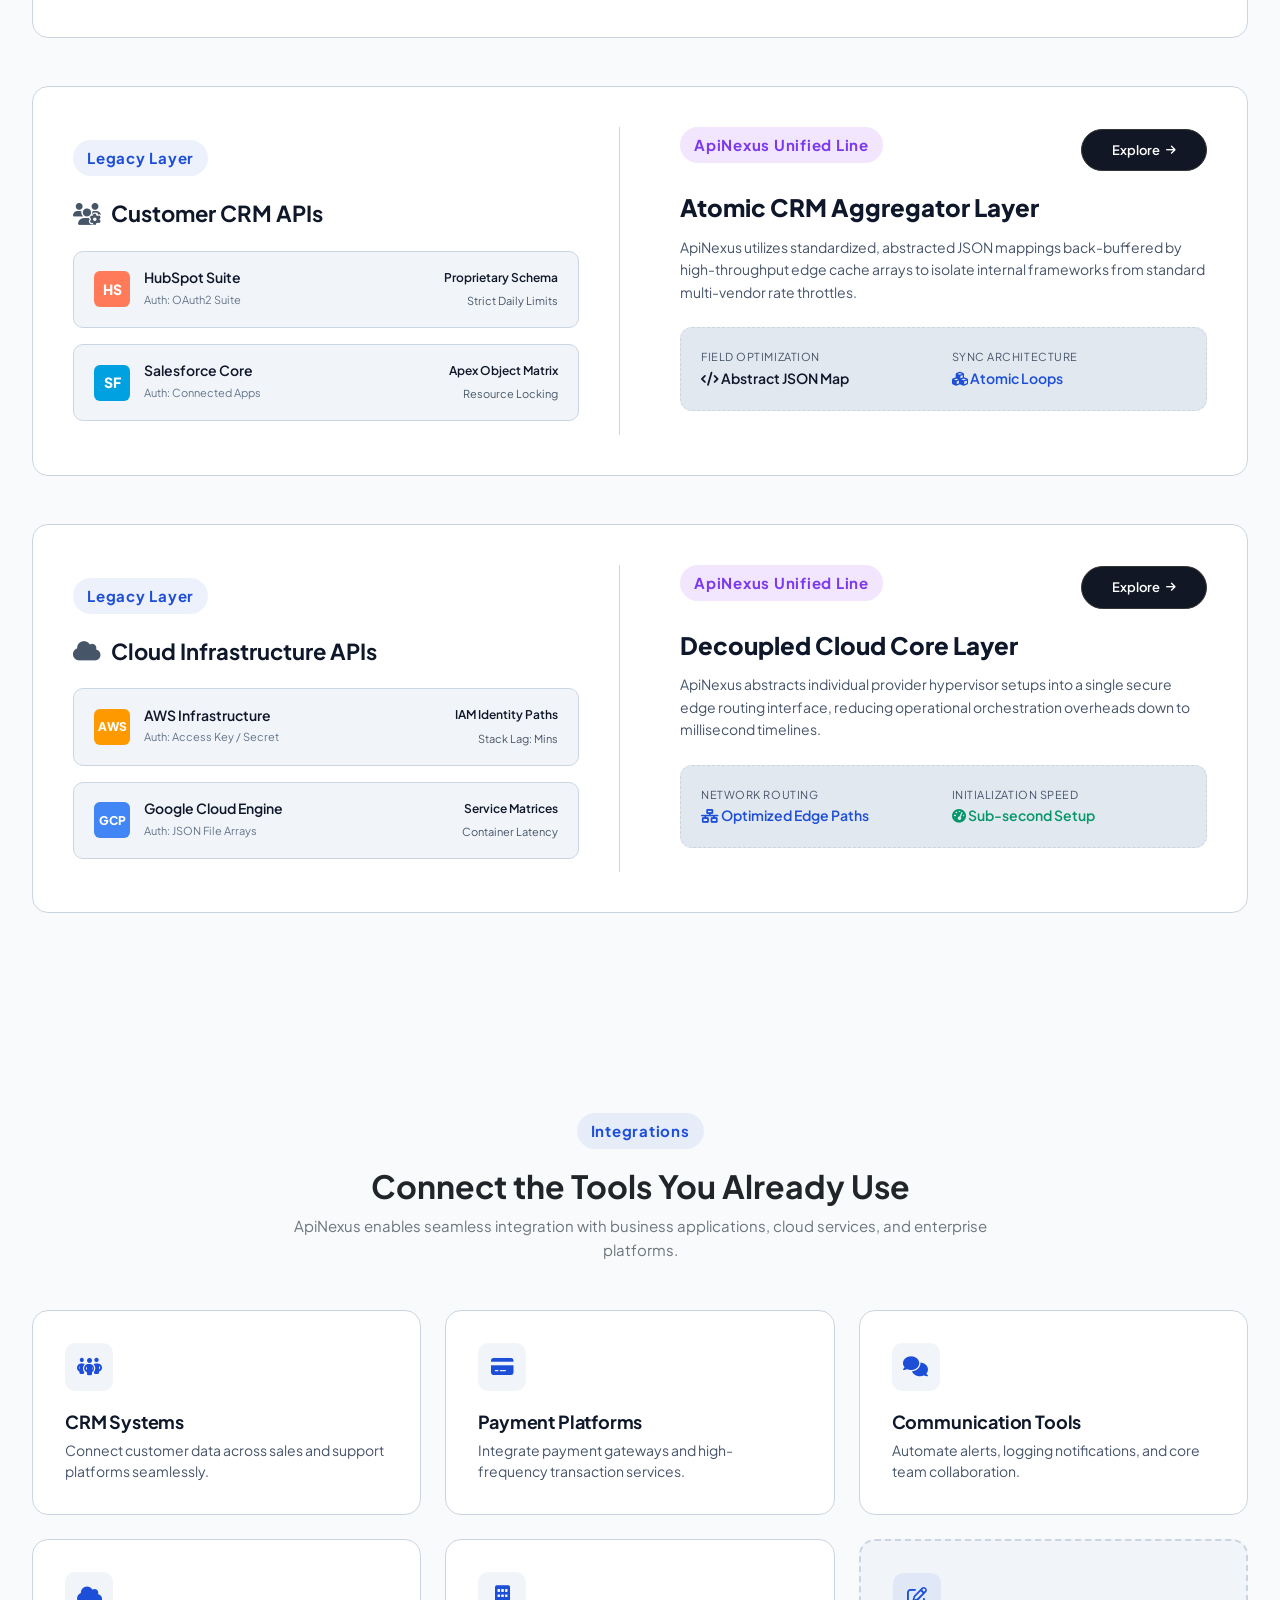
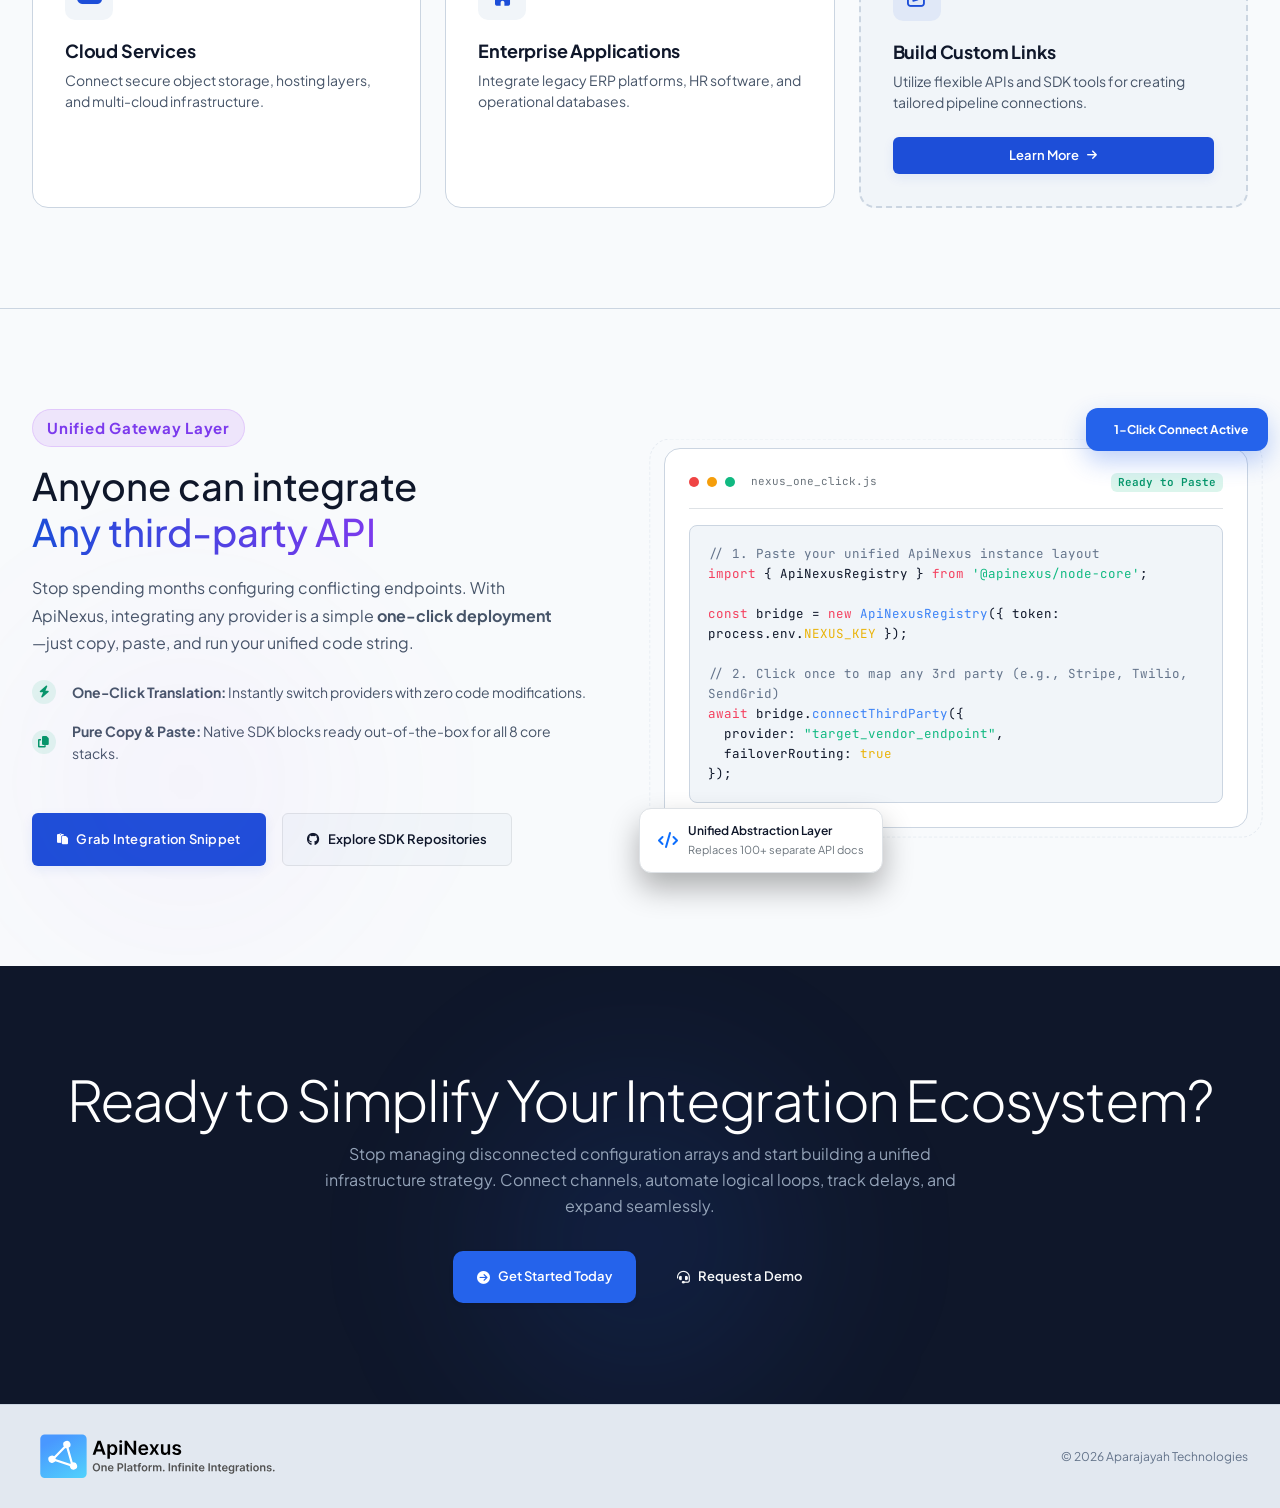
==== commit 06ba0353: "pages redesign" ====
--- a/index.html
+++ b/index.html
@@ -1,12 +1,12 @@
 <!DOCTYPE html>
-<html lang="en" data-theme="dark">
+<html lang="en" data-theme="light">
 
 <head>
     <meta charset="UTF-8">
     <meta name="viewport" content="width=device-width, initial-scale=1.0">
     <link rel="shortcut icon" href="images/fav.png" type="image/x-icon">
     <title>ApiNexus — Custom Enterprise Integration Orchestrator</title>
-     <link href="https://cdn.jsdelivr.net/npm/bootstrap@5.3.2/dist/css/bootstrap.min.css" rel="stylesheet">
+    <link href="https://cdn.jsdelivr.net/npm/bootstrap@5.3.2/dist/css/bootstrap.min.css" rel="stylesheet">
     <link rel="stylesheet" href="https://cdnjs.cloudflare.com/ajax/libs/font-awesome/6.4.0/css/all.min.css">
     <link rel="preconnect" href="https://fonts.googleapis.com">
     <link rel="preconnect" href="https://fonts.gstatic.com" crossorigin>
@@ -24,25 +24,133 @@
     <header class="site-header">
         <div class="container">
             <div class="header-wrapper">
+
                 <div class="logo-block">
                     <img src="images/logo-dark.svg" alt="logo" class="logo-main logo-dark-variant">
                     <img src="images/logo.svg" alt="logo" class="logo-main logo-light-variant">
                 </div>
 
-                <nav class="nav-links-shelf">
-                    <a href="index.html" class="nav-link active">Home</a>
-                    <a href="service-list.html" class="nav-link">API Verticals</a>
-                    <a href="#" class="nav-link">Integration Sandbox</a>
-                    <a href="document.html" class="nav-link">Documents</a>
-                    <a href="quote.html" class="nav-link">Request a Quote</a>
+                <nav class="mega-nav">
+                    <!-- Products --> <a href="#" class="mega-nav-item" style="text-decoration:none;">Home</a>
+                    <div class="mega-nav-item" data-menu="products">
+                        Products <i class="fa-solid fa-chevron-down ms-1" style="font-size:10px;"></i>
+                        <div class="mega-dropdown">
+                            <div>
+                                <h4>Platform</h4>
+                                <a href="#">API Management</a>
+                                <a href="#">Integration Hub</a>
+                                <a href="#">Authentication</a>
+                                <a href="#">API Gateway</a>
+                            </div>
+                            <div>
+                                <h4>Automation</h4>
+                                <a href="#">Workflow Builder</a>
+                                <a href="#">Event Triggers</a>
+                                <a href="#">Scheduled Workflows</a>
+                                <a href="#">Business Automation</a>
+                            </div>
+                            <div>
+                                <h4>Operations</h4>
+                                <a href="#">Monitoring &amp; Analytics</a>
+                                <a href="#">Alerts &amp; Notifications</a>
+                                <a href="#">Activity Logs</a>
+                                <a href="#">Performance Insights</a>
+                            </div>
+                            <div class="mega-featured">
+                                <span><strong>ApiNexus Platform</strong> — One Platform. Infinite
+                                    Integrations.</span>
+                                <a href="#">Explore Platform →</a>
+                            </div>
+                        </div>
+                    </div>
+                    <!-- Solutions -->
+                    <div class="mega-nav-item" data-menu="solutions">
+                        Solutions <i class="fa-solid fa-chevron-down ms-1" style="font-size:10px;"></i>
+                        <div class="mega-dropdown" style="min-width:600px;">
+                            <div>
+                                <h4>By Team</h4>
+                                <a href="#">Developers</a>
+                                <a href="#">Operations Teams</a>
+                                <a href="#">IT Administrators</a>
+                                <a href="#">Product Teams</a>
+                            </div>
+                            <div>
+                                <h4>By Business</h4>
+                                <a href="#">Startups</a>
+                                <a href="#">SMBs</a>
+                                <a href="#">Enterprises</a>
+                                <a href="#">SaaS Companies</a>
+                            </div>
+                            <div>
+                                <h4>Use Cases</h4>
+                                <a href="#">API Ecosystem</a>
+                                <a href="#">Workflow Automation</a>
+                                <a href="#">Data Sync</a>
+                                <a href="#">Enterprise Integrations</a>
+                            </div>
+                            <div class="mega-featured">
+                                <span><strong> Customer Success</strong> See how businesses streamline
+                                    operations.</span>
+                                <a href="#">View Case Studies →</a>
+                            </div>
+                        </div>
+                    </div>
+                    <!-- Developers -->
+                    <div class="mega-nav-item" data-menu="developers">
+                        Developers <i class="fa-solid fa-chevron-down ms-1" style="font-size:10px;"></i>
+                        <div class="mega-dropdown" style="min-width:550px;">
+                            <div>
+                                <h4>Documentation</h4>
+                                <a href="#">Getting Started</a>
+                                <a href="#">API Reference</a>
+                                <a href="#">Authentication Guide</a>
+                                <a href="#">Tutorials</a>
+                            </div>
+                            <div>
+                                <h4>Tools</h4>
+                                <a href="#">API Explorer</a>
+                                <a href="#">Sandbox</a>
+                                <a href="#">SDK Downloads</a>
+                                <a href="#">Webhooks</a>
+                            </div>
+                            <div class="mega-featured">
+                                <span><strong> Developer Hub</strong> Comprehensive docs &amp; resources.</span>
+                                <a href="#">Open Documentation →</a>
+                            </div>
+                        </div>
+                    </div>
+                    <!-- Resources -->
+                    <div class="mega-nav-item" data-menu="resources">
+                        Resources <i class="fa-solid fa-chevron-down ms-1" style="font-size:10px;"></i>
+                        <div class="mega-dropdown" style="min-width:500px;">
+                            <div>
+                                <h4>Learning</h4>
+                                <a href="#">Blog</a>
+                                <a href="#">Guides</a>
+                                <a href="#">Webinars</a>
+                                <a href="#">Whitepapers</a>
+                            </div>
+                            <div>
+                                <h4>Company</h4>
+                                <a href="#">About Us</a>
+                                <a href="#">Contact</a>
+                                <a href="#">Careers</a>
+                                <a href="#">Partners</a>
+                            </div>
+                            <div class="mega-featured">
+                                <span><strong> Latest Updates</strong> New features &amp; improvements.</span>
+                                <a href="#">View Changelog →</a>
+                            </div>
+                        </div>
+                    </div>
+                    <a href="quote.html" class="mega-nav-item" style="text-decoration:none;">Request a Quote</a>
                 </nav>
 
+
+
                 <div class="header-actions-deck">
-                    <button id="masterThemeBtn" class="btn btn-secondary" style="padding: 10px 16px;">
-                        <i id="themeIconSlot" class="fa-solid fa-moon"></i>
-                        <span id="themeLabelText" style="font-size: 12px;"></span>
-                    </button>
-                    <a href="login.html" class="btn btn-primary" style="padding: 10px 18px; font-size: 12px;">Sign In</a>
+                    <a href="login.html" class="btn btn-primary" style="padding: 10px 18px; font-size: 12px;">Sign
+                        In</a>
                 </div>
             </div>
         </div>
@@ -63,226 +171,23 @@
     </section>
 
 
-<section class="showcase-section">
+    <section class="showcase-section">
         <div class="container">
             <div class="showcase-perspective-container">
                 <div class="showcase-window-wrapper" id="parallaxDashboard">
                     <img src="images/dashboard.png" alt="ApiNexus Dashboard Telemetry Overview (Dark Mode)"
-                         class="showcase-image-element theme-variant-dark">
-                    
+                        class="showcase-image-element theme-variant-dark">
+
                     <img src="images/dashboard-white.png" alt="ApiNexus Dashboard Telemetry Overview (Light Mode)"
-                         class="showcase-image-element theme-variant-light">
+                        class="showcase-image-element theme-variant-light">
                 </div>
             </div>
         </div>
     </section>
 
-    
-
-    <section class="api-one-container">
-        <div class="api-one-glow-left"></div>
-        <div class="api-one-glow-right"></div>
-
-        <div class="container py-5 position-relative" style="z-index: 5;">
-            <div class="api-one-header text-center mb-5">
-                <span class="badge-pill-micro">
-                    Operational Evolution
-                </span>
-                <h2 class="h1 fw-extrabold tracking-tight mt-3">The Problem vs. The ApiNexus Way</h2>
-                <p class="text-secondary mt-2 fs-6">Hover over each frictionless transformation vector below to see the architectural upgrade.</p>
-            </div>
-
-            <div class="api-one-stack">
-                
-                <div class="api-one-card">
-                    <div class="row align-items-center g-3 g-lg-4">
-                        <div class="col-12 col-md-5 d-flex align-items-center justify-content-start justify-content-md-end gap-3 text-start text-md-end row-reverse-md">
-                            <div class="api-one-meta">
-                                <span class="api-one-tag context">Discovery Phase</span>
-                                <h4 class="h6 fw-bold mb-0 mt-1">Search Google for endless hours</h4>
-                            </div>
-                            <div class="api-one-marker friction">
-                                <i class="fa-solid fa-circle-notch fa-spin"></i>
-                            </div>
-                        </div>
-                        <div class="col-md-2 d-none d-md-flex justify-content-center align-items-center position-relative h-100 py-2">
-                            <div class="api-one-vector-line"></div>
-                            <div class="api-one-node">
-                                <i class="fa-solid fa-bolt-lightning"></i>
-                            </div>
-                        </div>
-                        <div class="col-12 col-md-5 d-flex align-items-center justify-content-start gap-3 text-start">
-                            <div class="api-one-marker solution">
-                                <i class="fa-solid fa-circle-check"></i>
-                            </div>
-                            <div class="api-one-meta">
-                                <span class="api-one-tag nexus">Instantaneous</span>
-                                <h4 class="h6 fw-bold mb-0 mt-1">Search one centralized marketplace</h4>
-                            </div>
-                        </div>
-                    </div>
-                </div>
-
-                <div class="api-one-card">
-                    <div class="row align-items-center g-3 g-lg-4">
-                        <div class="col-12 col-md-5 d-flex align-items-center justify-content-start justify-content-md-end gap-3 text-start text-md-end row-reverse-md">
-                            <div class="api-one-meta">
-                                <span class="api-one-tag context">Procurement Cost</span>
-                                <h4 class="h6 fw-bold mb-0 mt-1">Compare pricing across 10 tabs</h4>
-                            </div>
-                            <div class="api-one-marker friction">
-                                <i class="fa-solid fa-layer-group"></i>
-                            </div>
-                        </div>
-                        <div class="col-md-2 d-none d-md-flex justify-content-center align-items-center position-relative h-100 py-2">
-                            <div class="api-one-vector-line"></div>
-                            <div class="api-one-node">
-                                <i class="fa-solid fa-bolt-lightning"></i>
-                            </div>
-                        </div>
-                        <div class="col-12 col-md-5 d-flex align-items-center justify-content-start gap-3 text-start">
-                            <div class="api-one-marker solution">
-                                <i class="fa-solid fa-circle-check"></i>
-                            </div>
-                            <div class="api-one-meta">
-                                <span class="api-one-tag nexus">Data-Driven Matrix</span>
-                                <h4 class="h6 fw-bold mb-0 mt-1">Side-by-side feature & cost metrics</h4>
-                            </div>
-                        </div>
-                    </div>
-                </div>
-
-                <div class="api-one-card">
-                    <div class="row align-items-center g-3 g-lg-4">
-                        <div class="col-12 col-md-5 d-flex align-items-center justify-content-start justify-content-md-end gap-3 text-start text-md-end row-reverse-md">
-                            <div class="api-one-meta">
-                                <span class="api-one-tag context">Security Debt</span>
-                                <h4 class="h6 fw-bold mb-0 mt-1">Juggle 5 different auth methods</h4>
-                            </div>
-                            <div class="api-one-marker friction">
-                                <i class="fa-solid fa-key"></i>
-                            </div>
-                        </div>
-                        <div class="col-md-2 d-none d-md-flex justify-content-center align-items-center position-relative h-100 py-2">
-                            <div class="api-one-vector-line"></div>
-                            <div class="api-one-node">
-                                <i class="fa-solid fa-bolt-lightning"></i>
-                            </div>
-                        </div>
-                        <div class="col-12 col-md-5 d-flex align-items-center justify-content-start gap-3 text-start">
-                            <div class="api-one-marker solution">
-                                <i class="fa-solid fa-circle-check"></i>
-                            </div>
-                            <div class="api-one-meta">
-                                <span class="api-one-tag nexus">Unified Control</span>
-                                <h4 class="h6 fw-bold mb-0 mt-1">Standardized secure guidelines</h4>
-                            </div>
-                        </div>
-                    </div>
-                </div>
-
-                <div class="api-one-card">
-                    <div class="row align-items-center g-3 g-lg-4">
-                        <div class="col-12 col-md-5 d-flex align-items-center justify-content-start justify-content-md-end gap-3 text-start text-md-end row-reverse-md">
-                            <div class="api-one-meta">
-                                <span class="api-one-tag context">Developer Overhead</span>
-                                <h4 class="h6 fw-bold mb-0 mt-1">Code boilerplate from scratch</h4>
-                            </div>
-                            <div class="api-one-marker friction">
-                                <i class="fa-solid fa-code-branch"></i>
-                            </div>
-                        </div>
-                        <div class="col-md-2 d-none d-md-flex justify-content-center align-items-center position-relative h-100 py-2">
-                            <div class="api-one-vector-line"></div>
-                            <div class="api-one-node">
-                                <i class="fa-solid fa-bolt-lightning"></i>
-                            </div>
-                        </div>
-                        <div class="col-12 col-md-5 d-flex align-items-center justify-content-start gap-3 text-start">
-                            <div class="api-one-marker solution">
-                                <i class="fa-solid fa-circle-check"></i>
-                            </div>
-                            <div class="api-one-meta">
-                                <span class="api-one-tag nexus">Production-Ready</span>
-                                <h4 class="h6 fw-bold mb-0 mt-1">Copy-and-paste absolute fragments</h4>
-                            </div>
-                        </div>
-                    </div>
-                </div>
-
-            </div>
-        </div>
-    </section>
-
-
-    <section id="api-search-engine" class="section-spacer"
-        style="border-top: 1px solid var(--border-color); position: relative; overflow: hidden;">
-        <div
-            style="position: absolute; width: 400px; height: 400px; background: radial-gradient(circle, rgba(37, 99, 235, 0.06) 0%, transparent 70%); top: 20%; right: -5%; pointer-events: none; filter: blur(60px);">
-        </div>
-
-        <div class="container">
-            <div class="section-header-block text-center" style="margin-bottom: 48px;">
-                <span class="badge-pill-micro">Instant Discovery Hub</span>
-                <h2>Search APIs by Your Requirement</h2>
-                <p>Describe what you need to build in natural language. Our routing core instantly maps your operational
-                    requirements to optimal third-party endpoints.</p>
-            </div>
-
-            <div style="max-width: 960px; margin: 0 auto;">
-
-                <div
-                    style="background-color: var(--bg-surface-primary); border: 1px solid var(--border-color); border-radius: 16px; padding: 28px; box-shadow: 0 15px 35px rgba(0,0,0,0.1); margin-bottom: 32px;">
-                    <div style="position: relative; display: flex; align-items: center;">
-                        <i class="fa-solid fa-magnifying-glass"
-                            style="position: absolute; left: 20px; color: var(--text-secondary); font-size: 18px;"></i>
-                        <input type="text" id="apiRequirementSearchInput"
-                            placeholder="e.g., 'Low-latency global credit card checkout' or 'Send transactional verification emails'..."
-                            style="width: 100%; background-color: var(--bg-surface-secondary); border: 1px solid var(--border-color); color: var(--text-primary); border-radius: 10px; padding: 18px 20px 18px 54px; font-size: 15px; font-family: inherit; outline: none; transition: border-color 0.2s;" />
-                        <button onclick="executeRequirementMappingRoute()" class="btn btn-primary"
-                            style="position: absolute; right: 8px; padding: 10px 20px; font-size: 13px; border-radius: 6px;">
-                            Map Endpoints
-                        </button>
-                    </div>
-
-                    <div style="margin-top: 18px; display: flex; flex-wrap: wrap; align-items: center; gap: 10px;">
-                        <span
-                            style="font-size: 11px; font-weight: 700; text-transform: uppercase; letter-spacing: 0.05em; color: var(--text-muted);">Popular
-                            Specs:</span>
-                        <button class="requirement-chip"
-                            onclick="fillRequirementQuerySpec('High-throughput global transactional billing checkout')">Global
-                            Billing</button>
-                        <button class="requirement-chip"
-                            onclick="fillRequirementQuerySpec('SMS OTP identity verification and fraud prevention tracking')">SMS
-                            Authentication</button>
-                        <button class="requirement-chip"
-                            onclick="fillRequirementQuerySpec('Scalable cloud object ledger logs warehouse storage')">Object
-                            Storage</button>
-                        <button class="requirement-chip"
-                            onclick="fillRequirementQuerySpec('Real-time semantic search language model prompt parsing')">AI
-                            Prompt Synthesis</button>
-                    </div>
-                </div>
-
-                <div id="dynamicRouterDiscoveryGrid" style="display: flex; flex-direction: column; gap: 16px;">
-                </div>
-
-                <div id="routerEmptyStateFeedback"
-                    style="display: none; text-align: center; padding: 48px 24px; border: 1px dashed var(--border-color); border-radius: 12px; background-color: rgba(6,8,12,0.15);">
-                    <i class="fa-solid fa-bezier-curve"
-                        style="font-size: 32px; color: var(--text-muted); margin-bottom: 16px;"></i>
-                    <h4 style="font-size: 16px; font-weight: 600;">No perfect abstraction matrix match found</h4>
-                    <p
-                        style="font-size: 13px; color: var(--text-secondary); max-width: 420px; margin: 4px auto 0 auto;">
-                        Try restructuring your custom operational requirements string or check an alternate architecture
-                        horizontal tab panel.</p>
-                </div>
-            </div>
-        </div>
-    </section>
-
-
-    <section id="sovereignty" class="container">
+
+
+    <section id="sovereignty" class="container mb-4">
         <div class="compliance-backplate-box">
             <div class="text-center" style="max-width: 720px; margin: 0 auto;">
                 <span class="badge-pill-micro"
@@ -320,624 +225,853 @@
         </div>
     </section>
 
-    <!--==========================================================================
-       MODIFIED API SERVICES WITH REQUEST QUOTE ACTIONS
-       ========================================================================== */ -->
-    <section id="services" class="container section-spacer">
-        <div class="section-header-block text-center">
-            <span class="badge-pill-micro">Orchestration Coverage Matrix</span>
-            <h2>Supported Core API Services Verticals</h2>
-            <p>Scale logic across multiple external providers without expanding structural code bases or dependency configuration structures.</p>
-        </div>
-
-        <div class="services-grid-matrix">
-            <div class="service-vector-card">
-                <div>
-                    <div class="service-icon-frame"><i class="fa-solid fa-envelope"></i></div>
-                    <h3>Email Service APIs</h3>
-                    <p>Transactional delivery structures, pipeline logs optimization, and metadata delivery validation
-                        frameworks.</p>
-                    <div class="provider-tags-shelf">
-                        <span class="provider-micro-tag">SendGrid</span><span
-                            class="provider-micro-tag">Postmark</span><span class="provider-micro-tag">Mailgun</span>
-                    </div>
-                </div>
-                <button onclick="location.href='quote.html'" class="btn btn-secondary"
-                    style="width:100%; font-size:12px; padding:10px;"> Request
-                    Quote</button>
-            </div>
-            <div class="service-vector-card">
-                <div>
-                    <div class="service-icon-frame"><i class="fa-solid fa-comments"></i></div>
-                    <h3>Messaging Service APIs</h3>
-                    <p>Global baseline SMS relays, cross-region WhatsApp business accounts, and multi-tier network text
-                        alerts.</p>
-                    <div class="provider-tags-shelf">
-                        <span class="provider-micro-tag">Twilio</span><span class="provider-micro-tag">Sinch</span><span
-                            class="provider-micro-tag">Infobip</span>
-                    </div>
-                </div>
-               <button onclick="location.href='quote.html'" class="btn btn-secondary"
-                    style="width:100%; font-size:12px; padding:10px;"> Request
-                    Quote</button>
-            </div>
-            <div class="service-vector-card">
-                <div>
-                    <div class="service-icon-frame"><i class="fa-solid fa-credit-card"></i></div>
-                    <h3>Payment Gateway APIs</h3>
-                    <p>Secure global card processing systems, localized checkout matrices, and multi-tier membership
-                        tables.</p>
-                    <div class="provider-tags-shelf">
-                        <span class="provider-micro-tag">Stripe</span><span
-                            class="provider-micro-tag">PayPal</span><span class="provider-micro-tag">Adyen</span>
-                    </div>
-                </div>
-               <button onclick="location.href='quote.html'" class="btn btn-secondary"
-                    style="width:100%; font-size:12px; padding:10px;"> Request
-                    Quote</button>
-            </div>
-            <div class="service-vector-card">
-                <div>
-                    <div class="service-icon-frame"><i class="fa-solid fa-building-columns"></i></div>
-                    <h3>Open Banking APIs</h3>
-                    <p>Financial ledger synchronization sweeps, asset validation processing, and instant structural ACH
-                        rails.</p>
-                    <div class="provider-tags-shelf">
-                        <span class="provider-micro-tag">Plaid</span><span class="provider-micro-tag">Tink</span><span
-                            class="provider-micro-tag">Yodlee</span>
-                    </div>
-                </div>
-               <button onclick="location.href='quote.html'" class="btn btn-secondary"
-                    style="width:100%; font-size:12px; padding:10px;"> Request
-                    Quote</button>
-            </div>
-            <div class="service-vector-card">
-                <div>
-                    <div class="service-icon-frame"><i class="fa-solid fa-address-book"></i></div>
-                    <h3>Customer CRM APIs</h3>
-                    <p>Bi-directional profile state synchronization maps, lifecycle funnel tags, and workspace account
-                        data sweeps.</p>
-                    <div class="provider-tags-shelf">
-                        <span class="provider-micro-tag">HubSpot</span><span
-                            class="provider-micro-tag">Salesforce</span><span class="provider-micro-tag">Zoho CRM</span>
-                    </div>
-                </div>
-               <button onclick="location.href='quote.html'" class="btn btn-secondary"
-                    style="width:100%; font-size:12px; padding:10px;"> Request
-                    Quote</button>
-            </div>
-            <div class="service-vector-card">
-                <div>
-                    <div class="service-icon-frame"><i class="fa-solid fa-cloud"></i></div>
-                    <h3>Cloud Infrastructure APIs</h3>
-                    <p>Server compute instance pooling sweeps, distributed storage bucket arrays, and virtualization
-                        routing nodes.</p>
-                    <div class="provider-tags-shelf">
-                        <span class="provider-micro-tag">AWS Core</span><span class="provider-micro-tag">Google
-                            Cloud</span><span class="provider-micro-tag">DigitalOcean</span>
-                    </div>
-                </div>
-                <button onclick="location.href='quote.html'" class="btn btn-secondary"
-                    style="width:100%; font-size:12px; padding:10px;"> Request
-                    Quote</button>
+
+    <section class="container">
+        <div class="api-one-glow-left"></div>
+        <div class="api-one-glow-right"></div>
+
+        <div class="container py-5 position-relative" style="z-index: 5;">
+            <div class="api-one-header text-center mb-5">
+                <span class="badge-pill-micro">
+                    Operational Evolution
+                </span>
+                <h3 style="font-size: 28px; font-weight: 700; margin-bottom: 12px; letter-spacing: -0.02em;">The Problem
+                    vs. The ApiNexus Way</h3>
+                <p class="text-secondary mt-2 fs-6">Hover over each frictionless transformation vector below to see the
+                    architectural upgrade.</p>
+            </div>
+
+            <div class="api-one-stack">
+
+                <div class="api-one-card">
+                    <div class="row align-items-center g-3 g-lg-4">
+                        <div
+                            class="col-12 col-md-5 d-flex align-items-center justify-content-start justify-content-md-end gap-3 text-start text-md-end row-reverse-md">
+                            <div class="api-one-meta">
+                                <span class="api-one-tag context">Discovery Phase</span>
+                                <h4 class="h6 fw-bold mb-0 mt-1">Search Google for endless hours</h4>
+                            </div>
+                            <div class="api-one-marker friction">
+                                <i class="fa-solid fa-circle-notch fa-spin"></i>
+                            </div>
+                        </div>
+                        <div
+                            class="col-md-2 d-none d-md-flex justify-content-center align-items-center position-relative h-100 py-2">
+                            <div class="api-one-vector-line"></div>
+                            <div class="api-one-node">
+                                <i class="fa-solid fa-bolt-lightning"></i>
+                            </div>
+                        </div>
+                        <div class="col-12 col-md-5 d-flex align-items-center justify-content-start gap-3 text-start">
+                            <div class="api-one-marker solution">
+                                <i class="fa-solid fa-circle-check"></i>
+                            </div>
+                            <div class="api-one-meta">
+                                <span class="api-one-tag nexus">Instantaneous</span>
+                                <h4 class="h6 fw-bold mb-0 mt-1">Search one centralized marketplace</h4>
+                            </div>
+                        </div>
+                    </div>
+                </div>
+
+                <div class="api-one-card">
+                    <div class="row align-items-center g-3 g-lg-4">
+                        <div
+                            class="col-12 col-md-5 d-flex align-items-center justify-content-start justify-content-md-end gap-3 text-start text-md-end row-reverse-md">
+                            <div class="api-one-meta">
+                                <span class="api-one-tag context">Procurement Cost</span>
+                                <h4 class="h6 fw-bold mb-0 mt-1">Compare pricing across 10 tabs</h4>
+                            </div>
+                            <div class="api-one-marker friction">
+                                <i class="fa-solid fa-layer-group"></i>
+                            </div>
+                        </div>
+                        <div
+                            class="col-md-2 d-none d-md-flex justify-content-center align-items-center position-relative h-100 py-2">
+                            <div class="api-one-vector-line"></div>
+                            <div class="api-one-node">
+                                <i class="fa-solid fa-bolt-lightning"></i>
+                            </div>
+                        </div>
+                        <div class="col-12 col-md-5 d-flex align-items-center justify-content-start gap-3 text-start">
+                            <div class="api-one-marker solution">
+                                <i class="fa-solid fa-circle-check"></i>
+                            </div>
+                            <div class="api-one-meta">
+                                <span class="api-one-tag nexus">Data-Driven Matrix</span>
+                                <h4 class="h6 fw-bold mb-0 mt-1">Side-by-side feature & cost metrics</h4>
+                            </div>
+                        </div>
+                    </div>
+                </div>
+
+                <div class="api-one-card">
+                    <div class="row align-items-center g-3 g-lg-4">
+                        <div
+                            class="col-12 col-md-5 d-flex align-items-center justify-content-start justify-content-md-end gap-3 text-start text-md-end row-reverse-md">
+                            <div class="api-one-meta">
+                                <span class="api-one-tag context">Security Debt</span>
+                                <h4 class="h6 fw-bold mb-0 mt-1">Juggle 5 different auth methods</h4>
+                            </div>
+                            <div class="api-one-marker friction">
+                                <i class="fa-solid fa-key"></i>
+                            </div>
+                        </div>
+                        <div
+                            class="col-md-2 d-none d-md-flex justify-content-center align-items-center position-relative h-100 py-2">
+                            <div class="api-one-vector-line"></div>
+                            <div class="api-one-node">
+                                <i class="fa-solid fa-bolt-lightning"></i>
+                            </div>
+                        </div>
+                        <div class="col-12 col-md-5 d-flex align-items-center justify-content-start gap-3 text-start">
+                            <div class="api-one-marker solution">
+                                <i class="fa-solid fa-circle-check"></i>
+                            </div>
+                            <div class="api-one-meta">
+                                <span class="api-one-tag nexus">Unified Control</span>
+                                <h4 class="h6 fw-bold mb-0 mt-1">Standardized secure guidelines</h4>
+                            </div>
+                        </div>
+                    </div>
+                </div>
+
+                <div class="api-one-card">
+                    <div class="row align-items-center g-3 g-lg-4">
+                        <div
+                            class="col-12 col-md-5 d-flex align-items-center justify-content-start justify-content-md-end gap-3 text-start text-md-end row-reverse-md">
+                            <div class="api-one-meta">
+                                <span class="api-one-tag context">Developer Overhead</span>
+                                <h4 class="h6 fw-bold mb-0 mt-1">Code boilerplate from scratch</h4>
+                            </div>
+                            <div class="api-one-marker friction">
+                                <i class="fa-solid fa-code-branch"></i>
+                            </div>
+                        </div>
+                        <div
+                            class="col-md-2 d-none d-md-flex justify-content-center align-items-center position-relative h-100 py-2">
+                            <div class="api-one-vector-line"></div>
+                            <div class="api-one-node">
+                                <i class="fa-solid fa-bolt-lightning"></i>
+                            </div>
+                        </div>
+                        <div class="col-12 col-md-5 d-flex align-items-center justify-content-start gap-3 text-start">
+                            <div class="api-one-marker solution">
+                                <i class="fa-solid fa-circle-check"></i>
+                            </div>
+                            <div class="api-one-meta">
+                                <span class="api-one-tag nexus">Production-Ready</span>
+                                <h4 class="h6 fw-bold mb-0 mt-1">Copy-and-paste absolute fragments</h4>
+                            </div>
+                        </div>
+                    </div>
+                </div>
+
             </div>
         </div>
     </section>
 
 
-    <!--==========================================================================
-THE PARADIGM SHIFT: INTERACTIVE VALUE MATRIX (2026 TREND DESIGN)
-=========================================================================-->
-
-    <section id="flow" class="flow-section section-spacer">
+    <section class="section-spacer" id="about">
+        <div class="container">
+
+            <div class="text-center mb-5">
+                <span class="badge-pill-micro">About Us</span>
+                <h2 class="fw-bold text-dark mt-2">About ApiNexus</h2>
+                <p class="text-secondary max-width-700 mx-auto mt-2">ApiNexus was built to solve one of the biggest
+                    challenges facing modern organizations: managing a growing ecosystem of APIs, applications, and
+                    business processes.</p>
+            </div>
+
+            <div class="row g-4 align-items-stretch">
+
+                <div class="col-12 col-lg-7">
+                    <div class="about-vector-card main-vision-pane">
+                        <div class="d-flex align-items-start gap-3 mb-4">
+                            <div class="about-icon-frame">
+                                <i class="fa-regular fa-eye"></i>
+                            </div>
+                            <div>
+                                <h3>Our Vision</h3>
+                                <p class="mb-0">To become the central platform where businesses seamlessly connect,
+                                    automate, and scale their digital operations.</p>
+                            </div>
+                        </div>
+
+                        <h4 class="value-title-tag"><i class="fa-regular fa-heart me-2"></i> Our Core Values</h4>
+                        <div class="value-matrix-list">
+                            <div class="value-matrix-item">
+                                <div class="value-check-icon"><i class="fa-solid fa-check"></i></div>
+                                <div><strong>Simplicity</strong> — Complex integrations should be easy to manage.</div>
+                            </div>
+                            <div class="value-matrix-item">
+                                <div class="value-check-icon"><i class="fa-solid fa-check"></i></div>
+                                <div><strong>Reliability</strong> — Business-critical workflows require dependable
+                                    infrastructure.</div>
+                            </div>
+                            <div class="value-matrix-item">
+                                <div class="value-check-icon"><i class="fa-solid fa-check"></i></div>
+                                <div><strong>Security</strong> — Every integration should be protected by
+                                    enterprise-grade security.</div>
+                            </div>
+                            <div class="value-matrix-item">
+                                <div class="value-check-icon"><i class="fa-solid fa-check"></i></div>
+                                <div><strong>Innovation</strong> — Technology should accelerate growth, not create
+                                    obstacles.</div>
+                            </div>
+                        </div>
+                    </div>
+                </div>
+
+                <div class="col-12 col-lg-5">
+                    <div class="about-vector-card mission-highlight-pane">
+                        <div class="mb-4">
+                            <div class="about-icon-frame mission-icon">
+                                <i class="fa-regular fa-flag"></i>
+                            </div>
+                            <h3>Our Mission</h3>
+                            <p class="fs-16 text-dark fw-medium lh-base">Help businesses connect systems, automate
+                                operations, and unlock the full value of their technology investments through a unified
+                                integration platform.</p>
+                        </div>
+
+                        <div class="about-quote-box">
+                            <div class="quote-accent-mark">
+                                <i class="fa-solid fa-quote-left"></i>
+                            </div>
+                            <p class="quote-text-string">"ApiNexus is the integration layer that finally makes sense for
+                                modern enterprises."</p>
+                        </div>
+                    </div>
+                </div>
+
+            </div>
+        </div>
+    </section>
+
+    <!-- Cross-Vertical Abstraction Matrix Area -->
+    <section class="section-spacer vertical-matrix-section">
         <div class="container">
             <div class="section-header-block text-center">
-                <span class="badge-pill-micro">ApiNexus simplifies connectivity</span>
-                <h2>Centralized Hub for Integrations</h2>
-                <p>Instead of spending weeks studying massive documentation libraries and struggling with complex
-                    security setups, we do the heavy lifting for you. We design the infrastructure and give you clean
-                    scripts to drop right into your site.</p>
-            </div>
-
-            <div class="flow-diagram-container">
-                <div class="flow-column inputs">
-                    <div class="flow-node-item">
-                        <div class="flow-node-box"><i class="fa-solid fa-bullseye"></i></div>
-                        <span>Your Goals</span>
-                        <div class="flow-metric-tag">1. Define</div>
-                    </div>
-                    <div class="flow-node-item" style="right: 80px">
-                        <div class="flow-node-box"><i class="fa-solid fa-wand-magic-sparkles"></i></div>
-                        <span>Feature Needs</span>
-                        <div class="flow-metric-tag">2. Match</div>
-                    </div>
-                    <div class="flow-node-item" style="right: 80px">
-                        <div class="flow-node-box"><i class="fa-solid fa-shuffle"></i></div>
-                        <span>Provider Audits</span>
-                        <div class="flow-metric-tag">3. Evaluate</div>
-                    </div>
-                    <div class="flow-node-item">
-                        <div class="flow-node-box"><i class="fa-solid fa-gears"></i></div>
-                        <span>Current Stack</span>
-                        <div class="flow-metric-tag">4. Connect</div>
-                    </div>
-                </div>
-
-                <div class="flow-center-hub">
-                    <div class="hub-ring outer"></div>
-                    <div class="hub-ring mid"></div>
-                    <div class="hub-core-sphere">
-                        <i class="fa-solid fa-circle-nodes"></i>
-                    </div>
-
-                    <svg class="flow-connections-svg" viewBox="0 0 500 400" preserveAspectRatio="none">
-                        <defs>
-                            <linearGradient id="incomingGrad" x1="0%" y1="0%" x2="100%" y2="0%">
-                                <stop offset="0%" stop-color="var(--border-color)" stop-opacity="0.2" />
-                                <stop offset="100%" stop-color="var(--accent-purple)" />
-                            </linearGradient>
-                            <linearGradient id="outgoingGrad" x1="0%" y1="0%" x2="100%" y2="0%">
-                                <stop offset="0%" stop-color="var(--accent-purple)" />
-                                <stop offset="100%" stop-color="var(--brand-primary)" />
-                            </linearGradient>
-                        </defs>
-                        <path class="flow-line incoming" d="M 120 40 C 200 40, 200 200, 250 200" />
-                        <path class="flow-line incoming" d="M 120 140 C 180 140, 200 200, 250 200" />
-                        <path class="flow-line incoming" d="M 120 240 C 180 240, 200 200, 250 200" />
-                        <path class="flow-line incoming" d="M 120 340 C 200 340, 200 200, 250 200" />
-                        <path class="flow-line outgoing" d="M 250 200 C 300 200, 300 40, 380 40" />
-                        <path class="flow-line outgoing" d="M 250 200 C 320 200, 320 140, 380 140" />
-                        <path class="flow-line outgoing" d="M 250 200 C 320 200, 320 240, 380 240" />
-                        <path class="flow-line outgoing" d="M 250 200 C 300 200, 300 340, 380 340" />
-                    </svg>
-                </div>
-
-                <div class="flow-column outputs">
-                    <div class="flow-node-item">
-                        <div class="flow-node-box"
-                            style="border-color: var(--accent-purple); color: var(--accent-purple);"><i
-                                class="fa-solid fa-lightbulb"></i></div>
-                        <span>Perfect Vendor</span>
-                        <div class="flow-metric-tag"
-                            style="border-color: var(--accent-purple); color: var(--accent-purple);">Selected</div>
-                    </div>
-                    <div class="flow-node-item" style="left: 80px">
-                        <div class="flow-node-box"
-                            style="border-color: var(--accent-success); color: var(--accent-success);"><i
-                                class="fa-solid fa-handshake-angle"></i></div>
-                        <span>Unified Token</span>
-                        <div class="flow-metric-tag"
-                            style="border-color: var(--accent-success); color: var(--accent-success);">Secure</div>
-                    </div>
-                    <div class="flow-node-item" style="left: 80px">
-                        <div class="flow-node-box" style="border-color: #f59e0b; color: #f59e0b;"><i
-                                class="fa-solid fa-book-open"></i></div>
-                        <span>Drop-In Scripts</span>
-                        <div class="flow-metric-tag" style="border-color: #f59e0b; color: #f59e0b;">Ready</div>
-                    </div>
-                    <div class="flow-node-item">
-                        <div class="flow-node-box" style="border-color: #22d3ee; color: #22d3ee;"><i
-                                class="fa-solid fa-circle-check"></i></div>
-                        <span>Live Tracking</span>
-                        <div class="flow-metric-tag" style="border-color: #22d3ee; color: #22d3ee;">Active</div>
-                    </div>
-                </div>
-            </div>
+                <span class="badge-pill-micro">
+                    Why ApiNexus
+                </span>
+                <h2>Centralize, Automate, and Scale Your Integration Ecosystem</h2>
+                <p>Modern businesses rely on dozens of apps and APIs. ApiNexus provides a unified hub to connect
+                    systems, automate workflows, monitor performance, and grow confidently.</p>
+            </div>
+            <div class="nexus-container" id="nexusContainer">
+                <svg class="svg-lines" id="svgLines">
+                    <defs>
+                        <linearGradient id="line-gradient" x1="0%" y1="0%" x2="100%" y2="100%">
+                            <stop offset="0%" stop-color="#6366f1" />
+                            <stop offset="100%" stop-color="#06b6d4" />
+                        </linearGradient>
+                    </defs>
+                    <path id="path1" class="connection-line" d="" />
+                    <path id="path2" class="connection-line" d="" />
+                    <path id="path3" class="connection-line" d="" />
+                    <path id="path4" class="connection-line" d="" />
+                </svg>
+
+                <div class="node center-hub" id="hub">
+                    <div class="icon-wrapper">
+                        <svg width="28" height="28" viewBox="0 0 24 24" fill="none" stroke="currentColor"
+                            stroke-width="2.5" stroke-linecap="round" stroke-linejoin="round">
+                            <polygon points="12 2 2 7 12 12 22 7 12 2"></polygon>
+                            <polyline points="2 17 12 22 22 17"></polyline>
+                            <polyline points="2 12 12 17 22 12"></polyline>
+                        </svg>
+                    </div>
+                    <h2>API Nexus</h2>
+                    <p>The Integration Core</p>
+                </div>
+
+                <div class="node top-left" id="node1">
+                    <div class="icon-wrapper">
+                        <svg width="24" height="24" viewBox="0 0 24 24" fill="none" stroke="currentColor"
+                            stroke-width="2" stroke-linecap="round" stroke-linejoin="round">
+                            <rect x="3" y="3" width="7" height="9"></rect>
+                            <rect x="14" y="3" width="7" height="5"></rect>
+                            <rect x="14" y="12" width="7" height="9"></rect>
+                            <rect x="3" y="16" width="7" height="5"></rect>
+                        </svg>
+                    </div>
+                    <h3>API Management</h3>
+                    <p>Manage all API connections through one dashboard.</p>
+                </div>
+
+                <div class="node bottom-left" id="node2">
+                    <div class="icon-wrapper">
+                        <svg width="24" height="24" viewBox="0 0 24 24" fill="none" stroke="currentColor"
+                            stroke-width="2" stroke-linecap="round" stroke-linejoin="round">
+                            <polyline points="22 12 18 12 15 21 9 3 6 12 2 12"></polyline>
+                        </svg>
+                    </div>
+                    <h3>Workflow Automation</h3>
+                    <p>Create automated workflows without complex coding.</p>
+                </div>
+
+                <div class="node top-right" id="node3">
+                    <div class="icon-wrapper">
+                        <svg width="24" height="24" viewBox="0 0 24 24" fill="none" stroke="currentColor"
+                            stroke-width="2" stroke-linecap="round" stroke-linejoin="round">
+                            <path d="M12 22s8-4 8-10V5l-8-3-8 3v7c0 6 8 10 8 10z"></path>
+                        </svg>
+                    </div>
+                    <h3>Integration Hub</h3>
+                    <p>Connect internal and third-party applications.</p>
+                </div>
+
+                <div class="node bottom-right" id="node4">
+                    <div class="icon-wrapper">
+                        <svg width="24" height="24" viewBox="0 0 24 24" fill="none" stroke="currentColor"
+                            stroke-width="2" stroke-linecap="round" stroke-linejoin="round">
+                            <circle cx="12" cy="12" r="10"></circle>
+                            <polyline points="12 6 12 12 16 14"></polyline>
+                        </svg>
+                    </div>
+                    <h3>Monitoring & Analytics</h3>
+                    <p>Track performance and detect issues in real time.</p>
+                </div>
+            </div>
+
         </div>
     </section>
 
 
 
-<!-- Cross-Vertical Abstraction Matrix Area -->
-<section class="section-spacer vertical-matrix-section">
-    <div class="container">
-        <div class="section-header-block text-center">
-            <span class="badge-pill-micro">Infrastructure Topology</span>
-            <h2>Unified Abstraction Layer</h2>
-            <p>Standardizing fragmented protocol architectures into an isolated token transit bus across all core enterprise domains.</p>
-        </div>
-
-        <div class="matrix-grid-container">
-            
-            <!-- 1. Email Vertical Row -->
-            <div class="matrix-row-card">
-                <!-- Left Column: Legacy Layer -->
-                <div class="matrix-col-legacy">
-                    <span class="badge-pill-micro legacy-badge">Legacy Layer</span>
-                    <h3 class="matrix-column-title">
-                        <i class="fa-solid fa-envelope"></i> Legacy Email Channels
-                    </h3>
-                    
-                    <div class="legacy-stack">
-                        <!-- SendGrid -->
-                        <div class="legacy-provider-card">
-                            <div class="provider-info-group">
-                                <div class="provider-logo-avatar bg-sendgrid">SG</div>
-                                <div>
-                                    <h4>SendGrid Core</h4>
-                                    <span class="meta-subtext">Auth: API Key / OAuth2</span>
-                                </div>
-                            </div>
-                            <div class="provider-metrics">
-                                <span class="metric-primary">$19.95/mo</span>
-                                <span class="metric-secondary">~45m Setup</span>
-                            </div>
-                        </div>
-                        
-                        <!-- Postmark -->
-                        <div class="legacy-provider-card">
-                            <div class="provider-info-group">
-                                <div class="provider-logo-avatar bg-postmark">PM</div>
-                                <div>
-                                    <h4>Postmark Server</h4>
-                                    <span class="meta-subtext">Auth: Server Token</span>
-                                </div>
-                            </div>
-                            <div class="provider-metrics">
-                                <span class="metric-primary">$15.00/mo</span>
-                                <span class="metric-secondary">~30m Setup</span>
-                            </div>
-                        </div>
-                    </div>
-                </div>
-                
-                <!-- Right Column: ApiNexus Unified Engine -->
-                <div class="matrix-col-unified">
-                    <!-- Inline Header: Badge Left, CTA Right -->
-                    <div class="unified-card-header">
-                        <span class="badge-pill-micro unified-badge">ApiNexus Unified Line</span>
-                        <a href="details-email.html" class="btn-matrix-explore">Explore <i class="fa-solid fa-arrow-right"></i></a>
-                    </div>
-
-                    <h3 class="unified-title">Abstracted Multi-Provider Email</h3>
-                    <p class="unified-description">
-                        ApiNexus eliminates distinct provider lock-in and syntax disparities. By abstracting transactional or marketing flows into a uniform token transit path, setups drop exponentially while reliability surges.
-                    </p>
-                    
-                    <div class="unified-stats-grid">
-                        <div class="stat-box">
-                            <span class="stat-label">Unified Key Access</span>
-                            <span class="stat-value text-success"><i class="fa-solid fa-key"></i> Single Unified Key</span>
-                        </div>
-                        <div class="stat-box">
-                            <span class="stat-label">Average Setup Time</span>
-                            <span class="stat-value"><i class="fa-solid fa-bolt text-warning"></i> Less than 5 Mins</span>
-                        </div>
-                    </div>
-                </div>
-            </div>
-
-            <!-- 2. Messaging/SMS Vertical Row -->
-            <div class="matrix-row-card">
-                <div class="matrix-col-legacy">
-                    <span class="badge-pill-micro legacy-badge">Legacy Layer</span>
-                    <h3 class="matrix-column-title">
-                        <i class="fa-solid fa-comments"></i> Fragmented SMS Hardware
-                    </h3>
-                    <div class="legacy-stack">
-                        <div class="legacy-provider-card">
-                            <div class="provider-info-group">
-                                <div class="provider-logo-avatar bg-twilio">TW</div>
-                                <div>
-                                    <h4>Twilio Core Engine</h4>
-                                    <span class="meta-subtext">Routing: Manual Fallbacks</span>
-                                </div>
-                            </div>
-                            <div class="provider-metrics">
-                                <span class="metric-primary">100 RPS Limit</span>
-                                <span class="metric-secondary">Dev Handled Fail</span>
-                            </div>
-                        </div>
-                        <div class="legacy-provider-card">
-                            <div class="provider-info-group">
-                                <div class="provider-logo-avatar bg-sinch">SI</div>
-                                <div>
-                                    <h4>Sinch Global Platform</h4>
-                                    <span class="meta-subtext">Routing: Carrier Bindings</span>
-                                </div>
-                            </div>
-                            <div class="provider-metrics">
-                                <span class="metric-primary">Configurable Base</span>
-                                <span class="metric-secondary">Soft Fail Hook</span>
-                            </div>
-                        </div>
-                    </div>
-                </div>
-                <div class="matrix-col-unified">
-                    <div class="unified-card-header">
-                        <span class="badge-pill-micro unified-badge">ApiNexus Unified Line</span>
-                        <a href="details-messaging.html" class="btn-matrix-explore">Explore <i class="fa-solid fa-arrow-right"></i></a>
-                    </div>
-
-                    <h3 class="unified-title">Telemetry Dynamic SMS Pipeline</h3>
-                    <p class="unified-description">
-                        ApiNexus unifies edge telecommunication pipes into an uncapped intelligent pool. Features smart global auto-routing arrays to prevent message delivery disruptions or hardware drops.
-                    </p>
-                    <div class="unified-stats-grid">
-                        <div class="stat-box">
-                            <span class="stat-label">Global Routing Core</span>
-                            <span class="stat-value text-brand"><i class="fa-solid fa-shuffle"></i> Dynamic Auto-Route</span>
-                        </div>
-                        <div class="stat-box">
-                            <span class="stat-label">Fallback Contingency</span>
-                            <span class="stat-value text-success"><i class="fa-solid fa-shield-heart"></i> Instant Failover</span>
-                        </div>
-                    </div>
-                </div>
-            </div>
-
-            <!-- 3. Payment Vertical Row -->
-            <div class="matrix-row-card">
-                <div class="matrix-col-legacy">
-                    <span class="badge-pill-micro legacy-badge">Legacy Layer</span>
-                    <h3 class="matrix-column-title">
-                        <i class="fa-solid fa-credit-card"></i> Disparate Payment Ledgers
-                    </h3>
-                    <div class="legacy-stack">
-                        <div class="legacy-provider-card">
-                            <div class="provider-info-group">
-                                <div class="provider-logo-avatar bg-stripe">ST</div>
-                                <div>
-                                    <h4>Stripe Engine</h4>
-                                    <span class="meta-subtext">Auth: Secret Bearer Key</span>
-                                </div>
-                            </div>
-                            <div class="provider-metrics">
-                                <span class="metric-primary">Custom Webhooks</span>
-                                <span class="metric-secondary">PCI Self-Assess</span>
-                            </div>
-                        </div>
-                        <div class="legacy-provider-card">
-                            <div class="provider-info-group">
-                                <div class="provider-logo-avatar bg-adyen">AD</div>
-                                <div>
-                                    <h4>Adyen Matrix</h4>
-                                    <span class="meta-subtext">Auth: Merchant Signature</span>
-                                </div>
-                            </div>
-                            <div class="provider-metrics">
-                                <span class="metric-primary">Heavy Contracts</span>
-                                <span class="metric-secondary">Hardware Audits</span>
-                            </div>
-                        </div>
-                    </div>
-                </div>
-                <div class="matrix-col-unified">
-                    <div class="unified-card-header">
-                        <span class="badge-pill-micro unified-badge">ApiNexus Unified Line</span>
-                        <a href="details-payment.html" class="btn-matrix-explore">Explore <i class="fa-solid fa-arrow-right"></i></a>
-                    </div>
-
-                    <h3 class="unified-title">Standardized Clearing Pipeline</h3>
-                    <p class="unified-description">
-                        Achieve automated multi-acquirer load balancing without structural modifications. Secure multi-region transactions natively inside an isolated cryptographic space.
-                    </p>
-                    <div class="unified-stats-grid">
-                        <div class="stat-box">
-                            <span class="stat-label">Acquirer Balancing</span>
-                            <span class="stat-value text-brand"><i class="fa-solid fa-scale-balanced"></i> Auto Load Balance</span>
-                        </div>
-                        <div class="stat-box">
-                            <span class="stat-label">Compliance Layer</span>
-                            <span class="stat-value text-purple"><i class="fa-solid fa-vault"></i> FIPS Encrypted Vault</span>
-                        </div>
-                    </div>
-                </div>
-            </div>
-
-            <!-- 4. Banking Kernels Row -->
-            <div class="matrix-row-card">
-                <div class="matrix-col-legacy">
-                    <span class="badge-pill-micro legacy-badge">Legacy Layer</span>
-                    <h3 class="matrix-column-title">
-                        <i class="fa-solid fa-building-columns"></i> Fragmented Open Banking
-                    </h3>
-                    <div class="legacy-stack">
-                        <div class="legacy-provider-card">
-                            <div class="provider-info-group">
-                                <div class="provider-logo-avatar bg-plaid">PL</div>
-                                <div>
-                                    <h4>Plaid Network</h4>
-                                    <span class="meta-subtext">Auth: OAuth Redirect</span>
-                                </div>
-                            </div>
-                            <div class="provider-metrics">
-                                <span class="metric-primary">Poll Intervals</span>
-                                <span class="metric-secondary">External KYC Loops</span>
-                            </div>
-                        </div>
-                        <div class="legacy-provider-card">
-                            <div class="provider-info-group">
-                                <div class="provider-logo-avatar bg-finicity">FI</div>
-                                <div>
-                                    <h4>Finicity Data</h4>
-                                    <span class="meta-subtext">Auth: Token Exchanges</span>
-                                </div>
-                            </div>
-                            <div class="provider-metrics">
-                                <span class="metric-primary">Scheduled Batch</span>
-                                <span class="metric-secondary">Manual Doc Parse</span>
-                            </div>
-                        </div>
-                    </div>
-                </div>
-                <div class="matrix-col-unified">
-                    <div class="unified-card-header">
-                        <span class="badge-pill-micro unified-badge">ApiNexus Unified Line</span>
-                        <a href="details-banking.html" class="btn-matrix-explore">Explore <i class="fa-solid fa-arrow-right"></i></a>
-                    </div>
-
-                    <h3 class="unified-title">Unified Streaming Ledger Kernel</h3>
-                    <p class="unified-description">
-                        ApiNexus unifies core bank ledgers using real-time streaming topologies rather than batch schedules, protected via direct hardware attestation vaults.
-                    </p>
-                    <div class="unified-stats-grid">
-                        <div class="stat-box">
-                            <span class="stat-label">Synchronicity Model</span>
-                            <span class="stat-value text-success"><i class="fa-solid fa-rotate"></i> Real-Time Streaming</span>
-                        </div>
-                        <div class="stat-box">
-                            <span class="stat-label">Identity Attestation</span>
-                            <span class="stat-value"><i class="fa-solid fa-microchip"></i> Hardware Shielded</span>
-                        </div>
-                    </div>
-                </div>
-            </div>
-
-            <!-- 5. CRM Data Sync Row -->
-            <div class="matrix-row-card">
-                <div class="matrix-col-legacy">
-                    <span class="badge-pill-micro legacy-badge">Legacy Layer</span>
-                    <h3 class="matrix-column-title">
-                        <i class="fa-solid fa-users-gear"></i> Fragmented Customer Objects
-                    </h3>
-                    <div class="legacy-stack">
-                        <div class="legacy-provider-card">
-                            <div class="provider-info-group">
-                                <div class="provider-logo-avatar bg-hubspot">HS</div>
-                                <div>
-                                    <h4>HubSpot Suite</h4>
-                                    <span class="meta-subtext">Auth: OAuth2 Suite</span>
-                                </div>
-                            </div>
-                            <div class="provider-metrics">
-                                <span class="metric-primary">Proprietary Schema</span>
-                                <span class="metric-secondary">Strict Daily Limits</span>
-                            </div>
-                        </div>
-                        <div class="legacy-provider-card">
-                            <div class="provider-info-group">
-                                <div class="provider-logo-avatar bg-salesforce">SF</div>
-                                <div>
-                                    <h4>Salesforce Core</h4>
-                                    <span class="meta-subtext">Auth: Connected Apps</span>
-                                </div>
-                            </div>
-                            <div class="provider-metrics">
-                                <span class="metric-primary">Apex Object Matrix</span>
-                                <span class="metric-secondary">Resource Locking</span>
-                            </div>
-                        </div>
-                    </div>
-                </div>
-                <div class="matrix-col-unified">
-                    <div class="unified-card-header">
-                        <span class="badge-pill-micro unified-badge">ApiNexus Unified Line</span>
-                        <a href="details-crm.html" class="btn-matrix-explore">Explore <i class="fa-solid fa-arrow-right"></i></a>
-                    </div>
-
-                    <h3 class="unified-title">Atomic CRM Aggregator Layer</h3>
-                    <p class="unified-description">
-                        ApiNexus utilizes standardized, abstracted JSON mappings back-buffered by high-throughput edge cache arrays to isolate internal frameworks from standard multi-vendor rate throttles.
-                    </p>
-                    <div class="unified-stats-grid">
-                        <div class="stat-box">
-                            <span class="stat-label">Field Optimization</span>
-                            <span class="stat-value"><i class="fa-solid fa-code"></i> Abstract JSON Map</span>
-                        </div>
-                        <div class="stat-box">
-                            <span class="stat-label">Sync Architecture</span>
-                            <span class="stat-value text-brand"><i class="fa-solid fa-cubes"></i> Atomic Loops</span>
-                        </div>
-                    </div>
-                </div>
-            </div>
-
-            <!-- 6. Cloud Infrastructure Row -->
-            <div class="matrix-row-card">
-                <div class="matrix-col-legacy">
-                    <span class="badge-pill-micro legacy-badge">Legacy Layer</span>
-                    <h3 class="matrix-column-title">
-                        <i class="fa-solid fa-cloud"></i> Multi-Cloud Infrastructure
-                    </h3>
-                    <div class="legacy-stack">
-                        <div class="legacy-provider-card">
-                            <div class="provider-info-group">
-                                <div class="provider-logo-avatar bg-aws">AWS</div>
-                                <div>
-                                    <h4>AWS Infrastructure</h4>
-                                    <span class="meta-subtext">Auth: Access Key / Secret</span>
-                                </div>
-                            </div>
-                            <div class="provider-metrics">
-                                <span class="metric-primary">IAM Identity Paths</span>
-                                <span class="metric-secondary">Stack Lag: Mins</span>
-                            </div>
-                        </div>
-                        <div class="legacy-provider-card">
-                            <div class="provider-info-group">
-                                <div class="provider-logo-avatar bg-gcp">GCP</div>
-                                <div>
-                                    <h4>Google Cloud Engine</h4>
-                                    <span class="meta-subtext">Auth: JSON File Arrays</span>
-                                </div>
-                            </div>
-                            <div class="provider-metrics">
-                                <span class="metric-primary">Service Matrices</span>
-                                <span class="metric-secondary">Container Latency</span>
-                            </div>
-                        </div>
-                    </div>
-                </div>
-                <div class="matrix-col-unified">
-                    <div class="unified-card-header">
-                        <span class="badge-pill-micro unified-badge">ApiNexus Unified Line</span>
-                        <a href="details-cloud.html" class="btn-matrix-explore">Explore <i class="fa-solid fa-arrow-right"></i></a>
-                    </div>
-
-                    <h3 class="unified-title">Decoupled Cloud Core Layer</h3>
-                    <p class="unified-description">
-                        ApiNexus abstracts individual provider hypervisor setups into a single secure edge routing interface, reducing operational orchestration overheads down to millisecond timelines.
-                    </p>
-                    <div class="unified-stats-grid">
-                        <div class="stat-box">
-                            <span class="stat-label">Network Routing</span>
-                            <span class="stat-value text-brand"><i class="fa-solid fa-network-wired"></i> Optimized Edge Paths</span>
-                        </div>
-                        <div class="stat-box">
-                            <span class="stat-label">Initialization Speed</span>
-                            <span class="stat-value text-success"><i class="fa-solid fa-gauge-high"></i> Sub-second Setup</span>
-                        </div>
-                    </div>
-                </div>
-            </div>
-
-        </div>
-    </div>
-</section>
-
-<section id="docs-ecosystem" class="container section-spacer" style="border-top: 1px solid var(--border-color); position: relative; overflow: hidden;">
-        <div style="position: absolute; width: 500px; height: 500px; background: radial-gradient(circle, rgba(168, 85, 247, 0.05) 0%, transparent 70%); bottom: -10%; left: -5%; pointer-events: none; filter: blur(70px);"></div>
-        
+
+
+    <!-- Cross-Vertical Abstraction Matrix Area -->
+    <section class="section-spacer vertical-matrix-section" id="services">
+        <div class="container">
+            <div class="section-header-block text-center">
+                <span class="badge-pill-micro">Infrastructure Topology</span>
+                <h2>Unified Abstraction Layer</h2>
+                <p>Standardizing fragmented protocol architectures into an isolated token transit bus across all core
+                    enterprise domains.</p>
+            </div>
+
+            <div class="matrix-grid-container">
+
+                <!-- 1. Email Vertical Row -->
+                <div class="matrix-row-card">
+                    <!-- Left Column: Legacy Layer -->
+                    <div class="matrix-col-legacy">
+                        <span class="badge-pill-micro legacy-badge">Legacy Layer</span>
+                        <h3 class="matrix-column-title">
+                            <i class="fa-solid fa-envelope"></i>Email Service APIs
+                        </h3>
+
+                        <div class="legacy-stack">
+                            <!-- SendGrid -->
+                            <div class="legacy-provider-card">
+                                <div class="provider-info-group">
+                                    <div class="provider-logo-avatar bg-sendgrid">SG</div>
+                                    <div>
+                                        <h4>SendGrid Core</h4>
+                                        <span class="meta-subtext">Auth: API Key / OAuth2</span>
+                                    </div>
+                                </div>
+                                <div class="provider-metrics">
+                                    <span class="metric-primary">$19.95/mo</span>
+                                    <span class="metric-secondary">~45m Setup</span>
+                                </div>
+                            </div>
+
+                            <!-- Postmark -->
+                            <div class="legacy-provider-card">
+                                <div class="provider-info-group">
+                                    <div class="provider-logo-avatar bg-postmark">PM</div>
+                                    <div>
+                                        <h4>Postmark Server</h4>
+                                        <span class="meta-subtext">Auth: Server Token</span>
+                                    </div>
+                                </div>
+                                <div class="provider-metrics">
+                                    <span class="metric-primary">$15.00/mo</span>
+                                    <span class="metric-secondary">~30m Setup</span>
+                                </div>
+                            </div>
+                        </div>
+                    </div>
+
+                    <!-- Right Column: ApiNexus Unified Engine -->
+                    <div class="matrix-col-unified">
+                        <!-- Inline Header: Badge Left, CTA Right -->
+                        <div class="unified-card-header">
+                            <span class="badge-pill-micro unified-badge">ApiNexus Unified Line</span>
+                            <a href="details-email.html" class="btn-matrix-explore">Explore <i
+                                    class="fa-solid fa-arrow-right"></i></a>
+                        </div>
+
+                        <h3 class="unified-title">Email Service APIs</h3>
+                        <p class="unified-description">
+                            ApiNexus eliminates distinct provider lock-in and syntax disparities. By abstracting
+                            transactional or marketing flows into a uniform token transit path, setups drop
+                            exponentially while reliability surges.
+                        </p>
+
+                        <div class="unified-stats-grid">
+                            <div class="stat-box">
+                                <span class="stat-label">Unified Key Access</span>
+                                <span class="stat-value text-success"><i class="fa-solid fa-key"></i> Single Unified
+                                    Key</span>
+                            </div>
+                            <div class="stat-box">
+                                <span class="stat-label">Average Setup Time</span>
+                                <span class="stat-value"><i class="fa-solid fa-bolt text-warning"></i> Less than 5
+                                    Mins</span>
+                            </div>
+                        </div>
+                    </div>
+                </div>
+
+                <!-- 2. Messaging/SMS Vertical Row -->
+                <div class="matrix-row-card">
+                    <div class="matrix-col-legacy">
+                        <span class="badge-pill-micro legacy-badge">Legacy Layer</span>
+                        <h3 class="matrix-column-title">
+                            <i class="fa-solid fa-comments"></i> Messaging Service APIs
+                        </h3>
+                        <div class="legacy-stack">
+                            <div class="legacy-provider-card">
+                                <div class="provider-info-group">
+                                    <div class="provider-logo-avatar bg-twilio">TW</div>
+                                    <div>
+                                        <h4>Twilio Core Engine</h4>
+                                        <span class="meta-subtext">Routing: Manual Fallbacks</span>
+                                    </div>
+                                </div>
+                                <div class="provider-metrics">
+                                    <span class="metric-primary">100 RPS Limit</span>
+                                    <span class="metric-secondary">Dev Handled Fail</span>
+                                </div>
+                            </div>
+                            <div class="legacy-provider-card">
+                                <div class="provider-info-group">
+                                    <div class="provider-logo-avatar bg-sinch">SI</div>
+                                    <div>
+                                        <h4>Sinch Global Platform</h4>
+                                        <span class="meta-subtext">Routing: Carrier Bindings</span>
+                                    </div>
+                                </div>
+                                <div class="provider-metrics">
+                                    <span class="metric-primary">Configurable Base</span>
+                                    <span class="metric-secondary">Soft Fail Hook</span>
+                                </div>
+                            </div>
+                        </div>
+                    </div>
+                    <div class="matrix-col-unified">
+                        <div class="unified-card-header">
+                            <span class="badge-pill-micro unified-badge">ApiNexus Unified Line</span>
+                            <a href="details-messaging.html" class="btn-matrix-explore">Explore <i
+                                    class="fa-solid fa-arrow-right"></i></a>
+                        </div>
+
+                        <h3 class="unified-title">Telemetry Dynamic SMS Pipeline</h3>
+                        <p class="unified-description">
+                            ApiNexus unifies edge telecommunication pipes into an uncapped intelligent pool. Features
+                            smart global auto-routing arrays to prevent message delivery disruptions or hardware drops.
+                        </p>
+                        <div class="unified-stats-grid">
+                            <div class="stat-box">
+                                <span class="stat-label">Global Routing Core</span>
+                                <span class="stat-value text-brand"><i class="fa-solid fa-shuffle"></i> Dynamic
+                                    Auto-Route</span>
+                            </div>
+                            <div class="stat-box">
+                                <span class="stat-label">Fallback Contingency</span>
+                                <span class="stat-value text-success"><i class="fa-solid fa-shield-heart"></i> Instant
+                                    Failover</span>
+                            </div>
+                        </div>
+                    </div>
+                </div>
+
+                <!-- 3. Payment Vertical Row -->
+                <div class="matrix-row-card">
+                    <div class="matrix-col-legacy">
+                        <span class="badge-pill-micro legacy-badge">Legacy Layer</span>
+                        <h3 class="matrix-column-title">
+                            <i class="fa-solid fa-credit-card"></i> Payment Gateway APIs
+                        </h3>
+                        <div class="legacy-stack">
+                            <div class="legacy-provider-card">
+                                <div class="provider-info-group">
+                                    <div class="provider-logo-avatar bg-stripe">ST</div>
+                                    <div>
+                                        <h4>Stripe Engine</h4>
+                                        <span class="meta-subtext">Auth: Secret Bearer Key</span>
+                                    </div>
+                                </div>
+                                <div class="provider-metrics">
+                                    <span class="metric-primary">Custom Webhooks</span>
+                                    <span class="metric-secondary">PCI Self-Assess</span>
+                                </div>
+                            </div>
+                            <div class="legacy-provider-card">
+                                <div class="provider-info-group">
+                                    <div class="provider-logo-avatar bg-adyen">AD</div>
+                                    <div>
+                                        <h4>Adyen Matrix</h4>
+                                        <span class="meta-subtext">Auth: Merchant Signature</span>
+                                    </div>
+                                </div>
+                                <div class="provider-metrics">
+                                    <span class="metric-primary">Heavy Contracts</span>
+                                    <span class="metric-secondary">Hardware Audits</span>
+                                </div>
+                            </div>
+                        </div>
+                    </div>
+                    <div class="matrix-col-unified">
+                        <div class="unified-card-header">
+                            <span class="badge-pill-micro unified-badge">ApiNexus Unified Line</span>
+                            <a href="details-payment.html" class="btn-matrix-explore">Explore <i
+                                    class="fa-solid fa-arrow-right"></i></a>
+                        </div>
+
+                        <h3 class="unified-title">Standardized Clearing Pipeline</h3>
+                        <p class="unified-description">
+                            Achieve automated multi-acquirer load balancing without structural modifications. Secure
+                            multi-region transactions natively inside an isolated cryptographic space.
+                        </p>
+                        <div class="unified-stats-grid">
+                            <div class="stat-box">
+                                <span class="stat-label">Acquirer Balancing</span>
+                                <span class="stat-value text-brand"><i class="fa-solid fa-scale-balanced"></i> Auto Load
+                                    Balance</span>
+                            </div>
+                            <div class="stat-box">
+                                <span class="stat-label">Compliance Layer</span>
+                                <span class="stat-value text-purple"><i class="fa-solid fa-vault"></i> FIPS Encrypted
+                                    Vault</span>
+                            </div>
+                        </div>
+                    </div>
+                </div>
+
+                <!-- 4. Banking Kernels Row -->
+                <div class="matrix-row-card">
+                    <div class="matrix-col-legacy">
+                        <span class="badge-pill-micro legacy-badge">Legacy Layer</span>
+                        <h3 class="matrix-column-title">
+                            <i class="fa-solid fa-building-columns"></i>Open Banking APIs
+                        </h3>
+                        <div class="legacy-stack">
+                            <div class="legacy-provider-card">
+                                <div class="provider-info-group">
+                                    <div class="provider-logo-avatar bg-plaid">PL</div>
+                                    <div>
+                                        <h4>Plaid Network</h4>
+                                        <span class="meta-subtext">Auth: OAuth Redirect</span>
+                                    </div>
+                                </div>
+                                <div class="provider-metrics">
+                                    <span class="metric-primary">Poll Intervals</span>
+                                    <span class="metric-secondary">External KYC Loops</span>
+                                </div>
+                            </div>
+                            <div class="legacy-provider-card">
+                                <div class="provider-info-group">
+                                    <div class="provider-logo-avatar bg-finicity">FI</div>
+                                    <div>
+                                        <h4>Finicity Data</h4>
+                                        <span class="meta-subtext">Auth: Token Exchanges</span>
+                                    </div>
+                                </div>
+                                <div class="provider-metrics">
+                                    <span class="metric-primary">Scheduled Batch</span>
+                                    <span class="metric-secondary">Manual Doc Parse</span>
+                                </div>
+                            </div>
+                        </div>
+                    </div>
+                    <div class="matrix-col-unified">
+                        <div class="unified-card-header">
+                            <span class="badge-pill-micro unified-badge">ApiNexus Unified Line</span>
+                            <a href="details-banking.html" class="btn-matrix-explore">Explore <i
+                                    class="fa-solid fa-arrow-right"></i></a>
+                        </div>
+
+                        <h3 class="unified-title">Unified Streaming Ledger Kernel</h3>
+                        <p class="unified-description">
+                            ApiNexus unifies core bank ledgers using real-time streaming topologies rather than batch
+                            schedules, protected via direct hardware attestation vaults.
+                        </p>
+                        <div class="unified-stats-grid">
+                            <div class="stat-box">
+                                <span class="stat-label">Synchronicity Model</span>
+                                <span class="stat-value text-success"><i class="fa-solid fa-rotate"></i> Real-Time
+                                    Streaming</span>
+                            </div>
+                            <div class="stat-box">
+                                <span class="stat-label">Identity Attestation</span>
+                                <span class="stat-value"><i class="fa-solid fa-microchip"></i> Hardware Shielded</span>
+                            </div>
+                        </div>
+                    </div>
+                </div>
+
+                <!-- 5. CRM Data Sync Row -->
+                <div class="matrix-row-card">
+                    <div class="matrix-col-legacy">
+                        <span class="badge-pill-micro legacy-badge">Legacy Layer</span>
+                        <h3 class="matrix-column-title">
+                            <i class="fa-solid fa-users-gear"></i> Customer CRM APIs
+                        </h3>
+                        <div class="legacy-stack">
+                            <div class="legacy-provider-card">
+                                <div class="provider-info-group">
+                                    <div class="provider-logo-avatar bg-hubspot">HS</div>
+                                    <div>
+                                        <h4>HubSpot Suite</h4>
+                                        <span class="meta-subtext">Auth: OAuth2 Suite</span>
+                                    </div>
+                                </div>
+                                <div class="provider-metrics">
+                                    <span class="metric-primary">Proprietary Schema</span>
+                                    <span class="metric-secondary">Strict Daily Limits</span>
+                                </div>
+                            </div>
+                            <div class="legacy-provider-card">
+                                <div class="provider-info-group">
+                                    <div class="provider-logo-avatar bg-salesforce">SF</div>
+                                    <div>
+                                        <h4>Salesforce Core</h4>
+                                        <span class="meta-subtext">Auth: Connected Apps</span>
+                                    </div>
+                                </div>
+                                <div class="provider-metrics">
+                                    <span class="metric-primary">Apex Object Matrix</span>
+                                    <span class="metric-secondary">Resource Locking</span>
+                                </div>
+                            </div>
+                        </div>
+                    </div>
+                    <div class="matrix-col-unified">
+                        <div class="unified-card-header">
+                            <span class="badge-pill-micro unified-badge">ApiNexus Unified Line</span>
+                            <a href="details-crm.html" class="btn-matrix-explore">Explore <i
+                                    class="fa-solid fa-arrow-right"></i></a>
+                        </div>
+
+                        <h3 class="unified-title">Atomic CRM Aggregator Layer</h3>
+                        <p class="unified-description">
+                            ApiNexus utilizes standardized, abstracted JSON mappings back-buffered by high-throughput
+                            edge cache arrays to isolate internal frameworks from standard multi-vendor rate throttles.
+                        </p>
+                        <div class="unified-stats-grid">
+                            <div class="stat-box">
+                                <span class="stat-label">Field Optimization</span>
+                                <span class="stat-value"><i class="fa-solid fa-code"></i> Abstract JSON Map</span>
+                            </div>
+                            <div class="stat-box">
+                                <span class="stat-label">Sync Architecture</span>
+                                <span class="stat-value text-brand"><i class="fa-solid fa-cubes"></i> Atomic
+                                    Loops</span>
+                            </div>
+                        </div>
+                    </div>
+                </div>
+
+                <!-- 6. Cloud Infrastructure Row -->
+                <div class="matrix-row-card">
+                    <div class="matrix-col-legacy">
+                        <span class="badge-pill-micro legacy-badge">Legacy Layer</span>
+                        <h3 class="matrix-column-title">
+                            <i class="fa-solid fa-cloud"></i> Cloud Infrastructure APIs
+                        </h3>
+                        <div class="legacy-stack">
+                            <div class="legacy-provider-card">
+                                <div class="provider-info-group">
+                                    <div class="provider-logo-avatar bg-aws">AWS</div>
+                                    <div>
+                                        <h4>AWS Infrastructure</h4>
+                                        <span class="meta-subtext">Auth: Access Key / Secret</span>
+                                    </div>
+                                </div>
+                                <div class="provider-metrics">
+                                    <span class="metric-primary">IAM Identity Paths</span>
+                                    <span class="metric-secondary">Stack Lag: Mins</span>
+                                </div>
+                            </div>
+                            <div class="legacy-provider-card">
+                                <div class="provider-info-group">
+                                    <div class="provider-logo-avatar bg-gcp">GCP</div>
+                                    <div>
+                                        <h4>Google Cloud Engine</h4>
+                                        <span class="meta-subtext">Auth: JSON File Arrays</span>
+                                    </div>
+                                </div>
+                                <div class="provider-metrics">
+                                    <span class="metric-primary">Service Matrices</span>
+                                    <span class="metric-secondary">Container Latency</span>
+                                </div>
+                            </div>
+                        </div>
+                    </div>
+                    <div class="matrix-col-unified">
+                        <div class="unified-card-header">
+                            <span class="badge-pill-micro unified-badge">ApiNexus Unified Line</span>
+                            <a href="details-cloud.html" class="btn-matrix-explore">Explore <i
+                                    class="fa-solid fa-arrow-right"></i></a>
+                        </div>
+
+                        <h3 class="unified-title">Decoupled Cloud Core Layer</h3>
+                        <p class="unified-description">
+                            ApiNexus abstracts individual provider hypervisor setups into a single secure edge routing
+                            interface, reducing operational orchestration overheads down to millisecond timelines.
+                        </p>
+                        <div class="unified-stats-grid">
+                            <div class="stat-box">
+                                <span class="stat-label">Network Routing</span>
+                                <span class="stat-value text-brand"><i class="fa-solid fa-network-wired"></i> Optimized
+                                    Edge Paths</span>
+                            </div>
+                            <div class="stat-box">
+                                <span class="stat-label">Initialization Speed</span>
+                                <span class="stat-value text-success"><i class="fa-solid fa-gauge-high"></i> Sub-second
+                                    Setup</span>
+                            </div>
+                        </div>
+                    </div>
+                </div>
+
+            </div>
+        </div>
+    </section>
+
+    <section class="section-spacer" id="integrations">
+        <div class="container">
+
+            <div class="text-center mb-5">
+                <span class="badge-pill-micro">Integrations</span>
+                <h2 class="fw-bold text-dark mt-2">Connect the Tools You Already Use</h2>
+                <p class="text-secondary max-width-700 mx-auto mt-2">ApiNexus enables seamless integration with business
+                    applications, cloud services, and enterprise platforms.</p>
+            </div>
+
+            <div class="row g-4 justify-content-center">
+
+                <div class="col-12 col-md-6 col-lg-4">
+                    <div class="integration-vector-card">
+                        <div class="integration-icon-frame">
+                            <i class="fa-solid fa-people-group"></i>
+                        </div>
+                        <h3>CRM Systems</h3>
+                        <p>Connect customer data across sales and support platforms seamlessly.</p>
+                    </div>
+                </div>
+
+                <div class="col-12 col-md-6 col-lg-4">
+                    <div class="integration-vector-card">
+                        <div class="integration-icon-frame">
+                            <i class="fa-solid fa-credit-card"></i>
+                        </div>
+                        <h3>Payment Platforms</h3>
+                        <p>Integrate payment gateways and high-frequency transaction services.</p>
+                    </div>
+                </div>
+
+                <div class="col-12 col-md-6 col-lg-4">
+                    <div class="integration-vector-card">
+                        <div class="integration-icon-frame">
+                            <i class="fa-solid fa-comments"></i>
+                        </div>
+                        <h3>Communication Tools</h3>
+                        <p>Automate alerts, logging notifications, and core team collaboration.</p>
+                    </div>
+                </div>
+
+                <div class="col-12 col-md-6 col-lg-4">
+                    <div class="integration-vector-card">
+                        <div class="integration-icon-frame">
+                            <i class="fa-solid fa-cloud"></i>
+                        </div>
+                        <h3>Cloud Services</h3>
+                        <p>Connect secure object storage, hosting layers, and multi-cloud infrastructure.</p>
+                    </div>
+                </div>
+
+                <div class="col-12 col-md-6 col-lg-4">
+                    <div class="integration-vector-card">
+                        <div class="integration-icon-frame">
+                            <i class="fa-solid fa-building"></i>
+                        </div>
+                        <h3>Enterprise Applications</h3>
+                        <p>Integrate legacy ERP platforms, HR software, and operational databases.</p>
+                    </div>
+                </div>
+
+                <div class="col-12 col-md-6 col-lg-4">
+                    <div class="integration-vector-card action-dashed-card">
+                        <div class="integration-icon-frame action-icon">
+                            <i class="fa-regular fa-pen-to-square"></i>
+                        </div>
+                        <h3>Build Custom Links</h3>
+                        <p>Utilize flexible APIs and SDK tools for creating tailored pipeline connections.</p>
+                        <a href="#" class="btn btn-primary w-100 mt-2 py-2">Learn More <i
+                                class="fa-solid fa-arrow-right ms-2 small"></i></a>
+                    </div>
+                </div>
+
+            </div>
+        </div>
+    </section>
+
+    <section id="docs-ecosystem" class="container section-spacer"
+        style="border-top: 1px solid var(--border-color); position: relative; overflow: hidden;">
+        <div
+            style="position: absolute; width: 500px; height: 500px; background: radial-gradient(circle, rgba(168, 85, 247, 0.05) 0%, transparent 70%); bottom: -10%; left: -5%; pointer-events: none; filter: blur(70px);">
+        </div>
+
         <div class="row align-items-center g-5">
             <div class="col-12 col-lg-6">
                 <div class="pe-0 pe-lg-4">
-                    <span class="badge-pill-micro mb-3" style="color: var(--accent-purple); background-color: rgba(168, 85, 247, 0.12); border: 1px solid rgba(168, 85, 247, 0.2);">
+                    <span class="badge-pill-micro mb-3"
+                        style="color: var(--accent-purple); background-color: rgba(168, 85, 247, 0.12); border: 1px solid rgba(168, 85, 247, 0.2);">
                         Unified Gateway Layer
                     </span>
-                    <h2 class="h1 fw-extrabold tracking-tight" style="font-size: 38px; line-height: 1.2; margin-bottom: 20px; color: var(--text-primary);">
-                        Anyone can integrate <br><span style="background: linear-gradient(to right, var(--brand-primary), var(--accent-purple)); -webkit-background-clip: text; -webkit-text-fill-color: transparent;">any third-party API</span>
+                    <h2 class="h1 fw-extrabold tracking-tight"
+                        style="font-size: 38px; line-height: 1.2; margin-bottom: 20px; color: var(--text-primary);">
+                        Anyone can integrate <br><span
+                            style="background: linear-gradient(to right, var(--brand-primary), var(--accent-purple)); -webkit-background-clip: text; -webkit-text-fill-color: transparent;">Any
+                            third-party API</span>
                     </h2>
                     <p class="fs-6 mb-4" style="line-height: 1.7; max-width: 520px; color: var(--text-secondary);">
-                        Stop spending months configuring conflicting endpoints. With ApiNexus, integrating any provider is a simple <strong>one-click deployment</strong>—just copy, paste, and run your unified code string.
+                        Stop spending months configuring conflicting endpoints. With ApiNexus, integrating any provider
+                        is a simple <strong>one-click deployment</strong>—just copy, paste, and run your unified code
+                        string.
                     </p>
-                    
+
                     <div class="d-flex flex-column gap-3 mb-5" style="font-size: 14px; color: var(--text-secondary);">
                         <div class="d-flex align-items-center gap-3">
-                            <span class="d-flex align-items-center justify-content-center rounded-circle" style="width: 24px; height: 24px; background: rgba(16, 185, 129, 0.1); color: var(--accent-success); font-size: 12px;"><i class="fa-solid fa-bolt"></i></span>
-                            <span><strong>One-Click Translation:</strong> Instantly switch providers with zero code modifications.</span>
+                            <span class="d-flex align-items-center justify-content-center rounded-circle"
+                                style="width: 24px; height: 24px; background: rgba(16, 185, 129, 0.1); color: var(--accent-success); font-size: 12px;"><i
+                                    class="fa-solid fa-bolt"></i></span>
+                            <span><strong>One-Click Translation:</strong> Instantly switch providers with zero code
+                                modifications.</span>
                         </div>
                         <div class="d-flex align-items-center gap-3">
-                            <span class="d-flex align-items-center justify-content-center rounded-circle" style="width: 24px; height: 24px; background: rgba(16, 185, 129, 0.1); color: var(--accent-success); font-size: 12px;"><i class="fa-solid fa-copy"></i></span>
-                            <span><strong>Pure Copy & Paste:</strong> Native SDK blocks ready out-of-the-box for all 8 core stacks.</span>
+                            <span class="d-flex align-items-center justify-content-center rounded-circle"
+                                style="width: 24px; height: 24px; background: rgba(16, 185, 129, 0.1); color: var(--accent-success); font-size: 12px;"><i
+                                    class="fa-solid fa-copy"></i></span>
+                            <span><strong>Pure Copy & Paste:</strong> Native SDK blocks ready out-of-the-box for all 8
+                                core stacks.</span>
                         </div>
                     </div>
 
                     <div class="d-flex flex-wrap align-items-center gap-3">
-                        <a href="#docs" class="btn btn-primary px-4 py-3" style="font-size: 13px; font-weight: 600; letter-spacing: 0.02em;">
+                        <a href="#docs" class="btn btn-primary px-4 py-3"
+                            style="font-size: 13px; font-weight: 600; letter-spacing: 0.02em;">
                             <i class="fa-solid fa-paste me-2" style="font-size: 11px;"></i> Grab Integration Snippet
                         </a>
-                        <a href="https://github.com" target="_blank" class="btn btn-secondary px-4 py-3 border" style="font-size: 13px;">
+                        <a href="https://github.com" target="_blank" class="btn btn-secondary px-4 py-3 border"
+                            style="font-size: 13px;">
                             <i class="fa-brands fa-github me-2"></i> Explore SDK Repositories
                         </a>
                     </div>
@@ -946,41 +1080,62 @@
 
             <div class="col-12 col-lg-6">
                 <div class="position-relative d-flex align-items-center justify-content-center">
-                    
-                    <div style="position: absolute; width: 100%; height: 100%; border: 1px dashed var(--border-color); opacity: 0.4; border-radius: 20px; transform: scale(1.05); pointer-events: none;"></div>
-                    
-                    <div style="background: var(--bg-surface-primary); border: 1px solid var(--border-color); border-radius: 16px; width: 100%; padding: 24px; z-index: 2; box-shadow: 0 20px 50px rgba(0,0,0,0.3);">
-                        <div class="d-flex align-items-center justify-content-between pb-3 mb-3 border-bottom" style="border-color: var(--border-color);">
+
+                    <div
+                        style="position: absolute; width: 100%; height: 100%; border: 1px dashed var(--border-color); opacity: 0.4; border-radius: 20px; transform: scale(1.05); pointer-events: none;">
+                    </div>
+
+                    <div
+                        style="background: var(--bg-surface-primary); border: 1px solid var(--border-color); border-radius: 16px; width: 100%; padding: 24px; z-index: 2;">
+                        <div class="d-flex align-items-center justify-content-between pb-3 mb-3 border-bottom"
+                            style="border-color: var(--border-color);">
                             <div class="d-flex align-items-center gap-2">
-                                <span class="d-inline-block rounded-circle" style="width: 10px; height: 10px; background: #ef4444;"></span>
-                                <span class="d-inline-block rounded-circle" style="width: 10px; height: 10px; background: #f59e0b;"></span>
-                                <span class="d-inline-block rounded-circle" style="width: 10px; height: 10px; background: #10b981;"></span>
-                                <span class="ms-2 text-secondary" style="font-family: 'JetBrains Mono'; font-size: 11px;">nexus_one_click.js</span>
-                            </div>
-                            <span class="badge" style="background: rgba(16, 185, 129, 0.15); color: var(--accent-success); font-size: 11px; font-family: 'JetBrains Mono'; font-weight: 600;"> Ready to Paste</span>
-                        </div>
-                        
-                        <div style="background: var(--bg-surface-secondary); border: 1px solid var(--border-color); border-radius: 8px; padding: 18px; font-family: 'JetBrains Mono', monospace; font-size: 12.5px; line-height: 1.6; color: var(--text-primary); overflow-x: auto;">
+                                <span class="d-inline-block rounded-circle"
+                                    style="width: 10px; height: 10px; background: #ef4444;"></span>
+                                <span class="d-inline-block rounded-circle"
+                                    style="width: 10px; height: 10px; background: #f59e0b;"></span>
+                                <span class="d-inline-block rounded-circle"
+                                    style="width: 10px; height: 10px; background: #10b981;"></span>
+                                <span class="ms-2 text-secondary"
+                                    style="font-family: 'JetBrains Mono'; font-size: 11px;">nexus_one_click.js</span>
+                            </div>
+                            <span class="badge"
+                                style="background: rgba(16, 185, 129, 0.15); color: var(--accent-success); font-size: 11px; font-family: 'JetBrains Mono'; font-weight: 600;">
+                                Ready to Paste</span>
+                        </div>
+
+                        <div
+                            style="background: var(--bg-surface-secondary); border: 1px solid var(--border-color); border-radius: 8px; padding: 18px; font-family: 'JetBrains Mono', monospace; font-size: 12.5px; line-height: 1.6; color: var(--text-primary); overflow-x: auto;">
                             <span style="color: #64748b;">// 1. Paste your unified ApiNexus instance layout</span><br>
-                            <span style="color: #f43f5e;">import</span> { ApiNexusRegistry } <span style="color: #f43f5e;">from</span> <span style="color: #10b981;">'@apinexus/node-core'</span>;<br><br>
-                            
-                            <span style="color: #f43f5e;">const</span> bridge = <span style="color: #f43f5e;">new</span> <span style="color: #3b82f6;">ApiNexusRegistry</span>({ token: process.env.<span style="color: #eab308;">NEXUS_KEY</span> });<br><br>
-                            
-                            <span style="color: #64748b;">// 2. Click once to map any 3rd party (e.g., Stripe, Twilio, SendGrid)</span><br>
-                            <span style="color: #f43f5e;">await</span> bridge.<span style="color: #3b82f6;">connectThirdParty</span>({<br>
+                            <span style="color: #f43f5e;">import</span> { ApiNexusRegistry } <span
+                                style="color: #f43f5e;">from</span> <span
+                                style="color: #10b981;">'@apinexus/node-core'</span>;<br><br>
+
+                            <span style="color: #f43f5e;">const</span> bridge = <span style="color: #f43f5e;">new</span>
+                            <span style="color: #3b82f6;">ApiNexusRegistry</span>({ token: process.env.<span
+                                style="color: #eab308;">NEXUS_KEY</span> });<br><br>
+
+                            <span style="color: #64748b;">// 2. Click once to map any 3rd party (e.g., Stripe, Twilio,
+                                SendGrid)</span><br>
+                            <span style="color: #f43f5e;">await</span> bridge.<span
+                                style="color: #3b82f6;">connectThirdParty</span>({<br>
                             &nbsp;&nbsp;provider: <span style="color: #10b981;">"target_vendor_endpoint"</span>,<br>
                             &nbsp;&nbsp;failoverRouting: <span style="color: #eab308;">true</span><br>
                             });
                         </div>
                     </div>
 
-                    <div style="position: absolute; right: -20px; top: -40px; background: #2563eb; color: white; padding: 12px 20px; border-radius: 12px; box-shadow: 0 10px 25px rgba(37,99,235,0.3); z-index: 3; font-family: 'Plus Jakarta Sans'; font-size: 12px; font-weight: 700; display: flex; align-items: center; gap: 8px;">
+                    <div
+                        style="position: absolute; right: -20px; top: -40px; background: #2563eb; color: white; padding: 12px 20px; border-radius: 12px; box-shadow: 0 10px 25px rgba(37,99,235,0.3); z-index: 3; font-family: 'Plus Jakarta Sans'; font-size: 12px; font-weight: 700; display: flex; align-items: center; gap: 8px;">
                         <i class="fa-solid fa-arrow-pointer-minify"></i> 1-Click Connect Active
                     </div>
 
-                    <div class="border" style="position: absolute; left: -25px; bottom: -45px; background: var(--bg-surface-primary); color: var(--text-primary); border-color: var(--border-color); padding: 12px 18px; border-radius: 12px; box-shadow: 0 15px 30px rgba(0,0,0,0.3); z-index: 3; font-size: 12px; font-weight: 600; display: flex; align-items: center; gap: 10px;">
+                    <div class="border"
+                        style="position: absolute; left: -25px; bottom: -45px; background: var(--bg-surface-primary); color: var(--text-primary); border-color: var(--border-color); padding: 12px 18px; border-radius: 12px; box-shadow: 0 15px 30px rgba(0,0,0,0.3); z-index: 3; font-size: 12px; font-weight: 600; display: flex; align-items: center; gap: 10px;">
                         <i class="fa-solid fa-code text-primary" style="font-size: 16px;"></i>
-                        <span>Unified Abstraction Layer <br><small class="text-secondary" style="font-weight: 400; font-size: 11px;">Replaces 100+ separate API docs</small></span>
+                        <span>Unified Abstraction Layer <br><small class="text-secondary"
+                                style="font-weight: 400; font-size: 11px;">Replaces 100+ separate API
+                                docs</small></span>
                     </div>
 
                 </div>
@@ -988,91 +1143,32 @@
         </div>
     </section>
 
-    <section id="lab" class="container section-spacer">
-        <div class="section-header-block text-center">
-            <span class="badge-pill-micro">Live Request Abstraction Desk</span>
-            <h2>Ecosystem Interconnection Core Studio</h2>
-            <p>Select an API vertical class. Watch the structural selection array parse options directly across all 21
-                system endpoints.</p>
-        </div>
-
-        <div class="console-workspace-deck">
-            <div class="control-panel-box">
-                <div>
-                    <div class="input-control-group">
-                        <label>1. API Active Service Vertical Category</label>
-                        <select id="routeSelectField" class="custom-select-element">
-                            <option value="email"> Transactional Email Services</option>
-                            <option value="messaging"> Global Channel Messaging Alerts</option>
-                            <option value="payments"> Multi-Vendor Payment Gateways</option>
-                            <option value="banking"> Secure Open Banking Ledgers</option>
-                            <option value="crm"> Enterprise Customer CRM Suites</option>
-                            <option value="ai"> Distributed Neural AI Prompts</option>
-                            <option value="cloud"> Cloud Virtualization Clusters</option>
-                        </select>
-                    </div>
-
-                    <div class="input-control-group">
-                        <label>2. Downstream Provider Abstraction Target</label>
-                        <select id="downstreamDropdownField" class="custom-select-element"
-                            style="text-transform: capitalize;"></select>
-                    </div>
-
-                    <div class="input-control-group slider-wrapper-row">
-                        <div class="slider-labels-row">
-                            <span
-                                style="color: var(--text-secondary); font-weight: 600; text-transform: uppercase; font-size: 11px;">Simulated
-                                Operation Velocity</span>
-                            <span id="sliderValueText"
-                                style="font-family: 'JetBrains Mono'; color: var(--brand-primary);">4,500 calls /
-                                min</span>
-                        </div>
-                        <input type="range" id="volSimulationSlider" min="500" max="30000" step="500" value="4500"
-                            class="native-slider-bar">
-                    </div>
-                </div>
-
-                <button onclick="triggerExecutionSimulationTrace()" class="btn btn-primary"
-                    style="width: 100%; margin-top: 32px; letter-spacing: 0.02em; text-transform: uppercase; font-size: 12px; padding: 15px;">
-                    <i class="fa-solid fa-play" style="font-size: 10px;"></i> Dispatch Telemetry Transaction Sequence
-                </button>
-            </div>
-
-            <div class="ide-terminal-window">
-                <div class="ide-header-tabs-bar">
-                    <div class="window-dots-cluster">
-                        <span class="dot-node red"></span><span class="dot-node amber"></span><span
-                            class="dot-node green"></span>
-                    </div>
-                    <div style="display: flex; gap: 16px; align-items: center;">
-                        <div class="stack-pill-switcher">
-                            <button onclick="updateActiveStackSlot('node')" id="stackBtnNode"
-                                class="stack-pill-btn active">Node.js</button>
-                            <button onclick="updateActiveStackSlot('python')" id="stackBtnPy"
-                                class="stack-pill-btn">Python</button>
-                        </div>
-                        <span id="extensionLabelSlot"
-                            style="font-family: 'JetBrains Mono'; font-size: 11px; color: var(--text-muted)">nexus_core.js</span>
-                    </div>
-                </div>
-
-                <div class="ide-panes-split-grid">
-                    <div class="terminal-panel-pane upper">
-                        <div class="pane-descriptor-tag">// Instantiated Abstract Configuration Code Snippet Blueprint
-                            Layout</div>
-                        <pre id="codePayloadCanvas"
-                            style="color: var(--text-primary); line-height: 1.6; white-space: pre-wrap;"></pre>
-                    </div>
-                    <div class="terminal-panel-pane lower">
-                        <div class="pane-descriptor-tag">// Encrypted Edge Gateway Tunnel Verification Telemetry Streams
-                        </div>
-                        <pre id="telemetryTerminalLogs"
-                            class="log-stream-line">System gateway connection matrix structural layer authenticated. Select pipeline attributes and trigger runtime tracking algorithms...</pre>
-                    </div>
-                </div>
+
+
+
+    <section class="section-spacer text-center position-relative overflow-hidden"
+        style="padding: 100px 0; background: #0f172a; color: white;">
+        <div
+            style="position: absolute; width: 500px; height: 500px; background: radial-gradient(circle, rgba(37,99,235,0.15) 0%, transparent 70%); bottom: -20%; left: 50%; transform: translateX(-50%); pointer-events: none; filter: blur(60px);">
+        </div>
+        <div class="container position-relative" style="z-index: 5;">
+            <h2 class="display-4 fw-extrabold text-white tracking-tight mb-2" style="letter-spacing: -0.03em;">Ready to
+                Simplify Your Integration Ecosystem?</h2>
+            <p class="text-secondary fs-6 mx-auto mb-4 pb-2" style="max-width: 640px; color: #94a3b8 !important;">
+                Stop managing disconnected configuration arrays and start building a unified infrastructure strategy.
+                Connect channels, automate logical loops, track delays, and expand seamlessly.
+            </p>
+            <div class="d-flex justify-content-center align-items-center gap-3 flex-wrap">
+                <a href="login.html" class="btn btn-primary px-4 py-3 shadow-sm"
+                    style="font-weight: 600; border-radius: 10px; background: #2563eb; border: none;"><i
+                        class="fa-solid fa-circle-arrow-right me-2"></i>Get Started Today</a>
+                <a href="quote.html" class="btn btn-outline-light px-4 py-3"
+                    style="font-weight: 600; border-radius: 10px;"><i class="fa-solid fa-headset me-2"></i>Request a
+                    Demo</a>
             </div>
         </div>
     </section>
+
 
     <div id="verticalDetailModal" class="vertical-modal-overlay" style="display: none;">
         <div class="vertical-modal-content">
@@ -1084,7 +1180,9 @@
 
 
 
-      <button class="universal-to-top-launcher position-fixed border d-flex align-items-center justify-content-center rounded-circle shadow" id="scrollTopBtn" onclick="scrollToTop()">
+    <button
+        class="universal-to-top-launcher position-fixed border d-flex align-items-center justify-content-center rounded-circle shadow"
+        id="scrollTopBtn" onclick="scrollToTop()">
         <i class="fa-solid fa-jet-fighter-up"></i>
     </button>
 
@@ -1096,18 +1194,42 @@
                     <img src="images/logo.svg" alt="logo" class="logo-main logo-light-variant">
                 </div>
 
+
+            </div>
+            <div class="footer-links-cluster">
                 <span>© 2026 Aparajayah Technologies</span>
             </div>
-            <div class="footer-links-cluster">
-                <a href="#" class="footer-link-node">Security Whitepaper</a>
-                <a href="#" class="footer-link-node">Data Rights Charter</a>
-                <a href="#" class="footer-link-node">Ecosystem Registry Status Log</a>
-            </div>
         </div>
     </footer>
 
     <script src="assets/script.js"></script>
-     <script src="https://cdn.jsdelivr.net/npm/bootstrap@5.3.2/dist/js/bootstrap.bundle.min.js"></script>
+    <script src="https://cdn.jsdelivr.net/npm/bootstrap@5.3.2/dist/js/bootstrap.bundle.min.js"></script>
+    <script>
+        function drawLines() {
+            const container = document.getElementById('nexusContainer');
+            const hub = document.getElementById('hub').getBoundingClientRect();
+            const containerRect = container.getBoundingClientRect();
+
+            const hubX = (hub.left + hub.width / 2) - containerRect.left;
+            const hubY = (hub.top + hub.height / 2) - containerRect.top;
+
+            for (let i = 1; i <= 4; i++) {
+                const node = document.getElementById(`node${i}`).getBoundingClientRect();
+                const path = document.getElementById(`path${i}`);
+
+                const nodeX = (node.left + node.width / 2) - containerRect.left;
+                const nodeY = (node.top + node.height / 2) - containerRect.top;
+
+                const controlX = (hubX + nodeX) / 2;
+                const dString = `M ${hubX} ${hubY} C ${controlX} ${hubY}, ${controlX} ${nodeY}, ${nodeX} ${nodeY}`;
+
+                path.setAttribute('d', dString);
+            }
+        }
+
+        window.addEventListener('load', drawLines);
+        window.addEventListener('resize', drawLines);
+    </script>
 </body>
 
 </html>
--- a/assets/style.css
+++ b/assets/style.css
@@ -124,6 +124,7 @@
      background-color: var(--brand-primary);
      color: #ffffff;
      border: none;
+     padding: 10px 18px;
      box-shadow: 0 4px 12px var(--brand-glow);
  }
 
@@ -199,25 +200,26 @@
  }
 
  /* Default state rules (Assuming Dark Theme is your baseline) */
-.logo-light-variant {
-    display: none !important;
-}
-.logo-dark-variant {
-    display: block;
-}
-
-.active{
-    color: #ffffff !important;
-}
-
-/* Changes triggered when data-theme shifts to light */
-html[data-theme="light"] .logo-dark-variant {
-    display: none !important;
-}
-
-html[data-theme="light"] .logo-light-variant {
-    display: block !important;
-}
+ .logo-light-variant {
+     display: none !important;
+ }
+
+ .logo-dark-variant {
+     display: block;
+ }
+
+ .active {
+     color: #04111b !important;
+ }
+
+ /* Changes triggered when data-theme shifts to light */
+ html[data-theme="light"] .logo-dark-variant {
+     display: none !important;
+ }
+
+ html[data-theme="light"] .logo-light-variant {
+     display: block !important;
+ }
 
 
  .brand-text-matrix {
@@ -625,7 +627,7 @@
      border-radius: 20px;
      letter-spacing: 0.05em;
      display: inline-block;
-     
+
  }
 
  .section-header-block h2 {
@@ -987,7 +989,7 @@
 
  /* Sovereign Infrastructure Compliance Grid */
  .compliance-backplate-box {
-     background: linear-gradient(135deg, var(--bg-surface-primary), var(--bg-surface-tertiary));
+     /* background: linear-gradient(135deg, var(--bg-surface-primary), var(--bg-surface-tertiary)); */
      border: 1px solid var(--border-color);
      border-radius: 20px;
      padding: 48px;
@@ -1253,52 +1255,54 @@
  }
 
 
-/* --------------------------------------------------------------------------
+ /* --------------------------------------------------------------------------
    Theme-based Visibility Logic
    -------------------------------------------------------------------------- */
 
-/* Default / Dark Theme Mode State */
-:root[data-theme="dark"] .theme-variant-light {
-    display: none !important;
-}
-:root[data-theme="dark"] .theme-variant-dark {
-    display: block !important;
-}
-
-/* Light Theme Mode State */
-:root[data-theme="light"] .theme-variant-dark {
-    display: none !important;
-}
-:root[data-theme="light"] .theme-variant-light {
-    display: block !important;
-}
-
-/* Optional Enhancement: Add a subtle ambient back-glow behind the mockups that responds to the theme change */
-:root[data-theme="dark"] .showcase-perspective-container::before {
-    content: "";
-    position: absolute;
-    top: 10%;
-    left: 25%;
-    width: 50%;
-    height: 60%;
-    background: radial-gradient(circle, rgba(99, 102, 241, 0.15) 0%, transparent 70%);
-    filter: blur(50px);
-    pointer-events: none;
-    z-index: 1;
-}
-
-:root[data-theme="light"] .showcase-perspective-container::before {
-    content: "";
-    position: absolute;
-    top: 10%;
-    left: 25%;
-    width: 50%;
-    height: 60%;
-    background: radial-gradient(circle, rgba(37, 99, 235, 0.06) 0%, transparent 70%);
-    filter: blur(50px);
-    pointer-events: none;
-    z-index: 1;
-}
+ /* Default / Dark Theme Mode State */
+ :root[data-theme="dark"] .theme-variant-light {
+     display: none !important;
+ }
+
+ :root[data-theme="dark"] .theme-variant-dark {
+     display: block !important;
+ }
+
+ /* Light Theme Mode State */
+ :root[data-theme="light"] .theme-variant-dark {
+     display: none !important;
+ }
+
+ :root[data-theme="light"] .theme-variant-light {
+     display: block !important;
+ }
+
+ /* Optional Enhancement: Add a subtle ambient back-glow behind the mockups that responds to the theme change */
+ :root[data-theme="dark"] .showcase-perspective-container::before {
+     content: "";
+     position: absolute;
+     top: 10%;
+     left: 25%;
+     width: 50%;
+     height: 60%;
+     background: radial-gradient(circle, rgba(99, 102, 241, 0.15) 0%, transparent 70%);
+     filter: blur(50px);
+     pointer-events: none;
+     z-index: 1;
+ }
+
+ :root[data-theme="light"] .showcase-perspective-container::before {
+     content: "";
+     position: absolute;
+     top: 10%;
+     left: 25%;
+     width: 50%;
+     height: 60%;
+     background: radial-gradient(circle, rgba(37, 99, 235, 0.06) 0%, transparent 70%);
+     filter: blur(50px);
+     pointer-events: none;
+     z-index: 1;
+ }
 
  .showcase-section {
      padding: 20px 0 100px 0;
@@ -1331,7 +1335,6 @@
 
  html[data-theme="light"] .showcase-window-wrapper {
      box-shadow: 0 30px 70px rgba(15, 23, 42, 0.12);
-     border-color: rgba(0, 0, 0, 0.1);
  }
 
  .showcase-image-element {
@@ -1495,7 +1498,8 @@
 
  /* ==========================================================================
            NEW ENTERPRISE QUOTE REQUEST FLOW DESK STYLES
-           ========================================================================== */
+========================================================================== */
+
  .quote-form-wrapper {
      background-color: var(--bg-surface-primary);
      border: 1px solid var(--border-color);
@@ -1527,1389 +1531,2127 @@
  /* ==========================================================================
    DETAIL MODAL (SIMULATED NAVIGATION)
    ========================================================================== */
-.vertical-modal-overlay {
-    position: fixed;
-    top: 0;
-    left: 0;
-    width: 100vw;
-    height: 100vh;
-    background-color: rgba(10, 11, 18, 0.85);
-    backdrop-filter: blur(8px);
-    z-index: 2000;
-    display: flex;
-    align-items: center;
-    justify-content: center;
-    padding: 20px;
-}
-.vertical-modal-content {
-    background-color: #121420;
-    border: 1px solid rgba(255, 255, 255, 0.1);
-    border-radius: 16px;
-    width: 100%;
-    max-width: 800px;
-    max-height: 90vh;
-    overflow-y: auto;
-    position: relative;
-    padding: 40px;
-    box-shadow: 0 20px 50px rgba(0,0,0,0.5);
-}
-.modal-close-btn {
-    position: absolute;
-    top: 20px;
-    right: 20px;
-    background: none;
-    border: none;
-    color: #94a3b8;
-    font-size: 22px;
-    cursor: pointer;
-    transition: color 0.2s;
-}
-.modal-close-btn:hover { color: #ffffff; }
-
-/* Modal Content Formatting */
-.modal-detailed-body h2 { font-size: 28px; margin-bottom: 8px; color: #fff; }
-.modal-detailed-body .accent-line { width: 60px; height: 3px; background: #6366f1; margin-bottom: 24px; }
-.features-bullet-list { list-style: none; padding: 0; margin: 20px 0; }
-.features-bullet-list li { padding: 10px 0; border-bottom: 1px solid rgba(255,255,255,0.05); display: flex; align-items: center; gap: 12px; font-size: 14.5px; color: #cbd5e1; }
-.features-bullet-list li i { color: #10b981; }
-
-/* ==========================================================================
+ .vertical-modal-overlay {
+     position: fixed;
+     top: 0;
+     left: 0;
+     width: 100vw;
+     height: 100vh;
+     background-color: rgba(10, 11, 18, 0.85);
+     backdrop-filter: blur(8px);
+     z-index: 2000;
+     display: flex;
+     align-items: center;
+     justify-content: center;
+     padding: 20px;
+ }
+
+ .vertical-modal-content {
+     background-color: #121420;
+     border: 1px solid rgba(255, 255, 255, 0.1);
+     border-radius: 16px;
+     width: 100%;
+     max-width: 800px;
+     max-height: 90vh;
+     overflow-y: auto;
+     position: relative;
+     padding: 40px;
+     box-shadow: 0 20px 50px rgba(0, 0, 0, 0.5);
+ }
+
+ .modal-close-btn {
+     position: absolute;
+     top: 20px;
+     right: 20px;
+     background: none;
+     border: none;
+     color: #94a3b8;
+     font-size: 22px;
+     cursor: pointer;
+     transition: color 0.2s;
+ }
+
+ .modal-close-btn:hover {
+     color: #ffffff;
+ }
+
+ /* Modal Content Formatting */
+ .modal-detailed-body h2 {
+     font-size: 28px;
+     margin-bottom: 8px;
+     color: #fff;
+ }
+
+ .modal-detailed-body .accent-line {
+     width: 60px;
+     height: 3px;
+     background: #6366f1;
+     margin-bottom: 24px;
+ }
+
+ .features-bullet-list {
+     list-style: none;
+     padding: 0;
+     margin: 20px 0;
+ }
+
+ .features-bullet-list li {
+     padding: 10px 0;
+     border-bottom: 1px solid rgba(255, 255, 255, 0.05);
+     display: flex;
+     align-items: center;
+     gap: 12px;
+     font-size: 14.5px;
+     color: #cbd5e1;
+ }
+
+ .features-bullet-list li i {
+     color: #10b981;
+ }
+
+ /* ==========================================================================
    CLEAN MODERN STEP-FORM DESIGN
    ========================================================================== */
-.quote-form-wrapper-modern {
-    background: #0b0c14;
-    border: 1px solid rgba(255, 255, 255, 0.08);
-    border-radius: 16px;
-    padding: 32px;
-    margin-top: 40px;
-}
-.modern-split-form {
-    display: grid;
-    grid-template-columns: 1fr 1fr;
-    gap: 48px;
-}
-@media (max-width: 768px) {
-    .modern-split-form { grid-template-columns: 1fr; gap: 32px; }
-}
-.form-section-block h3 {
-    font-size: 18px;
-    color: #fff;
-    margin-bottom: 8px;
-    display: flex;
-    align-items: center;
-    gap: 12px;
-}
-.step-counter {
-    background: #6366f1;
-    color: #fff;
-    width: 26px;
-    height: 26px;
-    border-radius: 50%;
-    display: inline-flex;
-    align-items: center;
-    justify-content: center;
-    font-size: 12px;
-    font-weight: 700;
-}
-.form-block-desc { font-size: 13px; color: #64748b; margin-bottom: 24px; }
-.input-control-group label { display: block; font-size: 12px; font-weight: 600; color: #94a3b8; margin-bottom: 8px; letter-spacing: 0.05em; }
-.input-control-group label i { margin-right: 6px; color: #6366f1; }
-.secure-submit-btn { width: 100%; padding: 16px; font-weight: 600; text-transform: uppercase; letter-spacing: 0.05em; font-size: 13px; border-radius: 8px; }
-
-/* Form Logs Box */
-.quote-panel-info-horizontal {
-    margin-top: 32px;
-    background: #11131e;
-    border: 1px solid rgba(255,255,255,0.05);
-    border-radius: 10px;
-    padding: 20px;
-}
-.telemetry-box-header { display: flex; align-items: center; gap: 10px; margin-bottom: 12px; }
-.pulse-indicator-node { width: 8px; height: 8px; background: #10b981; border-radius: 50%; box-shadow: 0 0 8px #10b981; animation: pulse 2s infinite; }
-.telemetry-box-header h4 { font-size: 13px; font-weight: 600; color: #94a3b8; text-transform: uppercase; margin: 0; }
-.monospaced-log-canvas { font-family: 'JetBrains Mono', monospace; font-size: 12px; color: #8a99ad; line-height: 1.5; }
-
-@keyframes pulse {
-    0% { transform: scale(0.95); opacity: 0.5; }
-    50% { transform: scale(1.1); opacity: 1; }
-    100% { transform: scale(0.95); opacity: 0.5; }
-}
-
-
-
-
-/* ==========================================================================
+ .quote-form-wrapper-modern {
+     background: #0b0c14;
+     border: 1px solid rgba(255, 255, 255, 0.08);
+     border-radius: 16px;
+     padding: 32px;
+     margin-top: 40px;
+ }
+
+ .modern-split-form {
+     display: grid;
+     grid-template-columns: 1fr 1fr;
+     gap: 48px;
+ }
+
+ @media (max-width: 768px) {
+     .modern-split-form {
+         grid-template-columns: 1fr;
+         gap: 32px;
+     }
+ }
+
+ .form-section-block h3 {
+     font-size: 18px;
+     color: #171717;
+     margin-bottom: 8px;
+     display: flex;
+     align-items: center;
+     gap: 12px;
+ }
+
+ .step-counter {
+     background: #6366f1;
+     color: #ffffff;
+     width: 26px;
+     height: 26px;
+     border-radius: 50%;
+     display: inline-flex;
+     align-items: center;
+     justify-content: center;
+     font-size: 12px;
+     font-weight: 700;
+ }
+
+ .form-block-desc {
+     font-size: 13px;
+     color: #64748b;
+     margin-bottom: 24px;
+ }
+
+ .input-control-group label {
+     display: block;
+     font-size: 12px;
+     font-weight: 600;
+     color: #94a3b8;
+     margin-bottom: 8px;
+     letter-spacing: 0.05em;
+ }
+
+ .input-control-group label i {
+     margin-right: 6px;
+     color: #6366f1;
+ }
+
+ .secure-submit-btn {
+     width: 100%;
+     padding: 16px;
+     font-weight: 600;
+     text-transform: uppercase;
+     letter-spacing: 0.05em;
+     font-size: 13px;
+     border-radius: 8px;
+ }
+
+ /* Form Logs Box */
+ .quote-panel-info-horizontal {
+     margin-top: 32px;
+     background: #11131e;
+     border: 1px solid rgba(255, 255, 255, 0.05);
+     border-radius: 10px;
+     padding: 20px;
+ }
+
+ .telemetry-box-header {
+     display: flex;
+     align-items: center;
+     gap: 10px;
+     margin-bottom: 12px;
+ }
+
+ .pulse-indicator-node {
+     width: 8px;
+     height: 8px;
+     background: #10b981;
+     border-radius: 50%;
+     box-shadow: 0 0 8px #10b981;
+     animation: pulse 2s infinite;
+ }
+
+ .telemetry-box-header h4 {
+     font-size: 13px;
+     font-weight: 600;
+     color: #94a3b8;
+     text-transform: uppercase;
+     margin: 0;
+ }
+
+ .monospaced-log-canvas {
+     font-family: 'JetBrains Mono', monospace;
+     font-size: 12px;
+     color: #8a99ad;
+     line-height: 1.5;
+ }
+
+ @keyframes pulse {
+     0% {
+         transform: scale(0.95);
+         opacity: 0.5;
+     }
+
+     50% {
+         transform: scale(1.1);
+         opacity: 1;
+     }
+
+     100% {
+         transform: scale(0.95);
+         opacity: 0.5;
+     }
+ }
+
+
+ /* ==========================================================================
    SEARCH ROUTER INTERACTIVE HOVER RULES
    ========================================================================== */
-.requirement-chip {
-    background-color: var(--bg-surface-secondary);
-    border: 1px solid var(--border-color);
-    color: var(--text-secondary);
-    font-size: 11.5px;
-    font-weight: 500;
-    padding: 6px 12px;
-    border-radius: 6px;
-    cursor: pointer;
-    transition: all 0.15s ease;
-}
-.requirement-chip:hover {
-    border-color: var(--brand-primary);
-    color: var(--text-primary);
-    background-color: var(--brand-glow);
-}
-.search-category-tab {
-    background: none;
-    border: none;
-    font-family: inherit;
-    font-size: 13.5px;
-    font-weight: 600;
-    color: var(--text-secondary);
-    padding: 8px 16px;
-    cursor: pointer;
-    border-radius: 6px;
-    transition: all 0.2s;
-}
-.search-category-tab:hover {
-    color: var(--text-primary);
-    background-color: var(--bg-surface-secondary);
-}
-.search-category-tab.active {
-    color: var(--brand-primary);
-    background-color: var(--brand-glow);
-}
-#apiRequirementSearchInput:focus {
-    border-color: var(--brand-primary);
-    box-shadow: 0 0 0 3px var(--brand-glow);
-}
-.router-result-card {
-    background-color: var(--bg-surface-primary);
-    border: 1px solid var(--border-color);
-    border-radius: 12px;
-    padding: 20px 24px;
-    display: grid;
-    grid-template-columns: auto 1fr auto;
-    align-items: center;
-    gap: 24px;
-    transition: all 0.25s cubic-bezier(0.4, 0, 0.2, 1);
-}
-.router-result-card:hover {
-    border-color: var(--border-hover);
-    transform: translateX(4px);
-    box-shadow: 0 6px 20px rgba(0,0,0,0.1);
-}
-@media (max-width: 680px) {
-    .router-result-card {
-        grid-template-columns: 1fr;
-        text-align: center;
-        gap: 16px;
-    }
-    .router-result-card-metrics {
-        justify-content: center !important;
-    }
-}
-
-
-
-
-   .broadcast-ribbon {
-            background: #111420;
-            color: #a5b4fc;
-            padding: 8px;
-            font-size: 11px;
+
+ .requirement-chip {
+     background-color: var(--bg-surface-secondary);
+     border: 1px solid var(--border-color);
+     color: var(--text-secondary);
+     font-size: 11.5px;
+     font-weight: 500;
+     padding: 6px 12px;
+     border-radius: 6px;
+     cursor: pointer;
+     transition: all 0.15s ease;
+ }
+
+ .requirement-chip:hover {
+     border-color: var(--brand-primary);
+     color: var(--text-primary);
+     background-color: var(--brand-glow);
+ }
+
+ .search-category-tab {
+     background: none;
+     border: none;
+     font-family: inherit;
+     font-size: 13.5px;
+     font-weight: 600;
+     color: var(--text-secondary);
+     padding: 8px 16px;
+     cursor: pointer;
+     border-radius: 6px;
+     transition: all 0.2s;
+ }
+
+ .search-category-tab:hover {
+     color: var(--text-primary);
+     background-color: var(--bg-surface-secondary);
+ }
+
+ .search-category-tab.active {
+     color: var(--brand-primary);
+     background-color: var(--brand-glow);
+ }
+
+ #apiRequirementSearchInput:focus {
+     border-color: var(--brand-primary);
+     box-shadow: 0 0 0 3px var(--brand-glow);
+ }
+
+ .router-result-card {
+     background-color: var(--bg-surface-primary);
+     border: 1px solid var(--border-color);
+     border-radius: 12px;
+     padding: 20px 24px;
+     display: grid;
+     grid-template-columns: auto 1fr auto;
+     align-items: center;
+     gap: 24px;
+     transition: all 0.25s cubic-bezier(0.4, 0, 0.2, 1);
+ }
+
+ .router-result-card:hover {
+     border-color: var(--border-hover);
+     transform: translateX(4px);
+     box-shadow: 0 6px 20px rgba(0, 0, 0, 0.1);
+ }
+
+ @media (max-width: 680px) {
+     .router-result-card {
+         grid-template-columns: 1fr;
+         text-align: center;
+         gap: 16px;
+     }
+
+     .router-result-card-metrics {
+         justify-content: center !important;
+     }
+ }
+
+
+
+
+ .broadcast-ribbon {
+     background: #111420;
+     color: #a5b4fc;
+     padding: 8px;
+     font-size: 11px;
+     text-align: center;
+     font-family: 'JetBrains Mono', monospace;
+     border-bottom: 1px solid var(--border-color);
+ }
+
+ .login-main-container {
+     flex: 1;
+     display: flex;
+     align-items: center;
+     justify-content: center;
+     padding: 40px 24px;
+     animation: fadeIn 0.5s cubic-bezier(0.16, 1, 0.3, 1);
+ }
+
+ .login-card-shield {
+     background: var(--bg-surface-primary);
+     border: 1px solid var(--border-color);
+     border-radius: 12px;
+     width: 100%;
+     max-width: 420px;
+     padding: 40px;
+ }
+
+ .brand-header-block {
+     display: flex;
+     flex-direction: column;
+     align-items: center;
+     text-align: center;
+     margin-bottom: 32px;
+ }
+
+ .logo-icon {
+     font-family: 'JetBrains Mono', monospace;
+     color: var(--brand-primary);
+     font-weight: bold;
+     font-size: 28px;
+     margin-bottom: 12px;
+     text-shadow: 0 0 20px var(--brand-glow);
+ }
+
+ .brand-text-matrix {
+     font-size: 22px;
+     font-weight: 800;
+     letter-spacing: -0.02em;
+ }
+
+ .brand-subtext {
+     font-size: 11px;
+     color: var(--text-secondary);
+     opacity: 0.6;
+     letter-spacing: 0.15em;
+     text-transform: uppercase;
+     margin-top: 4px;
+ }
+
+ .input-control-group {
+     display: flex;
+     flex-direction: column;
+     gap: 8px;
+     margin-bottom: 20px;
+ }
+
+ .input-control-group label {
+     font-size: 13px;
+     font-weight: 600;
+     color: var(--text-secondary);
+ }
+
+ .password-input-wrapper {
+     position: relative;
+     display: flex;
+     align-items: center;
+ }
+
+ .custom-input-element {
+     width: 100%;
+     background: var(--bg-surface-secondary);
+     border: 1px solid var(--border-color);
+     padding: 14px 16px;
+     border-radius: 6px;
+     color: white;
+     box-sizing: border-box;
+     font-family: inherit;
+     font-size: 14px;
+     transition: all 0.2s ease;
+ }
+
+ .custom-input-element:focus {
+     outline: none;
+     border-color: var(--brand-primary);
+     box-shadow: 0 0 0 3px var(--brand-glow);
+     background: var(--bg-surface-tertiary);
+ }
+
+ .password-toggle-btn {
+     position: absolute;
+     right: 14px;
+     background: transparent;
+     border: none;
+     color: var(--text-secondary);
+     opacity: 0.5;
+     cursor: pointer;
+     font-size: 11px;
+     font-family: 'JetBrains Mono', monospace;
+     padding: 4px;
+     user-select: none;
+ }
+
+ .password-toggle-btn:hover {
+     opacity: 1;
+     color: var(--brand-primary);
+ }
+
+ .login-utilities-row {
+     display: flex;
+     justify-content: space-between;
+     align-items: center;
+     margin-bottom: 28px;
+     font-size: 13px;
+ }
+
+ .checkbox-container {
+     display: flex;
+     align-items: center;
+     gap: 8px;
+     cursor: pointer;
+     color: var(--text-secondary);
+ }
+
+ .checkbox-container input {
+     accent-color: var(--brand-primary);
+     width: 15px;
+     height: 15px;
+ }
+
+ .portal-link {
+     color: var(--brand-primary);
+     text-decoration: none;
+     font-weight: 500;
+     transition: color 0.2s;
+ }
+
+ .portal-link:hover {
+     text-decoration: underline;
+ }
+
+ .btn-auth-submit {
+     width: 100%;
+     background: var(--brand-primary);
+     color: white;
+     padding: 14px;
+     border-radius: 6px;
+     font-size: 14px;
+     font-weight: 700;
+     cursor: pointer;
+     border: 1px solid transparent;
+     transition: all 0.2s ease;
+     box-shadow: 0 4px 12px rgba(37, 99, 235, 0.2);
+ }
+
+ .btn-auth-submit:hover {
+     background: #1d4ed8;
+     box-shadow: 0 4px 20px var(--brand-glow);
+     transform: translateY(-1px);
+ }
+
+ .register-prompt-footer {
+     text-align: center;
+     margin-top: 24px;
+     font-size: 13px;
+     color: var(--text-secondary);
+ }
+
+ .master-footer-sheet {
+     text-align: center;
+     padding: 24px 0;
+     font-size: 12px;
+     color: var(--text-muted);
+     border-top: 1px solid var(--border-color);
+ }
+
+ @keyframes fadeIn {
+     from {
+         opacity: 0;
+         transform: translateY(10px);
+     }
+
+     to {
+         opacity: 1;
+         transform: translateY(0);
+     }
+ }
+
+
+ .logo-main {
+     width: 250px;
+ }
+
+ .logo-block {
+     padding: 20px 0px;
+     text-align: center;
+ }
+
+
+
+
+
+
+ .broadcast-ribbon {
+     background: #1e1b4b;
+     color: #a5b4fc;
+     padding: 8px;
+     font-size: 11px;
+     text-align: center;
+     font-family: 'JetBrains Mono', monospace;
+     border-bottom: 1px solid #312e81;
+ }
+
+ .site-header {
+     background: var(--bg-surface);
+     border-bottom: 1px solid var(--border-color);
+     padding: 16px 24px;
+ }
+
+ .header-wrapper {
+     display: flex;
+     justify-content: space-between;
+     align-items: center;
+     max-width: 1200px;
+     margin: 0 auto;
+ }
+
+ .brand-logo-block {
+     display: flex;
+     align-items: center;
+     gap: 12px;
+ }
+
+ .logo-icon {
+     font-family: 'JetBrains Mono', monospace;
+     color: var(--brand-primary);
+     font-weight: bold;
+     font-size: 20px;
+ }
+
+ .brand-text-matrix {
+     font-weight: 800;
+     display: block;
+ }
+
+ .brand-subtext {
+     font-size: 10px;
+     color: var(--text-muted);
+     letter-spacing: 0.1em;
+ }
+
+ .header-actions-deck {
+     display: flex;
+     align-items: center;
+     gap: 16px;
+ }
+
+ .nav-link {
+     color: var(--text-secondary);
+     text-decoration: none;
+     font-size: 13px;
+ }
+
+ .btn {
+     padding: 8px 16px;
+     border-radius: 6px;
+     font-size: 13px;
+     font-weight: 600;
+     cursor: pointer;
+     border: 1px solid transparent;
+     text-decoration: none;
+ }
+
+ .btn-primary {
+     background: var(--brand-primary);
+     color: white;
+ }
+
+ .btn-secondary {
+     background: var(--bg-surface-secondary);
+     border-color: var(--border-color);
+     color: var(--text-primary);
+ }
+
+ .quote-form-wrapper-modern {
+     background: var(--bg-surface);
+     border: 1px solid var(--border-color);
+     border-radius: 12px;
+     padding: 32px;
+     margin-top: 24px;
+ }
+
+ .custom-input-element {
+     width: 100%;
+     background: var(--bg-surface-secondary);
+     border: 1px solid var(--border-color);
+     padding: 12px;
+     border-radius: 6px;
+     color: white;
+     box-sizing: border-box;
+     font-family: inherit;
+ }
+
+ .custom-input-element:focus {
+     outline: none;
+     border-color: var(--brand-primary);
+ }
+
+ .quote-grid-layout {
+     display: grid;
+     grid-template-columns: 1fr 1fr;
+     gap: 24px;
+ }
+
+ .input-control-group {
+     display: flex;
+     flex-direction: column;
+     gap: 8px;
+ }
+
+ .input-control-group label {
+     font-size: 13px;
+     font-weight: 600;
+     color: var(--text-secondary);
+ }
+
+ .compare-matrix-table {
+     width: 100%;
+     border-collapse: collapse;
+     margin-top: 16px;
+ }
+
+ .compare-matrix-table th,
+ .compare-matrix-table td {
+     padding: 12px;
+     text-align: left;
+ }
+
+ .compare-matrix-table th {
+     color: var(--text-muted);
+     font-size: 12px;
+     text-transform: uppercase;
+ }
+
+ .onboarding-container {
+     max-width: 960px;
+     margin: 40px auto 100px auto;
+     padding: 0 24px;
+ }
+
+ .step-window-card {
+     display: none;
+ }
+
+ .step-window-card.active {
+     display: block;
+     animation: fadeIn 0.4s cubic-bezier(0.16, 1, 0.3, 1);
+ }
+
+ .form-nav-deck {
+     display: flex;
+     justify-content: space-between;
+     align-items: center;
+     margin-top: 32px;
+     padding-top: 24px;
+     border-top: 1px solid var(--border-color);
+ }
+
+ .timeline-indicator-track {
+     display: flex;
+     justify-content: space-between;
+     margin-bottom: 40px;
+     position: relative;
+ }
+
+ .timeline-indicator-track::before {
+     content: '';
+     position: absolute;
+     top: 35%;
+     left: 0;
+     right: 0;
+     height: 2px;
+     background: var(--border-color);
+     z-index: 1;
+     transform: translateY(-50%);
+ }
+
+ .timeline-step-node {
+     position: relative;
+     z-index: 2;
+     background: var(--bg-global);
+     padding: 0 16px;
+     display: flex;
+     flex-direction: column;
+     align-items: center;
+     gap: 8px;
+ }
+
+ .step-node-circle {
+     width: 36px;
+     height: 36px;
+     border-radius: 50%;
+     background: var(--bg-surface-secondary);
+     border: 2px solid var(--border-color);
+     display: flex;
+     align-items: center;
+     justify-content: center;
+     font-size: 13px;
+     font-weight: 700;
+     color: var(--text-secondary);
+     transition: all 0.3s ease;
+ }
+
+ .timeline-step-node.active .step-node-circle {
+     background: var(--brand-primary);
+     border-color: var(--brand-primary);
+     color: #ffffff;
+     box-shadow: 0 0 15px var(--brand-glow);
+ }
+
+ .timeline-step-node.completed .step-node-circle {
+     background: var(--accent-success);
+     border-color: var(--accent-success);
+     color: #ffffff;
+ }
+
+ .step-node-label {
+     font-size: 11px;
+     font-weight: 700;
+     letter-spacing: 0.05em;
+     color: var(--text-muted);
+ }
+
+ .timeline-step-node.active .step-node-label {
+     color: var(--text-primary);
+ }
+
+ /* 3rd Party Api Dynamic Grid Cards */
+ .api-selection-matrix {
+     display: grid;
+     grid-template-columns: 1fr 1fr;
+     gap: 20px;
+     margin-top: 24px;
+ }
+
+ .api-interactive-card {
+     background: var(--bg-surface-secondary);
+     border: 1px solid var(--border-color);
+     border-radius: 8px;
+     padding: 20px;
+     cursor: pointer;
+     transition: all 0.2s ease-in-out;
+     display: flex;
+     flex-direction: column;
+     justify-content: space-between;
+     position: relative;
+ }
+
+ .api-interactive-card:hover {
+     border-color: var(--brand-primary);
+     background: var(--brand-glow);
+     transform: translateY(-2px);
+     box-shadow: 0 8px 20px rgba(37, 99, 235, 0.1);
+ }
+
+ .api-card-header {
+     display: flex;
+     align-items: center;
+     gap: 12px;
+     margin-bottom: 10px;
+ }
+
+ .api-card-icon {
+     font-size: 24px;
+ }
+
+ .api-card-title {
+     font-weight: 700;
+     font-size: 16px;
+     color: #fff;
+ }
+
+ .api-card-desc {
+     font-size: 13px;
+     color: var(--text-secondary);
+     line-height: 1.4;
+ }
+
+ .api-card-footer {
+     margin-top: 16px;
+     display: flex;
+     justify-content: space-between;
+     align-items: center;
+     font-size: 12px;
+ }
+
+ .api-tag-badge {
+     background: rgba(255, 255, 255, 0.05);
+     padding: 2px 8px;
+     border-radius: 4px;
+     color: var(--text-muted);
+     font-family: 'JetBrains Mono', monospace;
+ }
+
+ .api-rate-label {
+     color: var(--accent-success);
+     font-weight: 700;
+ }
+
+ /* Subcompany dynamic items row */
+ .subcompany-dynamic-container {
+     margin-top: 12px;
+     display: flex;
+     flex-direction: column;
+     gap: 10px;
+ }
+
+ .subcompany-line-row {
+     display: grid;
+     grid-template-columns: 1fr auto;
+     gap: 12px;
+     align-items: center;
+     animation: fadeIn 0.25s ease-out;
+ }
+
+ .input-inline-prefix-block {
+     display: flex;
+     align-items: center;
+     background: var(--bg-surface-secondary);
+     border: 1px solid var(--border-color);
+     border-radius: 6px;
+     padding-left: 14px;
+     width: 100%;
+     box-sizing: border-box;
+ }
+
+ .inline-parent-tag {
+     font-size: 11px;
+     font-weight: 700;
+     text-transform: uppercase;
+     color: var(--brand-primary);
+     background: var(--brand-glow);
+     padding: 4px 8px;
+     border-radius: 4px;
+     margin-right: 10px;
+     white-space: nowrap;
+     max-width: 140px;
+     overflow: hidden;
+     text-overflow: ellipsis;
+ }
+
+ .input-inline-prefix-block input {
+     border: none !important;
+     background: transparent !important;
+     padding-left: 4px !important;
+ }
+
+ .input-inline-prefix-block input:focus {
+     box-shadow: none !important;
+ }
+
+ .btn-action-small {
+     padding: 8px 14px;
+     font-size: 12px;
+     border-radius: 4px;
+     font-weight: 600;
+     cursor: pointer;
+     transition: all 0.2s;
+ }
+
+ .btn-add-item {
+     background: var(--brand-glow);
+     border: 1px solid var(--brand-primary);
+     color: var(--text-primary);
+ }
+
+ .btn-add-item:hover {
+     background: var(--brand-primary);
+ }
+
+ .btn-remove-item {
+     background: rgba(239, 68, 68, 0.1);
+     border: 1px solid #ef4444;
+     color: #f87171;
+ }
+
+ .btn-remove-item:hover {
+     background: #ef4444;
+     color: #fff;
+ }
+
+ .invoice-card-wrapper {
+     background: #0e121e;
+     border: 1px solid var(--border-color);
+     border-radius: 12px;
+     padding: 32px;
+ }
+
+ .invoice-metadata-grid {
+     display: grid;
+     grid-template-columns: 1fr 1fr;
+     gap: 20px;
+     border-bottom: 1px dashed var(--border-color);
+     padding-bottom: 20px;
+     margin-bottom: 24px;
+     font-size: 13px;
+ }
+
+ @keyframes fadeIn {
+     from {
+         opacity: 0;
+         transform: translateY(6px);
+     }
+
+     to {
+         opacity: 1;
+         transform: translateY(0);
+     }
+ }
+
+
+
+
+ /* ==========================================================================
+   CROSS-VERTICAL ARCHITECTURE MATRICES & FUTURE CTA BUTTONS
+   ========================================================================== */
+ .vertical-matrix-section {
+     position: relative;
+ }
+
+ .matrix-grid-container {
+     display: flex;
+     flex-direction: column;
+     gap: 48px;
+     margin-top: 60px;
+ }
+
+ .matrix-row-card {
+     display: grid;
+     grid-template-columns: 1fr 1fr;
+     gap: 40px;
+     align-items: stretch;
+     background-color: var(--bg-surface-primary);
+     border: 1px solid var(--border-color);
+     border-radius: 16px;
+     padding: 40px;
+     overflow: hidden;
+ }
+
+ /* Structural Column Settings */
+ .matrix-col-legacy {
+     display: flex;
+     flex-direction: column;
+     justify-content: center;
+     border-right: 1px solid var(--border-color);
+     padding-right: 40px;
+ }
+
+ .matrix-col-unified {
+     display: flex;
+     flex-direction: column;
+     justify-content: center;
+     padding-left: 20px;
+     position: relative;
+ }
+
+ /* Typography & Labels */
+ .matrix-column-title {
+     font-size: 22px;
+     margin-bottom: 24px;
+     font-weight: 700;
+     display: flex;
+     align-items: center;
+     gap: 10px;
+ }
+
+ .matrix-column-title i {
+     color: var(--text-secondary);
+ }
+
+ .unified-title {
+     font-size: 24px;
+     font-weight: 800;
+     margin-bottom: 14px;
+ }
+
+ .unified-description {
+     color: var(--text-secondary);
+     font-size: 14px;
+     margin-bottom: 24px;
+     line-height: 1.6;
+ }
+
+ /* Card Badge Overwrites */
+ .legacy-badge {
+     margin-bottom: 24px;
+     width: fit-content;
+ }
+
+ .unified-badge {
+     background-color: rgba(168, 85, 247, 0.15);
+     color: var(--accent-purple);
+     width: fit-content;
+ }
+
+ /* Left Legacy Stack Framework */
+ .legacy-stack {
+     display: flex;
+     flex-direction: column;
+     gap: 16px;
+ }
+
+ .legacy-provider-card {
+     display: flex;
+     align-items: center;
+     justify-content: space-between;
+     background: var(--bg-surface-secondary);
+     border: 1px solid var(--border-color);
+     padding: 16px 20px;
+     border-radius: 10px;
+ }
+
+ .provider-info-group {
+     display: flex;
+     align-items: center;
+     gap: 14px;
+ }
+
+ .provider-info-group h4 {
+     font-size: 14px;
+     font-weight: 600;
+     margin: 0;
+ }
+
+ .meta-subtext {
+     font-size: 11px;
+     color: var(--text-muted);
+ }
+
+ .provider-metrics {
+     text-align: right;
+ }
+
+ .metric-primary {
+     display: block;
+     font-size: 12px;
+     font-weight: 600;
+ }
+
+ .metric-secondary {
+     font-size: 11px;
+     color: var(--text-secondary);
+ }
+
+ /* Individual Brand Custom Logotypes */
+ .provider-logo-avatar {
+     width: 36px;
+     height: 36px;
+     border-radius: 6px;
+     display: flex;
+     align-items: center;
+     justify-content: center;
+     color: #ffffff;
+     font-weight: 800;
+     font-size: 14px;
+ }
+
+ .bg-sendgrid {
+     background: #1a82e2;
+ }
+
+ .bg-postmark {
+     background: #ff6e40;
+ }
+
+ .bg-twilio {
+     background: #f22f46;
+ }
+
+ .bg-sinch {
+     background: #000000;
+ }
+
+ .bg-stripe {
+     background: #635bff;
+ }
+
+ .bg-adyen {
+     background: #00ff66;
+     color: #00112c;
+ }
+
+ .bg-plaid {
+     background: #000000;
+ }
+
+ .bg-finicity {
+     background: #ffb300;
+ }
+
+ .bg-hubspot {
+     background: #ff7a59;
+ }
+
+ .bg-salesforce {
+     background: #00a1e0;
+ }
+
+ .bg-aws {
+     background: #ff9900;
+     font-size: 12px;
+ }
+
+ .bg-gcp {
+     background: #4285f4;
+     font-size: 12px;
+ }
+
+ /* Grid Sub-metrics display box */
+ .unified-stats-grid {
+     display: grid;
+     grid-template-columns: 1fr 1fr;
+     gap: 16px;
+     background: var(--bg-surface-tertiary);
+     padding: 20px;
+     border-radius: 12px;
+     border: 1px dashed var(--border-color);
+     margin-bottom: 24px;
+ }
+
+ .stat-label {
+     display: block;
+     font-size: 11px;
+     text-transform: uppercase;
+     letter-spacing: 0.05em;
+     color: var(--text-secondary);
+ }
+
+ .stat-value {
+     font-size: 14px;
+     font-weight: 600;
+ }
+
+ .unified-card-header {
+     display: flex;
+     align-items: center;
+     justify-content: space-between;
+     width: 100%;
+     margin-bottom: 20px;
+ }
+
+ /* Micro Inline Explore CTA Styling */
+ .btn-matrix-explore {
+     display: inline-flex;
+     align-items: center;
+     justify-content: center;
+     background: #111724;
+     gap: 6px;
+     border-radius: 330px;
+     border: 1px solid #353535;
+     color: #ffffff;
+     font-size: 13px;
+     font-weight: 600;
+     text-decoration: none;
+     transition: color 0.2s ease, transform 0.2s ease;
+     cursor: pointer;
+     padding: 10px 30px;
+     margin-left: auto;
+ }
+
+ .btn-matrix-explore i {
+     font-size: 11px;
+     transition: transform 0.2s ease;
+ }
+
+ .btn-matrix-explore:hover {
+     color: #ffffff;
+ }
+
+ .btn-matrix-explore:hover i {
+     transform: translateX(3px);
+ }
+
+ /* Color Tokens Helper Extensions */
+ .text-success {
+     color: var(--accent-success) !important;
+ }
+
+ .text-purple {
+     color: var(--accent-purple) !important;
+ }
+
+ .text-brand {
+     color: var(--brand-primary) !important;
+ }
+
+ .text-warning {
+     color: #eab308 !important;
+ }
+
+
+
+
+ /* ==========================================================================
+   API-ONE COMPONENT ELEMENTS STYLE PARADIGM
+   ========================================================================== */
+ .api-one-container {
+     position: relative;
+     overflow: hidden;
+     padding: 3rem 0;
+     background: var(--bg-surface-tertiary);
+ }
+
+ .api-one-glow-left {
+     position: absolute;
+     width: 600px;
+     height: 600px;
+     top: -10%;
+     left: -10%;
+     filter: blur(80px);
+     background: radial-gradient(circle, rgba(59, 130, 246, var(--matrix-glow-opacity-1)) 0%, transparent 70%);
+     pointer-events: none;
+     z-index: 1;
+ }
+
+ .api-one-glow-right {
+     position: absolute;
+     width: 600px;
+     height: 600px;
+     bottom: -10%;
+     right: -10%;
+     filter: blur(80px);
+     background: radial-gradient(circle, rgba(168, 85, 247, var(--matrix-glow-opacity-2)) 0%, transparent 70%);
+     pointer-events: none;
+     z-index: 1;
+ }
+
+ .api-one-stack {
+     display: flex;
+     flex-direction: column;
+     gap: 1rem;
+     margin-top: 1.5rem;
+ }
+
+ .api-one-card {
+     background: var(--matrix-row-bg);
+     border: 1px solid var(--border-color);
+     border-radius: 0.5rem;
+     padding: 1.5rem;
+     transition: all 0.3s ease;
+ }
+
+ .api-one-card:hover {
+     background: var(--matrix-row-hover);
+     border-color: var(--border-hover) !important;
+ }
+
+ .api-one-meta {
+     display: flex;
+     flex-direction: column;
+ }
+
+ .api-one-tag {
+     font-size: 11px;
+     text-transform: uppercase;
+     letter-spacing: 0.05em;
+     font-weight: 600;
+ }
+
+ .api-one-tag.context {
+     color: var(--text-primary);
+ }
+
+ .api-one-tag.nexus {
+     color: var(--text-primary);
+ }
+
+ .api-one-marker {
+     width: 40px;
+     height: 40px;
+     font-size: 16px;
+     border-radius: 50%;
+     display: flex;
+     align-items: center;
+     justify-content: center;
+     flex-shrink: 0;
+ }
+
+ .api-one-marker.friction {
+     background: rgba(239, 68, 68, 0.1);
+     color: #ef4444;
+     border: 1px solid rgba(239, 68, 68, 0.2);
+ }
+
+ .api-one-marker.solution {
+     background: rgba(16, 185, 129, 0.1);
+     color: var(--accent-success);
+     border: 1px solid rgba(16, 185, 129, 0.2);
+ }
+
+ .api-one-vector-line {
+     width: 2px;
+     height: 100px;
+     background: var(--border-color);
+     position: absolute;
+     top: 50%;
+     start: 50%;
+     transform: translate(-50%, -50%);
+ }
+
+ .api-one-node {
+     width: 32px;
+     height: 32px;
+     background: var(--matrix-vector-node-bg);
+     border: 1px solid var(--border-color);
+     border-radius: 50%;
+     font-size: 12px;
+     color: var(--text-secondary);
+     display: flex;
+     align-items: center;
+     justify-content: center;
+     position: relative;
+     z-index: 2;
+     transition: all 0.3s ease;
+ }
+
+ /* Connect interactions seamlessly across subelements on hover */
+ .api-one-card:hover .api-one-node {
+     border-color: var(--accent-purple) !important;
+     color: var(--accent-purple);
+     transform: scale(1.1);
+ }
+
+
+ /* Fixed Scroll Top Launcher Styling Control Core */
+ .universal-to-top-launcher {
+     bottom: 30px;
+     right: 30px;
+     width: 50px;
+     height: 50px;
+     font-size: 24px;
+     background-color: #ffffff;
+     color: #333333;
+     border-color: #cccccc !important;
+     z-index: 999;
+ }
+
+ .universal-to-top-launcher:hover {
+     background-color: #0066cc;
+     color: #ffffff;
+     border-color: #0066cc !important;
+ }
+
+
+
+ /*document*/
+
+ /* ==========================================================================
+           CONTAINER-BASED DOCUMENTATION INTEGRATION LAYER WITH STICKY SIDEBAR
+           ========================================================================== */
+ .docs-page-container {
+     padding-top: 2.5rem;
+     padding-bottom: 5rem;
+ }
+
+ .docs-inner-layout {
+     display: grid;
+     grid-template-columns: 280px 1fr;
+     gap: 2.5rem;
+     background: var(--bg-surface-primary);
+     border: 1px solid var(--border-color);
+     border-radius: 16px;
+     overflow: visible;
+     /* Changed from hidden to let position: sticky work */
+ }
+
+ .docs-sidebar-container {
+     background: var(--bg-surface-tertiary);
+     border-right: 1px solid var(--border-color);
+     border-top-left-radius: 16px;
+     border-bottom-left-radius: 16px;
+ }
+
+ .docs-sidebar {
+     padding: 2.5rem 1.5rem;
+     position: sticky;
+     top: 100px;
+     /* Aligns neatly right underneath your site header during scrolling */
+     overflow-y: auto;
+ }
+
+ .docs-content-area {
+     padding: 3rem 2.5rem 3rem 0;
+ }
+
+ .sidebar-heading {
+     font-size: 11px;
+     font-weight: 700;
+     text-transform: uppercase;
+     letter-spacing: 0.05em;
+     color: var(--text-muted);
+     margin-bottom: 0.75rem;
+     margin-top: 1.5rem;
+ }
+
+ .sidebar-heading:first-child {
+     margin-top: 0;
+ }
+
+ .sidebar-link {
+     display: flex;
+     align-items: center;
+     gap: 10px;
+     padding: 0.5rem 0.75rem;
+     color: var(--text-secondary);
+     font-size: 13.5px;
+     text-decoration: none;
+     border-radius: 6px;
+     transition: all 0.2s ease;
+ }
+
+ .sidebar-link:hover,
+ .sidebar-link.active {
+     color: var(--text-primary);
+     background: var(--bg-surface-secondary);
+ }
+
+ .sidebar-link.active {
+     border-left: 2px solid var(--brand-primary);
+     border-radius: 0 6px 6px 0;
+     font-weight: 600;
+ }
+
+ .doc-section-card {
+     background: var(--bg-surface-secondary);
+     border: 1px solid var(--border-color);
+     border-radius: 12px;
+     padding: 2rem;
+     margin-bottom: 2rem;
+ }
+
+ .doc-section-card:last-child {
+     margin-bottom: 0;
+ }
+
+ .inline-code-token {
+     font-family: 'JetBrains Mono', monospace;
+     background: var(--bg-surface-primary);
+     border: 1px solid var(--border-color);
+     padding: 2px 6px;
+     border-radius: 4px;
+     font-size: 13px;
+     color: var(--accent-purple);
+ }
+
+ .copy-button-anchor {
+     position: absolute;
+     top: 12px;
+     right: 12px;
+     background: var(--bg-surface-primary);
+     border: 1px solid var(--border-color);
+     color: var(--text-secondary);
+     padding: 4px 10px;
+     border-radius: 6px;
+     font-size: 11px;
+     cursor: pointer;
+     transition: all 0.2s ease;
+ }
+
+ .copy-button-anchor:hover {
+     background: var(--brand-primary);
+     color: white;
+     border-color: var(--brand-primary);
+ }
+
+ /* Responsive Breakdowns */
+ @media (max-width: 992px) {
+     .docs-inner-layout {
+         grid-template-columns: 1fr;
+         gap: 0;
+     }
+
+     .docs-sidebar-container {
+         border-right: none;
+         border-bottom: 1px solid var(--border-color);
+         border-bottom-left-radius: 0;
+         border-top-right-radius: 16px;
+     }
+
+     .docs-sidebar {
+         position: relative;
+         top: 0;
+         max-height: none;
+         padding: 2rem;
+     }
+
+     .docs-content-area {
+         padding: 2rem;
+     }
+ }
+
+
+
+
+ /* Dedicated styles for Quote Wizard Interface */
+ .quote-wizard-container {
+     max-width: 960px;
+     margin: 3rem auto 6rem;
+ }
+
+ .wizard-step-node {
+     display: none;
+ }
+
+ .wizard-step-node.active {
+     display: block;
+ }
+
+ .service-selection-box {
+     background: var(--bg-surface-secondary);
+     border: 1px solid var(--border-color);
+     border-radius: 12px;
+     padding: 1.5rem;
+     cursor: pointer;
+     transition: all 0.2s cubic-bezier(0.16, 1, 0.3, 1);
+     position: relative;
+     height: 100%;
+ }
+
+ .service-selection-box:hover {
+     border-color: var(--border-hover);
+     transform: translateY(-2px);
+ }
+
+ .service-selection-box.selected {
+     border-color: var(--brand-primary);
+     background: rgba(37, 99, 235, 0.04);
+     box-shadow: 0 0 20px var(--brand-glow);
+ }
+
+ .service-selection-box .checkbox-indicator {
+     position: absolute;
+     top: 15px;
+     right: 15px;
+     width: 20px;
+     height: 20px;
+     border: 2px solid var(--border-color);
+     border-radius: 4px;
+     display: flex;
+     align-items: center;
+     justify-content: center;
+     color: transparent;
+     font-size: 11px;
+     transition: all 0.2s ease;
+ }
+
+ .service-selection-box.selected .checkbox-indicator {
+     background: var(--brand-primary);
+     border-color: var(--brand-primary);
+     color: white;
+ }
+
+ .progress-tracker-bar {
+     display: flex;
+     justify-content: space-between;
+     position: relative;
+     margin-bottom: 3.5rem;
+     max-width: 600px;
+     margin-left: auto;
+     margin-right: auto;
+ }
+
+ .progress-tracker-bar::before {
+     content: '';
+     position: absolute;
+     top: 20px;
+     left: 0;
+     right: 0;
+     height: 2px;
+     background: var(--border-color);
+     z-index: 1;
+ }
+
+ .progress-fill-line {
+     position: absolute;
+     top: 20px;
+     left: 0;
+     width: 0%;
+     height: 2px;
+     background: var(--brand-primary);
+     z-index: 2;
+     transition: width 0.3s ease;
+ }
+
+ .tracker-node {
+     position: relative;
+     z-index: 3;
+     text-align: center;
+ }
+
+ .tracker-circle {
+     width: 42px;
+     height: 42px;
+     border-radius: 50%;
+     background: var(--bg-surface-primary);
+     border: 2px solid var(--border-color);
+     display: flex;
+     align-items: center;
+     justify-content: center;
+     font-weight: 700;
+     font-size: 14px;
+     color: var(--text-secondary);
+     margin: 0 auto 8px;
+     transition: all 0.3s ease;
+ }
+
+ .tracker-node.active .tracker-circle {
+     border-color: var(--brand-primary);
+     color: var(--text-primary);
+     background: var(--bg-surface-secondary);
+     box-shadow: 0 0 15px var(--brand-glow);
+ }
+
+ .tracker-node.completed .tracker-circle {
+     background: var(--brand-primary);
+     border-color: var(--brand-primary);
+     color: white;
+ }
+
+ .tracker-label {
+     font-size: 12px;
+     font-weight: 600;
+     color: var(--text-muted);
+     transition: color 0.3s ease;
+ }
+
+ .tracker-node.active .tracker-label {
+     color: var(--text-primary);
+ }
+
+ .quote-preview-panel {
+     background: var(--bg-surface-tertiary);
+     border: 1px solid var(--border-color);
+     border-radius: 12px;
+     padding: 2rem;
+ }
+
+ .img-key {
+     width: 400px;
+     margin-left: auto;
+     margin-right: auto;
+ }
+
+
+
+
+  /* Diagram Container */
+        .nexus-container {
+            position: relative;
+            display: grid;
+            grid-template-columns: 1fr 1.2fr 1fr;
+            grid-template-rows: 1fr 1fr;
+            gap: 4rem 6rem;
+            width: 100%;
+            align-items: center;
+            justify-items: center;
+        }
+
+        /* SVG Overlay for Connections */
+        .svg-lines {
+            position: absolute;
+            top: 0;
+            left: 0;
+            width: 100%;
+            height: 100%;
+            pointer-events: none;
+            z-index: 1;
+        }
+
+        .connection-line {
+            stroke: url(#line-gradient);
+            stroke-width: 2.5;
+            fill: none;
+            stroke-dasharray: 8 5;
+            animation: flow 25s linear infinite;
+        }
+
+        @keyframes flow {
+            to { stroke-dashoffset: -100px; }
+        }
+
+        /* Node Styling */
+        .node {
+            position: relative;
+            background: #fff;
+            border-radius: 20px;
+            padding: 1.75rem;
+            display: flex;
+            flex-direction: column;
+            align-items: center;
+            justify-content: center;
             text-align: center;
-            font-family: 'JetBrains Mono', monospace;
-            border-bottom: 1px solid var(--border-color);
+            width: 280px;
+            height: 170px;
+            z-index: 2;
+            box-shadow: 0 4px 20px rgba(15, 23, 42, 0.05), 0 1px 3px rgba(15, 23, 42, 0.02);
+            transition: transform 0.3s cubic-bezier(0.16, 1, 0.3, 1), box-shadow 0.3s ease;
         }
 
-        .login-main-container {
-            flex: 1;
+        /* Clean Border Gradient */
+        .node::before {
+            content: '';
+            position: absolute;
+            inset: 0;
+            border-radius: 20px;
+            padding: 2px;
+            background: var(--border-glow);
+            -webkit-mask: linear-gradient(#fff 0 0) content-box, linear-gradient(#fff 0 0);
+            -webkit-mask-composite: xor;
+            mask-composite: exclude;
+            pointer-events: none;
+            opacity: 0.15;
+            transition: opacity 0.3s ease;
+        }
+
+        .node:hover {
+            transform: translateY(-6px);
+            box-shadow: 0 20px 35px rgba(99, 102, 241, 0.12);
+        }
+
+        .node:hover::before {
+            opacity: 1;
+        }
+
+        /* Central Hub Specific Layout */
+        .node.center-hub {
+            grid-column: 2;
+            grid-row: 1 / span 2;
+            width: 250px;
+            height: 190px;
+            box-shadow: 0 10px 30px rgba(99, 102, 241, 0.08);
+        }
+
+        .node.center-hub::before {
+            opacity: 0.5;
+        }
+
+        /* Positions */
+        .node.top-left { grid-column: 1; grid-row: 1; }
+        .node.bottom-left { grid-column: 1; grid-row: 2; }
+        .node.top-right { grid-column: 3; grid-row: 1; }
+        .node.bottom-right { grid-column: 3; grid-row: 2; }
+
+        /* Icons styling */
+        .icon-wrapper {
+            width: 52px;
+            height: 52px;
+            margin-bottom: 0.85rem;
             display: flex;
             align-items: center;
             justify-content: center;
-            padding: 40px 24px;
-            animation: fadeIn 0.5s cubic-bezier(0.16, 1, 0.3, 1);
+            background: rgba(6, 182, 212, 0.08);
+            border-radius: 14px;
+            color: #06b6d4;
         }
 
-        .login-card-shield {
-            background: var(--bg-surface-primary);
-            border: 1px solid var(--border-color);
-            border-radius: 12px;
-            width: 100%;
-            max-width: 420px;
-            padding: 40px;
-            box-shadow: 0 20px 40px rgba(0, 0, 0, 0.5);
+        .center-hub .icon-wrapper {
+            background: rgba(99, 102, 241, 0.08);
+            color: #6366f1;
         }
 
-        .brand-header-block {
-            display: flex;
-            flex-direction: column;
-            align-items: center;
-            text-align: center;
-            margin-bottom: 32px;
+        .node h2, .node h3 {
+            font-size: 1.05rem;
+            font-weight: 600;
+            margin-bottom: 0.35rem;
+            color: var(--text-main);
         }
 
-        .logo-icon {
-            font-family: 'JetBrains Mono', monospace;
-            color: var(--brand-primary);
-            font-weight: bold;
-            font-size: 28px;
-            margin-bottom: 12px;
-            text-shadow: 0 0 20px var(--brand-glow);
+        .node.center-hub h2 {
+            font-size: 1.25rem;
         }
 
-        .brand-text-matrix {
-            font-size: 22px;
-            font-weight: 800;
-            letter-spacing: -0.02em;
+        .node p {
+            font-size: 0.85rem;
+            color: var(--text-muted);
+            line-height: 1.3;
         }
 
-        .brand-subtext {
-            font-size: 11px;
-            color: var(--text-secondary);
-            opacity: 0.6;
-            letter-spacing: 0.15em;
-            text-transform: uppercase;
-            margin-top: 4px;
-        }
-
-        .input-control-group {
-            display: flex;
-            flex-direction: column;
-            gap: 8px;
-            margin-bottom: 20px;
-        }
-
-        .input-control-group label {
-            font-size: 13px;
-            font-weight: 600;
-            color: var(--text-secondary);
-        }
-
-        .password-input-wrapper {
-            position: relative;
-            display: flex;
-            align-items: center;
-        }
-
-        .custom-input-element {
-            width: 100%;
-            background: var(--bg-surface-secondary);
-            border: 1px solid var(--border-color);
-            padding: 14px 16px;
-            border-radius: 6px;
-            color: white;
-            box-sizing: border-box;
-            font-family: inherit;
-            font-size: 14px;
-            transition: all 0.2s ease;
-        }
-
-        .custom-input-element:focus {
-            outline: none;
-            border-color: var(--brand-primary);
-            box-shadow: 0 0 0 3px var(--brand-glow);
-            background: var(--bg-surface-tertiary);
-        }
-
-        .password-toggle-btn {
-            position: absolute;
-            right: 14px;
-            background: transparent;
-            border: none;
-            color: var(--text-secondary);
-            opacity: 0.5;
-            cursor: pointer;
-            font-size: 11px;
-            font-family: 'JetBrains Mono', monospace;
-            padding: 4px;
-            user-select: none;
-        }
-        .password-toggle-btn:hover {
-            opacity: 1;
-            color: var(--brand-primary);
-        }
-
-        .login-utilities-row {
-            display: flex;
-            justify-content: space-between;
-            align-items: center;
-            margin-bottom: 28px;
-            font-size: 13px;
-        }
-
-        .checkbox-container {
-            display: flex;
-            align-items: center;
-            gap: 8px;
-            cursor: pointer;
-            color: var(--text-secondary);
-        }
-
-        .checkbox-container input {
-            accent-color: var(--brand-primary);
-            width: 15px;
-            height: 15px;
-        }
-
-        .portal-link {
-            color: var(--brand-primary);
-            text-decoration: none;
-            font-weight: 500;
-            transition: color 0.2s;
-        }
-
-        .portal-link:hover {
-            text-decoration: underline;
-        }
-
-        .btn-auth-submit {
-            width: 100%;
-            background: var(--brand-primary);
-            color: white;
-            padding: 14px;
-            border-radius: 6px;
-            font-size: 14px;
-            font-weight: 700;
-            cursor: pointer;
-            border: 1px solid transparent;
-            transition: all 0.2s ease;
-            box-shadow: 0 4px 12px rgba(37, 99, 235, 0.2);
-        }
-
-        .btn-auth-submit:hover {
-            background: #1d4ed8;
-            box-shadow: 0 4px 20px var(--brand-glow);
-            transform: translateY(-1px);
-        }
-
-        .register-prompt-footer {
-            text-align: center;
-            margin-top: 24px;
-            font-size: 13px;
-            color: var(--text-secondary);
-        }
-
-        .master-footer-sheet {
-            text-align: center;
-            padding: 24px 0;
-            font-size: 12px;
-            color: var(--text-muted);
-            border-top: 1px solid var(--border-color);
-        }
-
-        @keyframes fadeIn {
-            from { opacity: 0; transform: translateY(10px); }
-            to { opacity: 1; transform: translateY(0); }
-        }
-
-
-        .logo-main{
-            width: 200px;
-        }
-        .logo-block{
-            padding: 20px 20px;
-            text-align: center;
-        }
-
-
-
-
-
-
-        .broadcast-ribbon {
-            background: #1e1b4b;
-            color: #a5b4fc;
-            padding: 8px;
-            font-size: 11px;
-            text-align: center;
-            font-family: 'JetBrains Mono', monospace;
-            border-bottom: 1px solid #312e81;
-        }
-        .site-header {
-            background: var(--bg-surface);
-            border-bottom: 1px solid var(--border-color);
-            padding: 16px 24px;
-        }
-        .header-wrapper {
-            display: flex;
-            justify-content: space-between;
-            align-items: center;
-            max-width: 1200px;
-            margin: 0 auto;
-        }
-        .brand-logo-block {
-            display: flex;
-            align-items: center;
-            gap: 12px;
-        }
-        .logo-icon {
-            font-family: 'JetBrains Mono', monospace;
-            color: var(--brand-primary);
-            font-weight: bold;
-            font-size: 20px;
-        }
-        .brand-text-matrix {
-            font-weight: 800;
-            display: block;
-        }
-        .brand-subtext {
-            font-size: 10px;
-            color: var(--text-muted);
-            letter-spacing: 0.1em;
-        }
-        .header-actions-deck {
-            display: flex;
-            align-items: center;
-            gap: 16px;
-        }
-        .nav-link {
-            color: var(--text-secondary);
-            text-decoration: none;
-            font-size: 13px;
-        }
-        .btn {
-            padding: 8px 16px;
-            border-radius: 6px;
-            font-size: 13px;
-            font-weight: 600;
-            cursor: pointer;
-            border: 1px solid transparent;
-            text-decoration: none;
-        }
-        .btn-primary {
-            background: var(--brand-primary);
-            color: white;
-        }
-        .btn-secondary {
-            background: var(--bg-surface-secondary);
-            border-color: var(--border-color);
-            color: var(--text-primary);
-        }
-        .quote-form-wrapper-modern {
-            background: var(--bg-surface);
-            border: 1px solid var(--border-color);
-            border-radius: 12px;
-            padding: 32px;
-            margin-top: 24px;
-        }
-        .custom-input-element {
-            width: 100%;
-            background: var(--bg-surface-secondary);
-            border: 1px solid var(--border-color);
-            padding: 12px;
-            border-radius: 6px;
-            color: white;
-            box-sizing: border-box;
-            font-family: inherit;
-        }
-        .custom-input-element:focus {
-            outline: none;
-            border-color: var(--brand-primary);
-        }
-        .quote-grid-layout {
-            display: grid;
-            grid-template-columns: 1fr 1fr;
-            gap: 24px;
-        }
-        .input-control-group {
-            display: flex;
-            flex-direction: column;
-            gap: 8px;
-        }
-        .input-control-group label {
-            font-size: 13px;
-            font-weight: 600;
-            color: var(--text-secondary);
-        }
-        .compare-matrix-table {
-            width: 100%;
-            border-collapse: collapse;
-            margin-top: 16px;
-        }
-        .compare-matrix-table th, .compare-matrix-table td {
-            padding: 12px;
-            text-align: left;
-        }
-        .compare-matrix-table th {
-            color: var(--text-muted);
-            font-size: 12px;
-            text-transform: uppercase;
-        }
-
-        .onboarding-container {
-            max-width: 960px;
-            margin: 40px auto 100px auto;
-            padding: 0 24px;
-        }
-        .step-window-card {
-            display: none;
-        }
-        .step-window-card.active {
-            display: block;
-            animation: fadeIn 0.4s cubic-bezier(0.16, 1, 0.3, 1);
-        }
-        .form-nav-deck {
-            display: flex;
-            justify-content: space-between;
-            align-items: center;
-            margin-top: 32px;
-            padding-top: 24px;
-            border-top: 1px solid var(--border-color);
-        }
-        .timeline-indicator-track {
-            display: flex;
-            justify-content: space-between;
-            margin-bottom: 40px;
-            position: relative;
-        }
-        .timeline-indicator-track::before {
-            content: '';
-            position: absolute;
-            top: 50%;
-            left: 0;
-            right: 0;
-            height: 2px;
-            background: var(--border-color);
-            z-index: 1;
-            transform: translateY(-50%);
-        }
-        .timeline-step-node {
-            position: relative;
-            z-index: 2;
-            background: var(--bg-global);
-            padding: 0 16px;
-            display: flex;
-            flex-direction: column;
-            align-items: center;
-            gap: 8px;
-        }
-        .step-node-circle {
-            width: 36px;
-            height: 36px;
-            border-radius: 50%;
-            background: var(--bg-surface-secondary);
-            border: 2px solid var(--border-color);
-            display: flex;
-            align-items: center;
-            justify-content: center;
-            font-size: 13px;
-            font-weight: 700;
-            color: var(--text-secondary);
-            transition: all 0.3s ease;
-        }
-        .timeline-step-node.active .step-node-circle {
-            background: var(--brand-primary);
-            border-color: var(--brand-primary);
-            color: #ffffff;
-            box-shadow: 0 0 15px var(--brand-glow);
-        }
-        .timeline-step-node.completed .step-node-circle {
-            background: var(--accent-success);
-            border-color: var(--accent-success);
-            color: #ffffff;
-        }
-        .step-node-label {
-            font-size: 11px;
-            font-weight: 700;
-            letter-spacing: 0.05em;
-            color: var(--text-muted);
-        }
-        .timeline-step-node.active .step-node-label {
-            color: var(--text-primary);
-        }
-
-        /* 3rd Party Api Dynamic Grid Cards */
-        .api-selection-matrix {
-            display: grid;
-            grid-template-columns: 1fr 1fr;
-            gap: 20px;
-            margin-top: 24px;
-        }
-        .api-interactive-card {
-            background: var(--bg-surface-secondary);
-            border: 1px solid var(--border-color);
-            border-radius: 8px;
-            padding: 20px;
-            cursor: pointer;
-            transition: all 0.2s ease-in-out;
-            display: flex;
-            flex-direction: column;
-            justify-content: space-between;
-            position: relative;
-        }
-        .api-interactive-card:hover {
-            border-color: var(--brand-primary);
-            background: var(--brand-glow);
-            transform: translateY(-2px);
-            box-shadow: 0 8px 20px rgba(37, 99, 235, 0.1);
-        }
-        .api-card-header {
-            display: flex;
-            align-items: center;
-            gap: 12px;
-            margin-bottom: 10px;
-        }
-        .api-card-icon {
-            font-size: 24px;
-        }
-        .api-card-title {
-            font-weight: 700;
-            font-size: 16px;
-            color: #fff;
-        }
-        .api-card-desc {
-            font-size: 13px;
-            color: var(--text-secondary);
-            line-height: 1.4;
-        }
-        .api-card-footer {
-            margin-top: 16px;
-            display: flex;
-            justify-content: space-between;
-            align-items: center;
-            font-size: 12px;
-        }
-        .api-tag-badge {
-            background: rgba(255, 255, 255, 0.05);
-            padding: 2px 8px;
-            border-radius: 4px;
-            color: var(--text-muted);
-            font-family: 'JetBrains Mono', monospace;
-        }
-        .api-rate-label {
-            color: var(--accent-success);
-            font-weight: 700;
-        }
-
-        /* Subcompany dynamic items row */
-        .subcompany-dynamic-container {
-            margin-top: 12px;
-            display: flex;
-            flex-direction: column;
-            gap: 10px;
-        }
-        .subcompany-line-row {
-            display: grid;
-            grid-template-columns: 1fr auto;
-            gap: 12px;
-            align-items: center;
-            animation: fadeIn 0.25s ease-out;
-        }
-        .input-inline-prefix-block {
-            display: flex;
-            align-items: center;
-            background: var(--bg-surface-secondary);
-            border: 1px solid var(--border-color);
-            border-radius: 6px;
-            padding-left: 14px;
-            width: 100%;
-            box-sizing: border-box;
-        }
-        .inline-parent-tag {
-            font-size: 11px;
-            font-weight: 700;
-            text-transform: uppercase;
-            color: var(--brand-primary);
-            background: var(--brand-glow);
-            padding: 4px 8px;
-            border-radius: 4px;
-            margin-right: 10px;
-            white-space: nowrap;
-            max-width: 140px;
-            overflow: hidden;
-            text-overflow: ellipsis;
-        }
-        .input-inline-prefix-block input {
-            border: none !important;
-            background: transparent !important;
-            padding-left: 4px !important;
-        }
-        .input-inline-prefix-block input:focus {
-            box-shadow: none !important;
-        }
-        .btn-action-small {
-            padding: 8px 14px;
-            font-size: 12px;
-            border-radius: 4px;
-            font-weight: 600;
-            cursor: pointer;
-            transition: all 0.2s;
-        }
-        .btn-add-item {
-            background: var(--brand-glow);
-            border: 1px solid var(--brand-primary);
-            color: var(--text-primary);
-        }
-        .btn-add-item:hover {
-            background: var(--brand-primary);
-        }
-        .btn-remove-item {
-            background: rgba(239, 68, 68, 0.1);
-            border: 1px solid #ef4444;
-            color: #f87171;
-        }
-        .btn-remove-item:hover {
-            background: #ef4444;
-            color: #fff;
-        }
-
-        .invoice-card-wrapper {
-            background: #0e121e;
-            border: 1px solid var(--border-color);
-            border-radius: 12px;
-            padding: 32px;
-        }
-        .invoice-metadata-grid {
-            display: grid;
-            grid-template-columns: 1fr 1fr;
-            gap: 20px;
-            border-bottom: 1px dashed var(--border-color);
-            padding-bottom: 20px;
-            margin-bottom: 24px;
-            font-size: 13px;
-        }
-
-        @keyframes fadeIn {
-            from { opacity: 0; transform: translateY(6px); }
-            to { opacity: 1; transform: translateY(0); }
-        }
-
-
-
-
-        /* ==========================================================================
-   CROSS-VERTICAL ARCHITECTURE MATRICES & FUTURE CTA BUTTONS
-   ========================================================================== */
-.vertical-matrix-section {
-    position: relative;
-}
-
-.matrix-grid-container {
-    display: flex;
-    flex-direction: column;
-    gap: 48px;
-    margin-top: 60px;
-}
-
-.matrix-row-card {
-    display: grid;
-    grid-template-columns: 1fr 1fr;
-    gap: 40px;
-    align-items: stretch;
-    background-color: var(--bg-surface-primary);
-    border: 1px solid var(--border-color);
-    border-radius: 16px;
-    padding: 40px;
-    overflow: hidden;
-}
-
-/* Structural Column Settings */
-.matrix-col-legacy {
-    display: flex;
-    flex-direction: column;
-    justify-content: center;
-    border-right: 1px solid var(--border-color);
-    padding-right: 40px;
-}
-
-.matrix-col-unified {
-    display: flex;
-    flex-direction: column;
-    justify-content: center;
-    padding-left: 20px;
-    position: relative;
-}
-
-/* Typography & Labels */
-.matrix-column-title {
-    font-size: 22px;
-    margin-bottom: 24px;
-    font-weight: 700;
-    display: flex;
-    align-items: center;
-    gap: 10px;
-}
-
-.matrix-column-title i {
-    color: var(--text-secondary);
-}
-
-.unified-title {
-    font-size: 24px;
-    font-weight: 800;
-    margin-bottom: 14px;
-}
-
-.unified-description {
-    color: var(--text-secondary);
-    font-size: 14px;
-    margin-bottom: 24px;
-    line-height: 1.6;
-}
-
-/* Card Badge Overwrites */
-.legacy-badge {
-    margin-bottom: 24px;
-    width: fit-content;
-}
-
-.unified-badge {
-    background-color: rgba(168, 85, 247, 0.15);
-    color: var(--accent-purple);
-    width: fit-content;
-}
-
-/* Left Legacy Stack Framework */
-.legacy-stack {
-    display: flex;
-    flex-direction: column;
-    gap: 16px;
-}
-
-.legacy-provider-card {
-    display: flex;
-    align-items: center;
-    justify-content: space-between;
-    background: var(--bg-surface-secondary);
-    border: 1px solid var(--border-color);
-    padding: 16px 20px;
-    border-radius: 10px;
-}
-
-.provider-info-group {
-    display: flex;
-    align-items: center;
-    gap: 14px;
-}
-
-.provider-info-group h4 {
-    font-size: 14px;
-    font-weight: 600;
-    margin: 0;
-}
-
-.meta-subtext {
-    font-size: 11px;
-    color: var(--text-muted);
-}
-
-.provider-metrics {
-    text-align: right;
-}
-
-.metric-primary {
-    display: block;
-    font-size: 12px;
-    font-weight: 600;
-}
-
-.metric-secondary {
-    font-size: 11px;
-    color: var(--text-secondary);
-}
-
-/* Individual Brand Custom Logotypes */
-.provider-logo-avatar {
-    width: 36px;
-    height: 36px;
-    border-radius: 6px;
-    display: flex;
-    align-items: center;
-    justify-content: center;
-    color: #ffffff;
-    font-weight: 800;
-    font-size: 14px;
-}
-.bg-sendgrid { background: #1a82e2; }
-.bg-postmark { background: #ff6e40; }
-.bg-twilio   { background: #f22f46; }
-.bg-sinch    { background: #000000; }
-.bg-stripe   { background: #635bff; }
-.bg-adyen    { background: #00ff66; color: #00112c; }
-.bg-plaid    { background: #000000; }
-.bg-finicity { background: #ffb300; }
-.bg-hubspot  { background: #ff7a59; }
-.bg-salesforce { background: #00a1e0; }
-.bg-aws      { background: #ff9900; font-size: 12px; }
-.bg-gcp      { background: #4285f4; font-size: 12px; }
-
-/* Grid Sub-metrics display box */
-.unified-stats-grid {
-    display: grid;
-    grid-template-columns: 1fr 1fr;
-    gap: 16px;
-    background: var(--bg-surface-tertiary);
-    padding: 20px;
-    border-radius: 12px;
-    border: 1px dashed var(--border-color);
-    margin-bottom: 24px;
-}
-
-.stat-label {
-    display: block;
-    font-size: 11px;
-    text-transform: uppercase;
-    letter-spacing: 0.05em;
-    color: var(--text-secondary);
-}
-
-.stat-value {
-    font-size: 14px;
-    font-weight: 600;
-}
-
-.unified-card-header {
-    display: flex;
-    align-items: center;
-    justify-content: space-between; 
-    width: 100%;
-    margin-bottom: 20px;
-}
-
-/* Micro Inline Explore CTA Styling */
-.btn-matrix-explore {
-    display: inline-flex;
-    align-items: center;
-    justify-content: center;
-     background: #111724;
-    gap: 6px;
-    border-radius: 330px;
-    border: 1px solid #353535;
-     color: #ffffff;
-    font-size: 13px;
-    font-weight: 600;
-    text-decoration: none;
-    transition: color 0.2s ease, transform 0.2s ease;
-    cursor: pointer;
-    padding: 10px 30px;
-    margin-left: auto;
-}
-
-.btn-matrix-explore i {
-    font-size: 11px;
-    transition: transform 0.2s ease;
-}
-
-.btn-matrix-explore:hover {
-    color: var(--text-primary);
-}
-
-.btn-matrix-explore:hover i {
-    transform: translateX(3px);
-}
-
-/* Color Tokens Helper Extensions */
-.text-success { color: var(--accent-success) !important; }
-.text-purple { color: var(--accent-purple) !important; }
-.text-brand { color: var(--brand-primary) !important; }
-.text-warning { color: #eab308 !important; }
-
-
-
-
-/* ==========================================================================
-   API-ONE COMPONENT ELEMENTS STYLE PARADIGM
-   ========================================================================== */
-.api-one-container {
-    position: relative;
-    overflow: hidden;
-    padding: 3rem 0;
-    background: var(--bg-surface-tertiary);
-}
-
-.api-one-glow-left {
-    position: absolute;
-    width: 600px;
-    height: 600px;
-    top: -10%;
-    left: -10%;
-    filter: blur(80px);
-    background: radial-gradient(circle, rgba(59, 130, 246, var(--matrix-glow-opacity-1)) 0%, transparent 70%);
-    pointer-events: none;
-    z-index: 1;
-}
-
-.api-one-glow-right {
-    position: absolute;
-    width: 600px;
-    height: 600px;
-    bottom: -10%;
-    right: -10%;
-    filter: blur(80px);
-    background: radial-gradient(circle, rgba(168, 85, 247, var(--matrix-glow-opacity-2)) 0%, transparent 70%);
-    pointer-events: none;
-    z-index: 1;
-}
-
-.api-one-stack {
-    display: flex;
-    flex-direction: column;
-    gap: 1rem;
-    margin-top: 1.5rem;
-}
-
-.api-one-card {
-    background: var(--matrix-row-bg);
-    border: 1px solid var(--border-color);
-    border-radius: 0.5rem;
-    padding: 1.5rem;
-    transition: all 0.3s ease;
-}
-
-.api-one-card:hover {
-    background: var(--matrix-row-hover);
-    border-color: var(--border-hover) !important;
-}
-
-.api-one-meta {
-    display: flex;
-    flex-direction: column;
-}
-
-.api-one-tag {
-    font-size: 11px;
-    text-transform: uppercase;
-    letter-spacing: 0.05em;
-    font-weight: 600;
-}
-
-.api-one-tag.context {
-    color: var(--text-primary);
-}
-
-.api-one-tag.nexus {
-    color: var(--text-primary);
-}
-
-.api-one-marker {
-    width: 40px;
-    height: 40px;
-    font-size: 16px;
-    border-radius: 50%;
-    display: flex;
-    align-items: center;
-    justify-content: center;
-    flex-shrink: 0;
-}
-
-.api-one-marker.friction {
-    background: rgba(239, 68, 68, 0.1);
-    color: #ef4444;
-    border: 1px solid rgba(239, 68, 68, 0.2);
-}
-
-.api-one-marker.solution {
-    background: rgba(16, 185, 129, 0.1);
-    color: var(--accent-success);
-    border: 1px solid rgba(16, 185, 129, 0.2);
-}
-
-.api-one-vector-line {
-    width: 2px;
-    height: 100px;
-    background: var(--border-color);
-    position: absolute;
-    top: 50%;
-    start: 50%;
-    transform: translate(-50%, -50%);
-}
-
-.api-one-node {
-    width: 32px;
-    height: 32px;
-    background: var(--matrix-vector-node-bg);
-    border: 1px solid var(--border-color);
-    border-radius: 50%;
-    font-size: 12px;
-    color: var(--text-secondary);
-    display: flex;
-    align-items: center;
-    justify-content: center;
-    position: relative;
-    z-index: 2;
-    transition: all 0.3s ease;
-}
-
-/* Connect interactions seamlessly across subelements on hover */
-.api-one-card:hover .api-one-node {
-    border-color: var(--accent-purple) !important;
-    color: var(--accent-purple);
-    transform: scale(1.1);
-}
-
-
-/* Fixed Scroll Top Launcher Styling Control Core */
-.universal-to-top-launcher {
-    bottom: 30px; right: 30px; width: 50px; height: 50px; font-size: 24px;
-    background-color: #ffffff; color: #333333; border-color: #cccccc !important; z-index: 999;
-}
-.universal-to-top-launcher:hover {
-    background-color: #0066cc; color: #ffffff; border-color: #0066cc !important;
-}
-
-
-
-/*document*/
-
-  /* ==========================================================================
-           CONTAINER-BASED DOCUMENTATION INTEGRATION LAYER WITH STICKY SIDEBAR
-           ========================================================================== */
-        .docs-page-container {
-            padding-top: 2.5rem;
-            padding-bottom: 5rem;
-        }
-        
-        .docs-inner-layout {
-            display: grid;
-            grid-template-columns: 280px 1fr;
-            gap: 2.5rem;
-            background: var(--bg-surface-primary);
-            border: 1px solid var(--border-color);
-            border-radius: 16px;
-            overflow: visible; /* Changed from hidden to let position: sticky work */
-            box-shadow: 0 20px 40px rgba(0, 0, 0, 0.3);
-        }
-
-        .docs-sidebar-container {
-            background: var(--bg-surface-tertiary);
-            border-right: 1px solid var(--border-color);
-            border-top-left-radius: 16px;
-            border-bottom-left-radius: 16px;
-        }
-
-        .docs-sidebar {
-            padding: 2.5rem 1.5rem;
-            position: sticky;
-            top: 100px; /* Aligns neatly right underneath your site header during scrolling */
-            overflow-y: auto;
-        }
-
-        .docs-content-area {
-            padding: 3rem 2.5rem 3rem 0;
-        }
-
-        .sidebar-heading {
-            font-size: 11px;
-            font-weight: 700;
-            text-transform: uppercase;
-            letter-spacing: 0.05em;
-            color: var(--text-muted);
-            margin-bottom: 0.75rem;
-            margin-top: 1.5rem;
-        }
-        .sidebar-heading:first-child {
-            margin-top: 0;
-        }
-
-        .sidebar-link {
-            display: flex;
-            align-items: center;
-            gap: 10px;
-            padding: 0.5rem 0.75rem;
-            color: var(--text-secondary);
-            font-size: 13.5px;
-            text-decoration: none;
-            border-radius: 6px;
-            transition: all 0.2s ease;
-        }
-        .sidebar-link:hover, .sidebar-link.active {
-            color: var(--text-primary);
-            background: var(--bg-surface-secondary);
-        }
-        .sidebar-link.active {
-            border-left: 2px solid var(--brand-primary);
-            border-radius: 0 6px 6px 0;
-            font-weight: 600;
-        }
-
-        .doc-section-card {
-            background: var(--bg-surface-secondary);
-            border: 1px solid var(--border-color);
-            border-radius: 12px;
-            padding: 2rem;
-            margin-bottom: 2rem;
-        }
-        .doc-section-card:last-child {
-            margin-bottom: 0;
-        }
-
-        .inline-code-token {
-            font-family: 'JetBrains Mono', monospace;
-            background: var(--bg-surface-primary);
-            border: 1px solid var(--border-color);
-            padding: 2px 6px;
-            border-radius: 4px;
-            font-size: 13px;
-            color: var(--accent-purple);
-        }
-
-        .copy-button-anchor {
-            position: absolute;
-            top: 12px;
-            right: 12px;
-            background: var(--bg-surface-primary);
-            border: 1px solid var(--border-color);
-            color: var(--text-secondary);
-            padding: 4px 10px;
-            border-radius: 6px;
-            font-size: 11px;
-            cursor: pointer;
-            transition: all 0.2s ease;
-        }
-        .copy-button-anchor:hover {
-            background: var(--brand-primary);
-            color: white;
-            border-color: var(--brand-primary);
-        }
-
-        /* Responsive Breakdowns */
-        @media (max-width: 992px) {
-            .docs-inner-layout {
-                grid-template-columns: 1fr;
-                gap: 0;
+        /* Responsive Flow */
+        @media (max-width: 900px) {
+            .nexus-container {
+                display: flex;
+                flex-direction: column;
+                gap: 2rem;
             }
-            .docs-sidebar-container {
-                border-right: none;
-                border-bottom: 1px solid var(--border-color);
-                border-bottom-left-radius: 0;
-                border-top-right-radius: 16px;
+            .svg-lines {
+                display: none;
             }
-            .docs-sidebar {
-                position: relative;
-                top: 0;
-                max-height: none;
-                padding: 2rem;
+            .node {
+                width: 300px;
+                height: auto;
+                min-height: 140px;
             }
-            .docs-content-area {
-                padding: 2rem;
+            .node.center-hub {
+                order: -1;
+                margin-bottom: 1rem;
             }
         }
 
 
 
 
-           /* Dedicated styles for Quote Wizard Interface */
-        .quote-wizard-container {
-            max-width: 960px;
-            margin: 3rem auto 6rem;
-        }
-        .wizard-step-node {
-            display: none;
-        }
-        .wizard-step-node.active {
-            display: block;
-        }
-        .service-selection-box {
-            background: var(--bg-surface-secondary);
-            border: 1px solid var(--border-color);
-            border-radius: 12px;
-            padding: 1.5rem;
-            cursor: pointer;
-            transition: all 0.2s cubic-bezier(0.16, 1, 0.3, 1);
-            position: relative;
-            height: 100%;
-        }
-        .service-selection-box:hover {
-            border-color: var(--border-hover);
-            transform: translateY(-2px);
-        }
-        .service-selection-box.selected {
-            border-color: var(--brand-primary);
-            background: rgba(37, 99, 235, 0.04);
-            box-shadow: 0 0 20px var(--brand-glow);
-        }
-        .service-selection-box .checkbox-indicator {
-            position: absolute;
-            top: 15px;
-            right: 15px;
-            width: 20px;
-            height: 20px;
-            border: 2px solid var(--border-color);
-            border-radius: 4px;
-            display: flex;
-            align-items: center;
-            justify-content: center;
-            color: transparent;
-            font-size: 11px;
-            transition: all 0.2s ease;
-        }
-        .service-selection-box.selected .checkbox-indicator {
-            background: var(--brand-primary);
-            border-color: var(--brand-primary);
-            color: white;
-        }
-        .progress-tracker-bar {
-            display: flex;
-            justify-content: space-between;
-            position: relative;
-            margin-bottom: 3.5rem;
-            max-width: 600px;
-            margin-left: auto;
-            margin-right: auto;
-        }
-        .progress-tracker-bar::before {
-            content: '';
-            position: absolute;
-            top: 20px;
-            left: 0;
-            right: 0;
-            height: 2px;
-            background: var(--border-color);
-            z-index: 1;
-        }
-        .progress-fill-line {
-            position: absolute;
-            top: 20px;
-            left: 0;
-            width: 0%;
-            height: 2px;
-            background: var(--brand-primary);
-            z-index: 2;
-            transition: width 0.3s ease;
-        }
-        .tracker-node {
-            position: relative;
-            z-index: 3;
-            text-align: center;
-        }
-        .tracker-circle {
-            width: 42px;
-            height: 42px;
-            border-radius: 50%;
-            background: var(--bg-surface-primary);
-            border: 2px solid var(--border-color);
-            display: flex;
-            align-items: center;
-            justify-content: center;
-            font-weight: 700;
-            font-size: 14px;
-            color: var(--text-secondary);
-            margin: 0 auto 8px;
-            transition: all 0.3s ease;
-        }
-        .tracker-node.active .tracker-circle {
-            border-color: var(--brand-primary);
-            color: var(--text-primary);
-            background: var(--bg-surface-secondary);
-            box-shadow: 0 0 15px var(--brand-glow);
-        }
-        .tracker-node.completed .tracker-circle {
-            background: var(--brand-primary);
-            border-color: var(--brand-primary);
-            color: white;
-        }
-        .tracker-label {
-            font-size: 12px;
-            font-weight: 600;
-            color: var(--text-muted);
-            transition: color 0.3s ease;
-        }
-        .tracker-node.active .tracker-label {
-            color: var(--text-primary);
-        }
-        .quote-preview-panel {
-            background: var(--bg-surface-tertiary);
-            border: 1px solid var(--border-color);
-            border-radius: 12px;
-            padding: 2rem;
-        }+        /* ==========================================================================
+       4. ENTERPRISE INTEGRATION LAYOUT COMPONENTS
+   ========================================================================== */
+.max-width-700 {
+  max-width: 700px;
+}
+
+.integration-vector-card {
+  background-color: var(--bg-surface-primary);
+  border: 1px solid var(--border-color);
+  border-radius: 16px;
+  padding: 32px;
+  height: 100%;
+  display: flex;
+  flex-direction: column;
+  transition: all 0.2s cubic-bezier(0.4, 0, 0.2, 1);
+}
+
+.integration-vector-card:hover {
+  border-color: var(--border-hover);
+  transform: translateY(-4px);
+  box-shadow: 0 12px 30px var(--brand-glow);
+}
+
+.integration-icon-frame {
+  width: 48px;
+  height: 48px;
+  border-radius: 10px;
+  background-color: var(--bg-surface-secondary);
+  display: flex;
+  align-items: center;
+  justify-content: center;
+  font-size: 20px;
+  color: var(--brand-primary);
+  margin-bottom: 20px;
+}
+
+.integration-vector-card h3 {
+  font-size: 18px;
+  font-weight: 700;
+  color: var(--text-primary);
+  margin-bottom: 8px;
+  letter-spacing: -0.01em;
+}
+
+.integration-vector-card p {
+  font-size: 14px;
+  color: var(--text-secondary);
+  line-height: 1.5;
+  margin-bottom: 0;
+}
+
+/* Custom/Dashed Variation States */
+.action-dashed-card {
+  background-color: var(--bg-surface-secondary);
+  border: 2px dashed var(--border-color);
+}
+
+.action-dashed-card:hover {
+  background-color: var(--bg-surface-primary);
+}
+
+.action-icon {
+  background-color: var(--brand-glow);
+}
+
+.action-dashed-card p {
+  margin-bottom: 16px;
+}
+
+
+
+
+/* about */
+
+/* ==========================================================================
+       5. ENTERPRISE ABOUT US LAYOUT COMPONENTS
+   ========================================================================== */
+.about-vector-card {
+  background-color: var(--bg-surface-primary);
+  border: 1px solid var(--border-color);
+  border-radius: 20px;
+  padding: 40px;
+  height: 100%;
+  display: flex;
+  flex-direction: column;
+  transition: all 0.2s cubic-bezier(0.4, 0, 0.2, 1);
+}
+
+.about-vector-card:hover {
+  border-color: var(--border-hover);
+}
+
+.about-icon-frame {
+  width: 52px;
+  height: 52px;
+  border-radius: 12px;
+  background-color: var(--bg-surface-secondary);
+  display: flex;
+  align-items: center;
+  justify-content: center;
+  font-size: 22px;
+  color: var(--brand-primary);
+  flex-shrink: 0;
+}
+
+.about-vector-card h3 {
+  font-size: 20px;
+  font-weight: 700;
+  color: var(--text-primary);
+  margin-bottom: 10px;
+  letter-spacing: -0.02em;
+}
+
+.about-vector-card p {
+  font-size: 14.5px;
+  color: var(--text-secondary);
+  line-height: 1.6;
+}
+
+/* Value Items Components */
+.value-title-tag {
+  font-size: 14px;
+  font-weight: 700;
+  text-transform: uppercase;
+  letter-spacing: 0.05em;
+  color: var(--text-muted);
+  margin-top: 24px;
+  margin-bottom: 16px;
+  display: flex;
+  align-items: center;
+}
+
+.value-matrix-list {
+  display: flex;
+  flex-direction: column;
+  gap: 12px;
+}
+
+.value-matrix-item {
+  display: flex;
+  align-items: flex-start;
+  gap: 12px;
+  font-size: 14px;
+  color: var(--text-secondary);
+}
+
+.value-matrix-item strong {
+  color: var(--text-primary);
+}
+
+.value-check-icon {
+  width: 20px;
+  height: 20px;
+  border-radius: 50%;
+  background-color: rgba(5, 150, 105, 0.08);
+  color: var(--accent-success);
+  display: flex;
+  align-items: center;
+  justify-content: center;
+  font-size: 10px;
+  margin-top: 2px;
+  flex-shrink: 0;
+}
+
+/* Mission Column Specific Modifiers */
+.mission-highlight-pane {
+  background-color: var(--bg-surface-secondary);
+  border-color: transparent;
+}
+
+.mission-icon {
+  background-color: var(--bg-surface-primary);
+  margin-bottom: 24px;
+}
+
+.fs-16 {
+  font-size: 16px;
+}
+
+/* Modern Quote Box Component */
+.about-quote-box {
+  background-color: var(--bg-surface-primary);
+  border: 1px solid var(--border-color);
+  border-radius: 14px;
+  padding: 24px;
+  position: relative;
+  margin-top: auto;
+}
+
+.quote-accent-mark {
+  font-size: 20px;
+  color: var(--accent-purple);
+  opacity: 0.3;
+  line-height: 1;
+  margin-bottom: 8px;
+}
+
+.quote-text-string {
+  font-size: 14px;
+  font-style: italic;
+  font-weight: 500;
+  color: var(--text-secondary);
+  line-height: 1.5;
+  margin-bottom: 0;
+}
+
+
+
+
+  /* ===== MEGA MENU - PERFECT HOVER WITH BRIDGE ===== */
+    .mega-nav {
+      display: flex;
+      gap: 8px;
+      align-items: center;
+    }
+    .mega-nav-item {
+      position: relative;
+      padding: 6px 12px;
+      font-weight: 600;
+      font-size: 14px;
+      color: var(--text-secondary);
+      cursor: pointer;
+      border-radius: 6px;
+      transition: background 0.2s, color 0.2s;
+      text-decoration: none;
+      z-index: 10;
+    }
+    .mega-nav-item:hover,
+    .mega-nav-item.active-nav {
+      background: var(--bg-surface-secondary);
+      color: var(--text-primary);
+    }
+    /* dropdown panel - perfect hover bridge */
+    .mega-dropdown {
+      position: absolute;
+      top: 100%;
+      left: -200px;
+      margin-top: 4px;
+      background: var(--bg-surface-primary);
+      border: 1px solid var(--border-color);
+      border-radius: 12px;
+      padding: 24px;
+      min-width: 700px;
+      box-shadow: 0 20px 60px rgba(0,0,0,0.15);
+      display: none;
+      z-index: 200;
+      grid-template-columns: 1fr 1fr 1fr;
+      gap: 16px;
+      opacity: 0;
+      transform: translateY(4px);
+      transition: opacity 0.15s ease, transform 0.15s ease;
+      pointer-events: none;
+    }
+    /* Show dropdown on hover of nav item OR dropdown itself */
+    .mega-nav-item:hover .mega-dropdown,
+    .mega-dropdown:hover {
+      display: grid;
+      opacity: 1;
+      transform: translateY(0);
+      pointer-events: auto;
+    }
+    /* Also keep open when hovering the gap between nav and dropdown */
+    .mega-nav-item::after {
+      content: '';
+      position: absolute;
+      top: 100%;
+      left: 0;
+      width: 100%;
+      height: 8px;
+      z-index: 199;
+      pointer-events: auto;
+    }
+    .mega-dropdown h4 {
+      font-size: 13px;
+      font-weight: 700;
+      color: var(--text-muted);
+      margin-bottom: 8px;
+      letter-spacing: 0.05em;
+    }
+    .mega-dropdown a {
+      display: block;
+      padding: 6px 0;
+      font-size: 14px;
+      color: var(--text-secondary);
+      text-decoration: none;
+      transition: color 0.15s;
+    }
+    .mega-dropdown a:hover { color: var(--brand-primary); }
+    .mega-featured {
+      grid-column: span 3;
+      background: var(--bg-surface-secondary);
+      border-radius: 10px;
+      padding: 16px 20px;
+      margin-top: 8px;
+      display: flex;
+      align-items: center;
+      justify-content: space-between;
+      flex-wrap: wrap;
+    }
+    .mega-featured strong { font-size: 15px; }
+    .mega-featured a { color: var(--brand-primary); font-weight: 600; }
+    @media (max-width: 992px) {
+      .mega-nav { display: none; }
+      .mobile-menu-toggle { display: block; }
+    }
+    .mobile-menu-toggle { display: none; background: none; border: none; font-size: 24px; color: var(--text-primary); }
